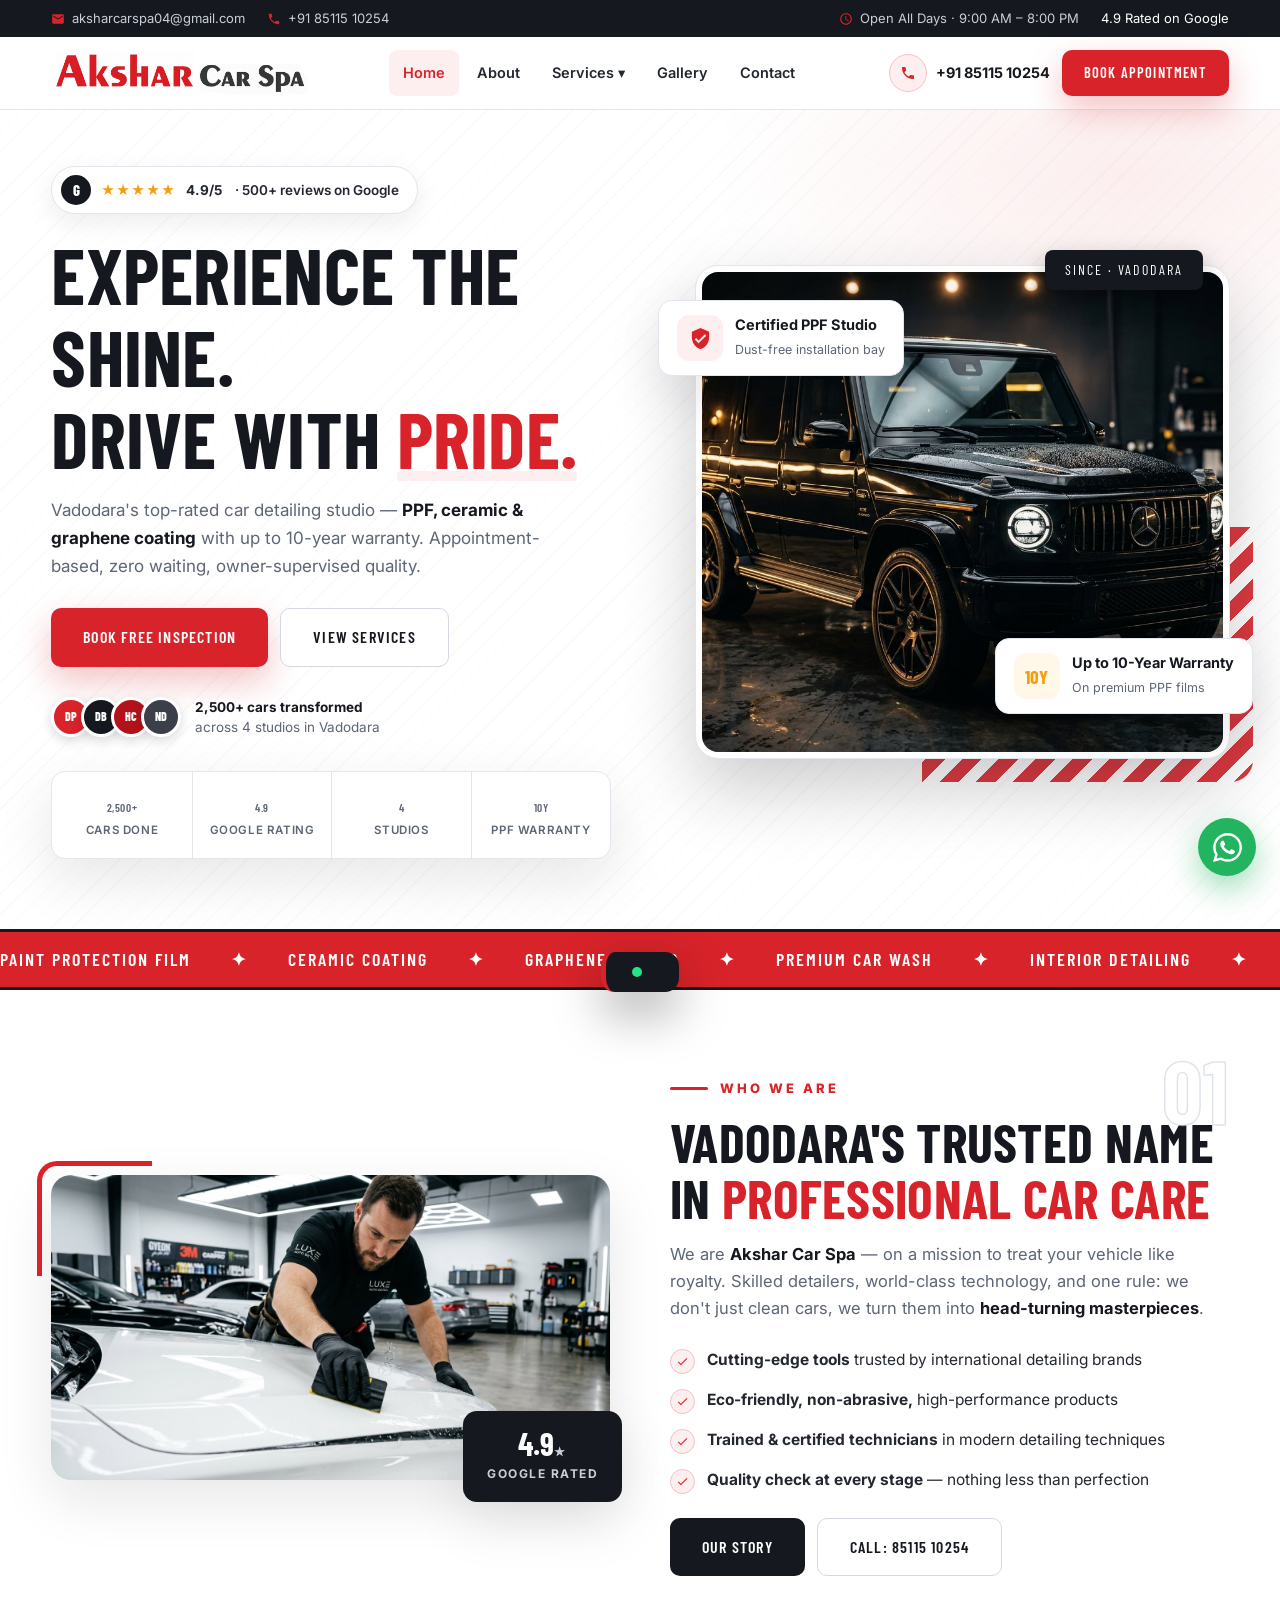
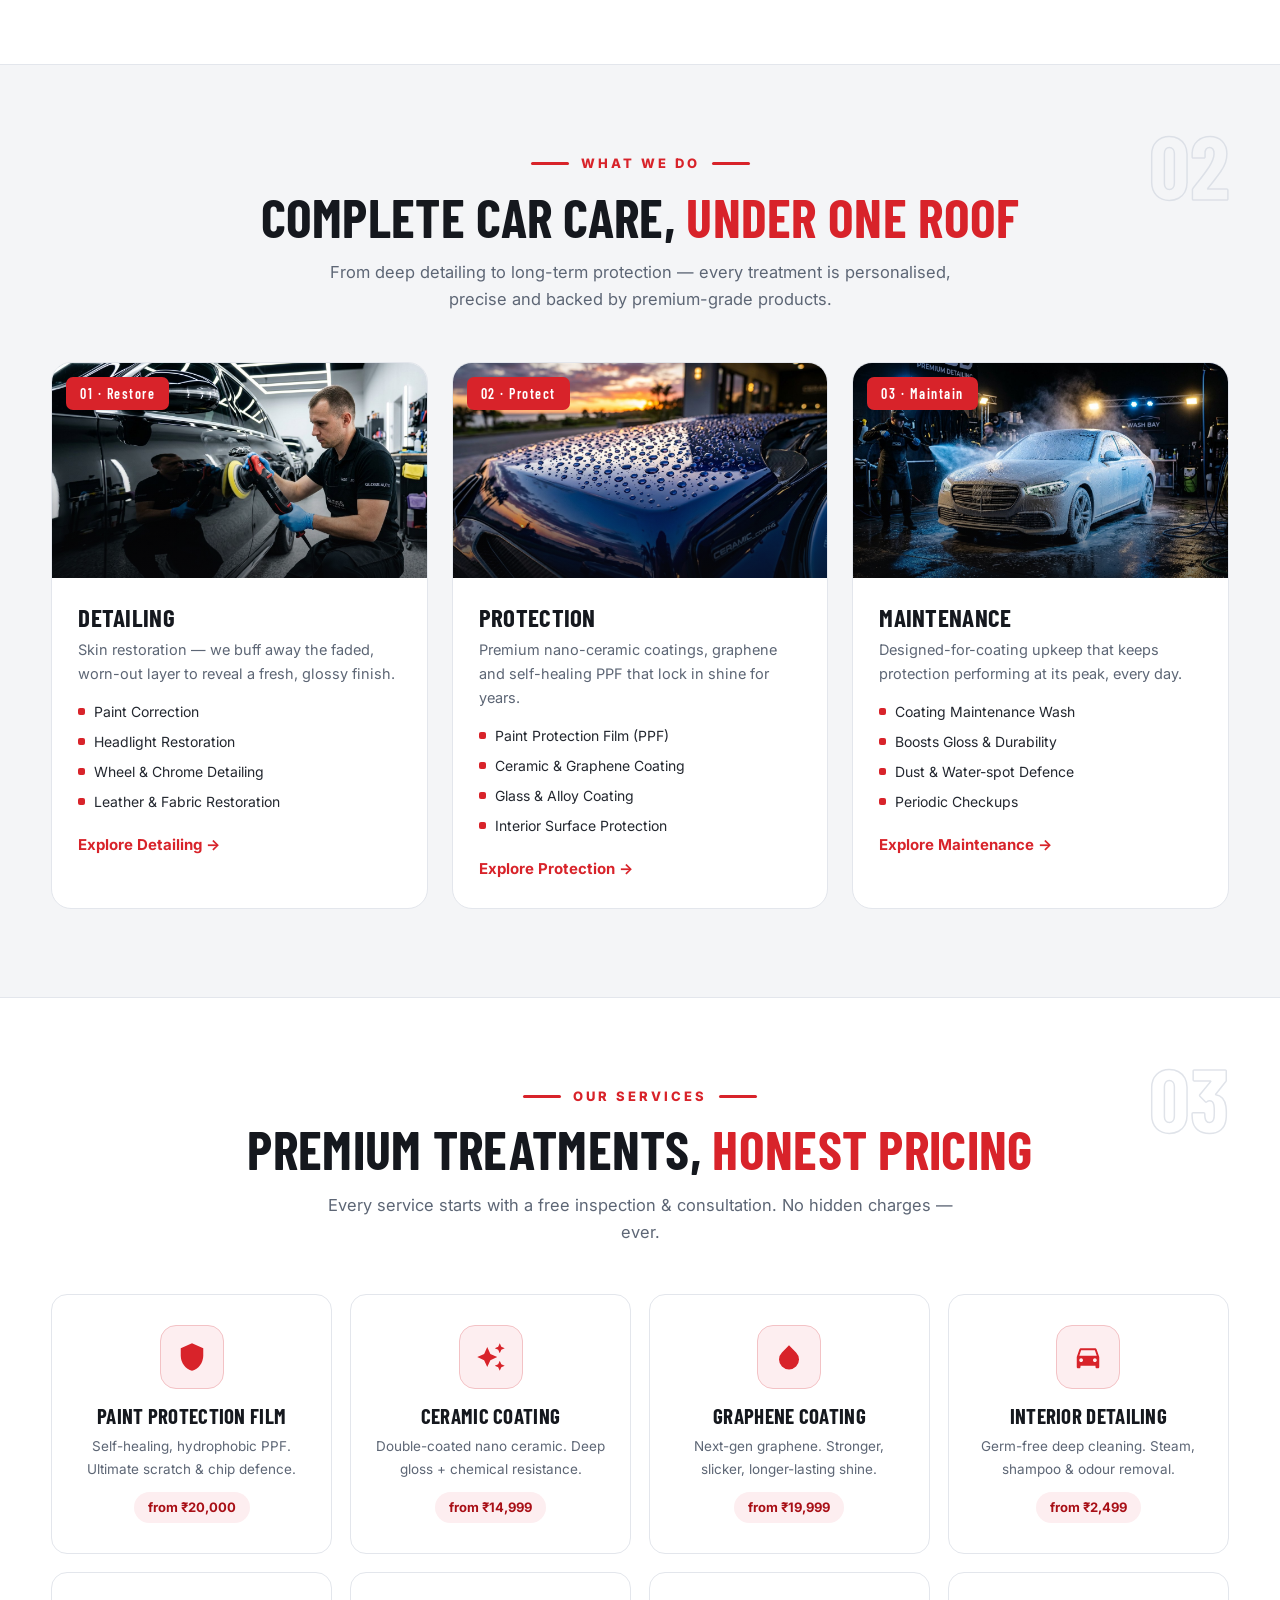
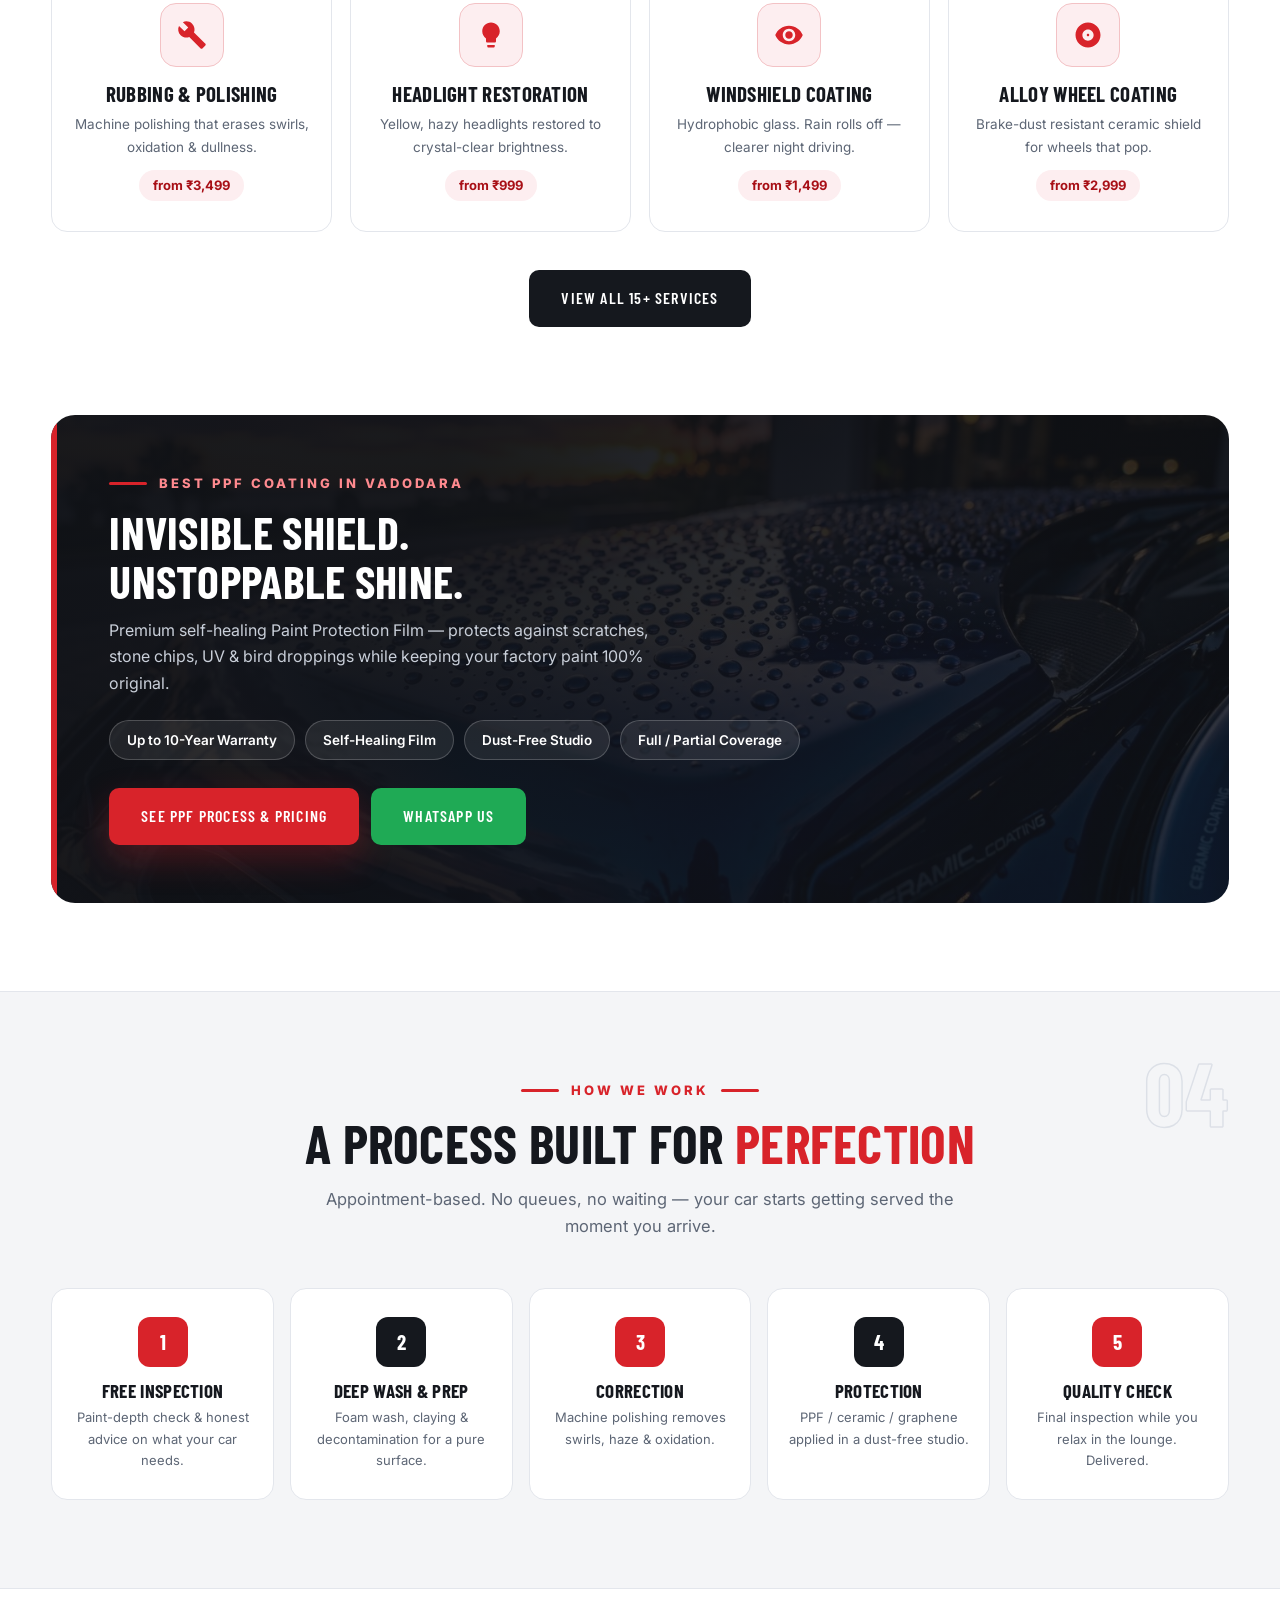
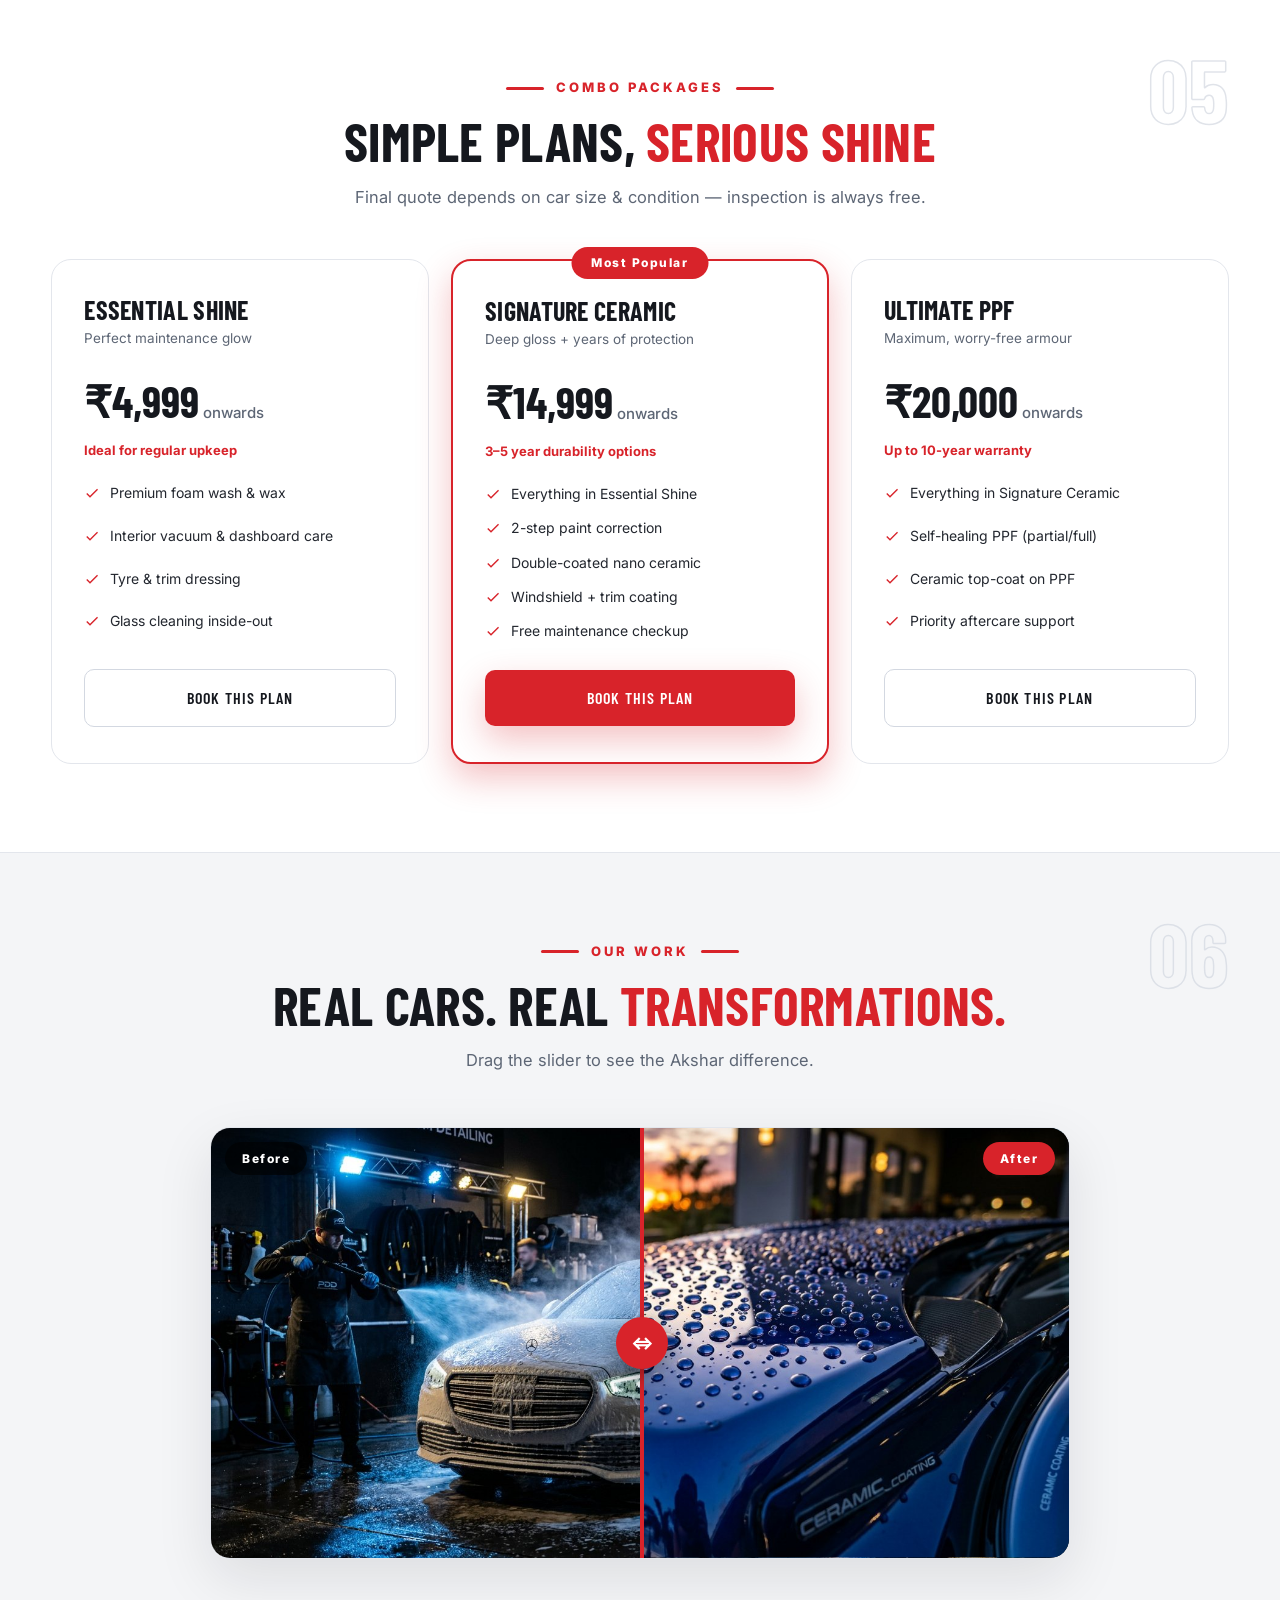
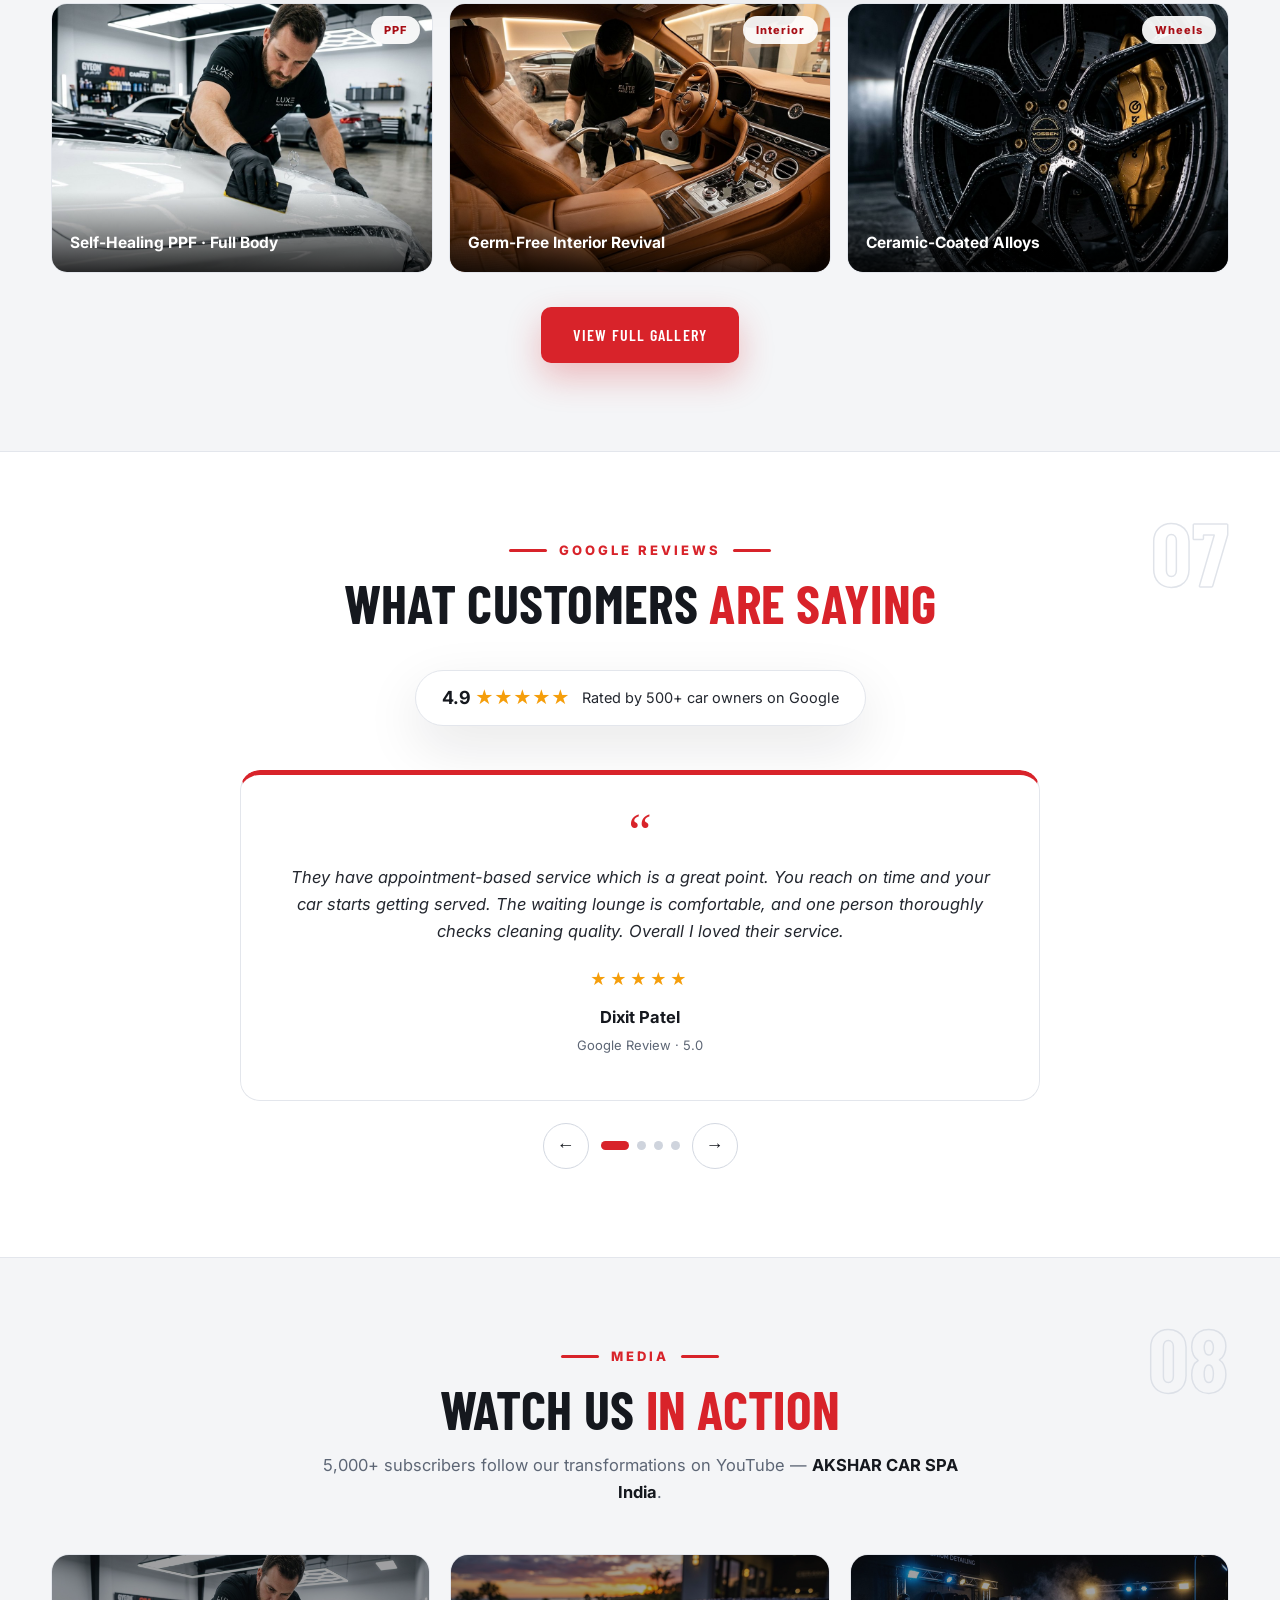
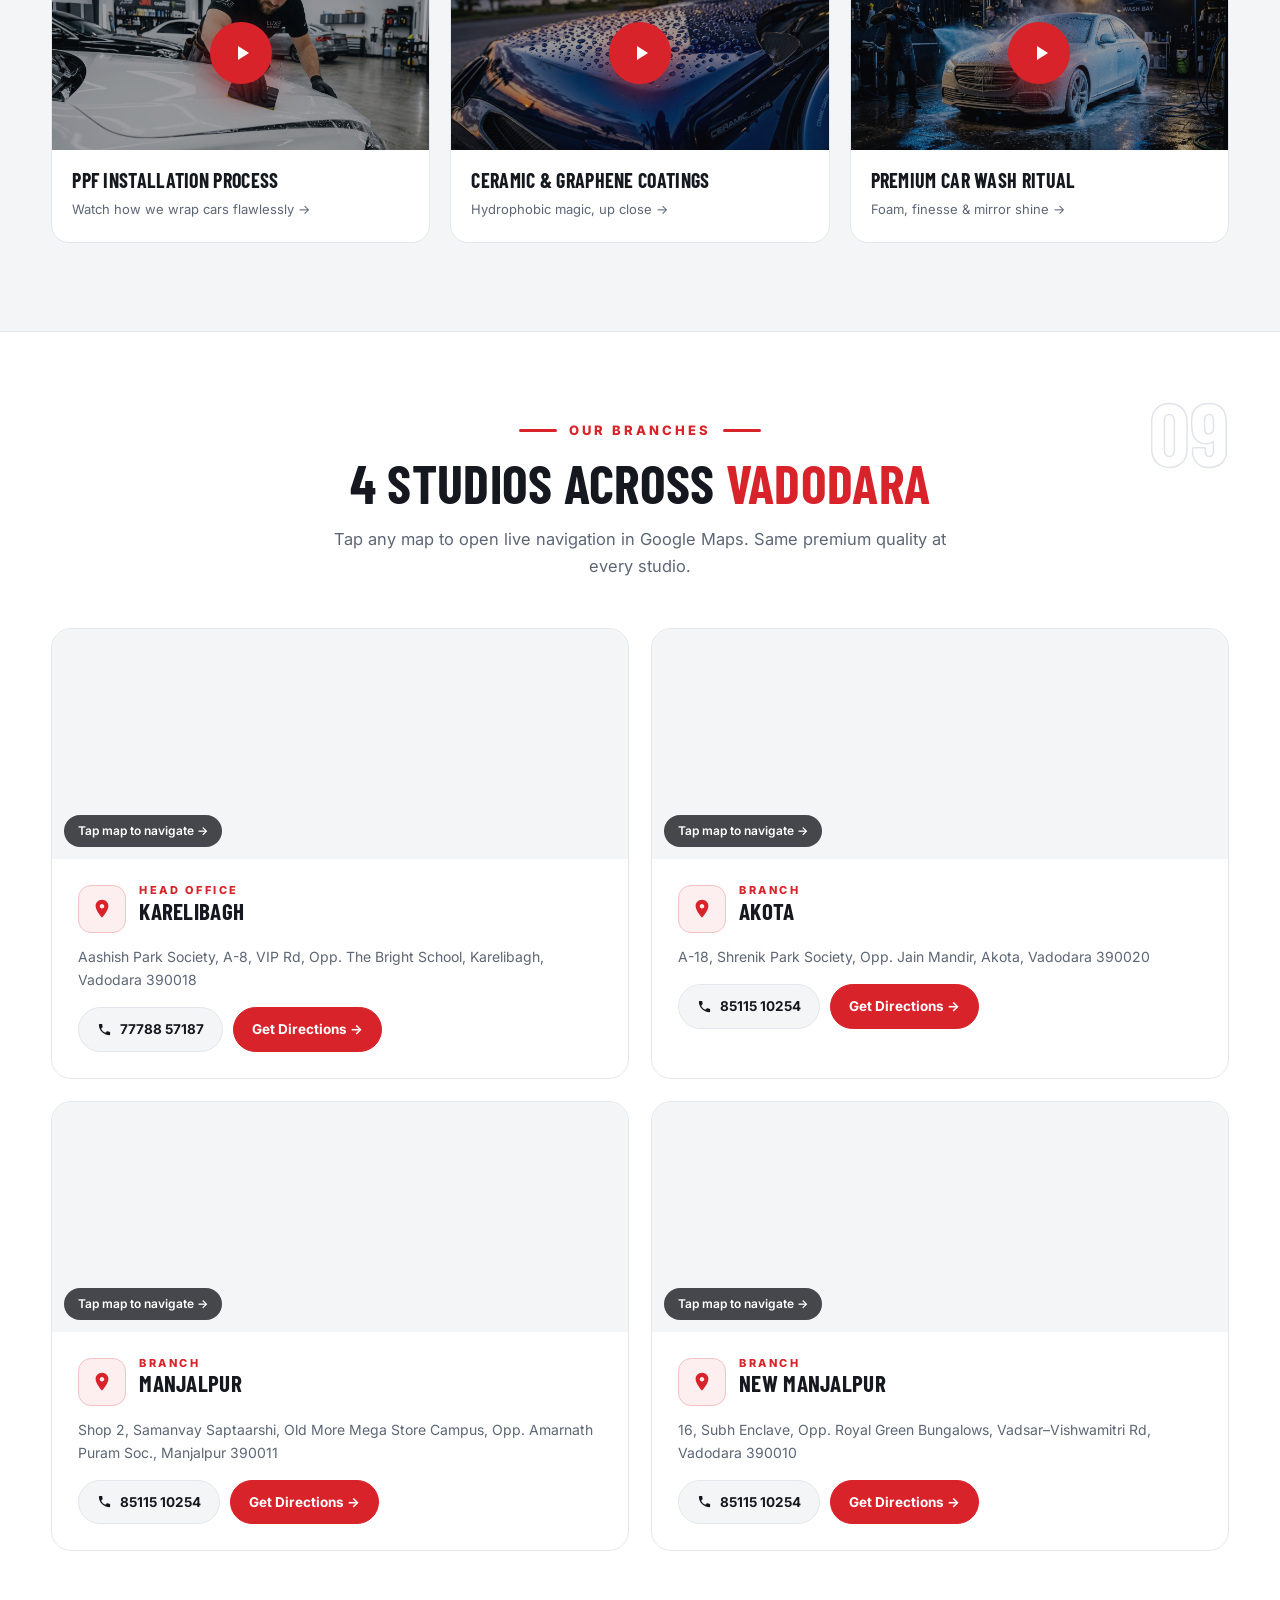
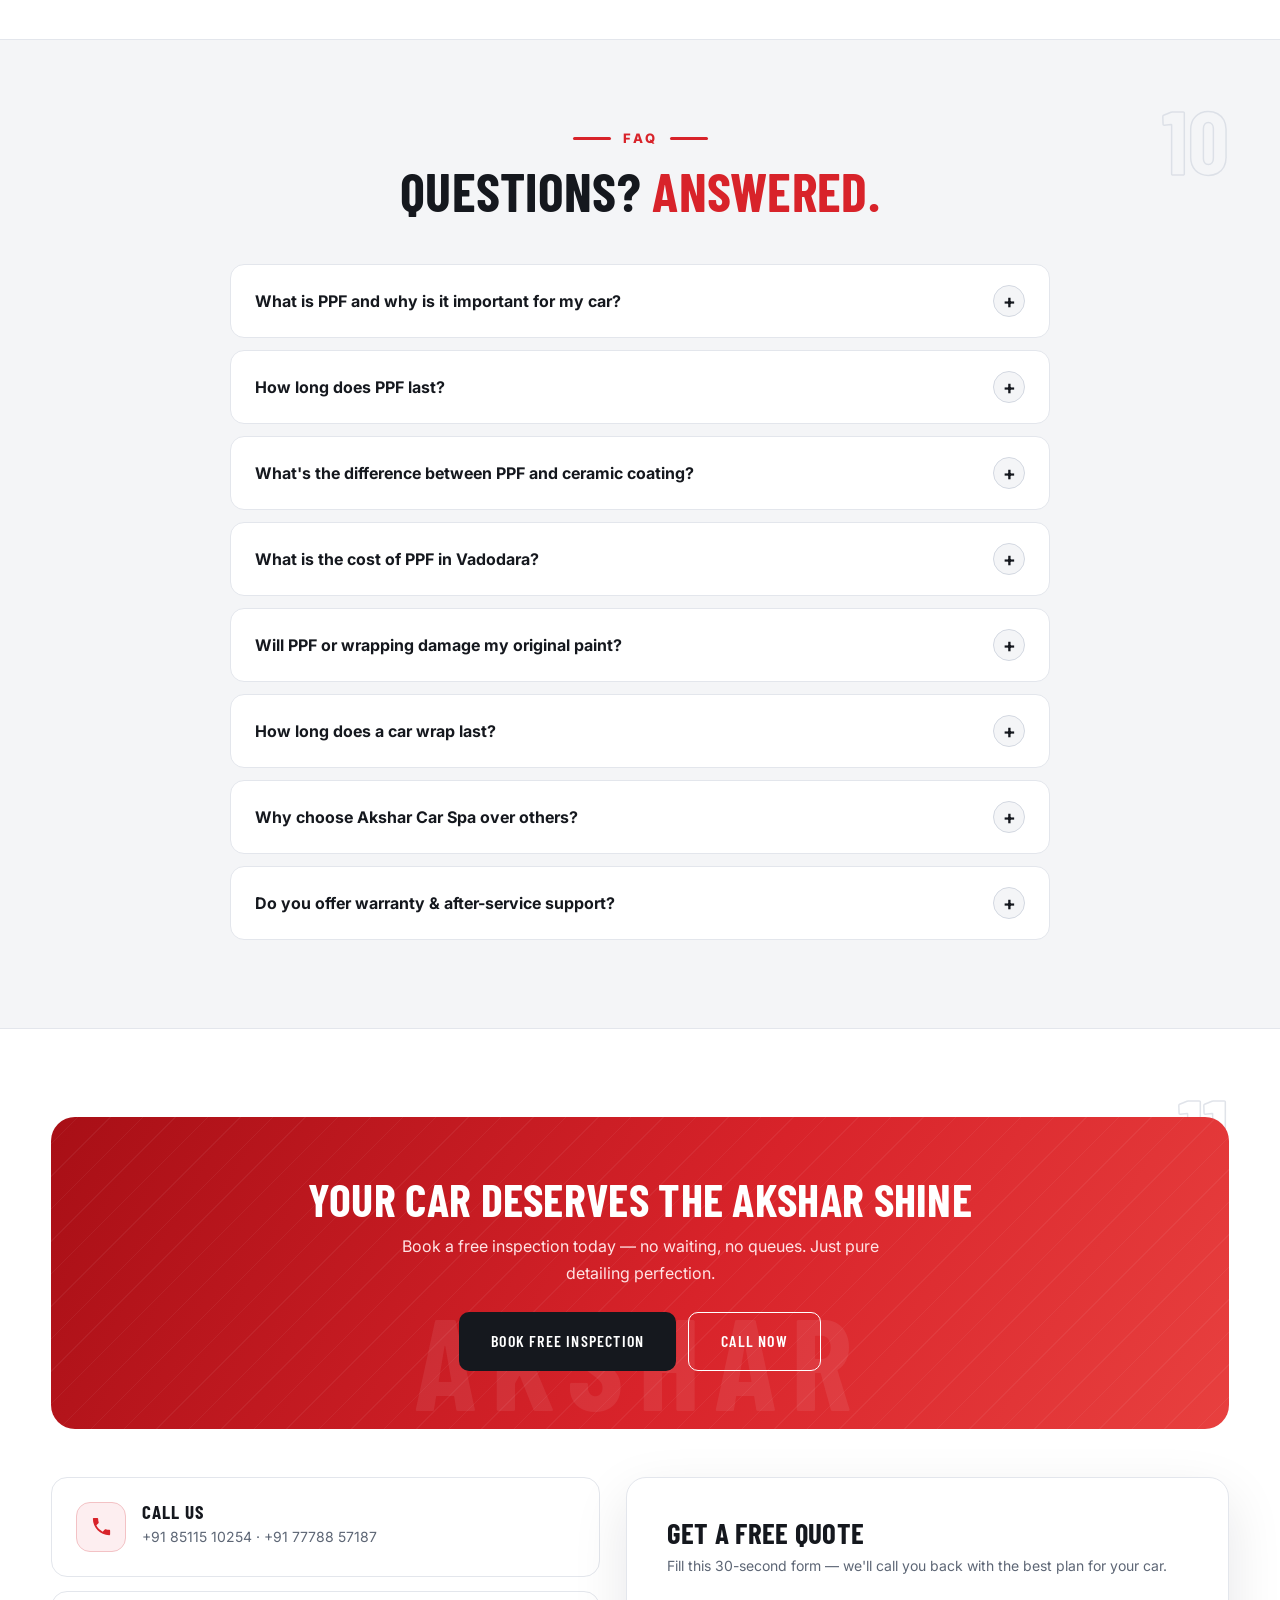
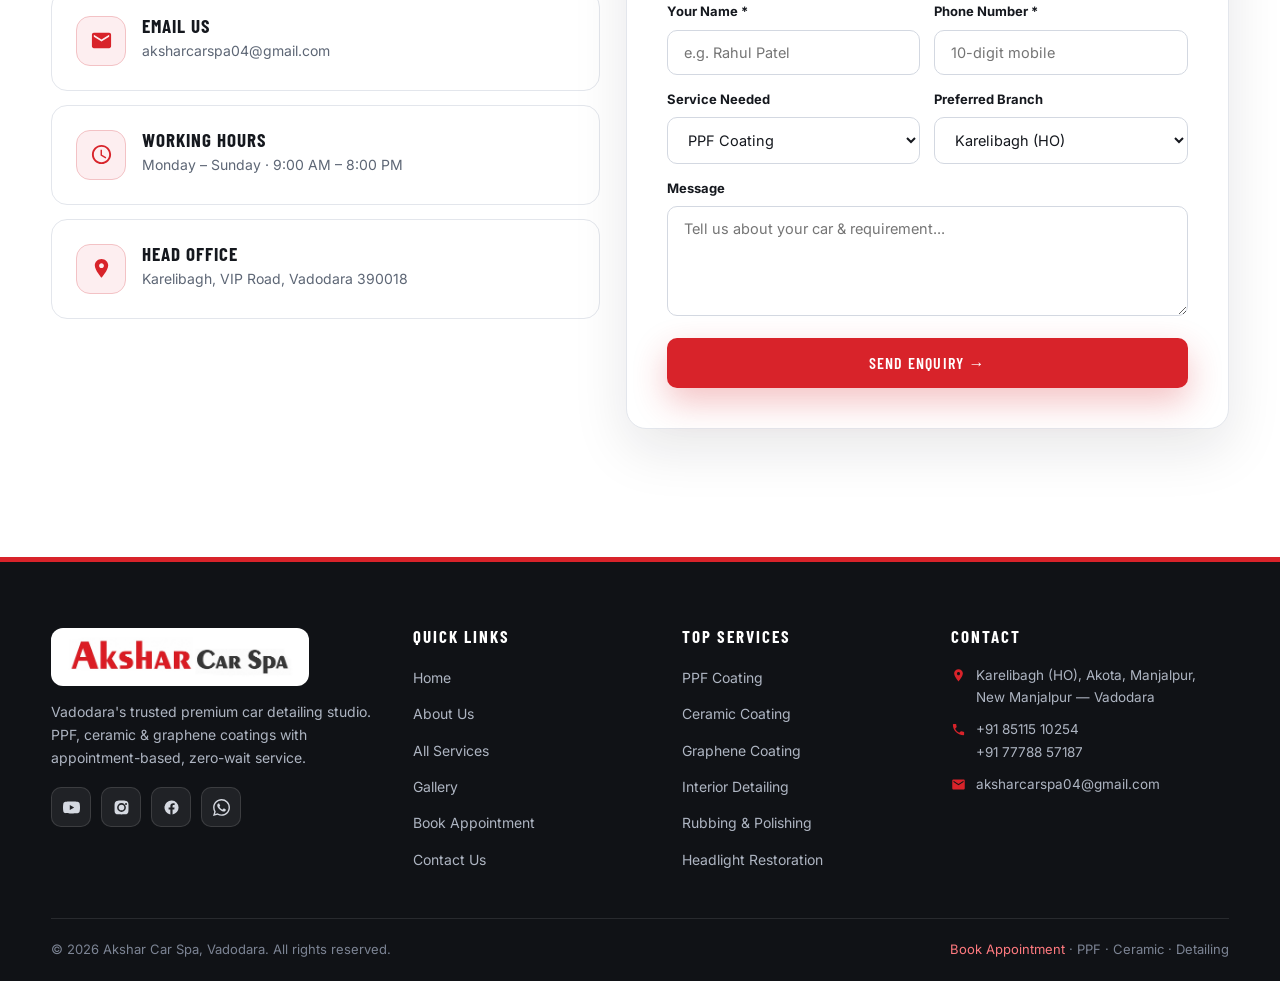
==== index.html @ ef080f97 "Add files via upload" ====
<!DOCTYPE html>
<html lang="en">
<head>
<meta charset="UTF-8">
<meta name="viewport" content="width=device-width, initial-scale=1.0, viewport-fit=cover">
<title>Akshar Car Spa Vadodara — PPF, Ceramic Coating & Car Detailing</title>
<meta name="description" content="Vadodara's top-rated car detailing studio. PPF, ceramic & graphene coating, interior detailing at Karelibagh, Akota & Manjalpur. 4.9★ rated. Book free inspection.">
<meta name="theme-color" content="#d8232a">
<meta name="mobile-web-app-capable" content="yes">
<meta name="apple-mobile-web-app-capable" content="yes">
<meta name="format-detection" content="telephone=yes">
<link rel="manifest" href="manifest.json">
<link rel="preconnect" href="https://fonts.googleapis.com">
<link rel="preconnect" href="https://fonts.gstatic.com" crossorigin>
<link href="https://fonts.googleapis.com/css2?family=Barlow+Condensed:wght@500;600;700&family=Inter:wght@400;500;600;700;800&display=swap" rel="stylesheet">
<link rel="stylesheet" href="css/style.css">
<link rel="stylesheet" href="css/mobile.css">
<link rel="icon" href="data:image/svg+xml,<svg xmlns='http://www.w3.org/2000/svg' viewBox='0 0 24 24'><rect width='24' height='24' rx='6' fill='%23d8232a'/><path d='M12 4l4.5 4.5a6 6 0 11-9 0z' fill='white'/></svg>">
<script type="application/ld+json">
{"@context":"https://schema.org","@type":"AutoBodyShop","name":"Akshar Car Spa","description":"Premium car detailing, PPF and ceramic coating studio in Vadodara.","telephone":"+91-8511510254","email":"aksharcarspa04@gmail.com","address":{"@type":"PostalAddress","streetAddress":"Aashish Park Society A-8, VIP Road, Karelibagh","addressLocality":"Vadodara","postalCode":"390018","addressCountry":"IN"},"openingHours":"Mo-Su 09:00-20:00","priceRange":"₹₹₹","aggregateRating":{"@type":"AggregateRating","ratingValue":"4.9","reviewCount":"500"}}
</script>
</head>
<body>
<div class="scroll-progress" id="scrollProgress"></div>

<!-- ===== TOPBAR ===== -->
<div class="topbar"><div class="container">
  <div class="tb-group">
    <a class="tb-item" href="mailto:aksharcarspa04@gmail.com"><svg viewBox="0 0 24 24"><path d="M20 4H4c-1.1 0-1.99.9-1.99 2L2 18c0 1.1.9 2 2 2h16c1.1 0 2-.9 2-2V6c0-1.1-.9-2-2-2zm0 4l-8 5-8-5V6l8 5 8-5v2z"/></svg> aksharcarspa04@gmail.com</a>
    <a class="tb-item tb-hide" href="tel:+918511510254"><svg viewBox="0 0 24 24"><path d="M6.62 10.79c1.44 2.83 3.76 5.14 6.59 6.59l2.2-2.2c.27-.27.67-.36 1.02-.24 1.12.37 2.33.57 3.57.57.55 0 1 .45 1 1V20c0 .55-.45 1-1 1-9.39 0-17-7.61-17-17 0-.55.45-1 1-1h3.5c.55 0 1 .45 1 1 0 1.25.2 2.45.57 3.57.11.35.03.74-.25 1.02l-2.2 2.2z"/></svg> +91 85115 10254</a>
  </div>
  <div class="tb-group">
    <span class="tb-item tb-hide"><svg viewBox="0 0 24 24"><path d="M11.99 2C6.47 2 2 6.48 2 12s4.47 10 9.99 10C17.52 22 22 17.52 22 12S17.52 2 11.99 2zM12 20c-4.42 0-8-3.58-8-8s3.58-8 8-8 8 3.58 8 8-3.58 8-8 8zm.5-13H11v6l5.25 3.15.75-1.23-4.5-2.67z"/></svg> Open All Days · 9:00 AM – 8:00 PM</span>
    <span class="tb-item" style="color:#fff">4.9 Rated on Google</span>
  </div>
</div></div>

<!-- ===== NAVBAR ===== -->
<header class="navbar"><div class="container nav-inner">
  <a href="index.html" class="logo logo-img"><img src="images/logo.jpg" alt="Akshar Car Spa, Vadodara" fetchpriority="high"></a>
  <ul class="nav-links">
    <li><a href="index.html" class="active">Home</a></li>
    <li><a href="about.html">About</a></li>
    <li class="has-drop"><a href="services.html">Services ▾</a>
      <div class="dropdown-menu">
        <a href="ppf.html">Paint Protection Film (PPF)</a>
        <a href="coatings.html">Ceramic &amp; Graphene Coating</a>
        <a href="services.html">Premium Car Wash</a>
        <a href="services.html">Interior Detailing</a>
        <a href="services.html" style="color:var(--red);font-weight:700">View All Services →</a>
      </div>
    </li>
    <li><a href="gallery.html">Gallery</a></li>
    <li><a href="contact.html">Contact</a></li>
  </ul>
  <div class="nav-cta">
    <a class="nav-phone" href="tel:+918511510254"><span class="ph-ic"><svg viewBox="0 0 24 24"><path d="M6.62 10.79c1.44 2.83 3.76 5.14 6.59 6.59l2.2-2.2c.27-.27.67-.36 1.02-.24 1.12.37 2.33.57 3.57.57.55 0 1 .45 1 1V20c0 .55-.45 1-1 1-9.39 0-17-7.61-17-17 0-.55.45-1 1-1h3.5c.55 0 1 .45 1 1 0 1.25.2 2.45.57 3.57.11.35.03.74-.25 1.02l-2.2 2.2z"/></svg></span><span>+91 85115 10254</span></a>
    <a href="#" class="btn btn-red btn-sm" data-book>Book Appointment</a>
    <button class="hamburger" aria-label="Menu"><span></span><span></span><span></span></button>
  </div>
</div></header>
<nav class="mobile-menu">
  <button class="mm-close">✕</button>
  <a href="index.html" class="active">Home</a>
  <a href="about.html">About Us</a>
  <a href="services.html">All Services</a>
  <a href="ppf.html">PPF Coating</a>
  <a href="coatings.html">Ceramic &amp; Graphene</a>
  <a href="gallery.html">Gallery</a>
  <a href="contact.html">Contact</a>
  <a href="booking.html">Book Appointment</a>
  <a href="#" class="btn btn-red mm-book" data-book>Book Now</a>
</nav>

<!-- ===== HERO ===== -->
<section class="hero-new" style="padding:56px 0 70px">
  <div class="container hero-grid">
    <div class="hero-copy">
      <div class="rating-pill"><span class="gp">G</span><span class="stars">★★★★★</span><b>4.9/5</b>&nbsp;· 500+ reviews on Google</div>
      <h1>Experience The Shine.<br>Drive With <span class="red">Pride.</span></h1>
      <p>Vadodara's top-rated car detailing studio — <b>PPF, ceramic &amp; graphene coating</b> with up to 10-year warranty. Appointment-based, zero waiting, owner-supervised quality.</p>
      <div class="hero-btns">
        <a href="#" class="btn btn-red" data-book>Book Free Inspection</a>
        <a href="services.html" class="btn btn-ghost">View Services</a>
      </div>
      <div class="trust-row">
        <div class="avatars"><span style="background:#d8232a">DP</span><span style="background:#15181e">DB</span><span style="background:#b3121a">HC</span><span style="background:#3a3f4a">ND</span></div>
        <small><b>2,500+ cars transformed</b><br>across 4 studios in Vadodara</small>
      </div>
      <div class="hero-stats">
        <div class="hstat"><strong><span data-count="2500" data-suffix="+">0</span></strong><span>Cars Done</span></div>
        <div class="hstat"><strong><span data-count="4.9">0</span></strong><span>Google Rating</span></div>
        <div class="hstat"><strong><span data-count="4">0</span></strong><span>Studios</span></div>
        <div class="hstat"><strong><span data-count="10" data-suffix="Y">0</span></strong><span>PPF Warranty</span></div>
      </div>
    </div>
    <div class="hero-visual reveal">
      <div class="stripe-tag">SINCE · VADODARA</div>
      <div class="hero-img-main"><img fetchpriority="high" src="images/hero-car.jpg" srcset="images/small/hero-car.jpg 480w, images/hero-car.jpg 1024w" sizes="(max-width: 640px) 90vw, (max-width: 1024px) 45vw, 800px" alt="Luxury car after ceramic coating at Akshar Car Spa Vadodara"></div>
      <div class="float-card fc-1">
        <span class="fc-ic"><svg viewBox="0 0 24 24"><path d="M12 1L3 5v6c0 5.55 3.84 10.74 9 12 5.16-1.26 9-6.45 9-12V5l-9-4zm-2 16l-4-4 1.41-1.41L10 14.17l6.59-6.59L18 9l-8 8z"/></svg></span>
        <div><strong>Certified PPF Studio</strong><small>Dust-free installation bay</small></div>
      </div>
      <div class="float-card fc-2">
        <span class="fc-ic"><b>10Y</b></span>
        <div><strong>Up to 10-Year Warranty</strong><small>On premium PPF films</small></div>
      </div>
    </div>
  </div>
</section>

<!-- ===== MARQUEE ===== -->
<div class="marquee"><div class="marquee-track">
  <span>PAINT PROTECTION FILM</span><span>✦</span><span>CERAMIC COATING</span><span>✦</span><span>GRAPHENE COATING</span><span>✦</span><span>PREMIUM CAR WASH</span><span>✦</span><span>INTERIOR DETAILING</span><span>✦</span><span>PAINT CORRECTION</span><span>✦</span>
  <span>PAINT PROTECTION FILM</span><span>✦</span><span>CERAMIC COATING</span><span>✦</span><span>GRAPHENE COATING</span><span>✦</span><span>PREMIUM CAR WASH</span><span>✦</span><span>INTERIOR DETAILING</span><span>✦</span><span>PAINT CORRECTION</span><span>✦</span>
</div></div>

<!-- ===== WHO WE ARE ===== -->
<section>
  <span class="sec-index">01</span>
  <div class="container split">
    <div class="split-img reveal">
      <img src="images/ppf-install.jpg" srcset="images/small/ppf-install.jpg 480w, images/ppf-install.jpg 1024w" sizes="(max-width: 640px) 90vw, (max-width: 1024px) 45vw, 800px" alt="PPF installation at Akshar Car Spa" loading="lazy">
      <div class="img-badge"><strong>4.9<span>★</span></strong><span>Google Rated</span></div>
    </div>
    <div class="reveal reveal-d1">
      <div class="sec-eyebrow">Who We Are</div>
      <h2 class="sec-title">Vadodara's Trusted Name in <span class="red">Professional Car Care</span></h2>
      <p class="sec-sub">We are <b style="color:var(--ink)">Akshar Car Spa</b> — on a mission to treat your vehicle like royalty. Skilled detailers, world-class technology, and one rule: we don't just clean cars, we turn them into <b style="color:var(--ink)">head-turning masterpieces</b>.</p>
      <ul class="check-list">
        <li><span class="check-ic"><svg viewBox="0 0 24 24"><path d="M9 16.17L4.83 12l-1.42 1.41L9 19 21 7l-1.41-1.41z"/></svg></span><span><b>Cutting-edge tools</b> trusted by international detailing brands</span></li>
        <li><span class="check-ic"><svg viewBox="0 0 24 24"><path d="M9 16.17L4.83 12l-1.42 1.41L9 19 21 7l-1.41-1.41z"/></svg></span><span><b>Eco-friendly, non-abrasive,</b> high-performance products</span></li>
        <li><span class="check-ic"><svg viewBox="0 0 24 24"><path d="M9 16.17L4.83 12l-1.42 1.41L9 19 21 7l-1.41-1.41z"/></svg></span><span><b>Trained &amp; certified technicians</b> in modern detailing techniques</span></li>
        <li><span class="check-ic"><svg viewBox="0 0 24 24"><path d="M9 16.17L4.83 12l-1.42 1.41L9 19 21 7l-1.41-1.41z"/></svg></span><span><b>Quality check at every stage</b> — nothing less than perfection</span></li>
      </ul>
      <div class="hero-btns" style="margin:0">
        <a href="about.html" class="btn btn-dark">Our Story</a>
        <a href="tel:+918511510254" class="btn btn-ghost">Call: 85115 10254</a>
      </div>
    </div>
  </div>
</section>

<!-- ===== WHAT WE DO ===== -->
<section class="gray-sec">
  <span class="sec-index">02</span>
  <div class="container">
    <div class="center reveal">
      <div class="sec-eyebrow">What We Do</div>
      <h2 class="sec-title">Complete Car Care, <span class="red">Under One Roof</span></h2>
      <p class="sec-sub">From deep detailing to long-term protection — every treatment is personalised, precise and backed by premium-grade products.</p>
    </div>
    <div class="pillars">
      <div class="pillar reveal">
        <div class="pillar-img"><span class="pillar-num">01 · Restore</span><img src="images/paint-correction.jpg" srcset="images/small/paint-correction.jpg 480w, images/paint-correction.jpg 1024w" sizes="(max-width: 640px) 90vw, (max-width: 1024px) 45vw, 800px" alt="Paint correction and detailing" loading="lazy"></div>
        <div class="pillar-body">
          <h3>Detailing</h3>
          <p>Skin restoration — we buff away the faded, worn-out layer to reveal a fresh, glossy finish.</p>
          <ul><li>Paint Correction</li><li>Headlight Restoration</li><li>Wheel &amp; Chrome Detailing</li><li>Leather &amp; Fabric Restoration</li></ul>
          <a href="services.html" class="link-arrow">Explore Detailing →</a>
        </div>
      </div>
      <div class="pillar reveal reveal-d1">
        <div class="pillar-img"><span class="pillar-num">02 · Protect</span><img src="images/ceramic-coating.jpg" srcset="images/small/ceramic-coating.jpg 480w, images/ceramic-coating.jpg 1024w" sizes="(max-width: 640px) 90vw, (max-width: 1024px) 45vw, 800px" alt="Ceramic and PPF protection" loading="lazy"></div>
        <div class="pillar-body">
          <h3>Protection</h3>
          <p>Premium nano-ceramic coatings, graphene and self-healing PPF that lock in shine for years.</p>
          <ul><li>Paint Protection Film (PPF)</li><li>Ceramic &amp; Graphene Coating</li><li>Glass &amp; Alloy Coating</li><li>Interior Surface Protection</li></ul>
          <a href="ppf.html" class="link-arrow">Explore Protection →</a>
        </div>
      </div>
      <div class="pillar reveal reveal-d2">
        <div class="pillar-img"><span class="pillar-num">03 · Maintain</span><img src="images/foam-wash.jpg" srcset="images/small/foam-wash.jpg 480w, images/foam-wash.jpg 1024w" sizes="(max-width: 640px) 90vw, (max-width: 1024px) 45vw, 800px" alt="Maintenance car wash" loading="lazy"></div>
        <div class="pillar-body">
          <h3>Maintenance</h3>
          <p>Designed-for-coating upkeep that keeps protection performing at its peak, every day.</p>
          <ul><li>Coating Maintenance Wash</li><li>Boosts Gloss &amp; Durability</li><li>Dust &amp; Water-spot Defence</li><li>Periodic Checkups</li></ul>
          <a href="services.html" class="link-arrow">Explore Maintenance →</a>
        </div>
      </div>
    </div>
  </div>
</section>

<!-- ===== SERVICES PREVIEW ===== -->
<section>
  <span class="sec-index">03</span>
  <div class="container">
    <div class="center reveal">
      <div class="sec-eyebrow">Our Services</div>
      <h2 class="sec-title">Premium Treatments, <span class="red">Honest Pricing</span></h2>
      <p class="sec-sub">Every service starts with a free inspection &amp; consultation. No hidden charges — ever.</p>
    </div>
    <div class="services-grid">
      <a href="ppf.html" class="svc reveal"><span class="svc-ic"><svg viewBox="0 0 24 24"><path d="M12 1L3 5v6c0 5.55 3.84 10.74 9 12 5.16-1.26 9-6.45 9-12V5l-9-4z"/></svg></span><h3>Paint Protection Film</h3><p>Self-healing, hydrophobic PPF. Ultimate scratch &amp; chip defence.</p><span class="price">from ₹20,000</span></a>
      <a href="coatings.html" class="svc reveal reveal-d1"><span class="svc-ic"><svg viewBox="0 0 24 24"><path d="M19 9l1.25-2.75L23 5l-2.75-1.25L19 1l-1.25 2.75L15 5l2.75 1.25L19 9zm-7.5.5L9 4 6.5 9.5 1 12l5.5 2.5L9 20l2.5-5.5L17 12l-5.5-2.5zM19 15l-1.25 2.75L15 19l2.75 1.25L19 23l1.25-2.75L23 19l-2.75-1.25L19 15z"/></svg></span><h3>Ceramic Coating</h3><p>Double-coated nano ceramic. Deep gloss + chemical resistance.</p><span class="price">from ₹14,999</span></a>
      <a href="coatings.html" class="svc reveal reveal-d2"><span class="svc-ic"><svg viewBox="0 0 24 24"><path d="M12 2.69l5.66 5.66a8 8 0 11-11.31 0z"/></svg></span><h3>Graphene Coating</h3><p>Next-gen graphene. Stronger, slicker, longer-lasting shine.</p><span class="price">from ₹19,999</span></a>
      <a href="services.html" class="svc reveal reveal-d3"><span class="svc-ic"><svg viewBox="0 0 24 24"><path d="M18.92 6.01C18.72 5.42 18.16 5 17.5 5h-11c-.66 0-1.21.42-1.42 1.01L3 12v8c0 .55.45 1 1 1h1c.55 0 1-.45 1-1v-1h12v1c0 .55.45 1 1 1h1c.55 0 1-.45 1-1v-8l-2.08-5.99zM6.5 16c-.83 0-1.5-.67-1.5-1.5S5.67 13 6.5 13s1.5.67 1.5 1.5S7.33 16 6.5 16zm11 0c-.83 0-1.5-.67-1.5-1.5s.67-1.5 1.5-1.5 1.5.67 1.5 1.5-.67 1.5-1.5 1.5zM5 11l1.5-4.5h11L19 11H5z"/></svg></span><h3>Interior Detailing</h3><p>Germ-free deep cleaning. Steam, shampoo &amp; odour removal.</p><span class="price">from ₹2,499</span></a>
      <a href="services.html" class="svc reveal"><span class="svc-ic"><svg viewBox="0 0 24 24"><path d="M22.7 19l-9.1-9.1c.9-2.3.4-5-1.5-6.9-2-2-5-2.4-7.4-1.3L9 6 6 9 1.6 4.7C.4 7.1.9 10.1 2.9 12.1c1.9 1.9 4.6 2.4 6.9 1.5l9.1 9.1c.4.4 1 .4 1.4 0l2.4-2.4c.39-.39.39-1.02 0-1.41z"/></svg></span><h3>Rubbing &amp; Polishing</h3><p>Machine polishing that erases swirls, oxidation &amp; dullness.</p><span class="price">from ₹3,499</span></a>
      <a href="services.html" class="svc reveal reveal-d1"><span class="svc-ic"><svg viewBox="0 0 24 24"><path d="M9 21c0 .55.45 1 1 1h4c.55 0 1-.45 1-1v-1H9v1zm3-19C8.14 2 5 5.14 5 9c0 2.38 1.19 4.47 3 5.74V17c0 .55.45 1 1 1h6c.55 0 1-.45 1-1v-2.26c1.81-1.27 3-3.36 3-5.74 0-3.86-3.14-7-7-7z"/></svg></span><h3>Headlight Restoration</h3><p>Yellow, hazy headlights restored to crystal-clear brightness.</p><span class="price">from ₹999</span></a>
      <a href="services.html" class="svc reveal reveal-d2"><span class="svc-ic"><svg viewBox="0 0 24 24"><path d="M12 4.5C7 4.5 2.73 7.61 1 12c1.73 4.39 6 7.5 11 7.5s9.27-3.11 11-7.5c-1.73-4.39-6-7.5-11-7.5zM12 17c-2.76 0-5-2.24-5-5s2.24-5 5-5 5 2.24 5 5-2.24 5-5 5zm0-8c-1.66 0-3 1.34-3 3s1.34 3 3 3 3-1.34 3-3-1.34-3-3-3z"/></svg></span><h3>Windshield Coating</h3><p>Hydrophobic glass. Rain rolls off — clearer night driving.</p><span class="price">from ₹1,499</span></a>
      <a href="services.html" class="svc reveal reveal-d3"><span class="svc-ic"><svg viewBox="0 0 24 24"><path d="M12 2C6.48 2 2 6.48 2 12s4.48 10 10 10 10-4.48 10-10S17.52 2 12 2zm0 14.5c-2.49 0-4.5-2.01-4.5-4.5S9.51 7.5 12 7.5s4.5 2.01 4.5 4.5-2.01 4.5-4.5 4.5zm0-5.5c-.55 0-1 .45-1 1s.45 1 1 1 1-.45 1-1-.45-1-1-1z"/></svg></span><h3>Alloy Wheel Coating</h3><p>Brake-dust resistant ceramic shield for wheels that pop.</p><span class="price">from ₹2,999</span></a>
    </div>
    <div class="center reveal" style="margin-top:38px"><a href="services.html" class="btn btn-dark">View All 15+ Services</a></div>
  </div>
</section>

<!-- ===== PPF BANNER ===== -->
<section style="padding-top:0"><div class="container">
  <div class="ppf-banner reveal">
    <div class="sec-eyebrow">Best PPF Coating in Vadodara</div>
    <h2>Invisible Shield.<br>Unstoppable Shine.</h2>
    <p>Premium self-healing Paint Protection Film — protects against scratches, stone chips, UV &amp; bird droppings while keeping your factory paint 100% original.</p>
    <div class="ppf-points"><span>Up to 10-Year Warranty</span><span>Self-Healing Film</span><span>Dust-Free Studio</span><span>Full / Partial Coverage</span></div>
    <div class="hero-btns" style="margin:0">
      <a href="ppf.html" class="btn btn-red">See PPF Process &amp; Pricing</a>
      <a href="https://wa.me/918511510254?text=Hi!%20I%20want%20PPF%20price%20for%20my%20car." target="_blank" class="btn btn-green">WhatsApp Us</a>
    </div>
  </div>
</div></section>

<!-- ===== PROCESS ===== -->
<section class="gray-sec">
  <span class="sec-index">04</span>
  <div class="container">
    <div class="center reveal">
      <div class="sec-eyebrow">How We Work</div>
      <h2 class="sec-title">A Process Built for <span class="red">Perfection</span></h2>
      <p class="sec-sub">Appointment-based. No queues, no waiting — your car starts getting served the moment you arrive.</p>
    </div>
    <div class="steps">
      <div class="step reveal"><div class="step-n">1</div><h4>Free Inspection</h4><p>Paint-depth check &amp; honest advice on what your car needs.</p></div>
      <div class="step reveal reveal-d1"><div class="step-n">2</div><h4>Deep Wash &amp; Prep</h4><p>Foam wash, claying &amp; decontamination for a pure surface.</p></div>
      <div class="step reveal reveal-d2"><div class="step-n">3</div><h4>Correction</h4><p>Machine polishing removes swirls, haze &amp; oxidation.</p></div>
      <div class="step reveal reveal-d3"><div class="step-n">4</div><h4>Protection</h4><p>PPF / ceramic / graphene applied in a dust-free studio.</p></div>
      <div class="step reveal reveal-d3"><div class="step-n">5</div><h4>Quality Check</h4><p>Final inspection while you relax in the lounge. Delivered.</p></div>
    </div>
  </div>
</section>

<!-- ===== PRICING ===== -->
<section>
  <span class="sec-index">05</span>
  <div class="container">
    <div class="center reveal">
      <div class="sec-eyebrow">Combo Packages</div>
      <h2 class="sec-title">Simple Plans, <span class="red">Serious Shine</span></h2>
      <p class="sec-sub">Final quote depends on car size &amp; condition — inspection is always free.</p>
    </div>
    <div class="pricing">
      <div class="price-card reveal">
        <h3>Essential Shine</h3><p class="pk-sub">Perfect maintenance glow</p>
        <div class="price-val">₹4,999<small> onwards</small></div><p class="price-note">Ideal for regular upkeep</p>
        <ul>
          <li><svg viewBox="0 0 24 24"><path d="M9 16.17L4.83 12l-1.42 1.41L9 19 21 7l-1.41-1.41z"/></svg>Premium foam wash &amp; wax</li>
          <li><svg viewBox="0 0 24 24"><path d="M9 16.17L4.83 12l-1.42 1.41L9 19 21 7l-1.41-1.41z"/></svg>Interior vacuum &amp; dashboard care</li>
          <li><svg viewBox="0 0 24 24"><path d="M9 16.17L4.83 12l-1.42 1.41L9 19 21 7l-1.41-1.41z"/></svg>Tyre &amp; trim dressing</li>
          <li><svg viewBox="0 0 24 24"><path d="M9 16.17L4.83 12l-1.42 1.41L9 19 21 7l-1.41-1.41z"/></svg>Glass cleaning inside-out</li>
        </ul>
        <a href="#" class="btn btn-ghost" data-book>Book This Plan</a>
      </div>
      <div class="price-card featured reveal reveal-d1">
        <span class="pop-tag">Most Popular</span>
        <h3>Signature Ceramic</h3><p class="pk-sub">Deep gloss + years of protection</p>
        <div class="price-val">₹14,999<small> onwards</small></div><p class="price-note">3–5 year durability options</p>
        <ul>
          <li><svg viewBox="0 0 24 24"><path d="M9 16.17L4.83 12l-1.42 1.41L9 19 21 7l-1.41-1.41z"/></svg>Everything in Essential Shine</li>
          <li><svg viewBox="0 0 24 24"><path d="M9 16.17L4.83 12l-1.42 1.41L9 19 21 7l-1.41-1.41z"/></svg>2-step paint correction</li>
          <li><svg viewBox="0 0 24 24"><path d="M9 16.17L4.83 12l-1.42 1.41L9 19 21 7l-1.41-1.41z"/></svg>Double-coated nano ceramic</li>
          <li><svg viewBox="0 0 24 24"><path d="M9 16.17L4.83 12l-1.42 1.41L9 19 21 7l-1.41-1.41z"/></svg>Windshield + trim coating</li>
          <li><svg viewBox="0 0 24 24"><path d="M9 16.17L4.83 12l-1.42 1.41L9 19 21 7l-1.41-1.41z"/></svg>Free maintenance checkup</li>
        </ul>
        <a href="#" class="btn btn-red" data-book>Book This Plan</a>
      </div>
      <div class="price-card reveal reveal-d2">
        <h3>Ultimate PPF</h3><p class="pk-sub">Maximum, worry-free armour</p>
        <div class="price-val">₹20,000<small> onwards</small></div><p class="price-note">Up to 10-year warranty</p>
        <ul>
          <li><svg viewBox="0 0 24 24"><path d="M9 16.17L4.83 12l-1.42 1.41L9 19 21 7l-1.41-1.41z"/></svg>Everything in Signature Ceramic</li>
          <li><svg viewBox="0 0 24 24"><path d="M9 16.17L4.83 12l-1.42 1.41L9 19 21 7l-1.41-1.41z"/></svg>Self-healing PPF (partial/full)</li>
          <li><svg viewBox="0 0 24 24"><path d="M9 16.17L4.83 12l-1.42 1.41L9 19 21 7l-1.41-1.41z"/></svg>Ceramic top-coat on PPF</li>
          <li><svg viewBox="0 0 24 24"><path d="M9 16.17L4.83 12l-1.42 1.41L9 19 21 7l-1.41-1.41z"/></svg>Priority aftercare support</li>
        </ul>
        <a href="#" class="btn btn-ghost" data-book>Book This Plan</a>
      </div>
    </div>
  </div>
</section>

<!-- ===== GALLERY + BEFORE/AFTER ===== -->
<section class="gray-sec">
  <span class="sec-index">06</span>
  <div class="container">
    <div class="center reveal">
      <div class="sec-eyebrow">Our Work</div>
      <h2 class="sec-title">Real Cars. Real <span class="red">Transformations.</span></h2>
      <p class="sec-sub">Drag the slider to see the Akshar difference.</p>
    </div>
    <div class="ba-wrap reveal"><div class="ba-box">
      <img src="images/foam-wash.jpg" srcset="images/small/foam-wash.jpg 480w, images/foam-wash.jpg 1024w" sizes="(max-width: 640px) 90vw, (max-width: 1024px) 45vw, 800px" alt="Before detailing">
      <img class="ba-after" src="images/ceramic-coating.jpg" alt="After ceramic coating">
      <span class="ba-label before">Before</span><span class="ba-label after">After</span>
      <div class="ba-handle"><div class="ba-knob">⇔</div></div>
    </div></div>
    <div class="gal-grid">
      <div class="gal-item reveal"><img src="images/ppf-install.jpg" srcset="images/small/ppf-install.jpg 480w, images/ppf-install.jpg 1024w" sizes="(max-width: 640px) 90vw, (max-width: 1024px) 45vw, 800px" alt="PPF installation" loading="lazy"><span class="gal-tag">PPF</span><div class="gal-cap">Self-Healing PPF · Full Body</div></div>
      <div class="gal-item reveal reveal-d1"><img src="images/interior-detail.jpg" srcset="images/small/interior-detail.jpg 480w, images/interior-detail.jpg 1024w" sizes="(max-width: 640px) 90vw, (max-width: 1024px) 45vw, 800px" alt="Interior detailing" loading="lazy"><span class="gal-tag">Interior</span><div class="gal-cap">Germ-Free Interior Revival</div></div>
      <div class="gal-item reveal reveal-d2"><img src="images/alloy-wheel.jpg" srcset="images/small/alloy-wheel.jpg 480w, images/alloy-wheel.jpg 1024w" sizes="(max-width: 640px) 90vw, (max-width: 1024px) 45vw, 800px" alt="Alloy wheel coating" loading="lazy"><span class="gal-tag">Wheels</span><div class="gal-cap">Ceramic-Coated Alloys</div></div>
    </div>
    <div class="center reveal" style="margin-top:34px"><a href="gallery.html" class="btn btn-red">View Full Gallery</a></div>
  </div>
</section>

<!-- ===== TESTIMONIALS ===== -->
<section>
  <span class="sec-index">07</span>
  <div class="container">
    <div class="center reveal">
      <div class="sec-eyebrow">Google Reviews</div>
      <h2 class="sec-title">What Customers <span class="red">Are Saying</span></h2>
      <div class="g-badge"><strong>4.9 <span class="stars">★★★★★</span></strong> Rated by 500+ car owners on Google</div>
    </div>
    <div class="testi-shell reveal">
      <div class="testi-track">
        <div class="testi-slide active"><span class="q">“</span><p>They have appointment-based service which is a great point. You reach on time and your car starts getting served. The waiting lounge is comfortable, and one person thoroughly checks cleaning quality. Overall I loved their service.</p><div class="stars">★★★★★</div><div class="testi-who"><strong>Dixit Patel</strong><small>Google Review · 5.0</small></div></div>
        <div class="testi-slide"><span class="q">“</span><p>Absolutely impressed with Akshar Car Spa, Karelibaug! Their attention to detail is outstanding — my car looked brand new after the service. Professional, polite staff, great value for money and timely delivery.</p><div class="stars">★★★★★</div><div class="testi-who"><strong>Dr Dhruve Bardolia</strong><small>Google Review · 5.0</small></div></div>
        <div class="testi-slide"><span class="q">“</span><p>One of the best car spas in Vadodara. The appointment system saves so much time — no queues at all. The techs are well trained, and even after the wash the owners personally ensure no part is left untreated.</p><div class="stars">★★★★★</div><div class="testi-who"><strong>Hardik H Chaudharyi</strong><small>Google Review · 5.0</small></div></div>
        <div class="testi-slide"><span class="q">“</span><p>Got full-body PPF done on my new SUV. The finish is invisible, edges are perfectly tucked, and the self-healing actually works on light scratches. Worth every rupee. Highly recommended studio in Vadodara!</p><div class="stars">★★★★★</div><div class="testi-who"><strong>Nilesh Desai</strong><small>PPF Customer · Full Body Wrap</small></div></div>
      </div>
      <div class="testi-nav"><button class="testi-prev" aria-label="Previous">←</button><div class="testi-dots"></div><button class="testi-next" aria-label="Next">→</button></div>
    </div>
  </div>
</section>

<!-- ===== VIDEOS ===== -->
<section class="gray-sec">
  <span class="sec-index">08</span>
  <div class="container">
    <div class="center reveal">
      <div class="sec-eyebrow">Media</div>
      <h2 class="sec-title">Watch Us <span class="red">In Action</span></h2>
      <p class="sec-sub">5,000+ subscribers follow our transformations on YouTube — <b style="color:var(--ink)">AKSHAR CAR SPA India</b>.</p>
    </div>
    <div class="video-grid">
      <a class="video-card reveal" href="https://www.youtube.com/channel/UCruIUTBnso2y1WBrChyFluQ" target="_blank"><div class="video-thumb" style="background-image:url('images/ppf-install.jpg')"><span class="play-btn"><svg viewBox="0 0 24 24"><path d="M8 5v14l11-7z"/></svg></span></div><div class="v-body"><h4>PPF Installation Process</h4><small>Watch how we wrap cars flawlessly →</small></div></a>
      <a class="video-card reveal reveal-d1" href="https://www.youtube.com/channel/UCruIUTBnso2y1WBrChyFluQ" target="_blank"><div class="video-thumb" style="background-image:url('images/ceramic-coating.jpg')"><span class="play-btn"><svg viewBox="0 0 24 24"><path d="M8 5v14l11-7z"/></svg></span></div><div class="v-body"><h4>Ceramic &amp; Graphene Coatings</h4><small>Hydrophobic magic, up close →</small></div></a>
      <a class="video-card reveal reveal-d2" href="https://www.youtube.com/channel/UCruIUTBnso2y1WBrChyFluQ" target="_blank"><div class="video-thumb" style="background-image:url('images/foam-wash.jpg')"><span class="play-btn"><svg viewBox="0 0 24 24"><path d="M8 5v14l11-7z"/></svg></span></div><div class="v-body"><h4>Premium Car Wash Ritual</h4><small>Foam, finesse &amp; mirror shine →</small></div></a>
    </div>
  </div>
</section>

<!-- ===== BRANCHES WITH MAPS ===== -->
<section>
  <span class="sec-index">09</span>
  <div class="container">
    <div class="center reveal">
      <div class="sec-eyebrow">Our Branches</div>
      <h2 class="sec-title">4 Studios Across <span class="red">Vadodara</span></h2>
      <p class="sec-sub">Tap any map to open live navigation in Google Maps. Same premium quality at every studio.</p>
    </div>
    <div class="branch-grid">
      <div class="map-card reveal">
        <div class="map-frame">
          <iframe title="Akshar Car Spa Karelibagh map" src="https://www.google.com/maps?q=Akshar%20Car%20Spa%20VIP%20Road%20Karelibagh%20Vadodara&output=embed" loading="lazy"></iframe>
          <a class="map-open" href="https://maps.app.goo.gl/1LebAeTbuKiXCMzs5" target="_blank" aria-label="Open Karelibagh location in Google Maps"><span><i>◉</i> Open in Google Maps</span></a>
          <span class="map-hint">Tap map to navigate →</span>
        </div>
        <div class="map-body">
          <div class="br-head"><span class="br-ic"><svg viewBox="0 0 24 24"><path d="M12 2C8.13 2 5 5.13 5 8.5c0 5.25 7 13 7 13s7-7.75 7-13C19 5.13 15.87 2 12 2zm0 9.5c-1.38 0-2.5-1.12-2.5-2.5s1.12-2.5 2.5-2.5 2.5 1.12 2.5 2.5-1.12 2.5-2.5 2.5z"/></svg></span><h3><small>Head Office</small>Karelibagh</h3></div>
          <p>Aashish Park Society, A-8, VIP Rd, Opp. The Bright School, Karelibagh, Vadodara 390018</p>
          <div class="br-contact"><a class="chip" href="tel:+917778857187"><svg viewBox="0 0 24 24"><path d="M6.62 10.79c1.44 2.83 3.76 5.14 6.59 6.59l2.2-2.2c.27-.27.67-.36 1.02-.24 1.12.37 2.33.57 3.57.57.55 0 1 .45 1 1V20c0 .55-.45 1-1 1-9.39 0-17-7.61-17-17 0-.55.45-1 1-1h3.5c.55 0 1 .45 1 1 0 1.25.2 2.45.57 3.57.11.35.03.74-.25 1.02l-2.2 2.2z"/></svg> 77788 57187</a><a class="chip red" href="https://maps.app.goo.gl/1LebAeTbuKiXCMzs5" target="_blank">Get Directions →</a></div>
        </div>
      </div>
      <div class="map-card reveal reveal-d1">
        <div class="map-frame">
          <iframe title="Akshar Car Spa Akota map" src="https://www.google.com/maps?q=Shrenik%20Park%20Society%20Akota%20Vadodara&output=embed" loading="lazy"></iframe>
          <a class="map-open" href="https://goo.gl/maps/TYtxghgAZuKrZ5V36" target="_blank" aria-label="Open Akota location in Google Maps"><span><i>◉</i> Open in Google Maps</span></a>
          <span class="map-hint">Tap map to navigate →</span>
        </div>
        <div class="map-body">
          <div class="br-head"><span class="br-ic"><svg viewBox="0 0 24 24"><path d="M12 2C8.13 2 5 5.13 5 8.5c0 5.25 7 13 7 13s7-7.75 7-13C19 5.13 15.87 2 12 2zm0 9.5c-1.38 0-2.5-1.12-2.5-2.5s1.12-2.5 2.5-2.5 2.5 1.12 2.5 2.5-1.12 2.5-2.5 2.5z"/></svg></span><h3><small>Branch</small>Akota</h3></div>
          <p>A-18, Shrenik Park Society, Opp. Jain Mandir, Akota, Vadodara 390020</p>
          <div class="br-contact"><a class="chip" href="tel:+918511510254"><svg viewBox="0 0 24 24"><path d="M6.62 10.79c1.44 2.83 3.76 5.14 6.59 6.59l2.2-2.2c.27-.27.67-.36 1.02-.24 1.12.37 2.33.57 3.57.57.55 0 1 .45 1 1V20c0 .55-.45 1-1 1-9.39 0-17-7.61-17-17 0-.55.45-1 1-1h3.5c.55 0 1 .45 1 1 0 1.25.2 2.45.57 3.57.11.35.03.74-.25 1.02l-2.2 2.2z"/></svg> 85115 10254</a><a class="chip red" href="https://goo.gl/maps/TYtxghgAZuKrZ5V36" target="_blank">Get Directions →</a></div>
        </div>
      </div>
      <div class="map-card reveal">
        <div class="map-frame">
          <iframe title="Akshar Car Spa Manjalpur map" src="https://www.google.com/maps?q=Samanvay%20Saptaarshi%20Manjalpur%20Vadodara&output=embed" loading="lazy"></iframe>
          <a class="map-open" href="https://goo.gl/maps/Z7rQLhvrysPUhE3a9" target="_blank" aria-label="Open Manjalpur location in Google Maps"><span><i>◉</i> Open in Google Maps</span></a>
          <span class="map-hint">Tap map to navigate →</span>
        </div>
        <div class="map-body">
          <div class="br-head"><span class="br-ic"><svg viewBox="0 0 24 24"><path d="M12 2C8.13 2 5 5.13 5 8.5c0 5.25 7 13 7 13s7-7.75 7-13C19 5.13 15.87 2 12 2zm0 9.5c-1.38 0-2.5-1.12-2.5-2.5s1.12-2.5 2.5-2.5 2.5 1.12 2.5 2.5-1.12 2.5-2.5 2.5z"/></svg></span><h3><small>Branch</small>Manjalpur</h3></div>
          <p>Shop 2, Samanvay Saptaarshi, Old More Mega Store Campus, Opp. Amarnath Puram Soc., Manjalpur 390011</p>
          <div class="br-contact"><a class="chip" href="tel:+918511510254"><svg viewBox="0 0 24 24"><path d="M6.62 10.79c1.44 2.83 3.76 5.14 6.59 6.59l2.2-2.2c.27-.27.67-.36 1.02-.24 1.12.37 2.33.57 3.57.57.55 0 1 .45 1 1V20c0 .55-.45 1-1 1-9.39 0-17-7.61-17-17 0-.55.45-1 1-1h3.5c.55 0 1 .45 1 1 0 1.25.2 2.45.57 3.57.11.35.03.74-.25 1.02l-2.2 2.2z"/></svg> 85115 10254</a><a class="chip red" href="https://goo.gl/maps/Z7rQLhvrysPUhE3a9" target="_blank">Get Directions →</a></div>
        </div>
      </div>
      <div class="map-card reveal reveal-d1">
        <div class="map-frame">
          <iframe title="Akshar Car Spa New Manjalpur map" src="https://www.google.com/maps?q=Vadsar%20Vishwamitri%20Road%20New%20Manjalpur%20Vadodara&output=embed" loading="lazy"></iframe>
          <a class="map-open" href="https://goo.gl/maps/PmFkbsyYviQXqSmcA" target="_blank" aria-label="Open New Manjalpur location in Google Maps"><span><i>◉</i> Open in Google Maps</span></a>
          <span class="map-hint">Tap map to navigate →</span>
        </div>
        <div class="map-body">
          <div class="br-head"><span class="br-ic"><svg viewBox="0 0 24 24"><path d="M12 2C8.13 2 5 5.13 5 8.5c0 5.25 7 13 7 13s7-7.75 7-13C19 5.13 15.87 2 12 2zm0 9.5c-1.38 0-2.5-1.12-2.5-2.5s1.12-2.5 2.5-2.5 2.5 1.12 2.5 2.5-1.12 2.5-2.5 2.5z"/></svg></span><h3><small>Branch</small>New Manjalpur</h3></div>
          <p>16, Subh Enclave, Opp. Royal Green Bungalows, Vadsar–Vishwamitri Rd, Vadodara 390010</p>
          <div class="br-contact"><a class="chip" href="tel:+918511510254"><svg viewBox="0 0 24 24"><path d="M6.62 10.79c1.44 2.83 3.76 5.14 6.59 6.59l2.2-2.2c.27-.27.67-.36 1.02-.24 1.12.37 2.33.57 3.57.57.55 0 1 .45 1 1V20c0 .55-.45 1-1 1-9.39 0-17-7.61-17-17 0-.55.45-1 1-1h3.5c.55 0 1 .45 1 1 0 1.25.2 2.45.57 3.57.11.35.03.74-.25 1.02l-2.2 2.2z"/></svg> 85115 10254</a><a class="chip red" href="https://goo.gl/maps/PmFkbsyYviQXqSmcA" target="_blank">Get Directions →</a></div>
        </div>
      </div>
    </div>
  </div>
</section>

<!-- ===== FAQ ===== -->
<section class="gray-sec">
  <span class="sec-index">10</span>
  <div class="container">
    <div class="center reveal">
      <div class="sec-eyebrow">FAQ</div>
      <h2 class="sec-title">Questions? <span class="red">Answered.</span></h2>
    </div>
    <div class="faq-wrap reveal">
      <div class="faq"><button class="faq-q">What is PPF and why is it important for my car?<span class="plus">+</span></button><div class="faq-a"><p>PPF (Paint Protection Film) is a transparent, self-healing film that protects your paint from scratches, stone chips, UV rays and bird droppings — keeping your car looking new for years.</p></div></div>
      <div class="faq"><button class="faq-q">How long does PPF last?<span class="plus">+</span></button><div class="faq-a"><p>Our premium PPF lasts up to 10 years depending on the film type and maintenance. All installations include warranty and aftercare support.</p></div></div>
      <div class="faq"><button class="faq-q">What's the difference between PPF and ceramic coating?<span class="plus">+</span></button><div class="faq-a"><p>Ceramic coating adds gloss, hydrophobics and chemical resistance, while PPF provides real physical protection against scratches and chips. We also offer combo packages for the best of both worlds.</p></div></div>
      <div class="faq"><button class="faq-q">What is the cost of PPF in Vadodara?<span class="plus">+</span></button><div class="faq-a"><p>Prices start from ₹20,000 for partial coverage (bumper, bonnet, mirrors) and go up to ₹1.5 lakh for premium full-body wraps. Contact us for a free inspection and exact quote.</p></div></div>
      <div class="faq"><button class="faq-q">Will PPF or wrapping damage my original paint?<span class="plus">+</span></button><div class="faq-a"><p>Not at all — it protects your factory finish. When removed professionally, your original paint remains intact, which also preserves resale value.</p></div></div>
      <div class="faq"><button class="faq-q">How long does a car wrap last?<span class="plus">+</span></button><div class="faq-a"><p>High-quality wraps last up to 5 years with proper care. We use branded films and offer custom jobs — roof, mirrors, bonnet or full body.</p></div></div>
      <div class="faq"><button class="faq-q">Why choose Akshar Car Spa over others?<span class="plus">+</span></button><div class="faq-a"><p>Certified technicians, top-grade films, dust-free studio, appointment-based zero-wait service, 500+ happy clients and a 4.9 Google rating.</p></div></div>
      <div class="faq"><button class="faq-q">Do you offer warranty &amp; after-service support?<span class="plus">+</span></button><div class="faq-a"><p>Yes — up to 10 years warranty on PPF with complete after-service support and periodic maintenance checkups.</p></div></div>
    </div>
  </div>
</section>

<!-- ===== CTA + CONTACT ===== -->
<section>
  <span class="sec-index">11</span>
  <div class="container">
    <div class="cta-banner reveal">
      <h2>Your Car Deserves the Akshar Shine</h2>
      <p>Book a free inspection today — no waiting, no queues. Just pure detailing perfection.</p>
      <div class="cta-btns">
        <a href="#" class="btn btn-dark" data-book>Book Free Inspection</a>
        <a href="tel:+918511510254" class="btn btn-ghost">Call Now</a>
      </div>
    </div>
    <div class="contact-grid">
      <div class="c-info reveal">
        <div class="c-card"><span class="c-ic"><svg viewBox="0 0 24 24"><path d="M6.62 10.79c1.44 2.83 3.76 5.14 6.59 6.59l2.2-2.2c.27-.27.67-.36 1.02-.24 1.12.37 2.33.57 3.57.57.55 0 1 .45 1 1V20c0 .55-.45 1-1 1-9.39 0-17-7.61-17-17 0-.55.45-1 1-1h3.5c.55 0 1 .45 1 1 0 1.25.2 2.45.57 3.57.11.35.03.74-.25 1.02l-2.2 2.2z"/></svg></span><div><h4>Call Us</h4><p><a href="tel:+918511510254">+91 85115 10254</a> · <a href="tel:+917778857187">+91 77788 57187</a></p></div></div>
        <div class="c-card"><span class="c-ic"><svg viewBox="0 0 24 24"><path d="M20 4H4c-1.1 0-1.99.9-1.99 2L2 18c0 1.1.9 2 2 2h16c1.1 0 2-.9 2-2V6c0-1.1-.9-2-2-2zm0 4l-8 5-8-5V6l8 5 8-5v2z"/></svg></span><div><h4>Email Us</h4><p><a href="mailto:aksharcarspa04@gmail.com">aksharcarspa04@gmail.com</a></p></div></div>
        <div class="c-card"><span class="c-ic"><svg viewBox="0 0 24 24"><path d="M11.99 2C6.47 2 2 6.48 2 12s4.47 10 9.99 10C17.52 22 22 17.52 22 12S17.52 2 11.99 2zM12 20c-4.42 0-8-3.58-8-8s3.58-8 8-8 8 3.58 8 8-3.58 8-8 8zm.5-13H11v6l5.25 3.15.75-1.23-4.5-2.67z"/></svg></span><div><h4>Working Hours</h4><p>Monday – Sunday · 9:00 AM – 8:00 PM</p></div></div>
        <div class="c-card"><span class="c-ic"><svg viewBox="0 0 24 24"><path d="M12 2C8.13 2 5 5.13 5 8.5c0 5.25 7 13 7 13s7-7.75 7-13C19 5.13 15.87 2 12 2zm0 9.5c-1.38 0-2.5-1.12-2.5-2.5s1.12-2.5 2.5-2.5 2.5 1.12 2.5 2.5-1.12 2.5-2.5 2.5z"/></svg></span><div><h4>Head Office</h4><p>Karelibagh, VIP Road, Vadodara 390018</p></div></div>
      </div>
      <div class="form-card reveal reveal-d1">
        <h3>Get a Free Quote</h3>
        <p>Fill this 30-second form — we'll call you back with the best plan for your car.</p>
        <form data-form="contact">
          <div class="f-row">
            <div class="f-group"><label>Your Name *</label><input type="text" name="name" autocomplete="name" placeholder="e.g. Rahul Patel" required></div>
            <div class="f-group"><label>Phone Number *</label><input type="tel" name="phone" placeholder="10-digit mobile" required maxlength="10" inputmode="numeric" autocomplete="tel"></div>
          </div>
          <div class="f-row">
            <div class="f-group"><label>Service Needed</label><select name="service"><option>PPF Coating</option><option>Ceramic Coating</option><option>Graphene Coating</option><option>Interior Detailing</option><option>Car Wash &amp; Maintenance</option><option>Other / Not Sure</option></select></div>
            <div class="f-group"><label>Preferred Branch</label><select name="branch"><option>Karelibagh (HO)</option><option>Akota</option><option>Manjalpur</option><option>New Manjalpur</option></select></div>
          </div>
          <div class="f-group"><label>Message</label><textarea name="message" placeholder="Tell us about your car &amp; requirement..."></textarea></div>
          <button type="submit" class="btn btn-red" style="width:100%">Send Enquiry →</button>
        </form>
      </div>
    </div>
  </div>
</section>

<!-- ===== FOOTER ===== -->
<footer><div class="container">
  <div class="foot-grid">
    <div class="foot-about">
      <a href="index.html" class="logo logo-footer"><img src="images/logo.jpg" alt="Akshar Car Spa" loading="lazy"></a>
      <p>Vadodara's trusted premium car detailing studio. PPF, ceramic &amp; graphene coatings with appointment-based, zero-wait service.</p>
      <div class="socials">
        <a href="https://www.youtube.com/channel/UCruIUTBnso2y1WBrChyFluQ" target="_blank" aria-label="YouTube"><svg viewBox="0 0 24 24"><path d="M23.5 6.2a3 3 0 00-2.1-2.1C19.5 3.5 12 3.5 12 3.5s-7.5 0-9.4.6A3 3 0 00.5 6.2 31.3 31.3 0 000 12a31.3 31.3 0 00.5 5.8 3 3 0 002.1 2.1c1.9.6 9.4.6 9.4.6s7.5 0 9.4-.6a3 3 0 002.1-2.1A31.3 31.3 0 0024 12a31.3 31.3 0 00-.5-5.8zM9.6 15.6V8.4L15.8 12l-6.2 3.6z"/></svg></a>
        <a href="#" aria-label="Instagram"><svg viewBox="0 0 24 24"><path d="M12 2.2c3.2 0 3.6 0 4.9.1 3.3.1 4.8 1.7 4.9 4.9.1 1.3.1 1.6.1 4.8s0 3.6-.1 4.8c-.1 3.2-1.7 4.8-4.9 4.9-1.3.1-1.6.1-4.9.1s-3.6 0-4.9-.1c-3.3-.1-4.8-1.7-4.9-4.9C2.2 15.6 2.2 15.2 2.2 12s0-3.6.1-4.8C2.4 4 4 2.4 7.2 2.3 8.4 2.2 8.8 2.2 12 2.2zm0 3.6a6.2 6.2 0 100 12.4 6.2 6.2 0 000-12.4zm0 10.2a4 4 0 110-8 4 4 0 010 8zm6.4-10.5a1.4 1.4 0 100 2.9 1.4 1.4 0 000-2.9z"/></svg></a>
        <a href="#" aria-label="Facebook"><svg viewBox="0 0 24 24"><path d="M22 12a10 10 0 10-11.6 9.9v-7H7.9V12h2.5V9.8c0-2.5 1.5-3.9 3.8-3.9 1.1 0 2.2.2 2.2.2v2.5h-1.3c-1.2 0-1.6.8-1.6 1.6V12h2.8l-.4 2.9h-2.4v7A10 10 0 0022 12z"/></svg></a>
        <a href="https://wa.me/918511510254" target="_blank" aria-label="WhatsApp"><svg viewBox="0 0 24 24"><path d="M17.5 14.4c-.3-.15-1.76-.87-2.03-.97-.27-.1-.47-.15-.67.15-.2.3-.77.97-.94 1.17-.17.2-.35.22-.65.07-.3-.15-1.26-.46-2.4-1.48-.88-.79-1.48-1.76-1.65-2.06-.17-.3-.02-.46.13-.61.13-.13.3-.35.45-.52.15-.17.2-.3.3-.5.1-.2.05-.37-.02-.52-.08-.15-.67-1.62-.92-2.22-.24-.58-.49-.5-.67-.51h-.57c-.2 0-.52.07-.8.37-.27.3-1.04 1.02-1.04 2.5 0 1.47 1.07 2.89 1.22 3.09.15.2 2.1 3.2 5.1 4.49.71.31 1.27.49 1.7.63.72.23 1.37.2 1.88.12.57-.09 1.76-.72 2-1.42.25-.7.25-1.29.18-1.42-.08-.12-.28-.2-.58-.35zM12.05 21.8h-.01a9.87 9.87 0 01-5.03-1.38l-.36-.21-3.74.98 1-3.65-.24-.37a9.86 9.86 0 01-1.51-5.26c0-5.45 4.44-9.88 9.9-9.88a9.82 9.82 0 016.99 2.9 9.82 9.82 0 012.9 7c0 5.45-4.45 9.87-9.9 9.87zm8.42-18.29A11.82 11.82 0 0012.05 0C5.5 0 .16 5.34.16 11.9c0 2.1.55 4.14 1.59 5.95L.06 24l6.3-1.65a11.9 11.9 0 005.68 1.45h.01c6.55 0 11.89-5.34 11.89-11.9 0-3.18-1.24-6.16-3.47-8.39z"/></svg></a>
      </div>
    </div>
    <div><h4>Quick Links</h4><ul><li><a href="index.html">Home</a></li><li><a href="about.html">About Us</a></li><li><a href="services.html">All Services</a></li><li><a href="gallery.html">Gallery</a></li><li><a href="booking.html">Book Appointment</a></li><li><a href="contact.html">Contact Us</a></li></ul></div>
    <div><h4>Top Services</h4><ul><li><a href="ppf.html">PPF Coating</a></li><li><a href="coatings.html">Ceramic Coating</a></li><li><a href="coatings.html">Graphene Coating</a></li><li><a href="services.html">Interior Detailing</a></li><li><a href="services.html">Rubbing &amp; Polishing</a></li><li><a href="services.html">Headlight Restoration</a></li></ul></div>
    <div><h4>Contact</h4><ul class="foot-contact"><li><svg viewBox="0 0 24 24"><path d="M12 2C8.13 2 5 5.13 5 8.5c0 5.25 7 13 7 13s7-7.75 7-13C19 5.13 15.87 2 12 2zm0 9.5c-1.38 0-2.5-1.12-2.5-2.5s1.12-2.5 2.5-2.5 2.5 1.12 2.5 2.5-1.12 2.5-2.5 2.5z"/></svg><span>Karelibagh (HO), Akota, Manjalpur, New Manjalpur — Vadodara</span></li><li><svg viewBox="0 0 24 24"><path d="M6.62 10.79c1.44 2.83 3.76 5.14 6.59 6.59l2.2-2.2c.27-.27.67-.36 1.02-.24 1.12.37 2.33.57 3.57.57.55 0 1 .45 1 1V20c0 .55-.45 1-1 1-9.39 0-17-7.61-17-17 0-.55.45-1 1-1h3.5c.55 0 1 .45 1 1 0 1.25.2 2.45.57 3.57.11.35.03.74-.25 1.02l-2.2 2.2z"/></svg><span>+91 85115 10254<br>+91 77788 57187</span></li><li><svg viewBox="0 0 24 24"><path d="M20 4H4c-1.1 0-1.99.9-1.99 2L2 18c0 1.1.9 2 2 2h16c1.1 0 2-.9 2-2V6c0-1.1-.9-2-2-2zm0 4l-8 5-8-5V6l8 5 8-5v2z"/></svg><span>aksharcarspa04@gmail.com</span></li></ul></div>
  </div>
  <div class="foot-bottom"><span>© <span class="js-year">2026</span> Akshar Car Spa, Vadodara. All rights reserved.</span><span><a href="booking.html">Book Appointment</a> · PPF · Ceramic · Detailing</span></div>
</div></footer>

<a class="wa-float" href="https://wa.me/918511510254?text=Hi!%20I%20want%20to%20book%20a%20car%20spa%20service." target="_blank" aria-label="Chat on WhatsApp"><svg viewBox="0 0 24 24"><path d="M17.5 14.4c-.3-.15-1.76-.87-2.03-.97-.27-.1-.47-.15-.67.15-.2.3-.77.97-.94 1.17-.17.2-.35.22-.65.07-.3-.15-1.26-.46-2.4-1.48-.88-.79-1.48-1.76-1.65-2.06-.17-.3-.02-.46.13-.61.13-.13.3-.35.45-.52.15-.17.2-.3.3-.5.1-.2.05-.37-.02-.52-.08-.15-.67-1.62-.92-2.22-.24-.58-.49-.5-.67-.51h-.57c-.2 0-.52.07-.8.37-.27.3-1.04 1.02-1.04 2.5 0 1.47 1.07 2.89 1.22 3.09.15.2 2.1 3.2 5.1 4.49.71.31 1.27.49 1.7.63.72.23 1.37.2 1.88.12.57-.09 1.76-.72 2-1.42.25-.7.25-1.29.18-1.42-.08-.12-.28-.2-.58-.35zM12.05 21.8h-.01a9.87 9.87 0 01-5.03-1.38l-.36-.21-3.74.98 1-3.65-.24-.37a9.86 9.86 0 01-1.51-5.26c0-5.45 4.44-9.88 9.9-9.88a9.82 9.82 0 016.99 2.9 9.82 9.82 0 012.9 7c0 5.45-4.45 9.87-9.9 9.87zm8.42-18.29A11.82 11.82 0 0012.05 0C5.5 0 .16 5.34.16 11.9c0 2.1.55 4.14 1.59 5.95L.06 24l6.3-1.65a11.9 11.9 0 005.68 1.45h.01c6.55 0 11.89-5.34 11.89-11.9 0-3.18-1.24-6.16-3.47-8.39z"/></svg></a>
<button class="to-top" aria-label="Back to top">↑</button>

<div class="modal" id="bookModal"><div class="modal-bg"></div><div class="modal-box">
  <button class="modal-close">✕</button>
  <h3>Book Appointment</h3>
  <p>Zero waiting — your car starts getting served the moment you arrive.</p>
  <form data-form="book">
    <div class="f-row">
      <div class="f-group"><label>Your Name *</label><input type="text" name="name" autocomplete="name" placeholder="Full name" required></div>
      <div class="f-group"><label>Phone *</label><input type="tel" name="phone" placeholder="10-digit mobile" required maxlength="10" inputmode="numeric" autocomplete="tel"></div>
    </div>
    <div class="f-row">
      <div class="f-group"><label>Service *</label><select name="service"><option>PPF Coating</option><option>Ceramic Coating</option><option>Graphene Coating</option><option>Interior Detailing</option><option>Premium Car Wash</option><option>Free Inspection</option></select></div>
      <div class="f-group"><label>Branch *</label><select name="branch"><option>Karelibagh (HO)</option><option>Akota</option><option>Manjalpur</option><option>New Manjalpur</option></select></div>
    </div>
    <div class="f-group"><label>Preferred Date</label><input type="date" name="date"></div>
    <button type="submit" class="btn btn-red" style="width:100%">Confirm Booking →</button>
  </form>
</div></div>
<div class="toast" id="toast"><span class="t-dot"></span><span class="t-msg"></span></div>
<script src="js/main.js"></script>
<script src="js/mobile.js"></script>
</body>
</html>
---- css/style.css ----
/* ============================================================
   AKSHAR CAR SPA — Expert Redesign v2
   Light theme · Brand red · Automotive editorial style
   ============================================================ */
:root{
  --bg:#ffffff;
  --bg2:#f4f5f7;
  --bg3:#eceef2;
  --card:#ffffff;
  --ink:#15181e;
  --text:#23272f;
  --muted:#5d6675;
  --muted2:#8b93a3;
  --border:#e3e6ec;
  --border-dark:#d3d8e1;
  --red:#d8232a;
  --red-dark:#a80f16;
  --red-deep:#7e0b11;
  --red-soft:#fdeef0;
  --red-line:#f3c2c5;
  --star:#f59e0b;
  --green:#1faa55;
  --dark:#14161b;
  --radius:16px;
  --shadow:0 20px 55px rgba(21,24,30,.10);
  --shadow-red:0 14px 34px rgba(216,35,42,.28);
  --font-d:'Barlow Condensed','Arial Narrow',Impact,sans-serif;
  --font-b:'Inter','Segoe UI',system-ui,-apple-system,sans-serif;
}
*{margin:0;padding:0;box-sizing:border-box}
html{scroll-behavior:smooth}
body{background:var(--bg);color:var(--text);font-family:var(--font-b);line-height:1.65;overflow-x:hidden;-webkit-font-smoothing:antialiased}
img{max-width:100%;display:block}
a{color:inherit;text-decoration:none}
ul{list-style:none}
.container{width:min(1200px,92%);margin:0 auto}
section{padding:88px 0;position:relative}
::selection{background:var(--red);color:#fff}
::-webkit-scrollbar{width:11px}
::-webkit-scrollbar-track{background:var(--bg2)}
::-webkit-scrollbar-thumb{background:#c3c9d4;border-radius:8px;border:2px solid var(--bg2)}
::-webkit-scrollbar-thumb:hover{background:var(--red)}

/* ---------- Scroll progress bar ---------- */
.scroll-progress{position:fixed;top:0;left:0;height:3px;width:0;background:linear-gradient(90deg,var(--red),#ff6b70);z-index:200}

/* ---------- Typography ---------- */
h1,h2,h3,h4{font-family:var(--font-d);line-height:1.05;font-weight:700;letter-spacing:.3px;text-transform:uppercase;color:var(--ink)}
.sec-eyebrow{display:flex;align-items:center;gap:12px;font-size:13px;font-weight:800;letter-spacing:3px;text-transform:uppercase;color:var(--red);margin-bottom:14px}
.sec-eyebrow::before{content:'';width:38px;height:3px;background:var(--red);border-radius:2px}
.center .sec-eyebrow{justify-content:center}
.center .sec-eyebrow::after{content:'';width:38px;height:3px;background:var(--red);border-radius:2px}
.sec-badge{display:inline-flex;align-items:center;gap:8px;font-size:12px;font-weight:800;letter-spacing:2.5px;text-transform:uppercase;color:var(--red);background:var(--red-soft);border:1px solid var(--red-line);padding:7px 18px;border-radius:100px;margin-bottom:16px}
.sec-title{font-size:clamp(34px,4.6vw,54px);margin-bottom:14px}
.sec-title .red{color:var(--red)}
.sec-sub{color:var(--muted);font-size:16.5px;max-width:640px}
.center{text-align:center}
.center .sec-sub{margin:0 auto}
.sec-index{position:absolute;top:54px;right:4%;font-family:var(--font-d);font-size:90px;font-weight:700;color:transparent;-webkit-text-stroke:1.5px var(--border-dark);opacity:.7;pointer-events:none;user-select:none;line-height:1}

/* ---------- Buttons ---------- */
.btn{display:inline-flex;align-items:center;justify-content:center;gap:10px;padding:15px 32px;border-radius:10px;font-weight:600;font-size:16px;letter-spacing:1.2px;text-transform:uppercase;border:none;cursor:pointer;transition:.25s;font-family:var(--font-d)}
.btn svg{width:17px;height:17px}
.btn-red{background:var(--red);color:#fff;box-shadow:var(--shadow-red)}
.btn-red:hover{background:var(--red-dark);transform:translateY(-2px)}
.btn-gold{background:var(--red);color:#fff;box-shadow:var(--shadow-red)}
.btn-gold:hover{background:var(--red-dark);transform:translateY(-2px)}
.btn-dark{background:var(--ink);color:#fff}
.btn-dark:hover{background:#000;transform:translateY(-2px)}
.btn-ghost{background:#fff;color:var(--ink);border:1.5px solid var(--border-dark)}
.btn-ghost:hover{border-color:var(--red);color:var(--red);transform:translateY(-2px)}
.btn-green{background:var(--green);color:#fff}
.btn-green:hover{filter:brightness(.92);transform:translateY(-2px)}
.btn-light{background:#fff;color:var(--red-dark)}
.btn-light:hover{transform:translateY(-2px);box-shadow:0 14px 30px rgba(0,0,0,.2)}
.btn-sm{padding:11px 22px;font-size:14.5px}
.link-arrow{font-weight:700;color:var(--red);display:inline-flex;align-items:center;gap:8px;font-size:15px;transition:.25s}
.link-arrow:hover{gap:13px}

/* ---------- Topbar ---------- */
.topbar{background:var(--ink);color:#c9cfd9;font-size:13px;padding:8px 0;position:relative;z-index:60}
.topbar .container{display:flex;justify-content:space-between;align-items:center;gap:12px;flex-wrap:wrap}
.topbar a:hover{color:#fff}
.topbar .tb-group{display:flex;gap:22px;flex-wrap:wrap}
.topbar .tb-item{display:flex;align-items:center;gap:7px}
.topbar svg{width:14px;height:14px;fill:var(--red)}

/* ---------- Navbar ---------- */
.navbar{position:sticky;top:0;z-index:50;background:rgba(255,255,255,.94);backdrop-filter:blur(14px);-webkit-backdrop-filter:blur(14px);border-bottom:1px solid var(--border);transition:.3s}
.navbar .nav-inner{display:flex;align-items:center;justify-content:space-between;padding:12px 0;gap:16px}
.logo{display:flex;align-items:center;gap:11px}
.logo-mark{width:44px;height:44px;border-radius:11px;background:linear-gradient(135deg,#e8343b,var(--red-dark));display:flex;align-items:center;justify-content:center;box-shadow:0 8px 20px rgba(216,35,42,.35);flex-shrink:0}
.logo-mark svg{width:24px;height:24px;fill:#fff}
.logo-text{line-height:1.1}
.logo-text strong{font-family:var(--font-d);font-size:21px;letter-spacing:.8px;display:block;color:var(--ink)}
.logo-text strong em{font-style:normal;color:var(--red)}
.logo-text small{font-size:9.5px;letter-spacing:3px;color:var(--muted);font-weight:700}
.nav-links{display:flex;align-items:center;gap:4px}
.nav-links>li{position:relative}
.nav-links>li>a{display:block;padding:11px 14px;font-weight:600;font-size:14.5px;color:var(--text);border-radius:8px;transition:.2s}
.nav-links>li>a:hover,.nav-links>li>a.active{color:var(--red);background:var(--red-soft)}
.dropdown-menu{position:absolute;top:110%;left:0;min-width:260px;background:#fff;border:1px solid var(--border);border-radius:12px;padding:8px;opacity:0;visibility:hidden;transform:translateY(8px);transition:.22s;box-shadow:var(--shadow)}
.nav-links li.has-drop:hover .dropdown-menu{opacity:1;visibility:visible;transform:translateY(0)}
.dropdown-menu a{display:flex;gap:10px;align-items:center;padding:11px 14px;border-radius:8px;font-size:14px;font-weight:500;color:var(--text)}
.dropdown-menu a:hover{background:var(--red-soft);color:var(--red)}
.nav-cta{display:flex;align-items:center;gap:12px}
.nav-phone{display:flex;align-items:center;gap:9px;font-weight:700;font-size:14.5px;color:var(--ink)}
.nav-phone .ph-ic{width:38px;height:38px;border-radius:50%;background:var(--red-soft);border:1px solid var(--red-line);display:flex;align-items:center;justify-content:center}
.nav-phone svg{width:16px;height:16px;fill:var(--red)}
.hamburger{display:none;background:#fff;border:1.5px solid var(--border-dark);border-radius:10px;width:44px;height:44px;cursor:pointer;flex-direction:column;align-items:center;justify-content:center;gap:5px}
.hamburger span{width:21px;height:2.5px;background:var(--ink);border-radius:2px;transition:.3s}
.mobile-menu{display:none}

/* ---------- HERO (light editorial) ---------- */
.hero-new{padding:56px 0 70px;overflow:hidden;background:
  radial-gradient(700px 380px at 88% 8%,rgba(216,35,42,.08),transparent 60%),
  repeating-linear-gradient(-45deg,transparent 0 14px,rgba(21,24,30,.022) 14px 15px),#fff}
.hero-grid{display:grid;grid-template-columns:1.05fr .95fr;gap:56px;align-items:center}
.hero-copy .rating-pill{display:inline-flex;align-items:center;gap:10px;background:#fff;border:1px solid var(--border);box-shadow:0 8px 24px rgba(21,24,30,.08);padding:8px 18px 8px 9px;border-radius:100px;font-size:13.5px;font-weight:600;margin-bottom:20px}
.rating-pill .gp{width:30px;height:30px;border-radius:50%;background:var(--ink);color:#fff;font-weight:800;font-size:15px;display:flex;align-items:center;justify-content:center;font-family:var(--font-d)}
.rating-pill .stars{color:var(--star);letter-spacing:1px}
.hero-copy h1{font-size:clamp(46px,6.4vw,78px);margin-bottom:16px}
.hero-copy h1 .red{color:var(--red);position:relative;white-space:nowrap}
.hero-copy h1 .red::after{content:'';position:absolute;left:0;right:0;bottom:4px;height:10px;background:var(--red-soft);z-index:-1;border-radius:3px}
.hero-copy h1{position:relative;z-index:1}
.hero-copy>p{font-size:17px;color:var(--muted);max-width:520px;margin-bottom:28px}
.hero-copy>p b{color:var(--ink)}
.hero-btns{display:flex;gap:12px;flex-wrap:wrap;margin-bottom:30px}
.trust-row{display:flex;align-items:center;gap:14px;margin-bottom:34px}
.avatars{display:flex}
.avatars span{width:40px;height:40px;border-radius:50%;border:3px solid #fff;box-shadow:0 4px 12px rgba(0,0,0,.15);display:flex;align-items:center;justify-content:center;font-size:12px;font-weight:800;color:#fff;margin-left:-10px;font-family:var(--font-d);letter-spacing:.5px}
.avatars span:first-child{margin-left:0}
.trust-row small{font-size:13.5px;color:var(--muted);line-height:1.5}
.trust-row small b{color:var(--ink)}
.hero-stats{display:grid;grid-template-columns:repeat(4,1fr);gap:0;background:#fff;border:1px solid var(--border);border-radius:14px;overflow:hidden;box-shadow:var(--shadow);max-width:560px}
.hstat{padding:16px 8px;text-align:center;border-left:1px solid var(--border)}
.hstat:first-child{border-left:none}
.hstat strong{font-family:var(--font-d);font-size:27px;color:var(--ink);display:block;line-height:1}
.hstat strong span{color:var(--red)}
.hstat span:last-child{font-size:11.5px;color:var(--muted);font-weight:600;text-transform:uppercase;letter-spacing:.6px}
.hero-visual{position:relative}
.hero-img-main{border-radius:22px;overflow:hidden;box-shadow:0 30px 70px rgba(21,24,30,.22);border:6px solid #fff;outline:1px solid var(--border)}
.hero-img-main img{width:100%;height:480px;object-fit:cover}
.hero-visual::before{content:'';position:absolute;inset:auto -24px -24px auto;width:62%;height:52%;background:repeating-linear-gradient(-45deg,var(--red) 0 14px,transparent 14px 26px);border-radius:0 0 22px 0;z-index:-0;opacity:.9;z-index:0}
.hero-img-main{position:relative;z-index:1}
.float-card{position:absolute;z-index:2;background:#fff;border:1px solid var(--border);border-radius:14px;padding:14px 18px;display:flex;gap:12px;align-items:center;box-shadow:var(--shadow);animation:float 4.5s ease-in-out infinite}
.float-card .fc-ic{width:46px;height:46px;border-radius:12px;background:var(--red-soft);display:flex;align-items:center;justify-content:center;flex-shrink:0}
.float-card .fc-ic svg{width:23px;height:23px;fill:var(--red)}
.float-card strong{display:block;font-size:14.5px;color:var(--ink);line-height:1.3}
.float-card small{color:var(--muted);font-size:12.5px}
.fc-1{top:34px;left:-38px}
.fc-2{bottom:44px;right:-24px;animation-delay:2.2s}
.fc-2 .fc-ic{background:#fff7e8}
.fc-2 .fc-ic b{font-family:var(--font-d);font-size:19px;color:var(--star)}
@keyframes float{0%,100%{transform:translateY(0)}50%{transform:translateY(-11px)}}
.stripe-tag{position:absolute;z-index:2;top:-16px;right:26px;background:var(--ink);color:#fff;font-family:var(--font-d);font-size:14px;letter-spacing:2px;padding:8px 20px;border-radius:8px;box-shadow:0 10px 24px rgba(0,0,0,.25)}

/* ---------- Marquee ---------- */
.marquee{background:var(--red);color:#fff;overflow:hidden;padding:13px 0;border-top:3px solid var(--ink);border-bottom:3px solid var(--ink)}
.marquee-track{display:flex;gap:40px;width:max-content;animation:scroll 24s linear infinite;font-family:var(--font-d);font-weight:600;font-size:18px;letter-spacing:2px;white-space:nowrap}
@keyframes scroll{to{transform:translateX(-50%)}}

/* ---------- Split ---------- */
.split{display:grid;grid-template-columns:1fr 1fr;gap:60px;align-items:center}
.split-img{position:relative}
.split-img img{border-radius:20px;box-shadow:var(--shadow)}
.split-img::before{content:'';position:absolute;inset:-14px auto auto -14px;width:110px;height:110px;border-top:5px solid var(--red);border-left:5px solid var(--red);border-top-left-radius:20px}
.img-badge{position:absolute;bottom:-22px;right:-12px;background:var(--ink);color:#fff;border-radius:14px;padding:16px 24px;text-align:center;box-shadow:var(--shadow)}
.img-badge strong{font-family:var(--font-d);font-size:32px;display:block;line-height:1;color:#fff}
.img-badge strong span{color:var(--star)}
.img-badge span:last-child{font-size:12px;font-weight:700;letter-spacing:1.5px;text-transform:uppercase;color:#c9cfd9}
.check-list{margin:24px 0;display:grid;gap:13px}
.check-list li{display:flex;gap:12px;align-items:flex-start;font-size:15.5px;color:var(--text)}
.check-ic{width:25px;height:25px;border-radius:50%;background:var(--red-soft);border:1px solid var(--red-line);display:flex;align-items:center;justify-content:center;flex-shrink:0;margin-top:2px}
.check-ic svg{width:13px;height:13px;fill:var(--red)}

/* ---------- Pillars ---------- */
.pillars{display:grid;grid-template-columns:repeat(3,1fr);gap:24px;margin-top:48px}
.pillar{background:#fff;border:1px solid var(--border);border-radius:20px;overflow:hidden;transition:.3s}
.pillar:hover{transform:translateY(-8px);box-shadow:var(--shadow);border-color:var(--red-line)}
.pillar-img{height:215px;overflow:hidden;position:relative}
.pillar-img img{width:100%;height:100%;object-fit:cover;transition:.5s}
.pillar:hover .pillar-img img{transform:scale(1.07)}
.pillar-img::after{content:'';position:absolute;inset:0;background:linear-gradient(to top,rgba(10,10,14,.55),transparent 55%)}
.pillar-num{position:absolute;top:14px;left:14px;z-index:2;background:var(--red);color:#fff;font-family:var(--font-d);font-weight:600;font-size:14px;letter-spacing:1.5px;padding:5px 14px;border-radius:7px}
.pillar-body{padding:26px}
.pillar-body h3{font-size:25px;margin-bottom:8px}
.pillar-body p{color:var(--muted);font-size:14.5px;margin-bottom:14px}
.pillar-body ul{margin-bottom:18px;display:grid;gap:7px}
.pillar-body ul li{font-size:14px;color:var(--text);display:flex;gap:9px;align-items:center}
.pillar-body ul li::before{content:'';width:7px;height:7px;border-radius:2px;background:var(--red);flex-shrink:0}

/* ---------- Services grid ---------- */
.services-grid{display:grid;grid-template-columns:repeat(4,1fr);gap:18px;margin-top:48px}
.svc{background:#fff;border:1px solid var(--border);border-radius:16px;padding:30px 22px;text-align:center;transition:.28s;position:relative;overflow:hidden}
.svc::before{content:'';position:absolute;top:0;left:0;right:0;height:4px;background:var(--red);transform:scaleX(0);transition:.3s}
.svc:hover{transform:translateY(-7px);box-shadow:var(--shadow);border-color:var(--red-line)}
.svc:hover::before{transform:scaleX(1)}
.svc-ic{width:64px;height:64px;margin:0 auto 16px;border-radius:16px;background:var(--red-soft);border:1px solid var(--red-line);display:flex;align-items:center;justify-content:center}
.svc-ic svg{width:30px;height:30px;fill:var(--red)}
.svc h3{font-size:21px;margin-bottom:8px}
.svc p{font-size:13.5px;color:var(--muted)}
.svc .price{display:inline-block;margin-top:12px;font-size:13px;font-weight:700;color:var(--red-dark);background:var(--red-soft);padding:5px 14px;border-radius:100px}

/* ---------- Dark feature banner ---------- */
.ppf-banner{background:linear-gradient(115deg,rgba(16,18,23,.96) 30%,rgba(16,18,23,.78)),url('../images/ceramic-coating.jpg') center/cover;border-radius:24px;padding:58px;position:relative;overflow:hidden;color:#fff}
.ppf-banner::after{content:'';position:absolute;top:0;bottom:0;left:0;width:6px;background:var(--red)}
.ppf-banner .sec-eyebrow{color:#ff8a8f}
.ppf-banner .sec-eyebrow::before{background:var(--red)}
.ppf-banner h2{font-size:clamp(30px,4vw,46px);margin-bottom:12px;color:#fff}
.ppf-banner p{color:#c9cfd9;max-width:560px;margin-bottom:24px}
.ppf-points{display:flex;gap:10px;flex-wrap:wrap;margin-bottom:28px}
.ppf-points span{background:rgba(255,255,255,.08);border:1px solid rgba(255,255,255,.2);color:#fff;padding:8px 17px;border-radius:100px;font-size:13.5px;font-weight:600}

/* ---------- Process steps ---------- */
.steps{display:grid;grid-template-columns:repeat(5,1fr);gap:16px;margin-top:48px}
.step{background:#fff;border:1px solid var(--border);border-radius:16px;padding:28px 18px;text-align:center;position:relative;transition:.28s}
.step:hover{border-color:var(--red);transform:translateY(-6px);box-shadow:var(--shadow)}
.step .step-n{width:50px;height:50px;margin:0 auto 14px;border-radius:12px;background:var(--ink);color:#fff;font-family:var(--font-d);font-weight:700;font-size:21px;display:flex;align-items:center;justify-content:center}
.step:nth-child(odd) .step-n{background:var(--red)}
.step h4{font-size:19px;margin-bottom:6px}
.step p{font-size:13px;color:var(--muted)}

/* ---------- Pricing ---------- */
.pricing{display:grid;grid-template-columns:repeat(3,1fr);gap:22px;margin-top:48px;align-items:stretch}
.price-card{background:#fff;border:1.5px solid var(--border);border-radius:20px;padding:36px 32px;position:relative;transition:.3s;display:flex;flex-direction:column}
.price-card:hover{transform:translateY(-7px);box-shadow:var(--shadow)}
.price-card.featured{border:2px solid var(--red);box-shadow:var(--shadow-red)}
.pop-tag{position:absolute;top:-14px;left:50%;transform:translateX(-50%);background:var(--red);color:#fff;font-size:12px;font-weight:800;letter-spacing:1.5px;padding:6px 20px;border-radius:100px;white-space:nowrap}
.price-card h3{font-size:26px}
.price-card .pk-sub{color:var(--muted);font-size:13.5px;margin:4px 0 16px}
.price-val{font-family:var(--font-d);font-size:44px;font-weight:700;margin-bottom:2px;color:var(--ink)}
.price-val small{font-size:15px;color:var(--muted);font-weight:500;font-family:var(--font-b)}
.price-note{font-size:13px;color:var(--red);margin-bottom:20px;font-weight:700}
.price-card ul{display:grid;gap:11px;margin-bottom:28px;flex:1}
.price-card ul li{font-size:14px;color:var(--text);display:flex;gap:10px;align-items:flex-start}
.price-card ul li svg{width:16px;height:16px;fill:var(--red);flex-shrink:0;margin-top:4px}

/* ---------- Gallery ---------- */
.gal-grid{display:grid;grid-template-columns:repeat(3,1fr);gap:16px;margin-top:44px}
.gal-item{border-radius:16px;overflow:hidden;position:relative;height:270px;cursor:pointer;border:1px solid var(--border)}
.gal-item img{width:100%;height:100%;object-fit:cover;transition:.5s}
.gal-item:hover img{transform:scale(1.08)}
.gal-item .gal-cap{position:absolute;bottom:0;left:0;right:0;padding:38px 18px 16px;background:linear-gradient(to top,rgba(0,0,0,.82),transparent);font-weight:700;font-size:15.5px;color:#fff}
.gal-item .gal-tag{position:absolute;top:12px;right:12px;background:rgba(255,255,255,.92);color:var(--red-dark);font-size:11px;font-weight:800;letter-spacing:1px;padding:5px 13px;border-radius:100px}
.filter-btns{display:flex;gap:10px;justify-content:center;flex-wrap:wrap;margin-top:32px}
.filter-btns button{background:#fff;border:1.5px solid var(--border-dark);color:var(--text);padding:10px 24px;border-radius:100px;font-weight:600;font-size:14px;cursor:pointer;transition:.25s;font-family:var(--font-b)}
.filter-btns button:hover,.filter-btns button.active{background:var(--red);color:#fff;border-color:var(--red)}

/* ---------- Before / After ---------- */
.ba-wrap{max-width:860px;margin:52px auto 0;border-radius:20px;overflow:hidden;border:1px solid var(--border);box-shadow:var(--shadow)}
.ba-box{position:relative;height:430px;user-select:none;overflow:hidden}
.ba-box img{position:absolute;inset:0;width:100%;height:100%;object-fit:cover;pointer-events:none}
.ba-after{clip-path:inset(0 0 0 50%)}
.ba-handle{position:absolute;top:0;bottom:0;left:50%;width:4px;background:var(--red);cursor:ew-resize;z-index:3}
.ba-knob{position:absolute;top:50%;left:50%;transform:translate(-50%,-50%);width:52px;height:52px;border-radius:50%;background:var(--red);display:flex;align-items:center;justify-content:center;color:#fff;font-weight:800;font-size:17px;box-shadow:0 8px 24px rgba(0,0,0,.4)}
.ba-label{position:absolute;top:14px;font-size:12px;font-weight:800;letter-spacing:1.5px;padding:7px 17px;border-radius:100px;z-index:2}
.ba-label.before{left:14px;background:rgba(0,0,0,.62);color:#fff}
.ba-label.after{right:14px;background:var(--red);color:#fff}

/* ---------- Testimonials ---------- */
.testi-shell{max-width:800px;margin:44px auto 0;position:relative}
.testi-track{overflow:hidden;border-radius:20px}
.testi-slide{display:none;background:#fff;border:1px solid var(--border);border-top:5px solid var(--red);border-radius:20px;padding:42px 40px;text-align:center;animation:fade .5s;box-shadow:var(--shadow)}
.testi-slide.active{display:block}
@keyframes fade{from{opacity:0;transform:translateY(14px)}to{opacity:1;transform:none}}
.testi-slide .q{font-size:52px;color:var(--red);line-height:.6;display:block;margin-bottom:16px;font-family:Georgia,serif}
.testi-slide p{font-size:16.5px;color:var(--text);font-style:italic;margin-bottom:20px}
.testi-slide .stars{color:var(--star);letter-spacing:3px;font-size:16px;margin-bottom:12px}
.testi-who strong{display:block;font-size:16.5px;color:var(--ink)}
.testi-who small{color:var(--muted);font-size:13px}
.testi-nav{display:flex;gap:12px;justify-content:center;margin-top:22px;align-items:center}
.testi-nav button{width:46px;height:46px;border-radius:50%;border:1.5px solid var(--border-dark);background:#fff;color:var(--ink);font-size:18px;cursor:pointer;transition:.25s}
.testi-nav button:hover{background:var(--red);color:#fff;border-color:var(--red)}
.testi-dots{display:flex;gap:8px}
.testi-dots span{width:9px;height:9px;border-radius:50%;background:#cfd4dd;cursor:pointer;transition:.25s}
.testi-dots span.active{background:var(--red);width:28px;border-radius:100px}
.g-badge{display:inline-flex;align-items:center;gap:12px;margin-top:24px;background:#fff;border:1px solid var(--border);box-shadow:var(--shadow);padding:12px 26px;border-radius:100px;font-size:14.5px}
.g-badge strong{color:var(--ink);font-size:18px}
.g-badge .stars{color:var(--star)}

/* ---------- Map branch cards ---------- */
.branch-grid{display:grid;grid-template-columns:repeat(2,1fr);gap:22px;margin-top:48px}
.map-card{background:#fff;border:1px solid var(--border);border-radius:20px;overflow:hidden;transition:.3s}
.map-card:hover{box-shadow:var(--shadow);border-color:var(--red-line);transform:translateY(-5px)}
.map-frame{position:relative;height:230px;background:var(--bg2)}
.map-frame iframe{position:absolute;inset:0;width:100%;height:100%;border:0;pointer-events:none;filter:saturate(.92)}
.map-open{position:absolute;inset:0;z-index:2;display:flex;align-items:center;justify-content:center;background:linear-gradient(to top,rgba(15,17,22,.42),transparent 55%);opacity:0;transition:.3s}
.map-card:hover .map-open{opacity:1}
.map-open span{background:#fff;color:var(--ink);font-weight:700;font-size:14px;padding:11px 24px;border-radius:100px;box-shadow:0 12px 30px rgba(0,0,0,.3);display:flex;gap:8px;align-items:center}
.map-open span i{font-style:normal;color:var(--red)}
.map-hint{position:absolute;bottom:12px;left:12px;z-index:3;background:rgba(20,22,27,.78);color:#fff;font-size:12px;font-weight:600;padding:6px 14px;border-radius:100px;backdrop-filter:blur(6px);pointer-events:none}
.map-body{padding:26px}
.map-body .br-head{display:flex;align-items:flex-start;gap:13px;margin-bottom:12px}
.map-body .br-ic{width:48px;height:48px;border-radius:13px;background:var(--red-soft);border:1px solid var(--red-line);display:flex;align-items:center;justify-content:center;flex-shrink:0}
.map-body .br-ic svg{width:22px;height:22px;fill:var(--red)}
.map-body h3{font-size:23px}
.map-body h3 small{display:block;font-family:var(--font-b);font-size:11px;letter-spacing:2.5px;color:var(--red);font-weight:800;margin-bottom:2px}
.map-body p{font-size:14px;color:var(--muted);margin-bottom:16px}
.map-body .br-contact{display:flex;gap:10px;flex-wrap:wrap}
.chip{display:inline-flex;align-items:center;gap:8px;background:var(--bg2);border:1px solid var(--border);padding:10px 18px;border-radius:100px;font-size:13.5px;font-weight:700;transition:.25s;color:var(--ink)}
.chip:hover{border-color:var(--red);color:var(--red);background:var(--red-soft)}
.chip.red{background:var(--red);color:#fff;border-color:var(--red)}
.chip.red:hover{background:var(--red-dark);color:#fff}
.chip svg{width:15px;height:15px;fill:currentColor}

/* ---------- FAQ ---------- */
.faq-wrap{max-width:820px;margin:44px auto 0;display:grid;gap:12px}
.faq{background:#fff;border:1.5px solid var(--border);border-radius:14px;overflow:hidden;transition:.25s}
.faq.open{border-color:var(--red);box-shadow:var(--shadow)}
.faq-q{width:100%;background:none;border:none;color:var(--ink);font-family:var(--font-b);font-weight:700;font-size:16px;padding:20px 24px;display:flex;justify-content:space-between;align-items:center;gap:16px;cursor:pointer;text-align:left}
.faq-q .plus{width:32px;height:32px;border-radius:50%;background:var(--bg2);border:1px solid var(--border-dark);color:var(--ink);font-size:19px;display:flex;align-items:center;justify-content:center;flex-shrink:0;transition:.3s}
.faq.open .plus{transform:rotate(45deg);background:var(--red);border-color:var(--red);color:#fff}
.faq-a{max-height:0;overflow:hidden;transition:max-height .4s ease}
.faq-a p{padding:0 24px 22px;color:var(--muted);font-size:15px}

/* ---------- Contact / forms ---------- */
.contact-grid{display:grid;grid-template-columns:1fr 1.1fr;gap:26px;margin-top:48px;align-items:start}
.c-info{display:grid;gap:14px}
.c-card{background:#fff;border:1px solid var(--border);border-radius:16px;padding:24px;display:flex;gap:16px;align-items:flex-start;transition:.25s}
.c-card:hover{border-color:var(--red);box-shadow:var(--shadow)}
.c-card .c-ic{width:50px;height:50px;border-radius:14px;background:var(--red-soft);border:1px solid var(--red-line);display:flex;align-items:center;justify-content:center;flex-shrink:0}
.c-card .c-ic svg{width:23px;height:23px;fill:var(--red)}
.c-card h4{font-size:19px;margin-bottom:3px;font-family:var(--font-d);letter-spacing:1px}
.c-card p,.c-card a{font-size:14px;color:var(--muted)}
.c-card a:hover{color:var(--red)}
.form-card{background:#fff;border:1px solid var(--border);border-radius:20px;padding:40px;box-shadow:var(--shadow)}
.form-card h3{font-size:29px;margin-bottom:6px}
.form-card>p{color:var(--muted);font-size:14px;margin-bottom:24px}
.f-row{display:grid;grid-template-columns:1fr 1fr;gap:14px}
.f-group{margin-bottom:14px}
.f-group label{display:block;font-size:13px;font-weight:700;margin-bottom:7px;color:var(--ink)}
.f-group input,.f-group select,.f-group textarea{width:100%;background:#fff;border:1.5px solid var(--border-dark);border-radius:10px;padding:13px 16px;color:var(--ink);font-size:14.5px;font-family:var(--font-b);transition:.2s;outline:none}
.f-group input:focus,.f-group select:focus,.f-group textarea:focus{border-color:var(--red);box-shadow:0 0 0 3px rgba(216,35,42,.12)}
.f-group textarea{resize:vertical;min-height:110px}

/* ---------- CTA banner ---------- */
.cta-banner{background:linear-gradient(120deg,var(--red-dark) 0%,var(--red) 55%,#e8403f 100%);border-radius:24px;padding:58px;color:#fff;position:relative;overflow:hidden;text-align:center}
.cta-banner::before{content:'';position:absolute;inset:0;background:repeating-linear-gradient(-45deg,transparent 0 22px,rgba(255,255,255,.05) 22px 23px)}
.cta-banner::after{content:'AKSHAR';position:absolute;bottom:-38px;left:50%;transform:translateX(-50%);font-family:var(--font-d);font-size:130px;font-weight:700;color:rgba(255,255,255,.08);letter-spacing:14px;white-space:nowrap}
.cta-banner h2{font-size:clamp(30px,4vw,46px);margin-bottom:10px;position:relative;z-index:2;color:#fff}
.cta-banner p{font-size:16px;max-width:540px;margin:0 auto 26px;position:relative;z-index:2;color:#ffe3e4}
.cta-btns{display:flex;gap:12px;justify-content:center;flex-wrap:wrap;position:relative;z-index:2}
.cta-banner .btn-ghost{background:transparent;border-color:#fff;color:#fff}
.cta-banner .btn-ghost:hover{background:#fff;color:var(--red-dark)}

/* ---------- Page hero ---------- */
.page-hero{padding:70px 0 54px;text-align:center;position:relative;overflow:hidden;background:linear-gradient(180deg,var(--bg2),#fff)}
.page-hero::before{content:'';position:absolute;top:0;left:0;right:0;height:4px;background:repeating-linear-gradient(90deg,var(--red) 0 30px,var(--ink) 30px 60px)}
.page-hero h1{font-size:clamp(38px,5.5vw,60px);margin:14px 0 10px}
.page-hero h1 .red{color:var(--red)}
.page-hero p{color:var(--muted);max-width:620px;margin:0 auto;font-size:16.5px}
.crumbs{display:inline-flex;gap:10px;align-items:center;font-size:13.5px;color:var(--muted);background:#fff;border:1px solid var(--border);padding:7px 20px;border-radius:100px;font-weight:600}
.crumbs a:hover{color:var(--red)}
.crumbs b{color:var(--red)}

/* ---------- Compare table ---------- */
.compare{max-width:880px;margin:44px auto 0;border:1px solid var(--border);border-radius:18px;overflow:hidden;background:#fff;box-shadow:var(--shadow)}
.compare table{width:100%;border-collapse:collapse;font-size:14.5px}
.compare th,.compare td{padding:17px 20px;text-align:left;border-bottom:1px solid var(--border)}
.compare th{background:var(--ink);color:#fff;font-family:var(--font-d);font-size:18px;letter-spacing:1px;font-weight:600}
.compare th.hl{background:var(--red)}
.compare tr:last-child td{border-bottom:none}
.compare tr:nth-child(even) td{background:#fafbfc}
.compare td:first-child{color:var(--muted);font-weight:600}
.tick{color:var(--green);font-weight:800}
.cross{color:var(--red);font-weight:700}

/* ---------- Video cards ---------- */
.video-grid{display:grid;grid-template-columns:repeat(3,1fr);gap:20px;margin-top:48px}
.video-card{background:#fff;border:1px solid var(--border);border-radius:18px;overflow:hidden;transition:.3s}
.video-card:hover{transform:translateY(-7px);box-shadow:var(--shadow)}
.video-thumb{height:195px;position:relative;display:flex;align-items:center;justify-content:center;background-size:cover;background-position:center}
.video-thumb::after{content:'';position:absolute;inset:0;background:rgba(15,17,22,.4)}
.play-btn{width:62px;height:62px;border-radius:50%;background:var(--red);display:flex;align-items:center;justify-content:center;z-index:2;transition:.3s;box-shadow:0 12px 30px rgba(216,35,42,.5)}
.video-card:hover .play-btn{transform:scale(1.12)}
.play-btn svg{width:24px;height:24px;fill:#fff;margin-left:3px}
.video-card .v-body{padding:20px}
.video-card h4{font-size:20px;margin-bottom:4px}
.video-card small{color:var(--muted);font-size:13px}

/* ---------- Footer ---------- */
footer{background:#101216;color:#aeb5c2;padding:66px 0 0;margin-top:40px;border-top:5px solid var(--red)}
.foot-grid{display:grid;grid-template-columns:1.4fr 1fr 1fr 1.2fr;gap:38px;padding-bottom:46px}
.foot-grid .logo-text strong{color:#fff}
.foot-grid h4{font-size:17px;letter-spacing:2px;color:#fff;margin-bottom:18px}
.foot-grid ul{display:grid;gap:10px}
.foot-grid ul a{font-size:14px;transition:.2s}
.foot-grid ul a:hover{color:var(--red);padding-left:5px}
.foot-about p{font-size:14px;margin:14px 0 18px}
.socials{display:flex;gap:10px}
.socials a{width:40px;height:40px;border-radius:10px;background:rgba(255,255,255,.07);border:1px solid rgba(255,255,255,.12);display:flex;align-items:center;justify-content:center;transition:.25s}
.socials a:hover{background:var(--red);border-color:var(--red)}
.socials svg{width:17px;height:17px;fill:#d5d9e1}
.foot-contact li{display:flex;gap:10px;font-size:13.5px;align-items:flex-start}
.foot-contact svg{width:15px;height:15px;fill:var(--red);flex-shrink:0;margin-top:4px}
.foot-bottom{border-top:1px solid rgba(255,255,255,.1);padding:20px 0;display:flex;justify-content:space-between;gap:12px;flex-wrap:wrap;font-size:13px;color:#7c8494}
.foot-bottom a{color:#ff7a7f}

/* ---------- Floating ---------- */
.wa-float{position:fixed;bottom:24px;right:24px;width:58px;height:58px;border-radius:50%;background:#22b45e;display:flex;align-items:center;justify-content:center;z-index:90;box-shadow:0 12px 32px rgba(34,180,94,.45);transition:.3s}
.wa-float:hover{transform:scale(1.08)}
.wa-float svg{width:29px;height:29px;fill:#fff}
.to-top{position:fixed;bottom:96px;right:30px;width:46px;height:46px;border-radius:12px;background:#fff;border:1.5px solid var(--border-dark);color:var(--ink);font-size:19px;cursor:pointer;z-index:90;opacity:0;visibility:hidden;transition:.3s;box-shadow:var(--shadow)}
.to-top.show{opacity:1;visibility:visible}
.to-top:hover{background:var(--red);color:#fff;border-color:var(--red)}

/* ---------- Mobile sticky call bar (injected by JS) ---------- */
.callbar{display:none;position:fixed;bottom:0;left:0;right:0;z-index:95;background:#fff;border-top:1px solid var(--border);box-shadow:0 -10px 30px rgba(0,0,0,.1);padding:10px 12px calc(10px + env(safe-area-inset-bottom));gap:10px}
.callbar a{flex:1;display:flex;align-items:center;justify-content:center;gap:8px;padding:13px 6px;border-radius:10px;font-family:var(--font-d);font-size:16px;letter-spacing:1px;font-weight:600}
.callbar a svg{width:17px;height:17px}
.callbar .cb-call{background:var(--ink);color:#fff}
.callbar .cb-wa{background:#22b45e;color:#fff}
.callbar .cb-book{background:var(--red);color:#fff}

/* ---------- Modal ---------- */
.modal{position:fixed;inset:0;z-index:100;display:none;align-items:center;justify-content:center;padding:18px}
.modal.open{display:flex}
.modal-bg{position:absolute;inset:0;background:rgba(15,17,22,.6);backdrop-filter:blur(6px)}
.modal-box{position:relative;background:#fff;border-radius:22px;padding:40px;width:min(540px,100%);max-height:92vh;overflow-y:auto;animation:pop .3s;border-top:6px solid var(--red);box-shadow:0 40px 100px rgba(0,0,0,.35)}
@keyframes pop{from{transform:scale(.94) translateY(14px);opacity:0}}
.modal-close{position:absolute;top:16px;right:16px;width:38px;height:38px;border-radius:50%;background:var(--bg2);border:1px solid var(--border);color:var(--ink);font-size:16px;cursor:pointer}
.modal-close:hover{background:var(--red);color:#fff;border-color:var(--red)}
.modal-box h3{font-size:31px;margin-bottom:4px}
.modal-box>p{color:var(--muted);font-size:14px;margin-bottom:22px}

/* ---------- Toast ---------- */
.toast{position:fixed;bottom:28px;left:50%;transform:translateX(-50%) translateY(120px);background:var(--ink);color:#fff;padding:15px 26px;border-radius:14px;font-weight:600;font-size:14.5px;z-index:120;transition:.4s;box-shadow:0 20px 50px rgba(0,0,0,.35);display:flex;gap:11px;align-items:center;max-width:90%;border-left:5px solid var(--red)}
.toast.show{transform:translateX(-50%) translateY(0)}
.toast .t-dot{width:10px;height:10px;border-radius:50%;background:#22e584;flex-shrink:0}

/* ---------- Reveal ---------- */
.reveal{opacity:0;transform:translateY(30px);transition:.7s cubic-bezier(.2,.7,.3,1)}
.reveal.visible{opacity:1;transform:none}
.reveal-d1{transition-delay:.1s}.reveal-d2{transition-delay:.2s}.reveal-d3{transition-delay:.3s}

/* ---------- Numbered feature cards (editorial, no icons needed) ---------- */
.feat-row{display:grid;grid-template-columns:repeat(4,1fr);gap:18px;margin-top:48px;counter-reset:feat}
.feat{background:#fff;border:1px solid var(--border);border-radius:16px;padding:30px 24px;transition:.28s;counter-increment:feat;position:relative;overflow:hidden}
.feat:hover{border-color:var(--red);transform:translateY(-6px);box-shadow:var(--shadow)}
.feat::before{content:"0" counter(feat);font-family:var(--font-d);font-size:15px;font-weight:700;color:var(--red);letter-spacing:2px;display:block;margin-bottom:12px}
.feat::after{content:'';position:absolute;top:0;left:0;width:44px;height:4px;background:var(--red);border-radius:0 0 6px 0}
.feat .f-ic{display:none}
.feat h4{font-size:21px;margin-bottom:7px}
.feat p{font-size:13.5px;color:var(--muted)}

/* ============================================================
   PPF SCROLLYTELLING JOURNEY (sticky visual + steps)
   ============================================================ */
.journey-grid{display:grid;grid-template-columns:.92fr 1.08fr;gap:56px;margin-top:52px;align-items:start}
.journey-sticky{position:sticky;top:96px}
.j-visual{position:relative;border-radius:22px;overflow:hidden;box-shadow:var(--shadow);border:1px solid var(--border);height:520px;background:var(--ink)}
.j-visual img{position:absolute;inset:0;width:100%;height:100%;object-fit:cover;opacity:0;transform:scale(1.06);transition:opacity .6s ease,transform 1.2s ease}
.j-visual img.active{opacity:1;transform:scale(1)}
.j-visual::after{content:'';position:absolute;inset:0;background:linear-gradient(to top,rgba(10,11,15,.72),transparent 50%)}
.j-count{position:absolute;bottom:22px;left:26px;z-index:2;color:#fff;font-family:var(--font-d);font-size:44px;font-weight:700;letter-spacing:1px}
.j-count small{font-size:20px;color:#ff9a9e}
.j-step-label{position:absolute;bottom:30px;right:26px;z-index:2;color:#fff;font-size:13px;font-weight:700;letter-spacing:2px;text-transform:uppercase;background:rgba(216,35,42,.9);padding:7px 16px;border-radius:100px}
.j-progress{height:5px;background:var(--bg3);border-radius:4px;margin-top:18px;overflow:hidden}
.j-progress i{display:block;height:100%;width:0;background:var(--red);border-radius:4px;transition:width .4s ease}
.journey-steps{display:grid;gap:18px}
.j-step{background:#fff;border:1.5px solid var(--border);border-radius:18px;padding:32px 30px;transition:.35s;opacity:.55;transform:translateX(14px)}
.j-step.active{opacity:1;transform:none;border-color:var(--red);box-shadow:var(--shadow)}
.j-step .j-n{font-family:var(--font-d);font-size:15px;font-weight:700;letter-spacing:3px;color:var(--red);display:block;margin-bottom:8px}
.j-step h3{font-size:30px;margin-bottom:10px}
.j-step p{font-size:15px;color:var(--muted)}
.j-step .j-tags{display:flex;gap:8px;flex-wrap:wrap;margin-top:14px}
.j-step .j-tags span{font-size:12.5px;font-weight:700;background:var(--bg2);border:1px solid var(--border);padding:5px 13px;border-radius:100px;color:var(--text)}
.j-step.active .j-tags span{background:var(--red-soft);border-color:var(--red-line);color:var(--red-dark)}

/* ---------- Sticky stacking benefit cards ---------- */
.stack-wrap{max-width:860px;margin:52px auto 0;display:grid;gap:22px}
.stack-card{position:sticky;top:104px;background:#fff;border:1.5px solid var(--border);border-radius:22px;padding:38px 40px;display:grid;grid-template-columns:86px 1fr;gap:24px;align-items:center;box-shadow:0 24px 60px rgba(21,24,30,.12)}
.stack-card .st-n{width:86px;height:86px;border-radius:20px;background:var(--ink);color:#fff;font-family:var(--font-d);font-size:34px;font-weight:700;display:flex;align-items:center;justify-content:center}
.stack-card:nth-child(even) .st-n{background:var(--red)}
.stack-card h3{font-size:29px;margin-bottom:8px}
.stack-card p{color:var(--muted);font-size:15px}
.stack-card .st-bar{height:6px;background:var(--bg2);border-radius:4px;margin-top:16px;overflow:hidden}
.stack-card .st-bar i{display:block;height:100%;background:linear-gradient(90deg,var(--red),#ff7a7f);border-radius:4px}

/* ---------- Booking page ---------- */
.book-steps{display:grid;grid-template-columns:repeat(3,1fr);gap:18px;margin:40px 0}
.book-step{background:#fff;border:1px solid var(--border);border-radius:16px;padding:28px;display:flex;gap:16px;align-items:flex-start}
.book-step .bs-n{width:46px;height:46px;border-radius:12px;background:var(--red);color:#fff;font-family:var(--font-d);font-weight:700;font-size:21px;display:flex;align-items:center;justify-content:center;flex-shrink:0}
.book-step h4{font-size:20px;margin-bottom:5px}
.book-step p{font-size:13.5px;color:var(--muted)}

/* ---------- Gray section helper ---------- */
.gray-sec{background:var(--bg2);border-top:1px solid var(--border);border-bottom:1px solid var(--border)}

/* ---------- Responsive ---------- */
@media(max-width:1024px){
  .services-grid{grid-template-columns:repeat(2,1fr)}
  .steps{grid-template-columns:repeat(3,1fr)}
  .feat-row{grid-template-columns:repeat(2,1fr)}
  .foot-grid{grid-template-columns:1fr 1fr}
  .hero-grid{grid-template-columns:1fr;gap:48px}
  .hero-img-main img{height:380px}
  .fc-1{left:8px}.fc-2{right:8px}
  .journey-grid{grid-template-columns:1fr}
  .journey-sticky{position:relative;top:0}
  .j-visual{height:340px}
  .j-step{opacity:1;transform:none}
  .nav-links,.nav-cta .btn,.nav-phone span{display:none}
  .hamburger{display:flex}
  .mobile-menu{position:fixed;top:0;right:-320px;width:300px;height:100vh;background:#fff;border-left:1px solid var(--border);z-index:99;padding:76px 28px 28px;transition:.35s;display:block;overflow-y:auto;box-shadow:-20px 0 60px rgba(0,0,0,.15)}
  .mobile-menu.open{right:0}
  .mobile-menu a{display:block;padding:12px 4px;font-weight:600;font-size:15.5px;border-bottom:1px solid var(--border);color:var(--ink)}
  .mobile-menu a:hover,.mobile-menu a.active{color:var(--red)}
  .mm-close{position:absolute;top:18px;right:18px;width:40px;height:40px;border-radius:10px;background:var(--bg2);border:1px solid var(--border);color:var(--ink);font-size:16px;cursor:pointer}
  .mm-book{margin-top:20px;width:100%;text-align:center;color:#fff !important;border:none !important}
  .sec-index{display:none}
}
@media(max-width:768px){
  section{padding:60px 0}
  .split,.contact-grid,.branch-grid,.pricing,.pillars{grid-template-columns:1fr}
  .gal-grid{grid-template-columns:1fr 1fr}
  .gal-item{height:200px}
  .video-grid{grid-template-columns:1fr}
  .hero-stats{grid-template-columns:repeat(2,1fr)}
  .hstat:nth-child(3){border-left:none}
  .hstat{border-top:1px solid var(--border)}
  .hstat:nth-child(-n+2){border-top:none}
  .steps{grid-template-columns:1fr 1fr}
  .book-steps{grid-template-columns:1fr}
  .f-row{grid-template-columns:1fr}
  .form-card{padding:28px 22px}
  .ppf-banner{padding:38px 26px}
  .ba-box{height:290px}
  .foot-grid{grid-template-columns:1fr}
  .topbar .tb-hide{display:none}
  .img-badge{right:8px}
  .compare{overflow-x:auto}
  .compare table{min-width:560px}
  .stack-card{grid-template-columns:1fr;padding:30px 26px;gap:16px;top:90px}
  .stack-card .st-n{width:64px;height:64px;font-size:26px;border-radius:16px}
  .cta-banner::after{font-size:64px;letter-spacing:6px;bottom:-18px}
  .callbar{display:flex}
  body{padding-bottom:74px}
  .wa-float{bottom:92px;width:52px;height:52px}
  .to-top{bottom:158px}
  .modal-box{padding:30px 22px}
  .stripe-tag{display:none}
}
@media(max-width:520px){
  .services-grid,.gal-grid,.steps,.feat-row{grid-template-columns:1fr}
  .hero-btns .btn{width:100%}
  .testi-slide{padding:32px 22px}
  .cta-banner{padding:42px 22px}
  .hero-copy h1{font-size:47px}
  .float-card{padding:10px 14px}
  .fc-1{top:12px}.fc-2{bottom:12px}
}

/* ---------- Brand logo ---------- */
.logo-img img{height:48px;width:auto;display:block}
.logo-footer{background:#fff;border-radius:12px;padding:8px 16px;display:inline-flex;align-items:center}
.logo-footer img{height:42px;width:auto;display:block}
@media(max-width:520px){.logo-img img{height:38px}.logo-footer img{height:34px}}
---- css/mobile.css ----
/* ============================================================
   MOBILE-FIRST EXPERIENCE LAYER v2
   100% mobile-scoped — desktop design untouched.
   Covers: phones 320–640 · tablets 641–1024 · landscape ·
   touch gestures · performance · tap targets · no-overflow
   ============================================================ */

/* ---------- Safe globals (do NOT alter desktop appearance) ---------- */
html{-webkit-text-size-adjust:100%;text-size-adjust:100%}
body{-webkit-tap-highlight-color:transparent}
a,button{-webkit-tap-highlight-color:rgba(216,35,42,.18)}
:focus-visible{outline:2px solid var(--red);outline-offset:3px;border-radius:6px}

/* ================= TABLET LANDSCAPE ≤1024 ================= */
@media (max-width:1024px){
  img{height:auto}
  .hero-grid{gap:40px}
  .hero-img-main img{height:400px}
  .fc-1{left:6px}.fc-2{right:6px}
  .j-visual{height:420px}
  .sec-title{font-size:clamp(32px,4.4vw,46px)}
}

/* ================= TABLET PORTRAIT ≤820 ================= */
@media (max-width:820px){
  section{padding:56px 0}
  .hero-new{padding:40px 0 52px}
  .hero-copy h1{font-size:clamp(42px,8.5vw,60px);letter-spacing:0}
  .hero-copy>p{font-size:16px}
  .hero-img-main img{height:340px}
  .hero-stats{max-width:100%}
  .trust-row{margin-bottom:26px}
  .split{gap:0}
  .split-img{margin-bottom:44px}
  .pillar-img{height:190px}
  .price-val{font-size:40px}
  .cta-banner{padding:46px 30px}
  .map-frame{height:200px}
  .stack-card{top:96px}
  .journey-steps{gap:14px}
  .j-step{padding:26px 24px}
  .sec-eyebrow{font-size:12px;letter-spacing:2.2px}

  /* ---- Mobile gallery lightbox (built by mobile.js) ---- */
  .m-lightbox{position:fixed;inset:0;z-index:300;background:rgba(10,11,14,.94);
    display:flex;align-items:center;justify-content:center;flex-direction:column;
    opacity:0;visibility:hidden;transition:.3s;padding:20px}
  .m-lightbox.open{opacity:1;visibility:visible}
  .m-lightbox img{max-width:100%;max-height:72vh;border-radius:14px;box-shadow:0 24px 80px rgba(0,0,0,.5)}
  .m-lb-cap{color:#fff;font-weight:600;font-size:15px;margin-top:14px;text-align:center}
  .m-lb-count{color:#9aa1ae;font-size:13px;margin-top:4px;font-weight:600;letter-spacing:1px}
  .m-lb-close{position:absolute;top:calc(14px + env(safe-area-inset-top));right:16px;width:48px;height:48px;
    border-radius:50%;border:1px solid rgba(255,255,255,.3);background:rgba(255,255,255,.1);
    color:#fff;font-size:20px}
  .m-lb-nav{position:absolute;top:50%;transform:translateY(-50%);width:48px;height:48px;border-radius:50%;
    border:1px solid rgba(255,255,255,.3);background:rgba(255,255,255,.1);color:#fff;font-size:22px}
  .m-lb-prev{left:10px}.m-lb-next{right:10px}
}

/* ================= LARGE PHONES ≤640 ================= */
@media (max-width:640px){
  html,body{overflow-x:clip}
  .container{width:min(1200px,90%)}
  section{padding:48px 0}
  .hero-new{padding:34px 0 46px}
  .hero-grid{gap:36px}
  .hero-copy h1{font-size:clamp(44px,12.5vw,56px);line-height:1}
  .hero-copy>p{font-size:15.5px;margin-bottom:24px}
  .hero-btns{gap:10px;margin-bottom:24px}
  .hero-btns .btn{flex:1 1 100%}
  .rating-pill{font-size:12.5px;max-width:100%}
  .avatars span{width:36px;height:36px;font-size:11px}
  .trust-row small{font-size:13px}
  .hero-img-main img{height:300px}
  .float-card{padding:10px 13px;gap:9px;border-radius:12px}
  .float-card .fc-ic{width:38px;height:38px;border-radius:10px}
  .float-card .fc-ic svg{width:19px;height:19px}
  .float-card strong{font-size:13px}
  .float-card small{font-size:11.5px}
  .hstat{padding:14px 6px}
  .hstat strong{font-size:24px}

  .marquee-track{font-size:15px;letter-spacing:1.5px;gap:28px}
  .topbar .tb-group{gap:12px}

  .sec-title{font-size:32px;line-height:1.08}
  .sec-sub{font-size:15px}
  .sec-eyebrow{font-size:11.5px}

  .split-img::before{width:70px;height:70px;left:-8px;top:-8px;border-width:4px}
  .check-list li{font-size:14.5px}
  .pillar-body{padding:22px 20px}
  .pillar-body h3{font-size:23px}
  .pillar-img{height:180px}

  .svc{padding:24px 16px}
  .svc-ic{width:56px;height:56px;border-radius:14px}
  .svc-ic svg{width:26px;height:26px}
  .svc h3{font-size:19px}
  .svc p{font-size:13px}

  .ppf-banner h2{font-size:30px}
  .ppf-points span{font-size:12.5px;padding:7px 14px}

  .steps{grid-template-columns:1fr 1fr;gap:12px}
  .step{padding:22px 14px}
  .step h4{font-size:17px}

  .price-card{padding:28px 22px}
  .price-val{font-size:38px}

  .gal-grid{grid-template-columns:1fr 1fr;gap:12px}
  .gal-item{height:190px;border-radius:14px}
  .gal-item .gal-cap{font-size:13.5px;padding:30px 14px 12px}
  .gal-item .gal-tag{font-size:10px;padding:4px 11px}

  /* Before/After — touch-first */
  .ba-wrap{margin-top:36px;border-radius:16px}
  .ba-box{height:260px;touch-action:pan-y;cursor:grab}
  .ba-box img{-webkit-touch-callout:none}
  .ba-handle{width:5px}
  .ba-handle::before{content:'';position:absolute;top:0;bottom:0;left:-24px;right:-24px} /* fat finger zone */
  .ba-knob{width:58px;height:58px;font-size:16px;animation:knobPulse 2.6s ease-out infinite}
  @keyframes knobPulse{
    0%{box-shadow:0 8px 24px rgba(0,0,0,.4),0 0 0 0 rgba(216,35,42,.55)}
    70%{box-shadow:0 8px 24px rgba(0,0,0,.4),0 0 0 16px rgba(216,35,42,0)}
    100%{box-shadow:0 8px 24px rgba(0,0,0,.4),0 0 0 0 rgba(216,35,42,0)}
  }
  .ba-label{font-size:10.5px;padding:6px 13px}

  .testi-slide{padding:32px 22px}
  .testi-slide p{font-size:15px}
  .testi-shell{margin-top:32px}

  .form-card{padding:26px 20px;border-radius:18px}
  .form-card h3{font-size:25px}
  .f-group{margin-bottom:13px}
  .f-group input,.f-group select,.f-group textarea{padding:14px 15px;min-height:50px}
  .btn{min-height:50px}
  .chip{padding:11px 16px;min-height:44px}
  .link-arrow{min-height:44px}

  /* Bottom-sheet booking modal + drag handle (added by mobile.js) */
  .modal{align-items:flex-end;padding:0}
  .modal-box{width:100%;max-width:100%;border-radius:22px 22px 0 0;max-height:94vh;
    padding:14px 22px calc(26px + env(safe-area-inset-bottom));border-top:none}
  .m-sheet-handle{width:44px;height:5px;border-radius:4px;background:#d3d8e1;margin:0 auto 16px;touch-action:none;cursor:grab}
  .modal-box h3{font-size:26px}

  .toast{bottom:150px;font-size:13.5px;padding:13px 20px;max-width:92%}
  .foot-grid{gap:28px}
  .cta-banner{padding:40px 24px}
  .cta-banner h2{font-size:29px}
  .cta-banner p{font-size:14.5px}
  .video-thumb{height:180px}
  .video-card .v-body{padding:16px}

  /* PPF journey — compact mobile cards */
  .journey-grid{gap:28px;margin-top:36px}
  .j-step{padding:24px 20px;border-radius:16px}
  .j-step h3{font-size:24px}
  .j-step p{font-size:14px}
  .j-visual{height:260px;border-radius:16px}
  .j-count{font-size:32px;bottom:14px;left:18px}
  .j-step-label{bottom:20px;right:16px;font-size:11px}
  .stack-card{padding:28px 22px}
  .stack-card h3{font-size:24px}

  .faq-q{font-size:15px;padding:18px}
  .faq-a p{padding:0 18px 18px;font-size:14px}
  .book-step{padding:22px}
  .page-hero h1{font-size:38px}

  /* reveal: shorter + quicker on phones (no jumpy feel) */
  .reveal{transform:translateY(18px);transition-duration:.55s}
  .reveal-d1{transition-delay:.06s}.reveal-d2{transition-delay:.1s}.reveal-d3{transition-delay:.14s}

  /* performance: solid navbar instead of blur on phones */
  .navbar{background:#fff;-webkit-backdrop-filter:none;backdrop-filter:none}
}

/* ================= STANDARD PHONES ≤480 (iPhone SE/12–14, Pixel) ================= */
@media (max-width:480px){
  .topbar{font-size:12px}
  .hero-new{padding:30px 0 42px}
  .hero-copy h1{font-size:clamp(40px,12vw,50px)}
  .hero-img-main{border-width:4px;border-radius:18px}
  .hero-img-main img{height:250px}
  .fc-1{top:10px;left:8px}
  .fc-2{bottom:10px;right:8px}
  .sec-title{font-size:30px}
  .sec-sub{font-size:14.5px}
  .pillar-img{height:170px}
  .price-card{padding:26px 20px}
  .map-body{padding:20px}
  .map-body h3{font-size:21px}
  .map-body p{font-size:13.5px}
  .map-frame{height:180px}
  .faq-q{font-size:14.5px;padding:17px 16px}
  .faq-a p{padding:0 16px 17px}
  .testi-slide .q{font-size:44px}
  .g-badge{font-size:13px;padding:10px 18px;flex-wrap:wrap;justify-content:center;text-align:center}
  .foot-bottom{font-size:12px;text-align:center;justify-content:center}
  .page-hero{padding:48px 0 38px}
  .page-hero h1{font-size:35px}
  .page-hero p{font-size:15px}
  .crumbs{font-size:12.5px}
  .ba-box{height:230px}
  .ba-label{top:10px}
  .ba-label.before{left:10px}.ba-label.after{right:10px}
  .compare th,.compare td{padding:14px 14px;font-size:13.5px}
  .journey-grid{gap:24px}
  .stack-wrap{gap:16px}
  .c-card{padding:20px}
  .c-card .c-ic{width:46px;height:46px}
  .socials a{width:44px;height:44px}
}

/* ================= EXTRA-SMALL ≤360 ================= */
@media (max-width:360px){
  .hero-copy h1{font-size:38px}
  .hero-btns .btn{padding:14px 18px;font-size:14.5px}
  .hstat strong{font-size:21px}
  .hstat span:last-child{font-size:10px}
  .services-grid .svc{padding:22px 14px}
  .price-val{font-size:34px}
  .callbar a{font-size:14px;letter-spacing:.5px}
  .gal-item{height:170px}
  .testi-nav button{width:42px;height:42px}
  .sec-title{font-size:27px}
  .cta-banner h2{font-size:25px}
  .map-frame{height:165px}
  .modal-box h3{font-size:23px}
  .j-visual{height:220px}
  .float-card strong{font-size:12px}
  .float-card small{display:none}
}

/* ================= LANDSCAPE PHONES (height ≤500px) ================= */
@media (max-height:500px) and (orientation:landscape){
  .hero-new{padding:28px 0}
  .hero-grid{grid-template-columns:1fr 1fr;gap:28px}
  .hero-copy h1{font-size:36px}
  .hero-copy>p{font-size:14px;margin-bottom:18px}
  .hero-btns{margin-bottom:18px}
  .trust-row{margin-bottom:18px}
  .hero-img-main img{height:220px}
  .float-card{display:none}
  .hero-stats{grid-template-columns:repeat(4,1fr)}
  .topbar{display:none}
  section{padding:36px 0}
  .modal{align-items:center;padding:16px}
  .modal-box{border-radius:18px;max-height:92vh}
  .m-sheet-handle{display:none}
  .callbar a{padding:10px 6px}
}

/* ================= TOUCH DEVICES — targets & gesture-first ================= */
@media (hover:none) and (pointer:coarse){
  /* 44px+ touch targets */
  .hamburger{width:46px;height:46px}
  .mm-close{width:44px;height:44px}
  .mobile-menu a{padding:14px 4px;min-height:50px;display:flex;align-items:center}
  .mm-book{min-height:52px;justify-content:center}
  .testi-nav button,.to-top{min-width:48px;min-height:48px}
  .filter-btns button{padding:12px 24px;min-height:46px}
  .faq-q{min-height:56px}
  .socials a{min-width:44px;min-height:44px}
  .dropdown-menu a{min-height:48px}
  .crumbs a{padding:6px 4px}
  .foot-grid ul a{display:inline-block;padding:6px 0}

  /* tap on map always shows the open-maps affordance (no hover on touch) */
  .map-open{opacity:1;background:linear-gradient(to top,rgba(15,17,22,.35),transparent 60%)}
  .map-open span{transform:scale(.92)}

  /* press feedback instead of hover */
  .btn:active{transform:scale(.97)}
  .svc:active,.pillar:active,.price-card:active,.video-card:active,.map-card:active{transform:scale(.985)}
  .gal-item:active img{transform:scale(1.04)}
  .chip:active{background:var(--red-soft);border-color:var(--red)}

  /* kill hover-lift jitter on touch */
  .svc:hover,.pillar:hover,.step:hover,.price-card:hover,.feat:hover,
  .video-card:hover,.map-card:hover,.c-card:hover{transform:none}
  .btn:hover{transform:none}
  .gal-item:hover img{transform:none}
  .pillar:hover .pillar-img img{transform:none}
  .video-card:hover .play-btn{transform:none}
  .foot-grid ul a:hover{padding-left:0}

  /* momentum scrolling */
  .mobile-menu,.modal-box,.compare{-webkit-overflow-scrolling:touch}
  *{touch-action:manipulation}
  .ba-box{touch-action:pan-y}
  .testi-track{touch-action:pan-y}
  .mobile-menu{touch-action:pan-y}
  .m-lightbox{touch-action:pan-y}
}

/* ================= TABLE SCROLL HINT ================= */
@media (max-width:768px){
  .compare{position:relative;background:linear-gradient(to right,#fff 88%,rgba(216,35,42,.06))}
  .compare::after{content:'scroll \2192';position:absolute;top:8px;right:12px;font-size:11px;
    font-weight:700;color:var(--red);letter-spacing:1px}
}

/* ================= LOW-MOTION / DATA-SAVER (conditional only) ================= */
@media (prefers-reduced-motion:reduce){
  *,*::before,*::after{animation-duration:.01ms !important;transition-duration:.01ms !important}
  html{scroll-behavior:auto}
  .reveal{opacity:1;transform:none}
  .ba-knob{animation:none}
}
html.save-data .float-card,html.save-data .marquee-track,html.save-data .ba-knob{animation:none}
html.save-data .reveal{opacity:1;transform:none;transition:none}
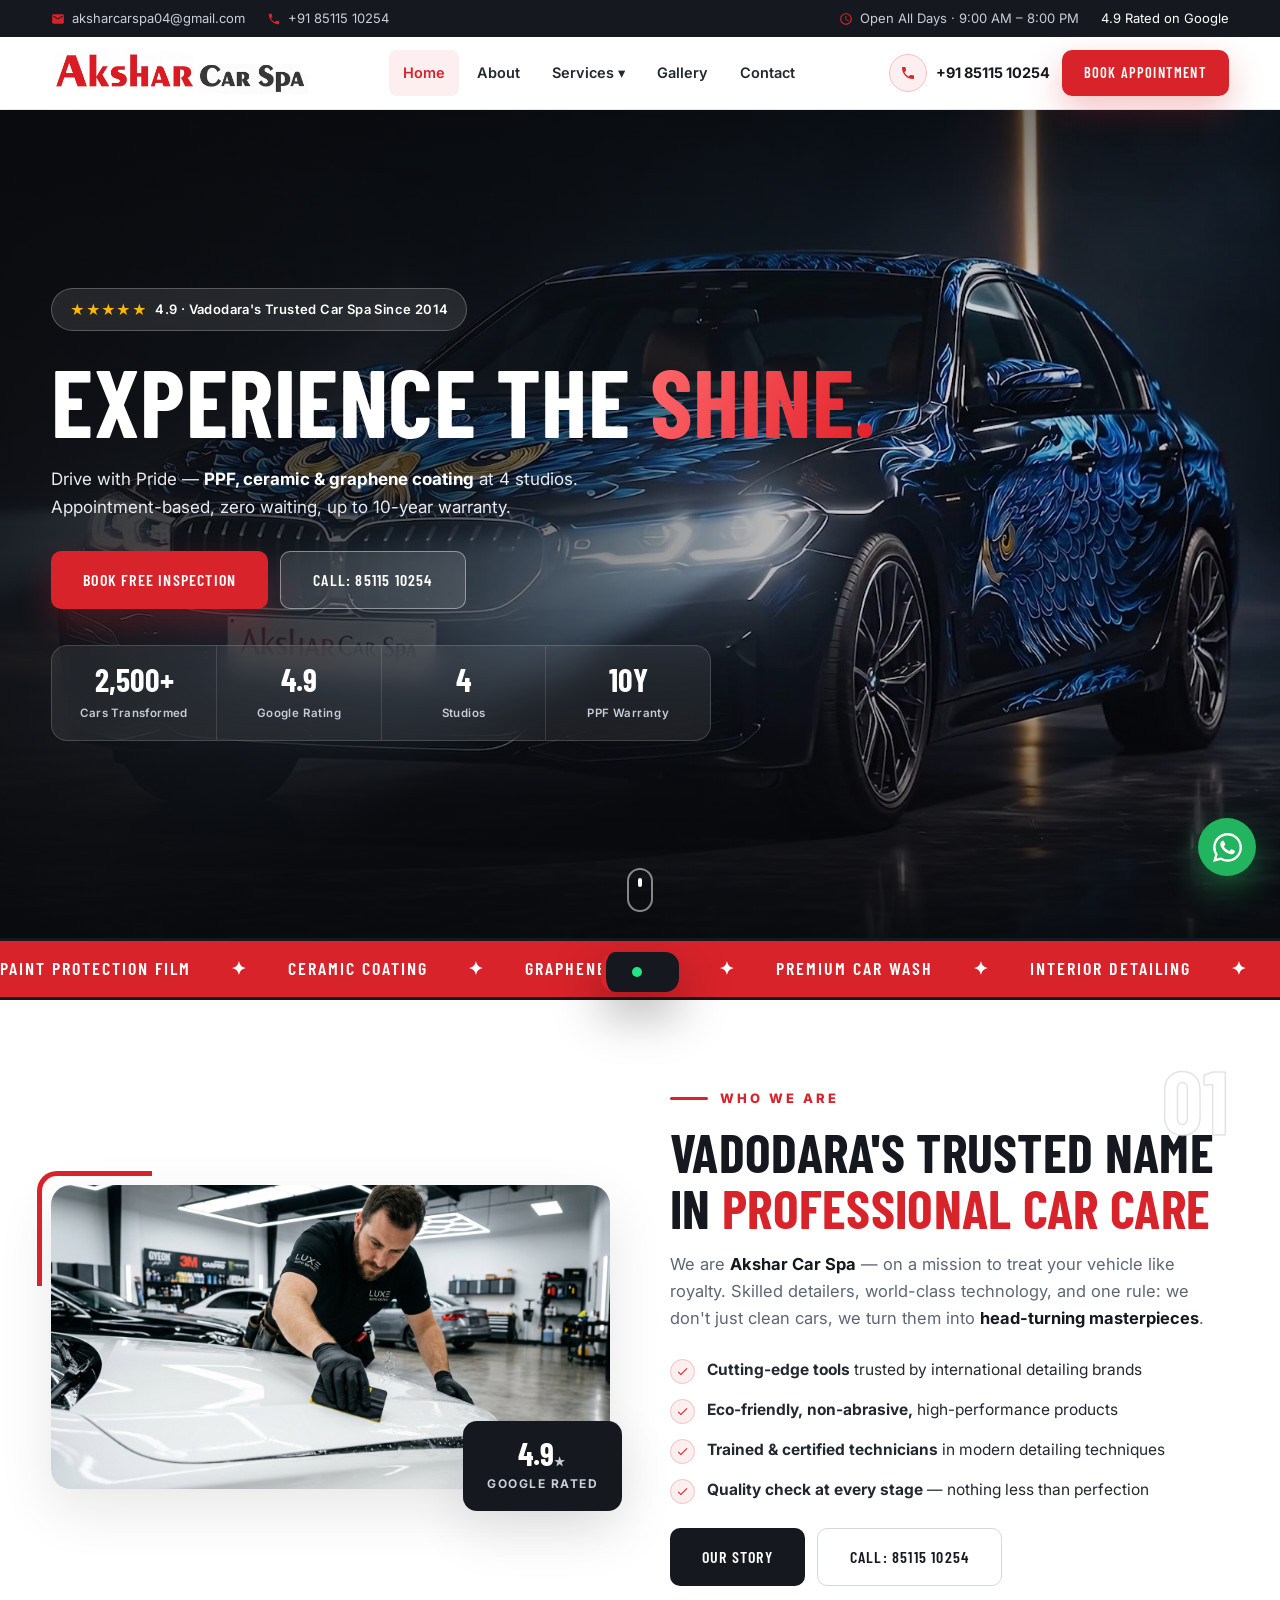
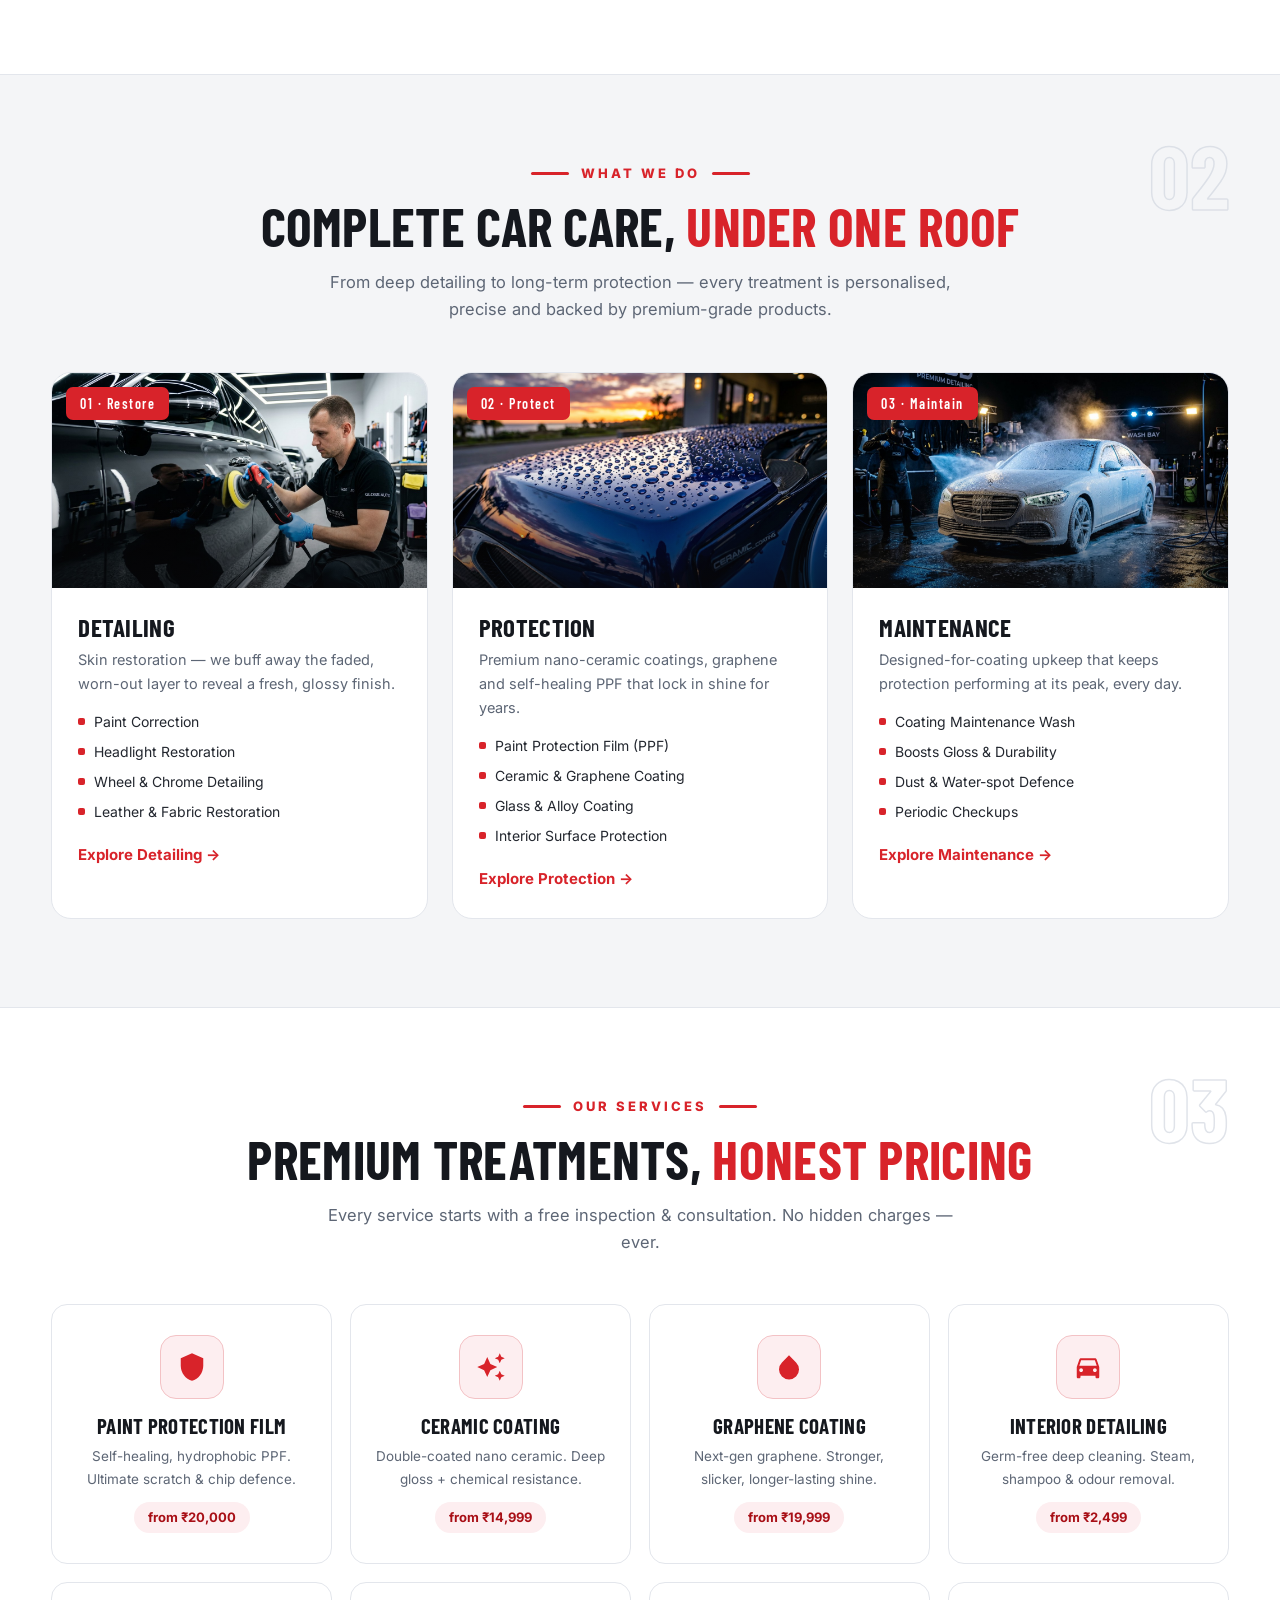
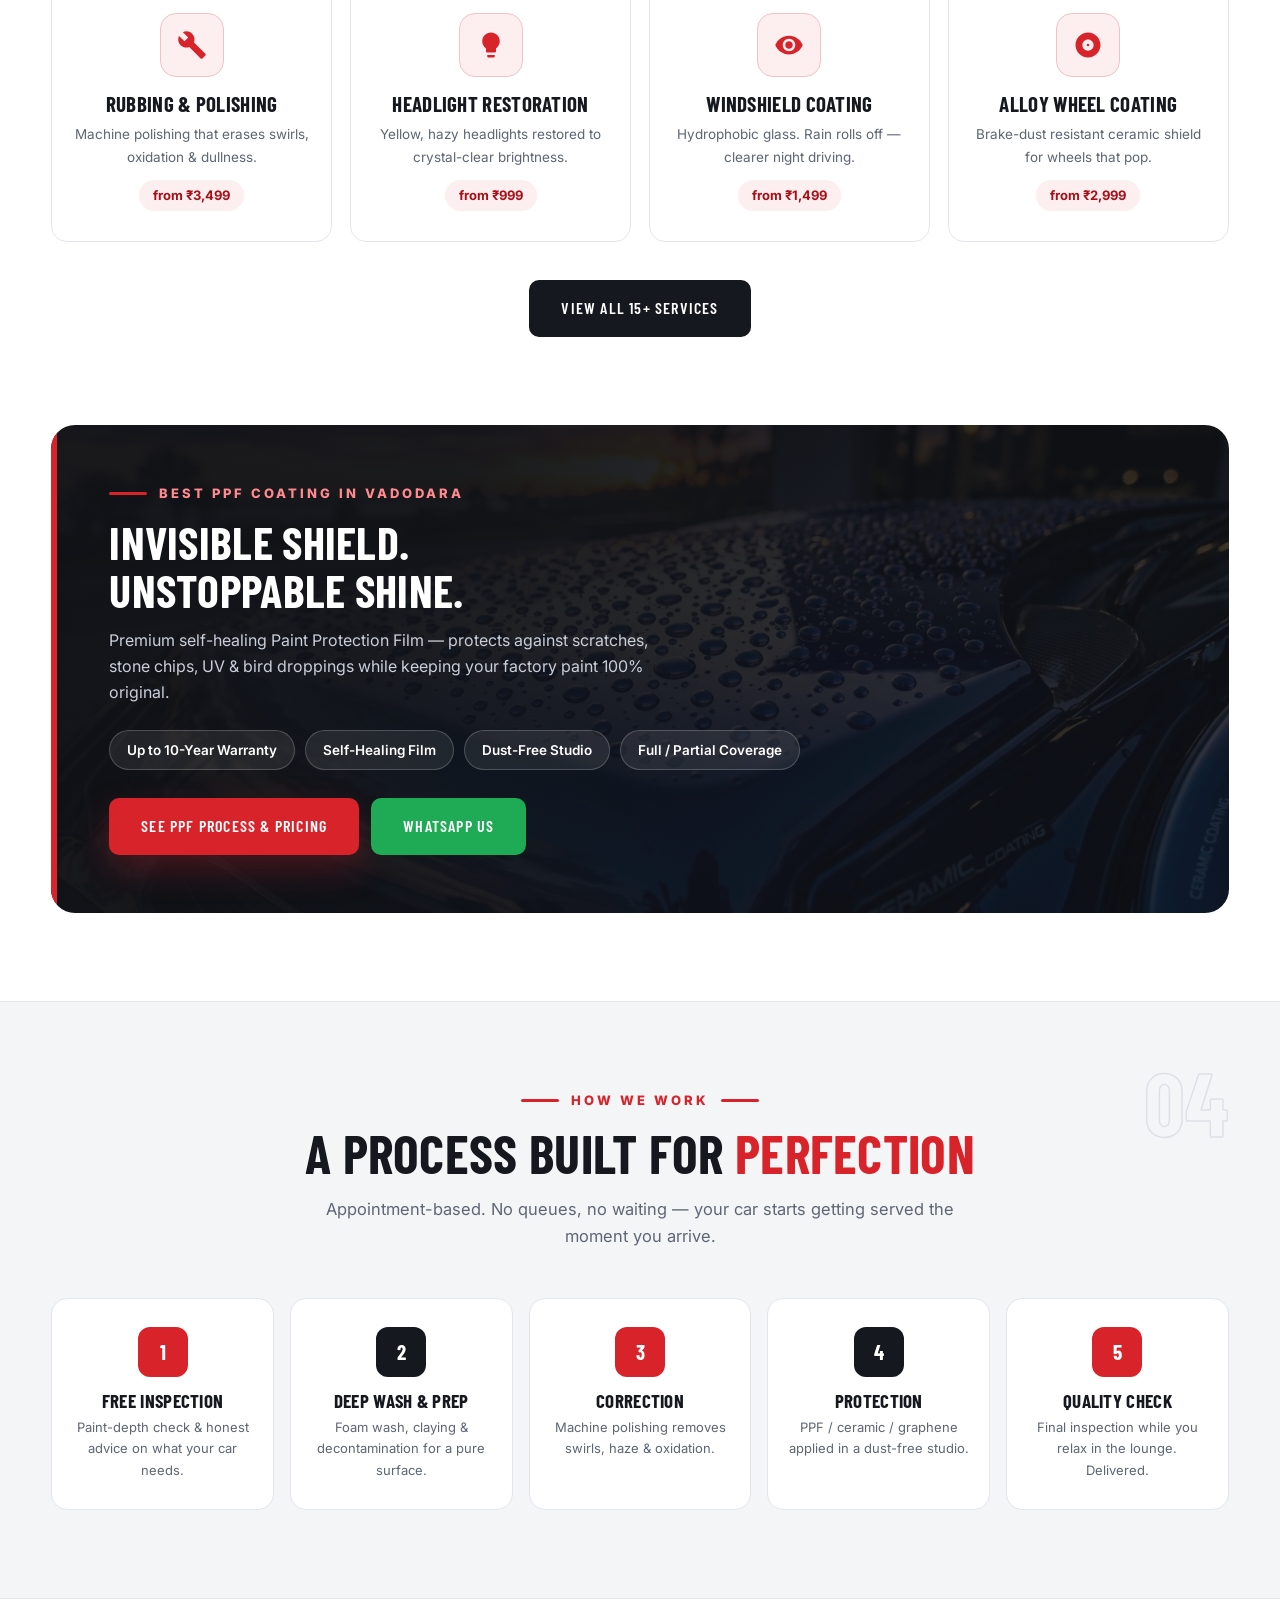
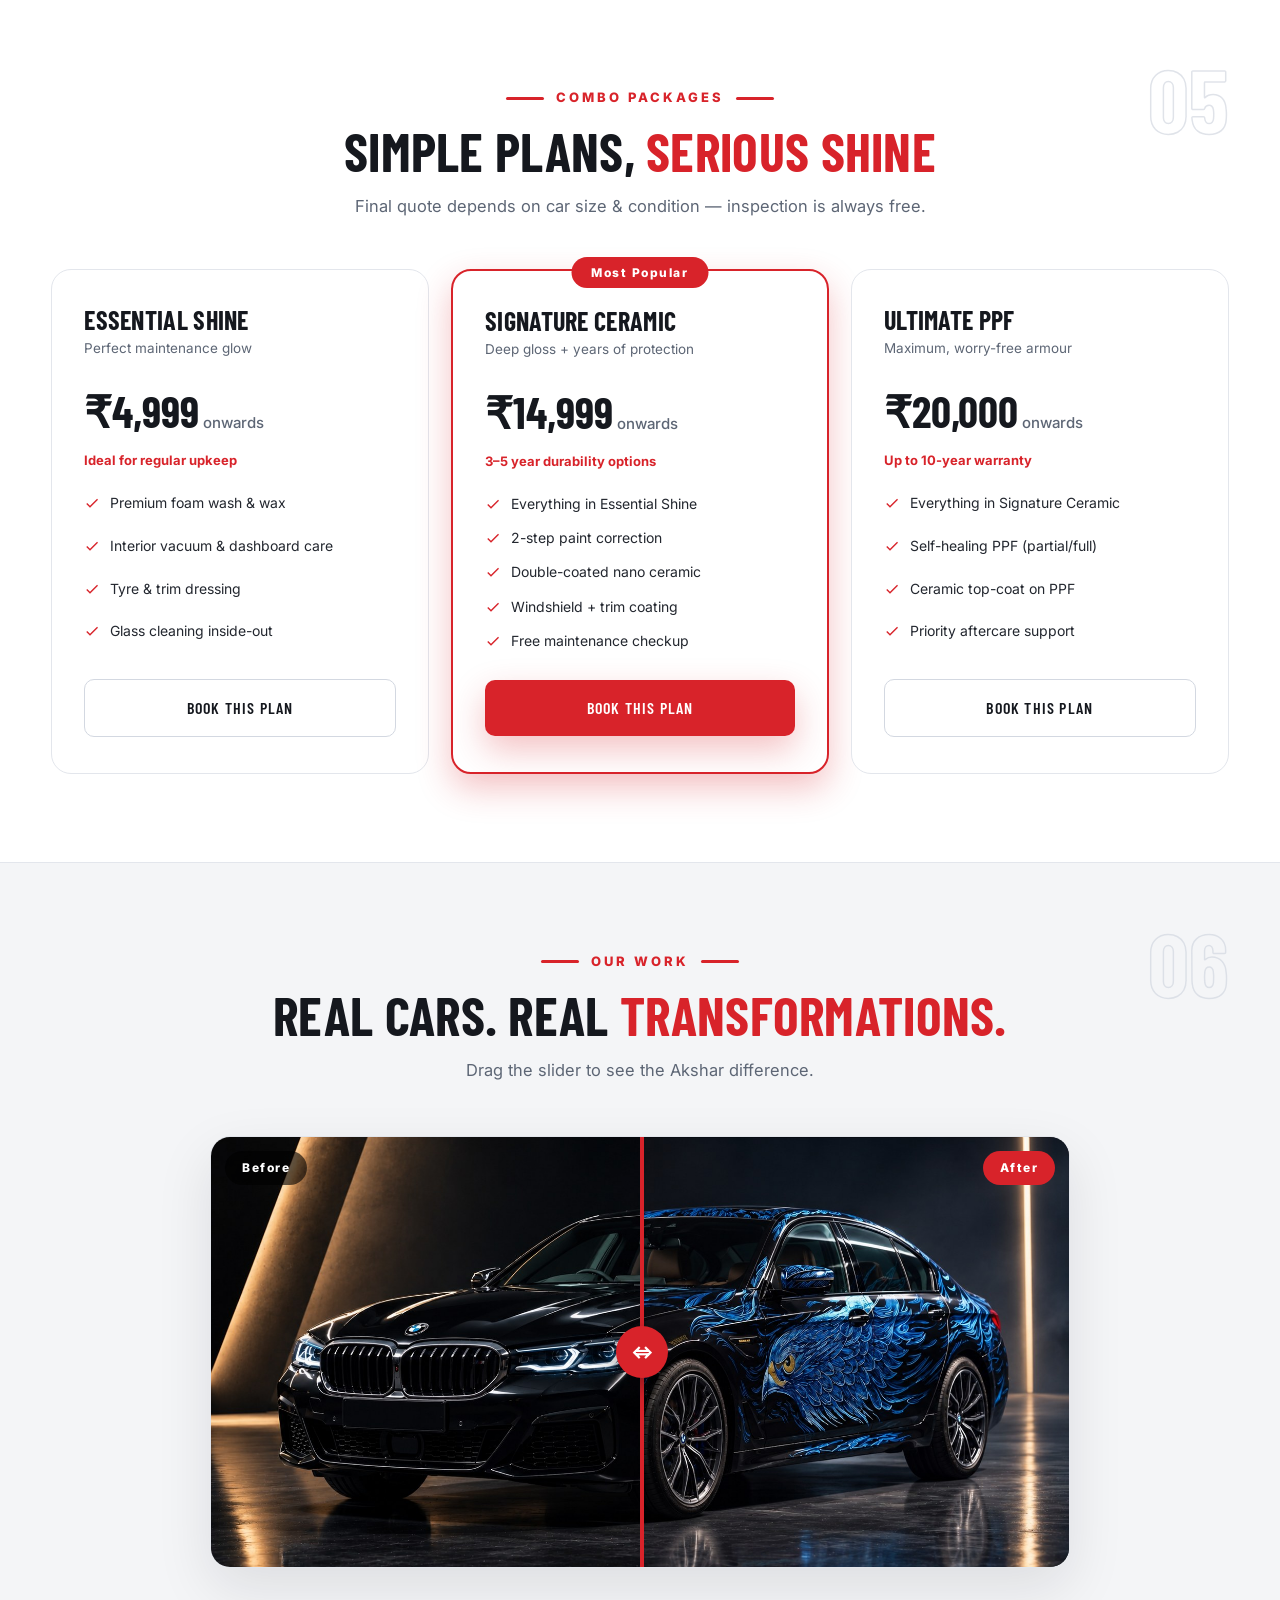
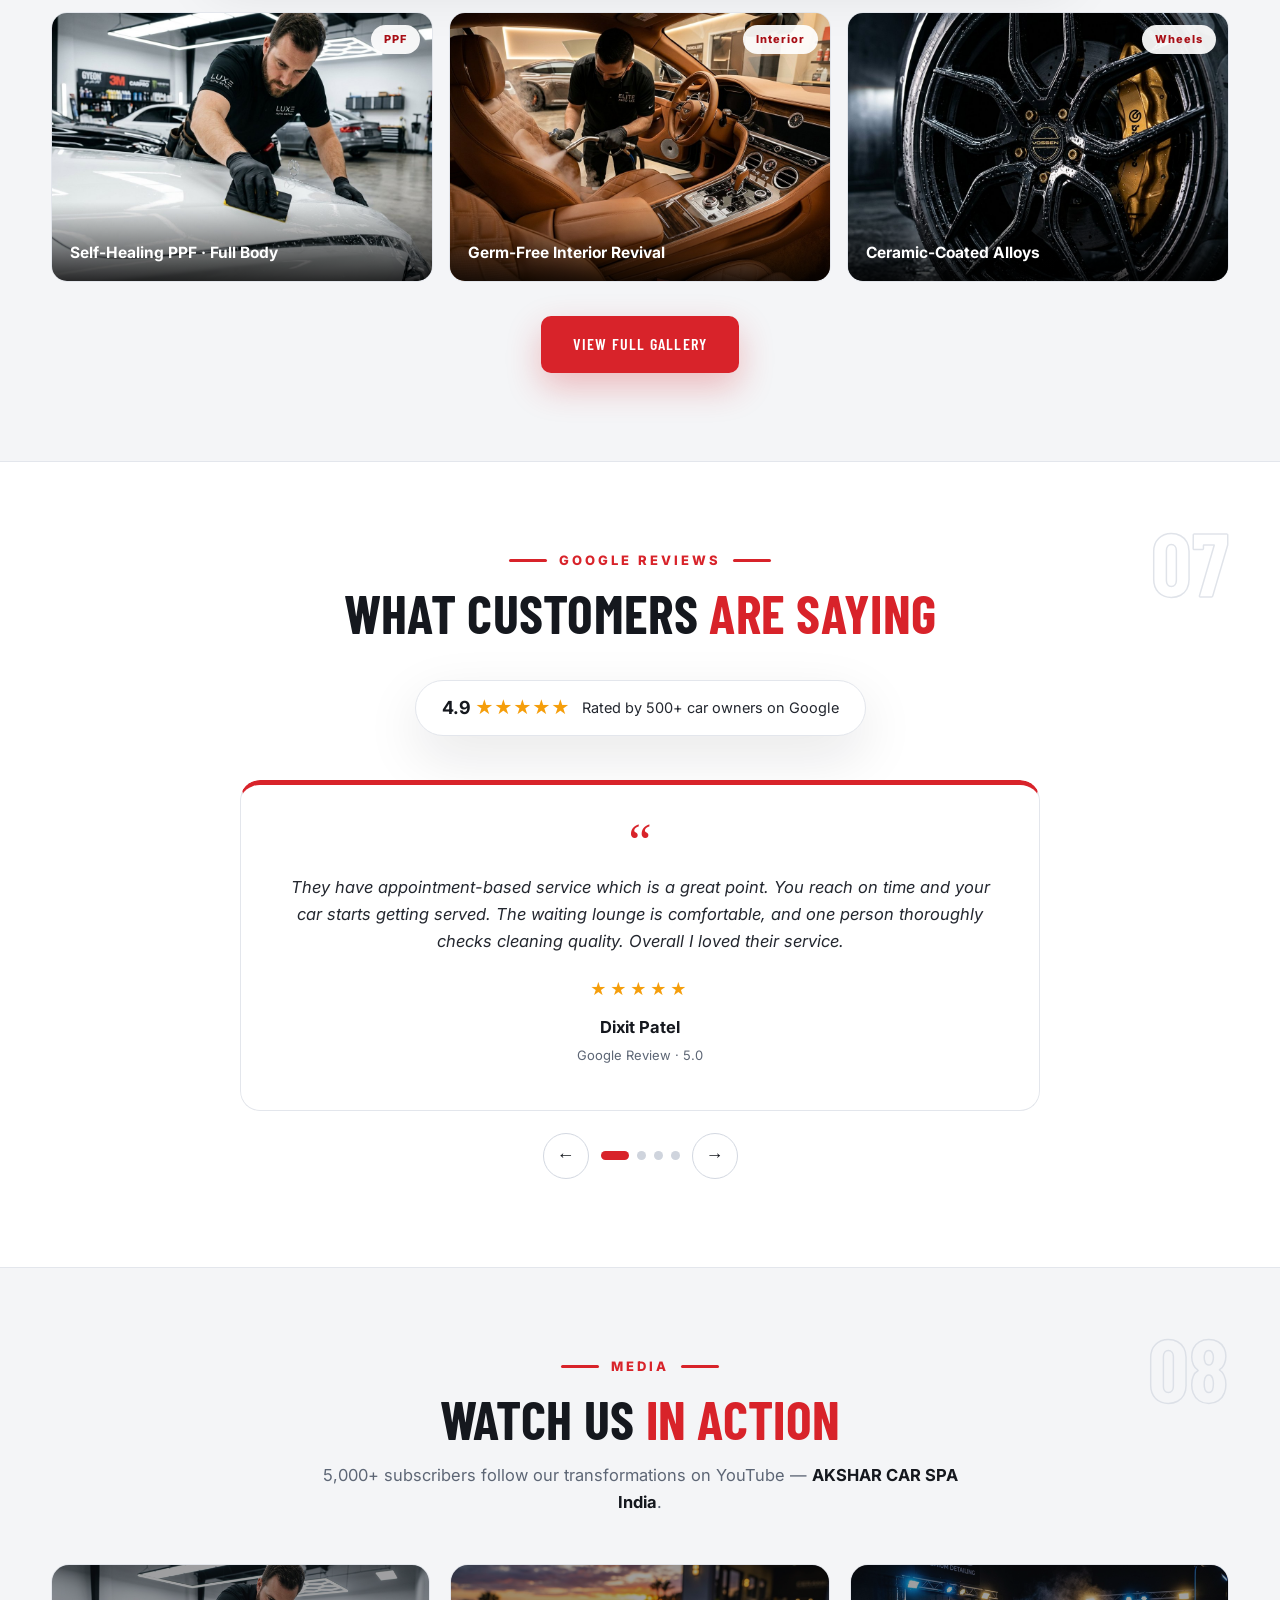
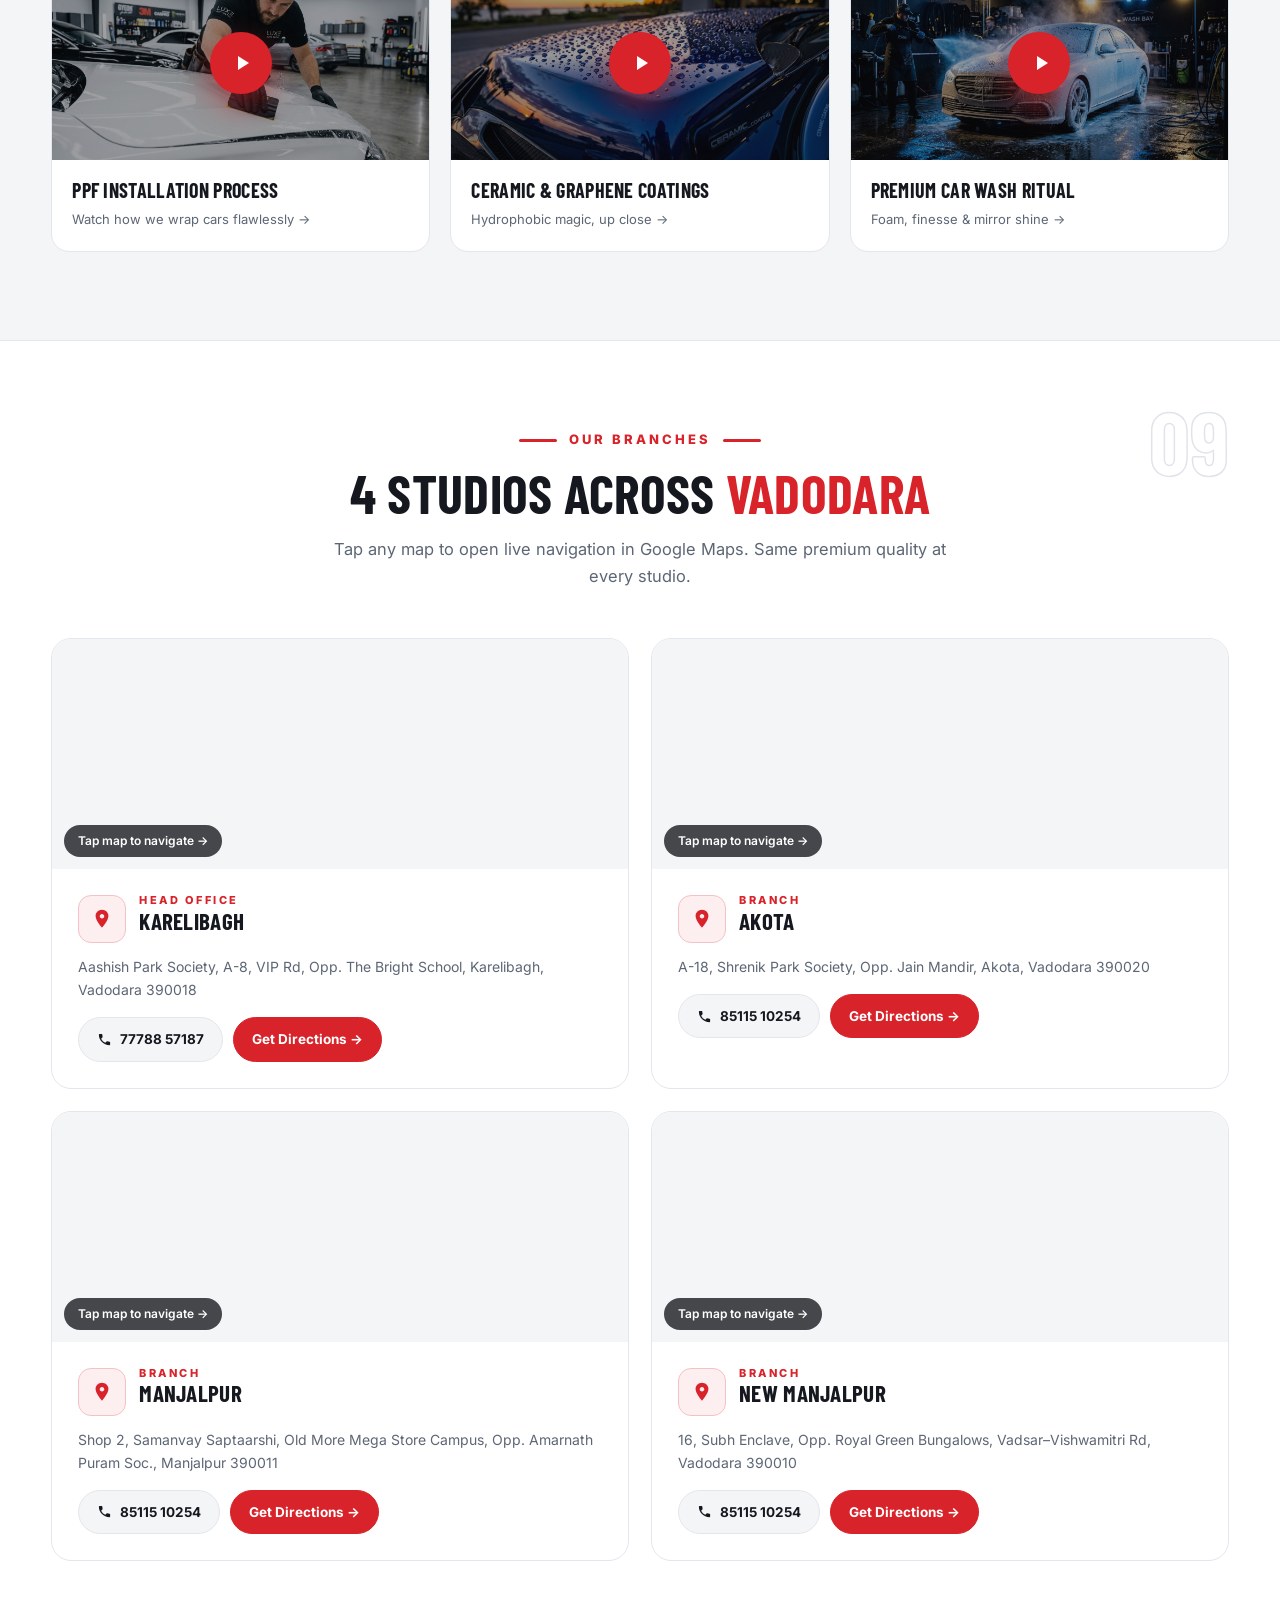
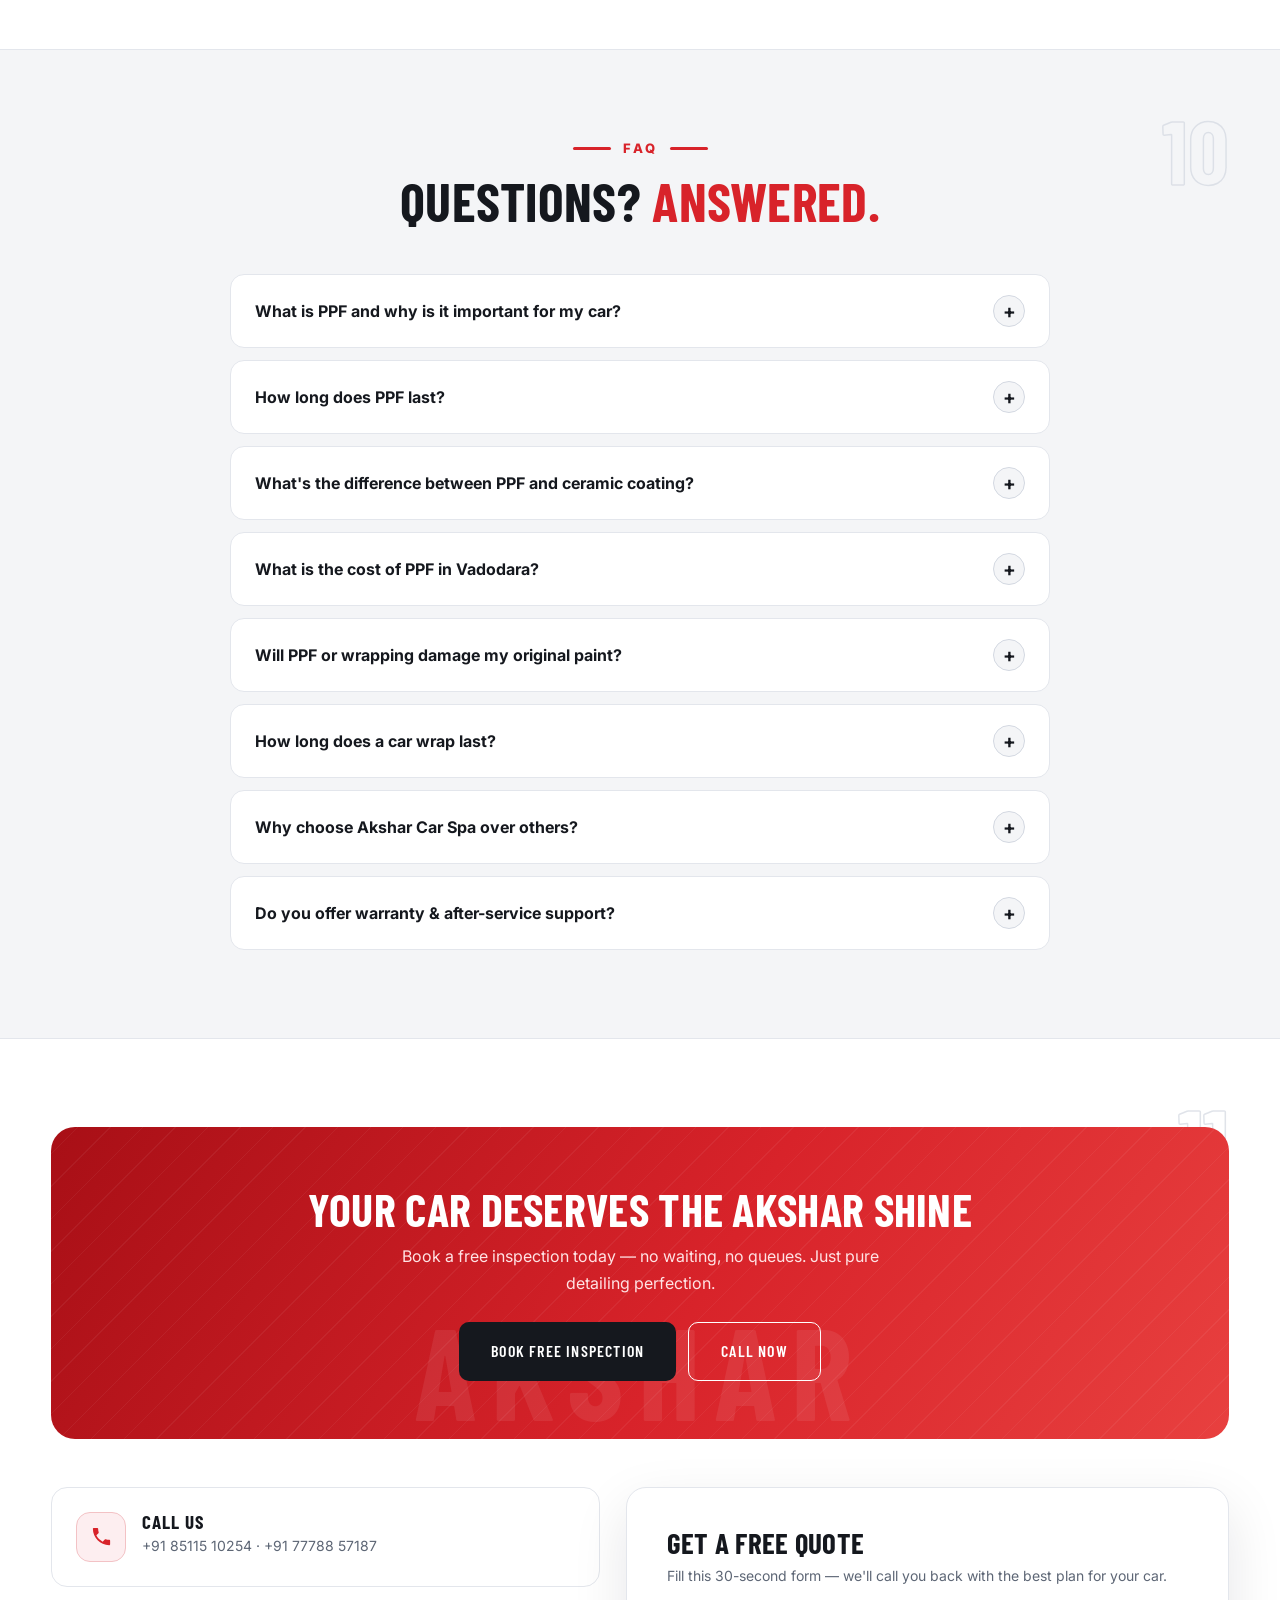
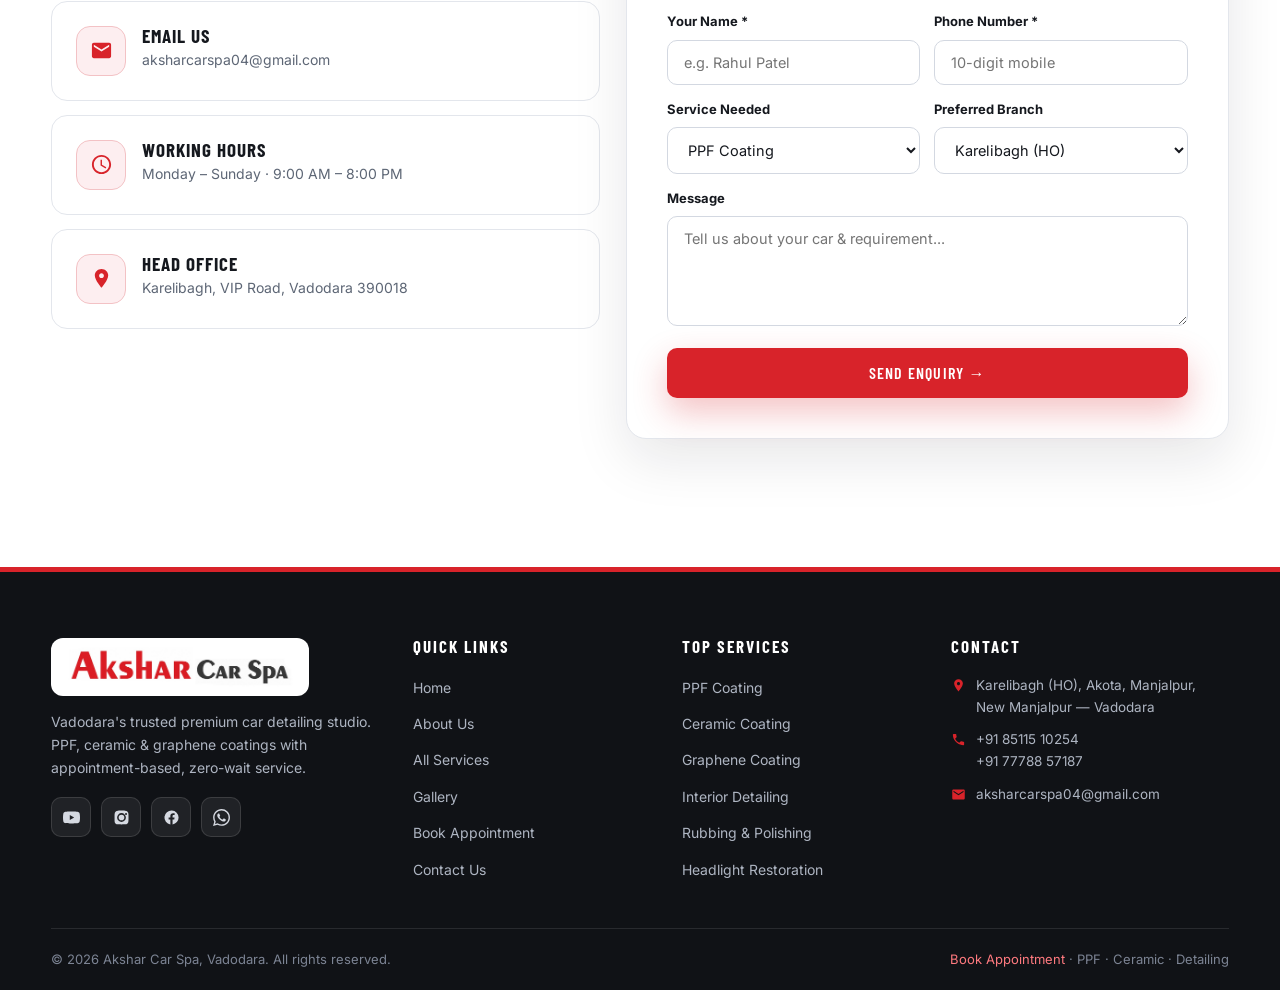
==== commit f40f7844: "Add files via upload" ====
--- a/index.html
+++ b/index.html
@@ -73,40 +73,31 @@
 </nav>
 
 <!-- ===== HERO ===== -->
-<section class="hero-new" style="padding:56px 0 70px">
-  <div class="container hero-grid">
-    <div class="hero-copy">
-      <div class="rating-pill"><span class="gp">G</span><span class="stars">★★★★★</span><b>4.9/5</b>&nbsp;· 500+ reviews on Google</div>
-      <h1>Experience The Shine.<br>Drive With <span class="red">Pride.</span></h1>
-      <p>Vadodara's top-rated car detailing studio — <b>PPF, ceramic &amp; graphene coating</b> with up to 10-year warranty. Appointment-based, zero waiting, owner-supervised quality.</p>
-      <div class="hero-btns">
-        <a href="#" class="btn btn-red" data-book>Book Free Inspection</a>
-        <a href="services.html" class="btn btn-ghost">View Services</a>
-      </div>
-      <div class="trust-row">
-        <div class="avatars"><span style="background:#d8232a">DP</span><span style="background:#15181e">DB</span><span style="background:#b3121a">HC</span><span style="background:#3a3f4a">ND</span></div>
-        <small><b>2,500+ cars transformed</b><br>across 4 studios in Vadodara</small>
-      </div>
-      <div class="hero-stats">
-        <div class="hstat"><strong><span data-count="2500" data-suffix="+">0</span></strong><span>Cars Done</span></div>
-        <div class="hstat"><strong><span data-count="4.9">0</span></strong><span>Google Rating</span></div>
-        <div class="hstat"><strong><span data-count="4">0</span></strong><span>Studios</span></div>
-        <div class="hstat"><strong><span data-count="10" data-suffix="Y">0</span></strong><span>PPF Warranty</span></div>
-      </div>
-    </div>
-    <div class="hero-visual reveal">
-      <div class="stripe-tag">SINCE · VADODARA</div>
-      <div class="hero-img-main"><img fetchpriority="high" src="images/hero-car.jpg" srcset="images/small/hero-car.jpg 480w, images/hero-car.jpg 1024w" sizes="(max-width: 640px) 90vw, (max-width: 1024px) 45vw, 800px" alt="Luxury car after ceramic coating at Akshar Car Spa Vadodara"></div>
-      <div class="float-card fc-1">
-        <span class="fc-ic"><svg viewBox="0 0 24 24"><path d="M12 1L3 5v6c0 5.55 3.84 10.74 9 12 5.16-1.26 9-6.45 9-12V5l-9-4zm-2 16l-4-4 1.41-1.41L10 14.17l6.59-6.59L18 9l-8 8z"/></svg></span>
-        <div><strong>Certified PPF Studio</strong><small>Dust-free installation bay</small></div>
-      </div>
-      <div class="float-card fc-2">
-        <span class="fc-ic"><b>10Y</b></span>
-        <div><strong>Up to 10-Year Warranty</strong><small>On premium PPF films</small></div>
-      </div>
-    </div>
-  </div>
+<!-- ===== CINEMATIC VIDEO HERO ===== -->
+<section class="hero-cine">
+  <video class="hero-video" autoplay muted playsinline preload="metadata" poster="images/hero-poster.jpg" aria-hidden="true" tabindex="-1">
+    <source src="videos/hero-mobile.mp4" type="video/mp4" media="(max-width: 640px)">
+    <source src="videos/hero-720.mp4" type="video/mp4" media="(max-width: 820px)">
+    <source src="videos/hero-1080.mp4" type="video/mp4">
+  </video>
+  <img class="hc-poster" src="images/small/hero-poster.jpg" alt="" aria-hidden="true">
+  <div class="hero-shade"></div>
+  <div class="container hero-cine-inner">
+    <div class="hc-badge hc-anim"><span class="stars">★★★★★</span> 4.9 · Vadodara's Trusted Car Spa Since 2014</div>
+    <h1 class="hc-anim">Experience the <span class="hc-red">Shine.</span><span class="hc-kw"> PPF, Ceramic Coating &amp; Car Detailing in Vadodara</span></h1>
+    <p class="hc-anim">Drive with Pride — <b>PPF, ceramic &amp; graphene coating</b> at 4 studios. Appointment-based, zero waiting, up to 10-year warranty.</p>
+    <div class="hero-btns hc-anim">
+      <a href="#" class="btn btn-red" data-book>Book Free Inspection</a>
+      <a href="tel:+918511510254" class="btn btn-glass">Call: 85115 10254</a>
+    </div>
+    <div class="hc-stats hc-anim">
+      <div><strong><span data-count="2500" data-suffix="+">0</span></strong><span>Cars Transformed</span></div>
+      <div><strong><span data-count="4.9">0</span></strong><span>Google Rating</span></div>
+      <div><strong><span data-count="4">0</span></strong><span>Studios</span></div>
+      <div><strong><span data-count="10" data-suffix="Y">0</span></strong><span>PPF Warranty</span></div>
+    </div>
+  </div>
+  <a class="hc-scroll" href="#main" aria-label="Scroll down"><span></span></a>
 </section>
 
 <!-- ===== MARQUEE ===== -->
@@ -116,7 +107,7 @@
 </div></div>
 
 <!-- ===== WHO WE ARE ===== -->
-<section>
+<section id="main">
   <span class="sec-index">01</span>
   <div class="container split">
     <div class="split-img reveal">
@@ -297,8 +288,8 @@
       <p class="sec-sub">Drag the slider to see the Akshar difference.</p>
     </div>
     <div class="ba-wrap reveal"><div class="ba-box">
-      <img src="images/foam-wash.jpg" srcset="images/small/foam-wash.jpg 480w, images/foam-wash.jpg 1024w" sizes="(max-width: 640px) 90vw, (max-width: 1024px) 45vw, 800px" alt="Before detailing">
-      <img class="ba-after" src="images/ceramic-coating.jpg" alt="After ceramic coating">
+      <img src="images/ba-before.jpg" srcset="images/small/ba-before.jpg 480w, images/ba-before.jpg 1024w" sizes="(max-width: 640px) 90vw, 800px" alt="Before: plain black BMW" loading="lazy">
+      <img class="ba-after" src="images/ba-after.jpg" srcset="images/small/ba-after.jpg 480w, images/ba-after.jpg 1024w" sizes="(max-width: 640px) 90vw, 800px" alt="After: blue eagle wrap by Akshar Car Spa" loading="lazy">
       <span class="ba-label before">Before</span><span class="ba-label after">After</span>
       <div class="ba-handle"><div class="ba-knob">⇔</div></div>
     </div></div>
--- a/css/style.css
+++ b/css/style.css
@@ -557,3 +557,36 @@
 .logo-footer{background:#fff;border-radius:12px;padding:8px 16px;display:inline-flex;align-items:center}
 .logo-footer img{height:42px;width:auto;display:block}
 @media(max-width:520px){.logo-img img{height:38px}.logo-footer img{height:34px}}
+
+/* ================= CINEMATIC VIDEO HERO ================= */
+.hero-cine{position:relative;min-height:max(620px,92svh);display:flex;align-items:center;overflow:hidden;background:#0b0d11;padding:90px 0 110px}
+.hero-video,.hc-poster{position:absolute;inset:0;width:100%;height:100%;object-fit:cover}
+.hc-poster{display:none}
+.hero-shade{position:absolute;inset:0;background:linear-gradient(100deg,rgba(8,9,12,.87) 0%,rgba(8,9,12,.62) 38%,rgba(8,9,12,.16) 68%,rgba(8,9,12,.34) 100%),linear-gradient(to top,rgba(8,9,12,.85),transparent 36%),linear-gradient(to bottom,rgba(8,9,12,.45),transparent 24%)}
+.hero-cine-inner{position:relative;z-index:2}
+.hc-badge{display:inline-flex;align-items:center;gap:8px;background:rgba(255,255,255,.1);border:1px solid rgba(255,255,255,.24);-webkit-backdrop-filter:blur(8px);backdrop-filter:blur(8px);color:#fff;font-size:13px;font-weight:600;letter-spacing:.4px;padding:9px 18px;border-radius:100px;margin-bottom:22px}
+.hc-badge .stars{color:#ffb800;font-size:14px}
+.hero-cine-inner h1{font-family:'Barlow Condensed',sans-serif;font-weight:700;font-size:clamp(54px,7.5vw,104px);line-height:.98;letter-spacing:.5px;color:#fff;text-transform:uppercase;margin:0 0 18px}
+.hc-red{background:linear-gradient(120deg,#ff6b6f,#e01e26);-webkit-background-clip:text;background-clip:text;color:transparent}
+.hc-kw{position:absolute;width:1px;height:1px;overflow:hidden;clip:rect(0 0 0 0);white-space:nowrap}
+.hero-cine-inner>p{color:#e8ebf0;font-size:17px;max-width:580px;margin:0 0 30px}
+.hero-cine-inner>p b{color:#fff}
+.hero-cine .hero-btns{margin-bottom:36px}
+.btn-glass{background:rgba(255,255,255,.12);border:1.5px solid rgba(255,255,255,.42);color:#fff;-webkit-backdrop-filter:blur(8px);backdrop-filter:blur(8px)}
+.btn-glass:hover{background:rgba(255,255,255,.24);color:#fff}
+.hc-stats{display:flex;background:rgba(255,255,255,.08);border:1px solid rgba(255,255,255,.16);border-radius:16px;-webkit-backdrop-filter:blur(12px);backdrop-filter:blur(12px);max-width:660px;overflow:hidden}
+.hc-stats>div{flex:1;padding:16px 8px;text-align:center;border-left:1px solid rgba(255,255,255,.12)}
+.hc-stats>div:first-child{border-left:none}
+.hc-stats strong{display:block;font-family:'Barlow Condensed',sans-serif;font-size:32px;font-weight:700;color:#fff;line-height:1.1}
+.hc-stats>div>span:last-child{font-size:11.5px;color:#c6ccd6;font-weight:600;letter-spacing:.4px}
+.hc-scroll{position:absolute;bottom:26px;left:50%;transform:translateX(-50%);z-index:2;width:26px;height:44px;border:2px solid rgba(255,255,255,.5);border-radius:14px}
+.hc-scroll span{position:absolute;top:8px;left:50%;width:4px;height:9px;margin-left:-2px;border-radius:3px;background:#fff;animation:hcWheel 1.8s ease-in-out infinite}
+@keyframes hcWheel{0%{transform:translateY(0);opacity:1}70%{transform:translateY(14px);opacity:0}100%{opacity:0}}
+@keyframes hcUp{from{opacity:0;transform:translateY(36px)}to{opacity:1;transform:none}}
+.hc-anim{opacity:0;animation:hcUp .9s cubic-bezier(.2,.7,.3,1) forwards}
+.hero-cine-inner .hc-anim:nth-child(1){animation-delay:.15s}
+.hero-cine-inner .hc-anim:nth-child(2){animation-delay:.3s}
+.hero-cine-inner .hc-anim:nth-child(3){animation-delay:.45s}
+.hero-cine-inner .hc-anim:nth-child(4){animation-delay:.6s}
+.hero-cine-inner .hc-anim:nth-child(5){animation-delay:.78s}
+@media (prefers-reduced-motion:reduce){.hc-anim{opacity:1;animation:none}.hc-scroll span{animation:none}}
--- a/css/mobile.css
+++ b/css/mobile.css
@@ -314,3 +314,23 @@
 }
 html.save-data .float-card,html.save-data .marquee-track,html.save-data .ba-knob{animation:none}
 html.save-data .reveal{opacity:1;transform:none;transition:none}
+
+/* ================= CINEMATIC HERO — mobile (portrait video, bottom-aligned content) ================= */
+@media (max-width:820px){
+  .hero-cine-inner h1{font-size:clamp(50px,9vw,72px)}
+  .hc-stats{max-width:100%}
+}
+@media (max-width:640px){
+  .hero-cine{min-height:94svh;padding:64px 0 40px;align-items:flex-end}
+  .hero-shade{background:linear-gradient(to top,rgba(8,9,12,.92) 6%,rgba(8,9,12,.55) 46%,rgba(8,9,12,.28) 100%)}
+  .hero-cine-inner h1{font-size:clamp(46px,13.5vw,60px);margin-bottom:14px}
+  .hc-badge{font-size:12px;padding:8px 15px;margin-bottom:16px}
+  .hero-cine-inner>p{font-size:15px;margin-bottom:22px}
+  .hero-cine .hero-btns{margin-bottom:24px}
+  .hc-stats{flex-wrap:wrap}
+  .hc-stats>div{flex:1 1 40%;padding:13px 6px;border-top:1px solid rgba(255,255,255,.12)}
+  .hc-stats>div:nth-child(-n+2){border-top:none}
+  .hc-stats>div:nth-child(odd){border-left:none}
+  .hc-stats strong{font-size:27px}
+  .hc-scroll{display:none}
+}
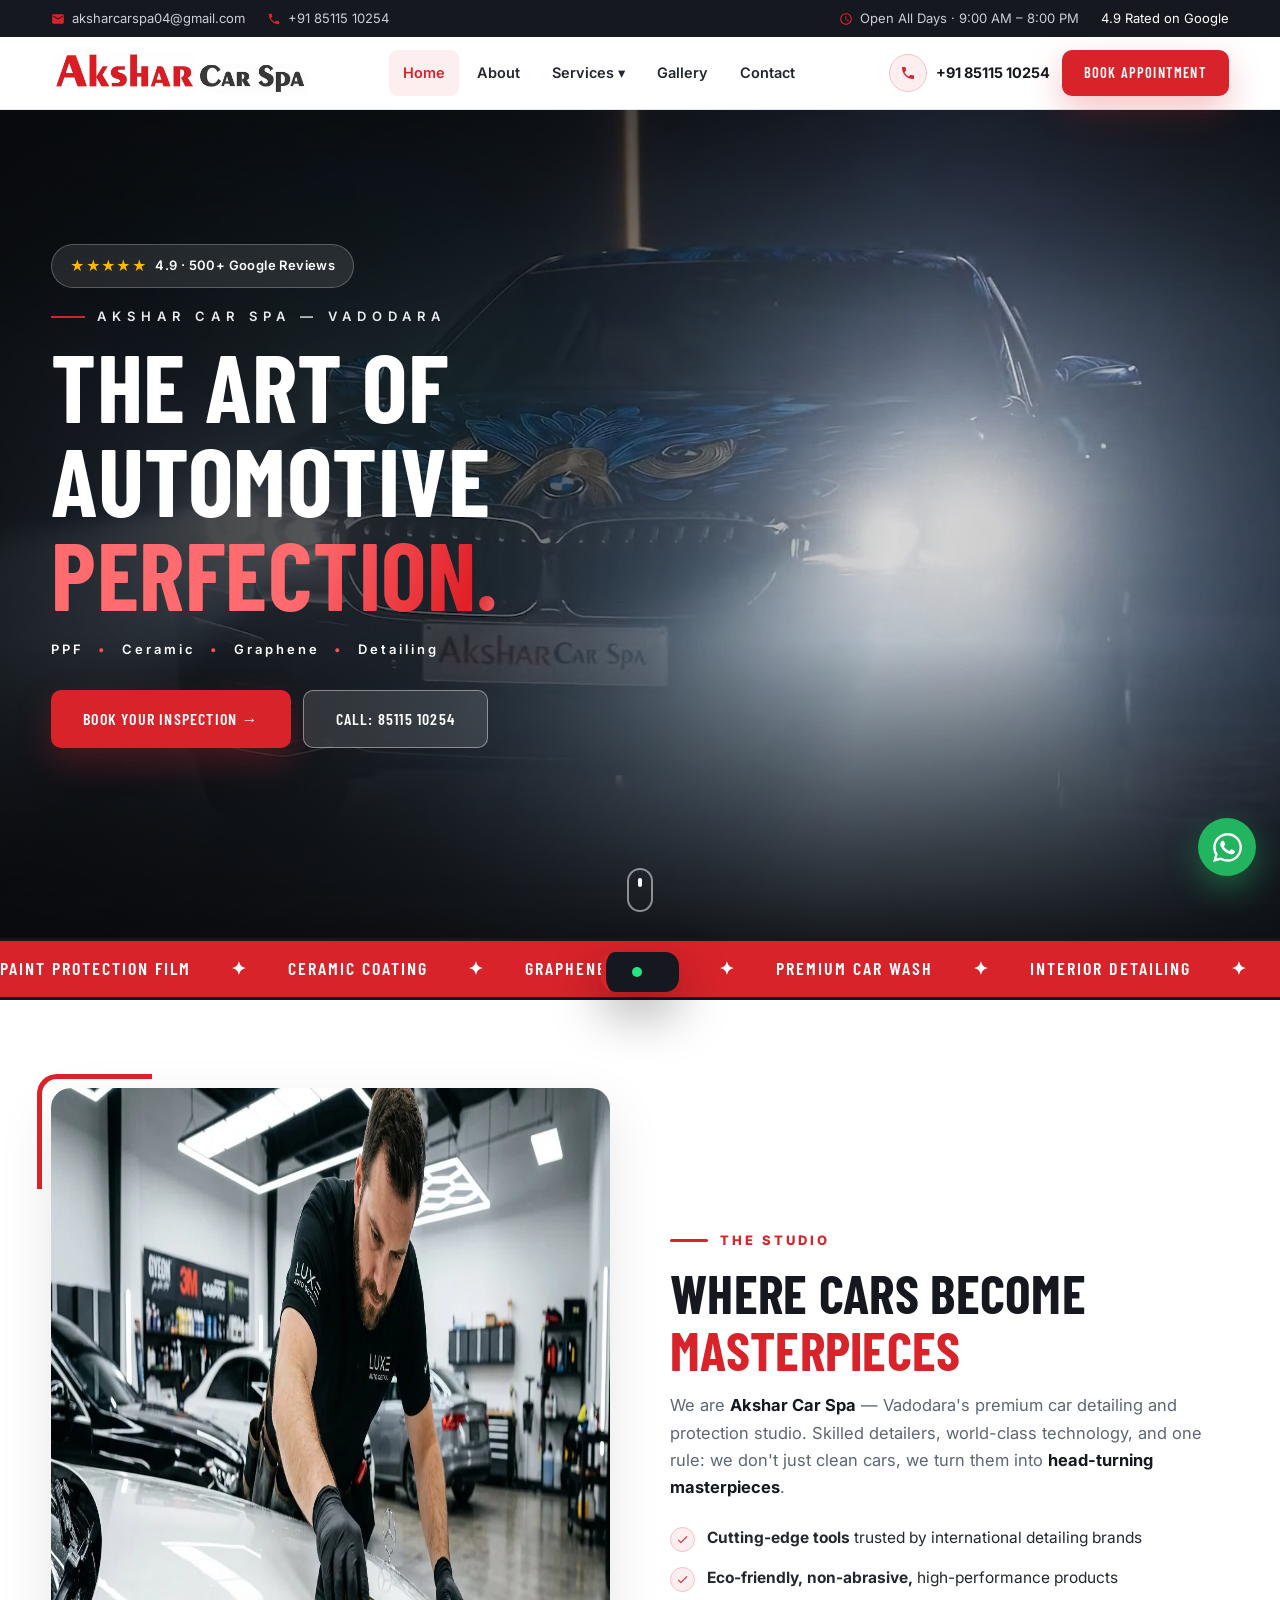
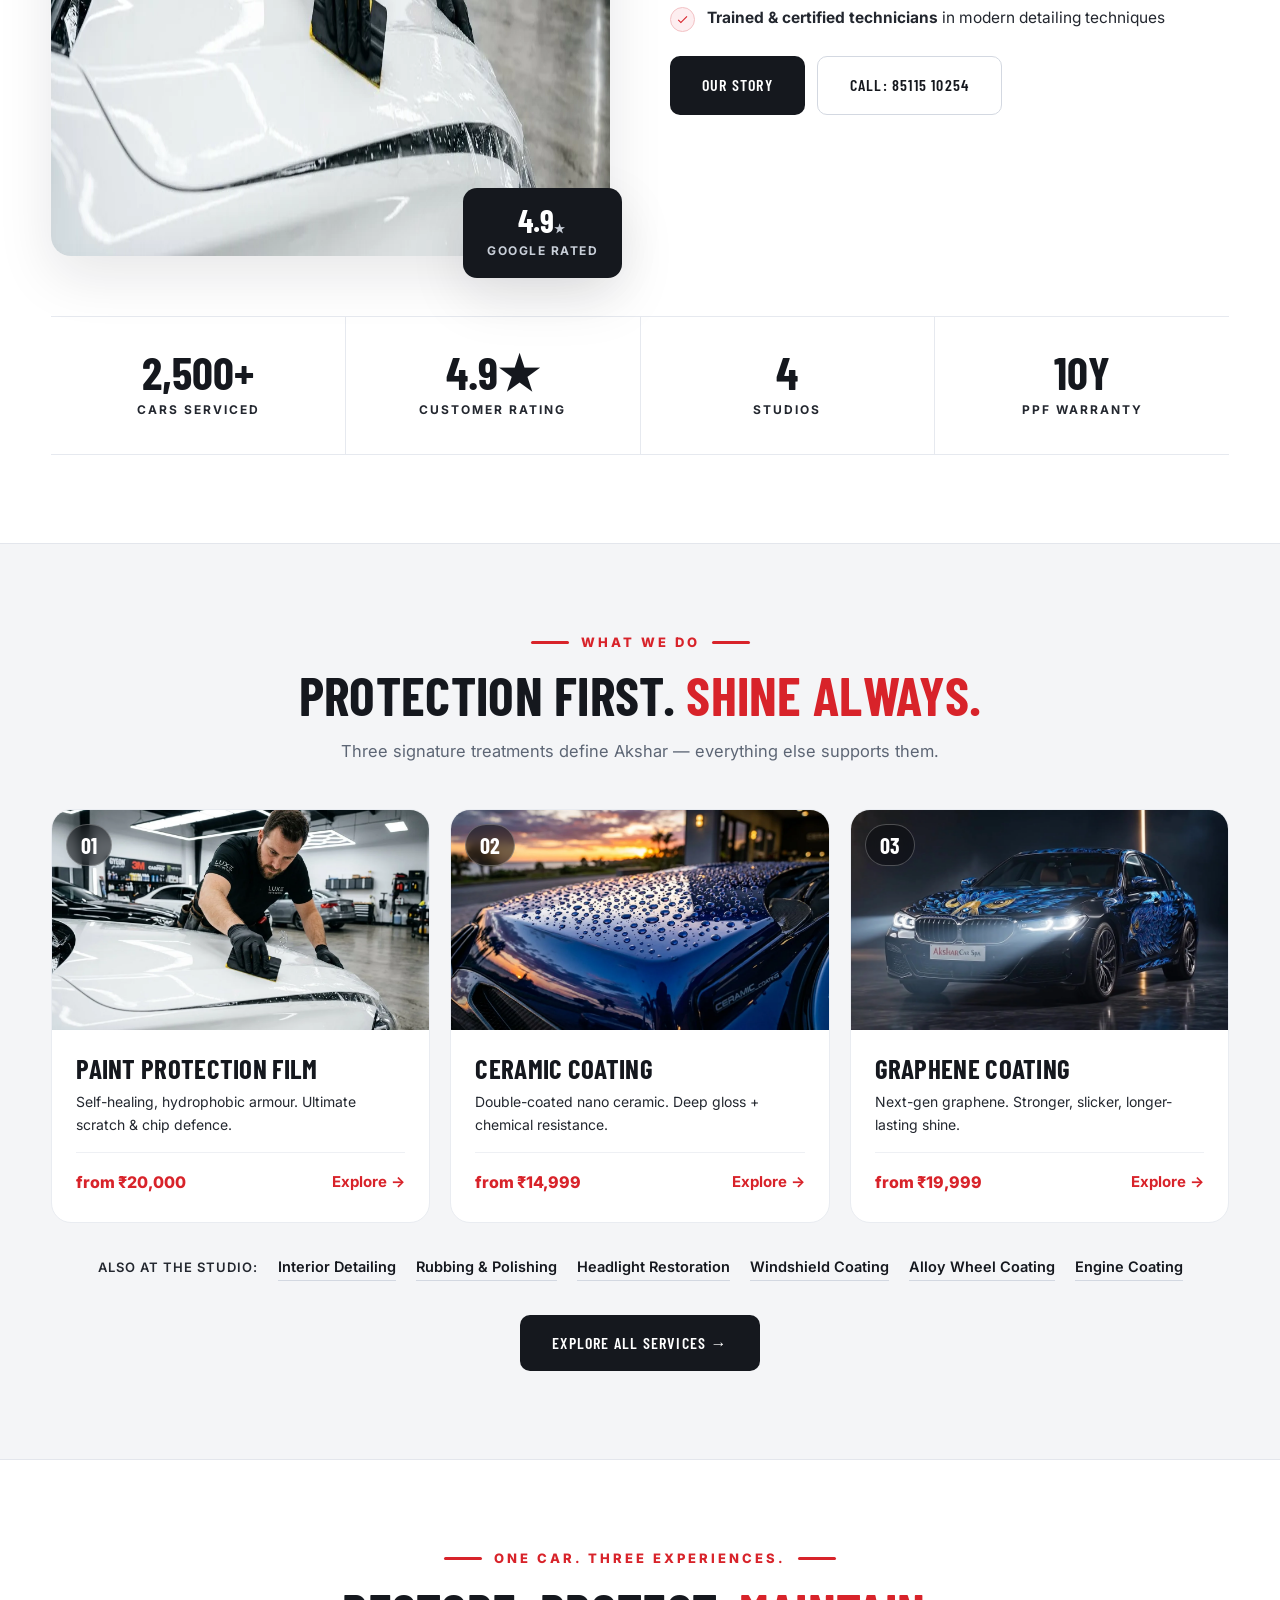
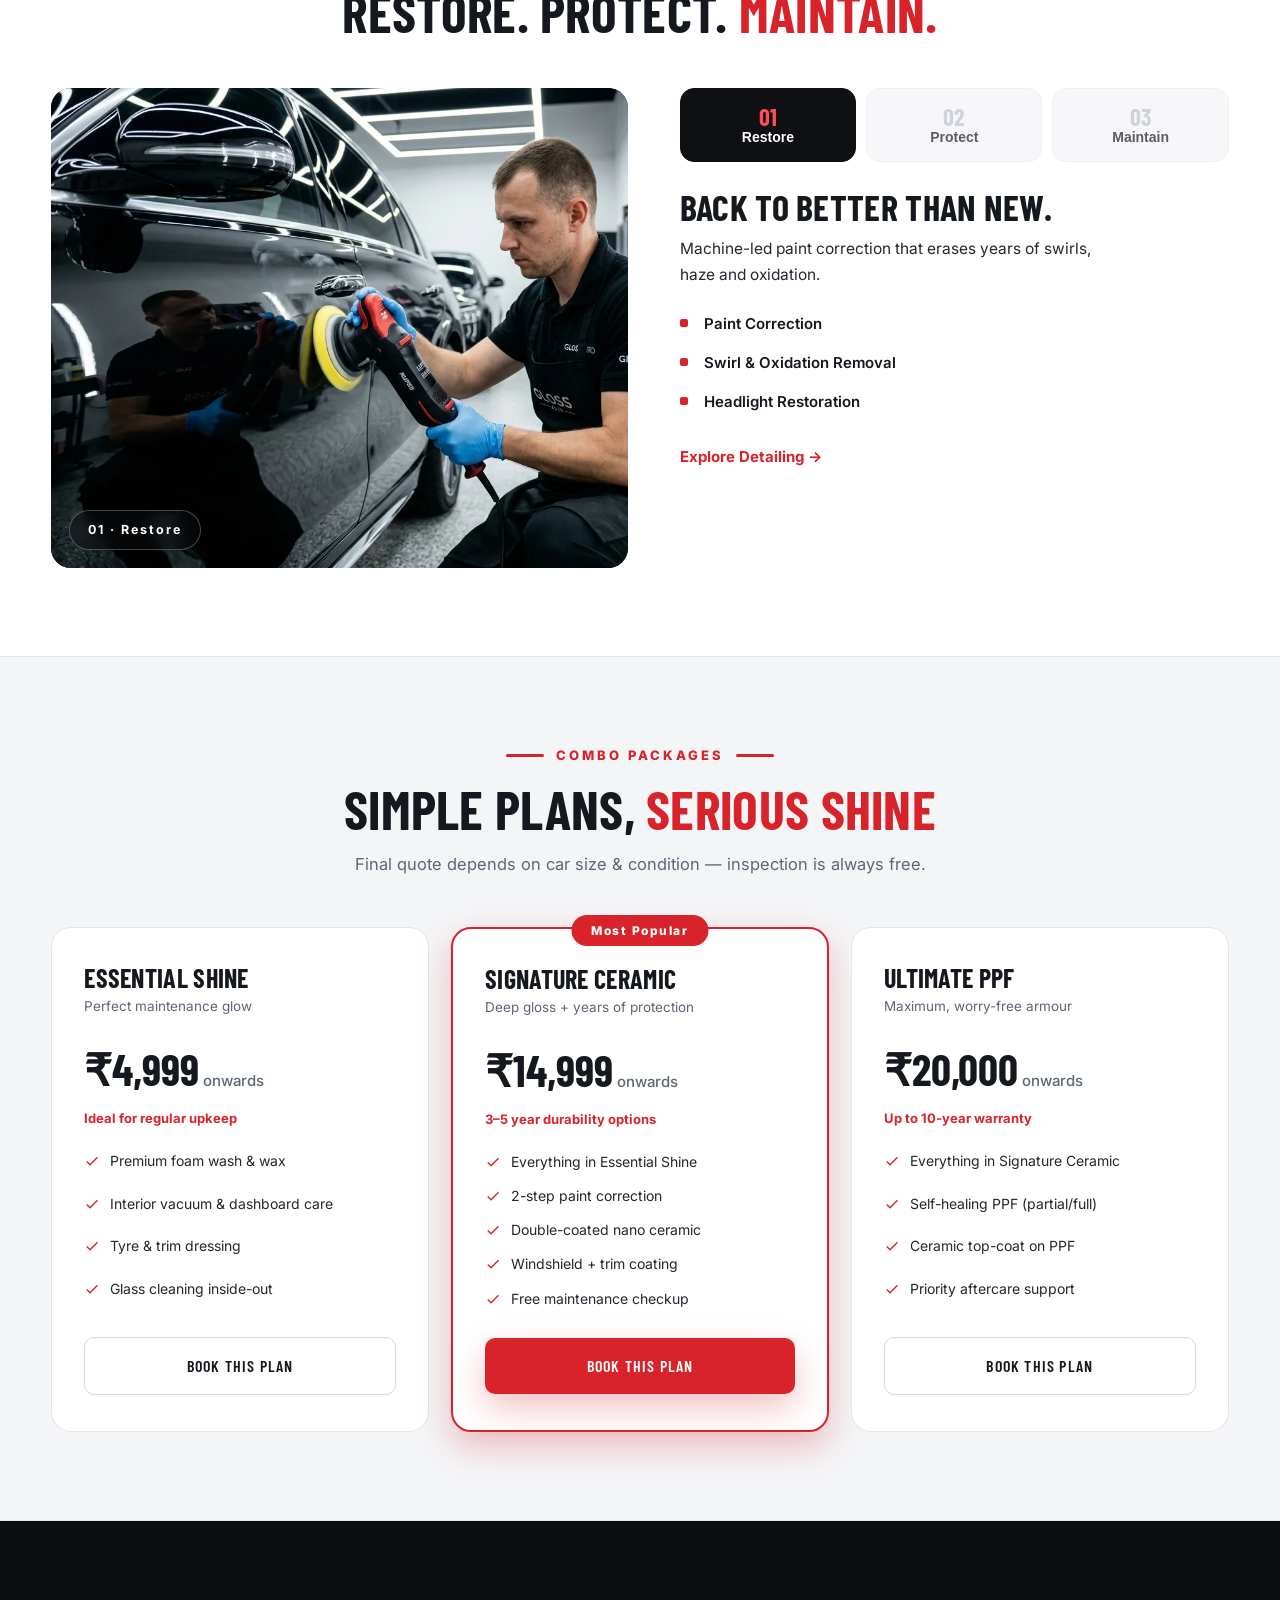
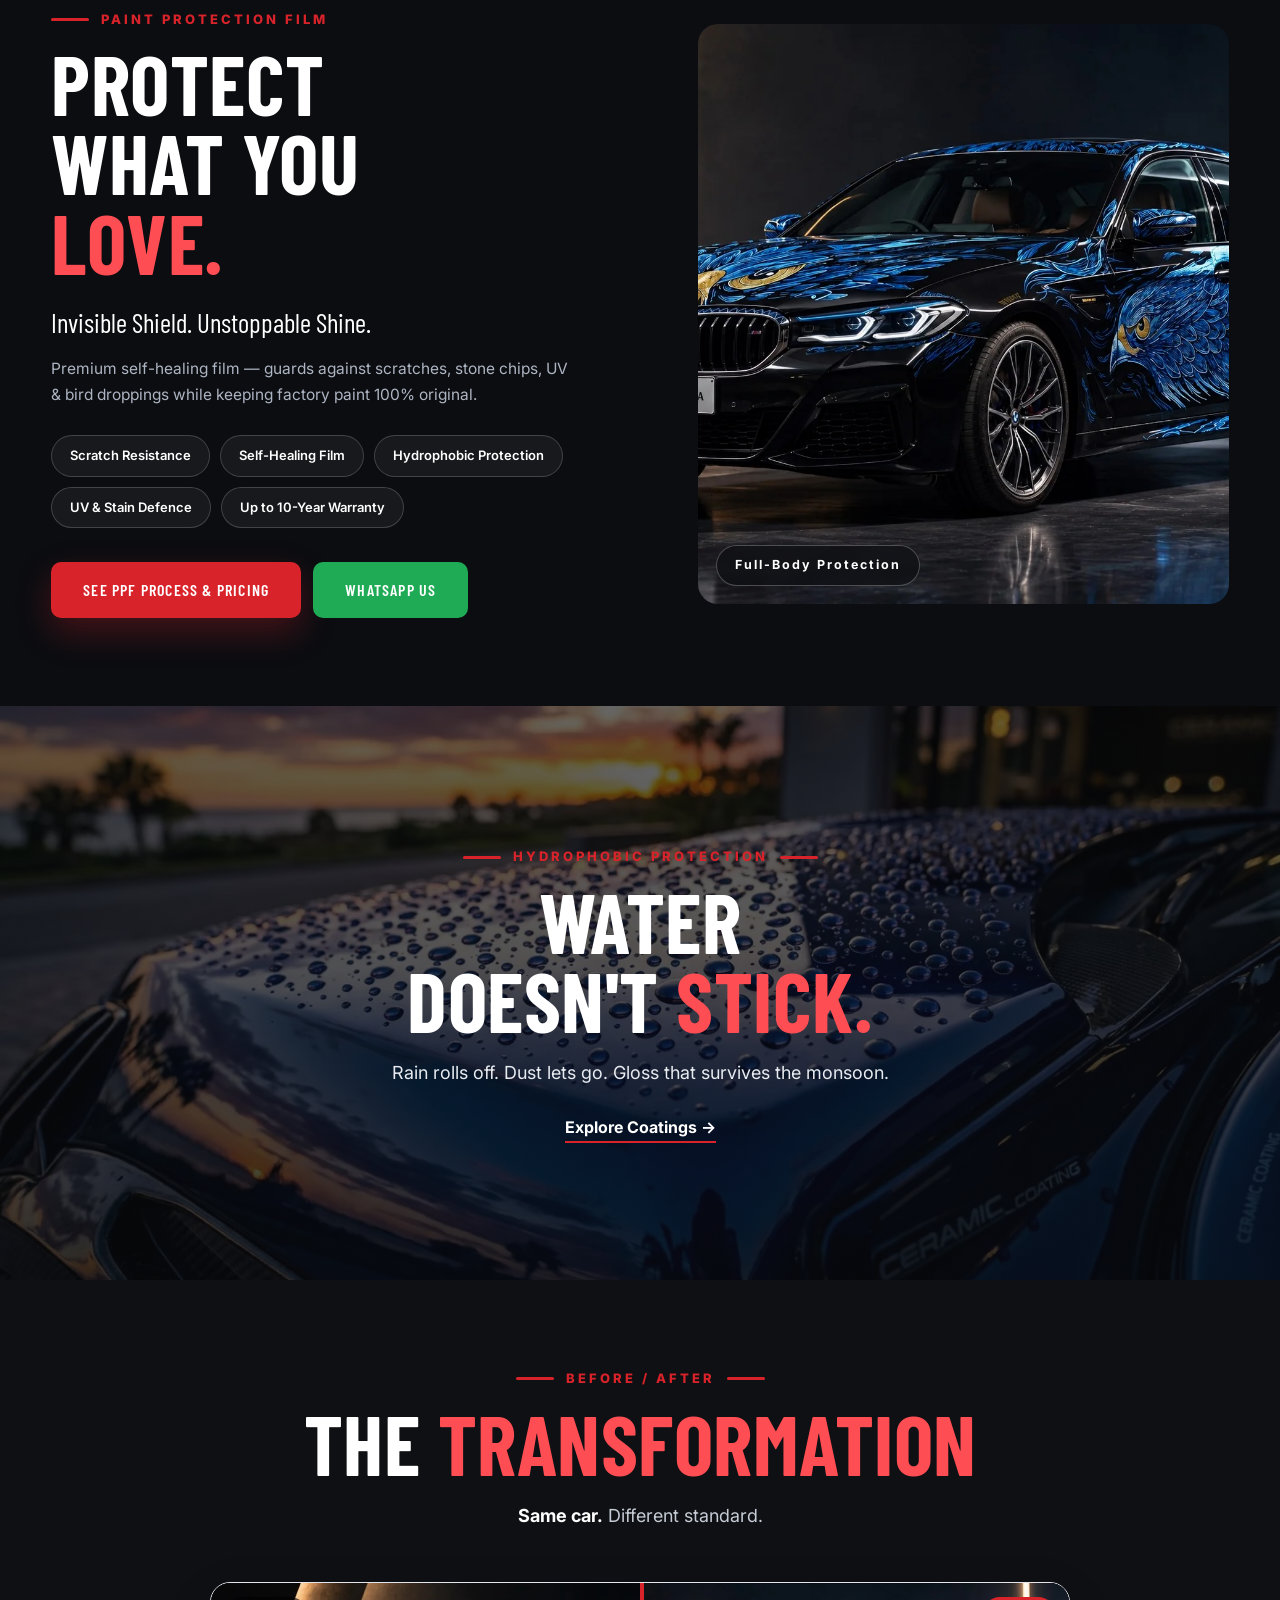
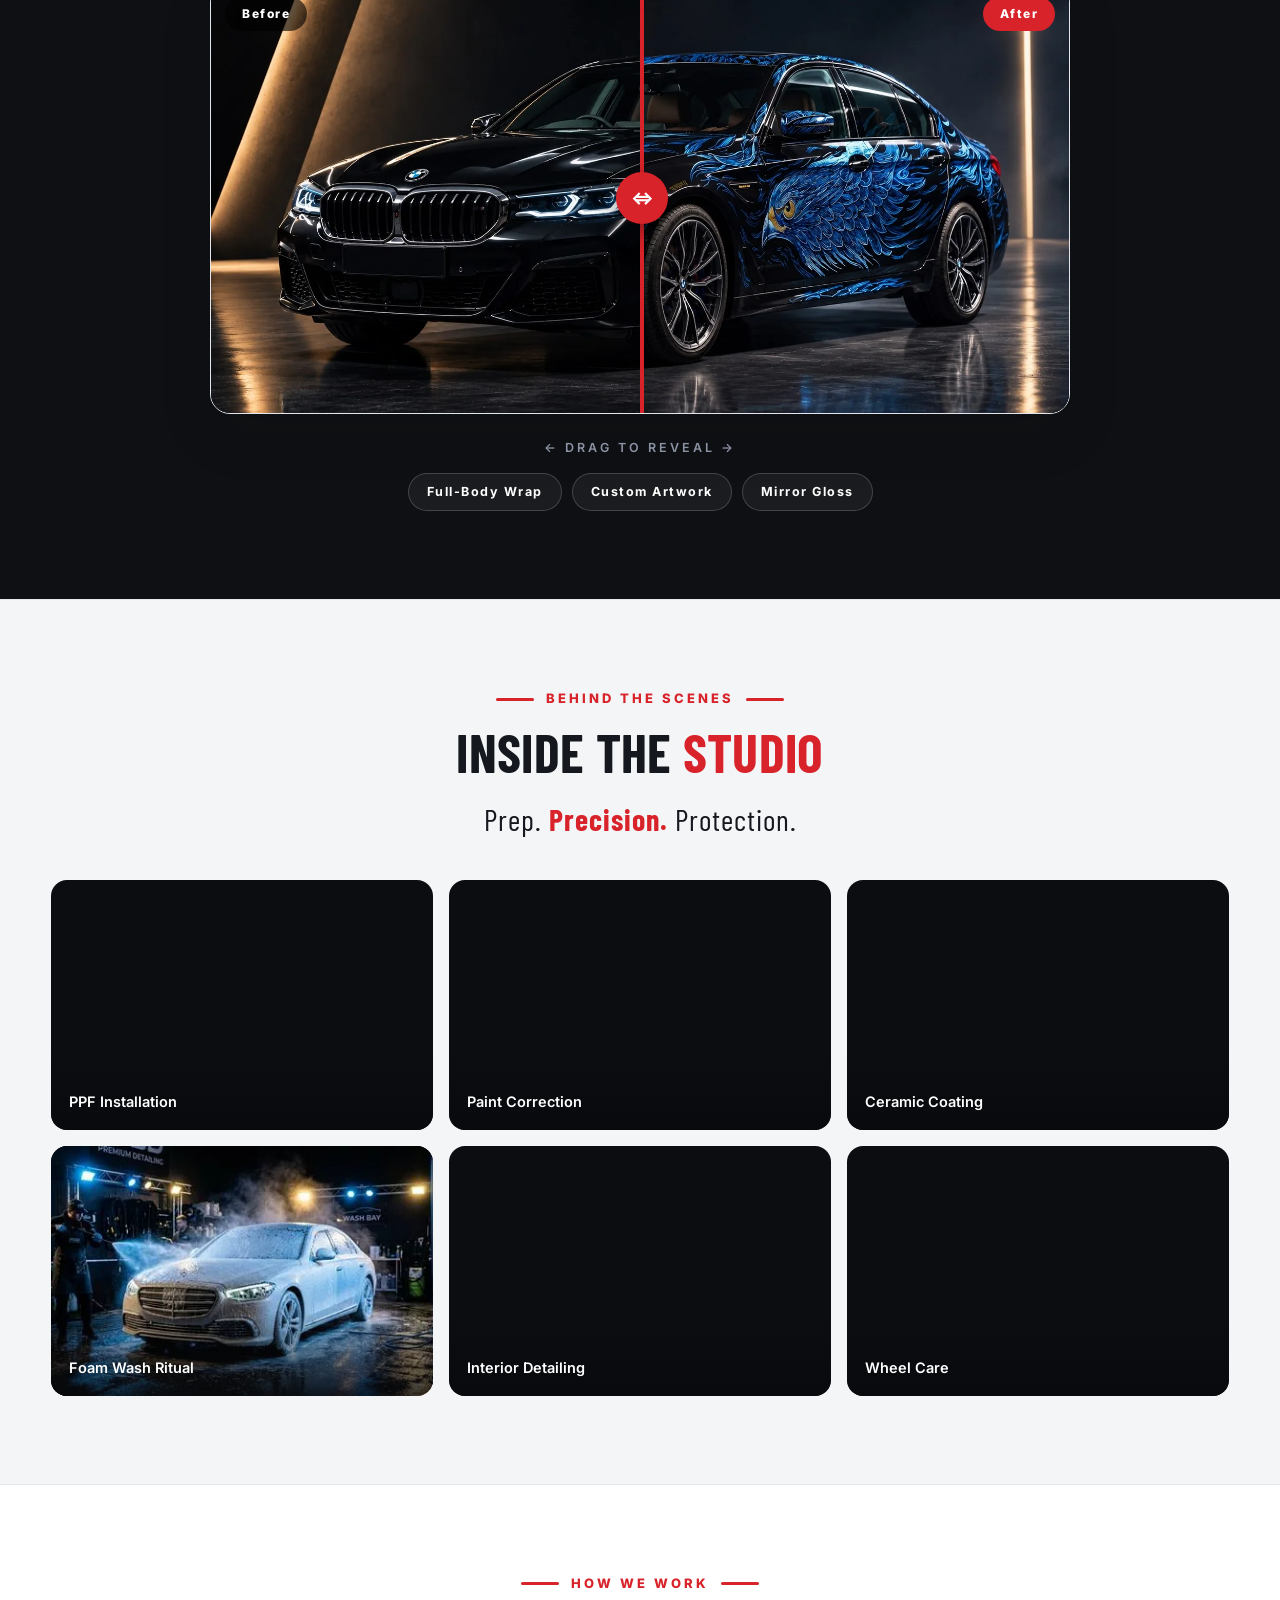
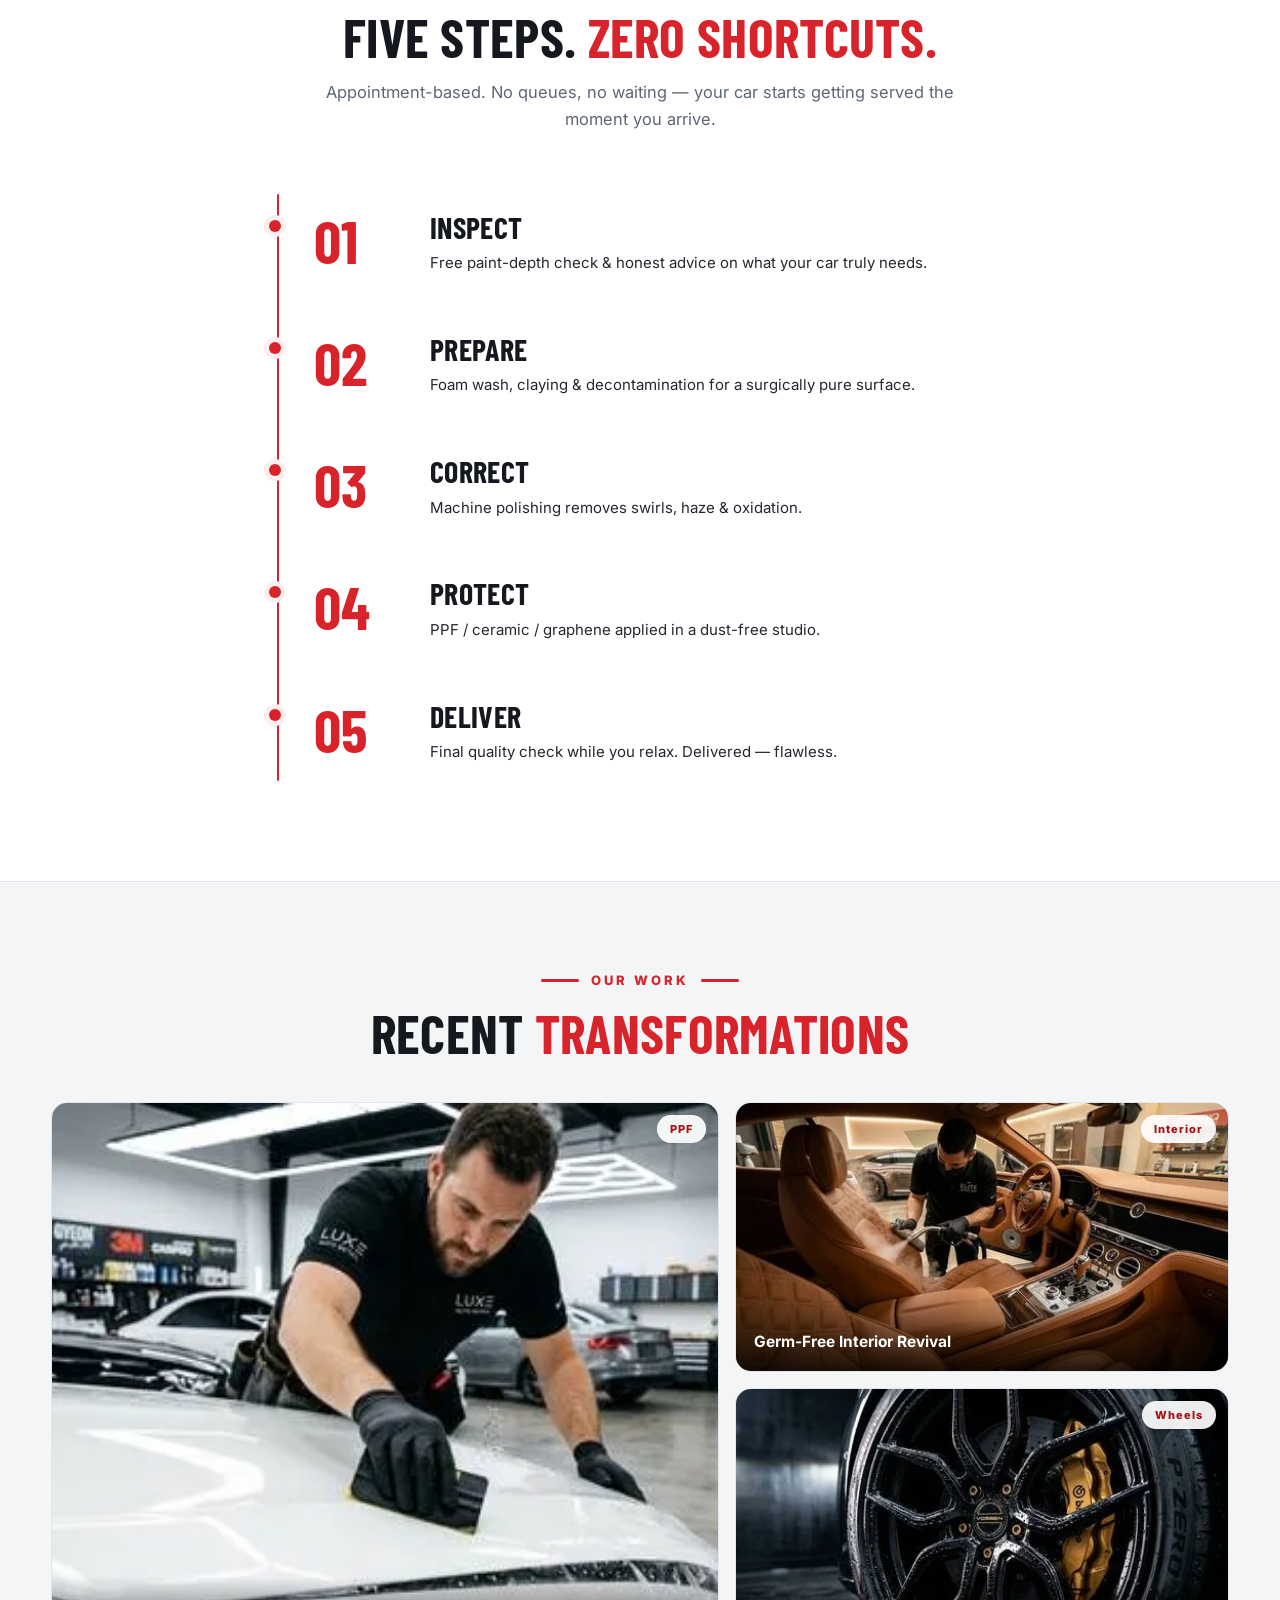
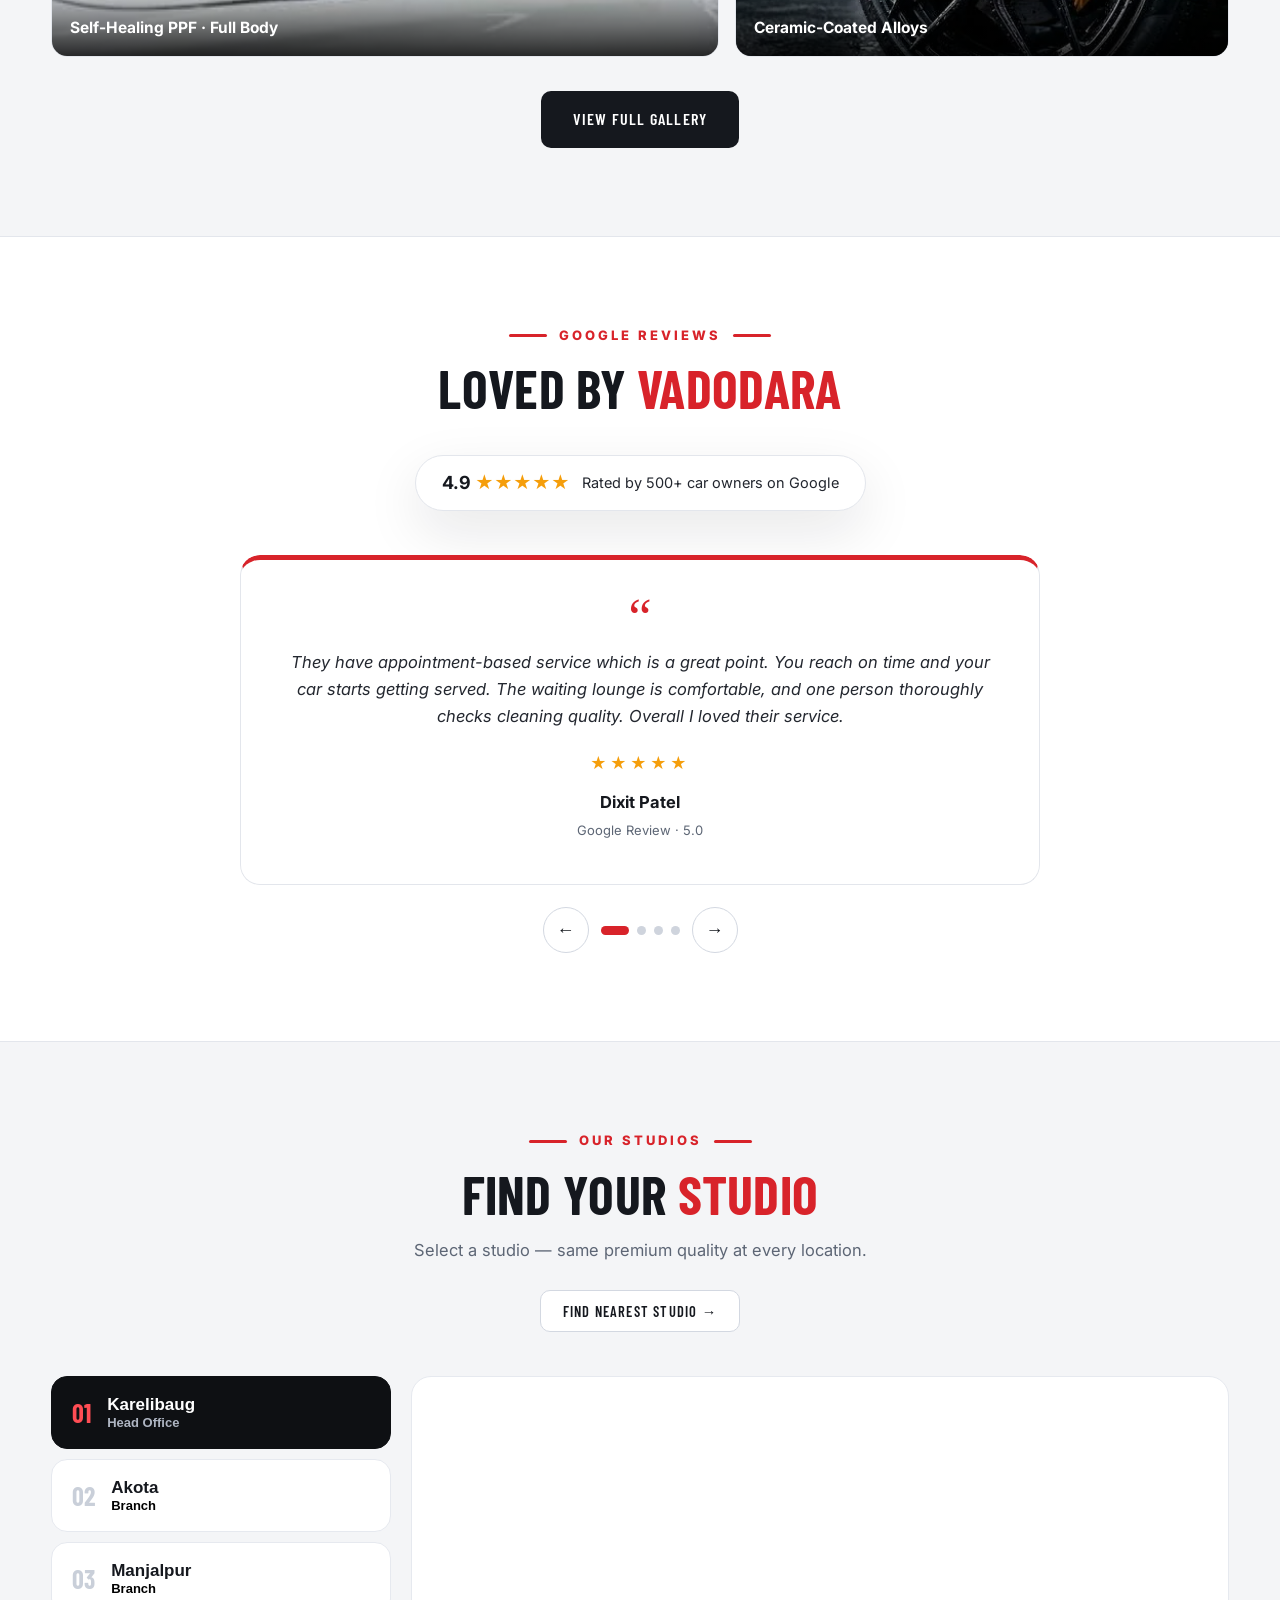
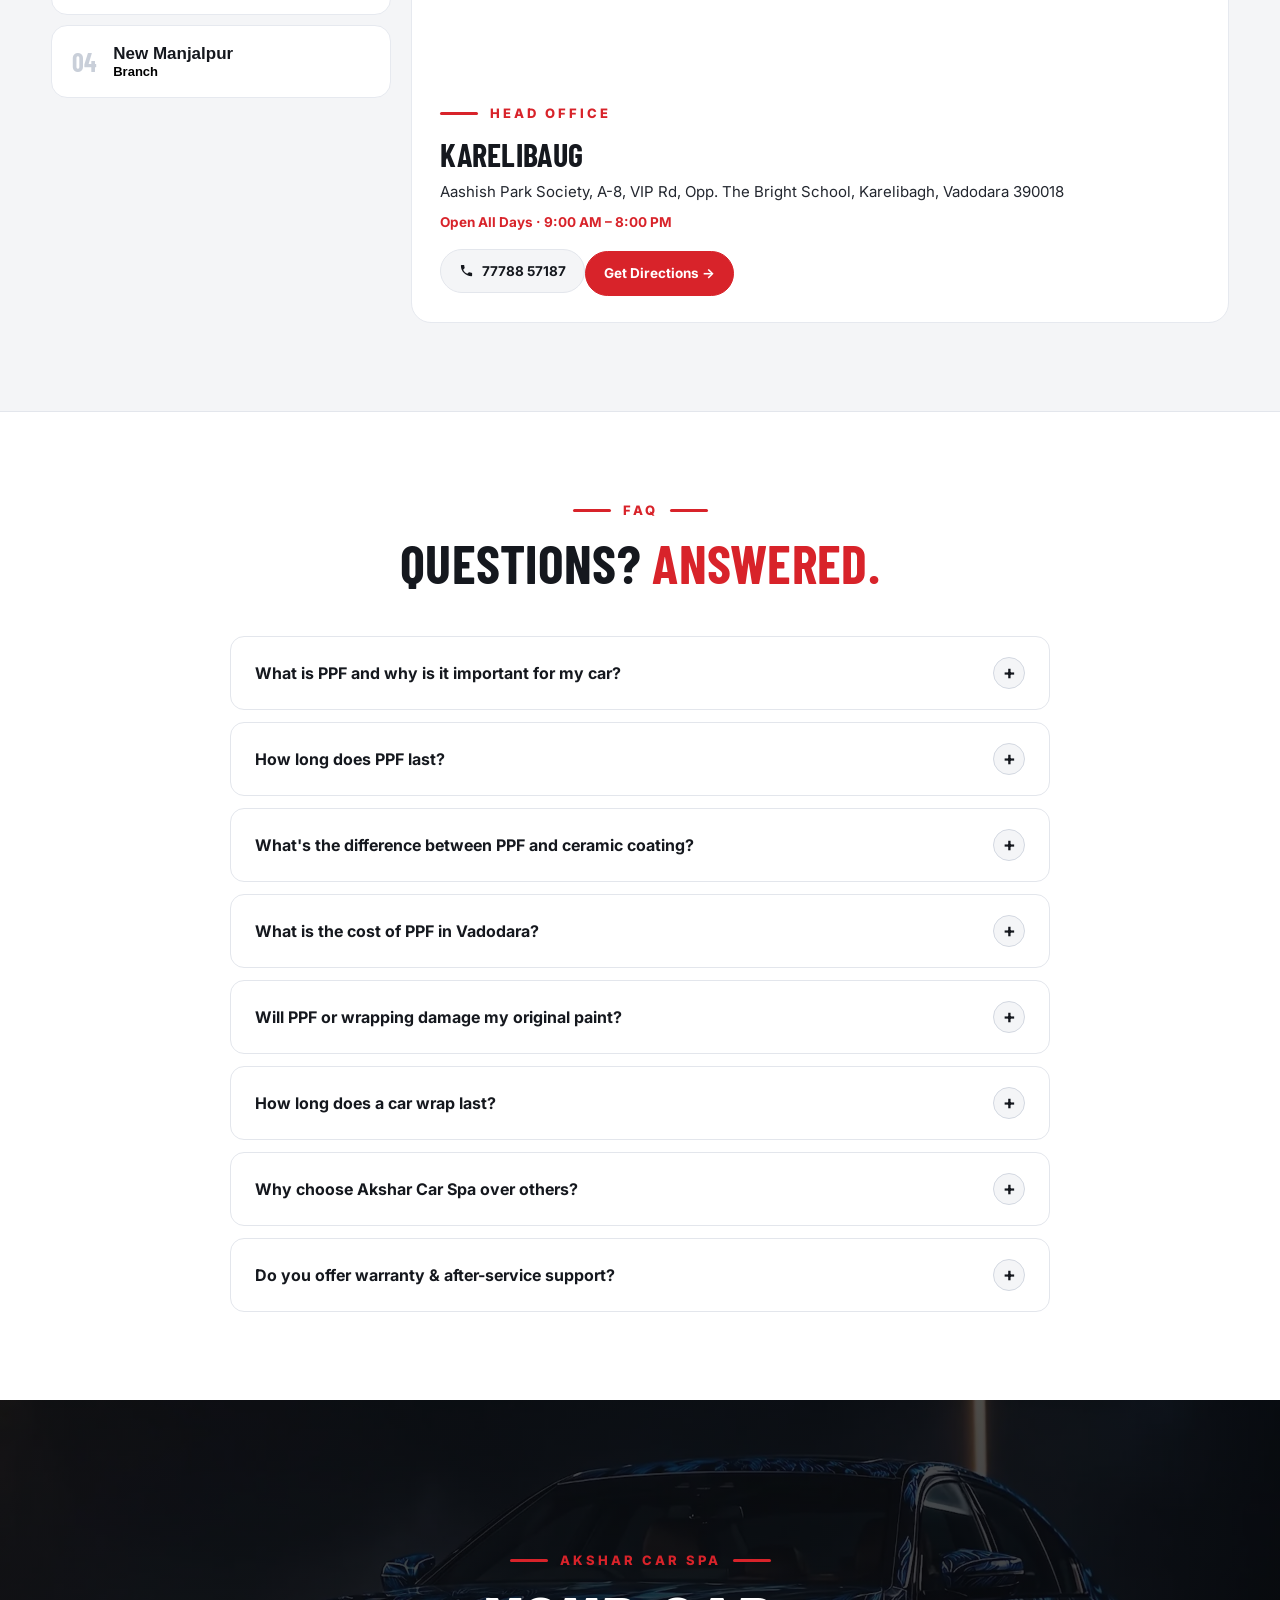
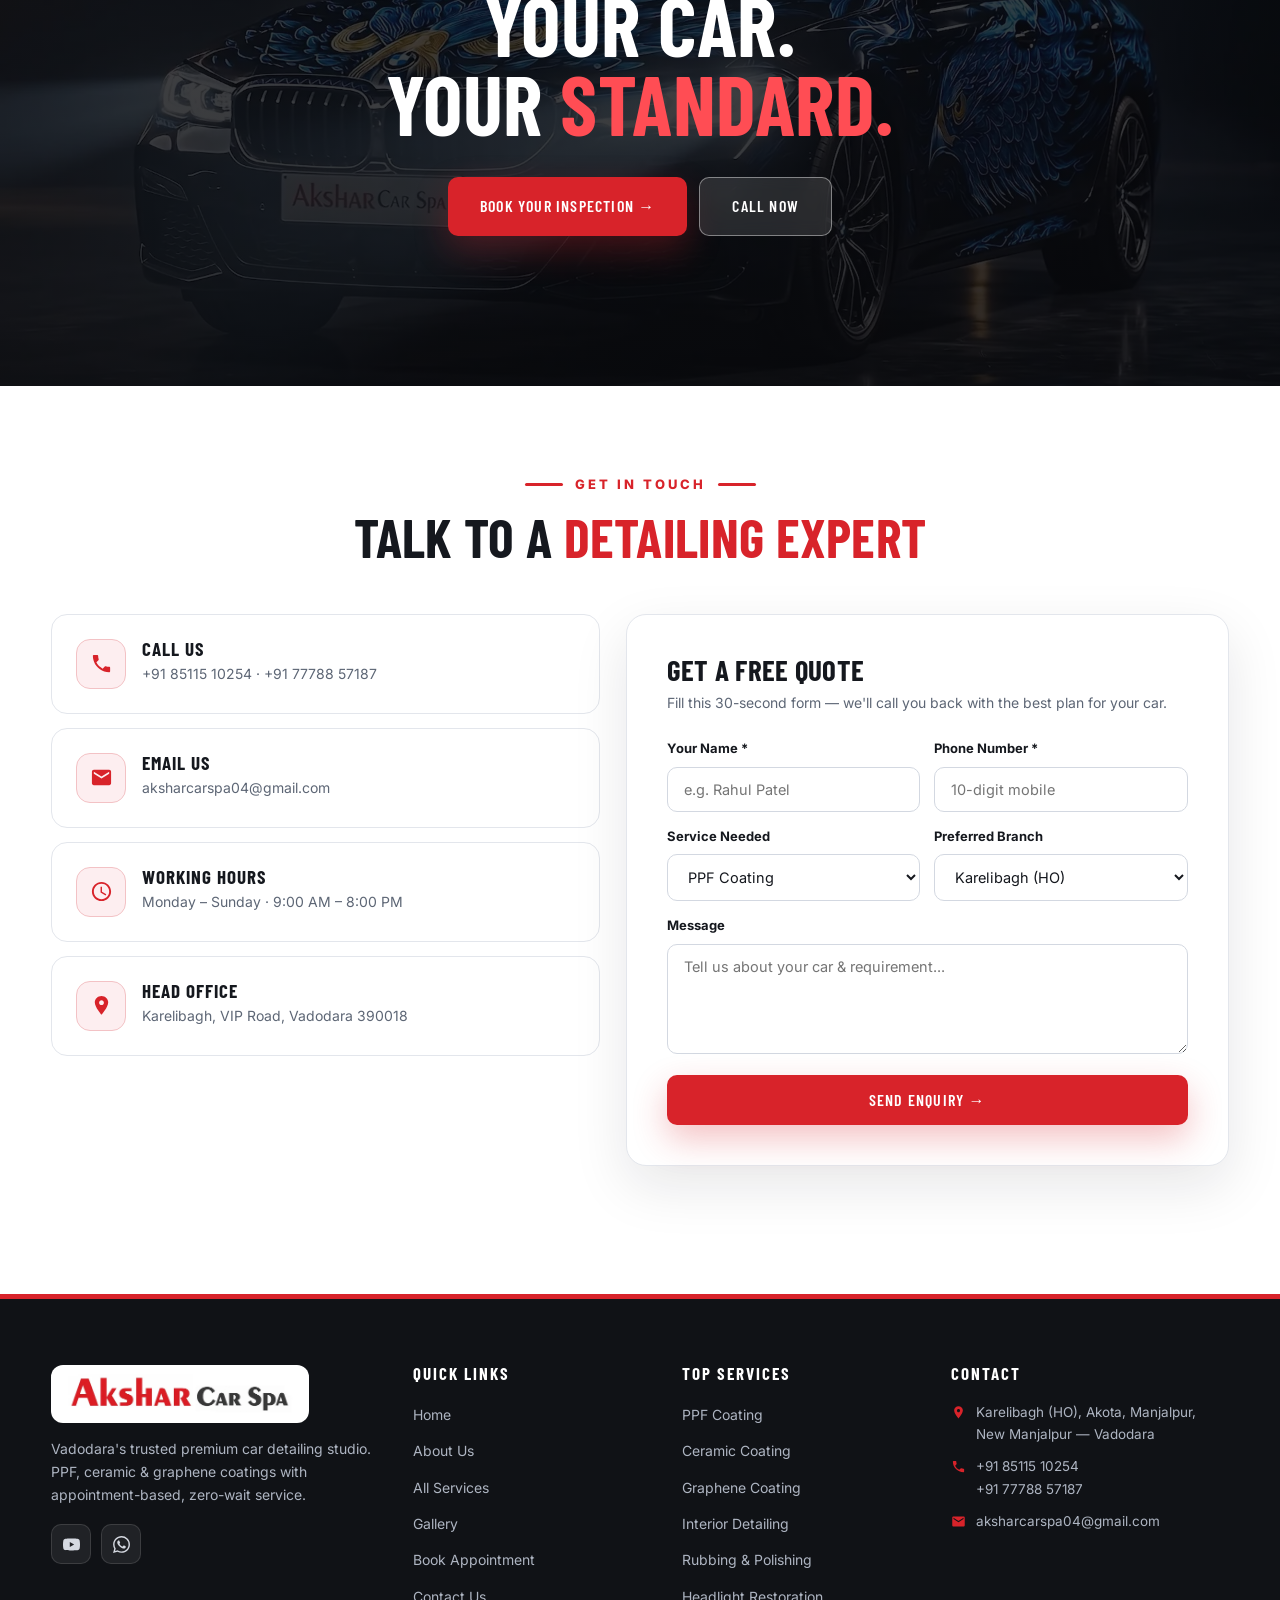
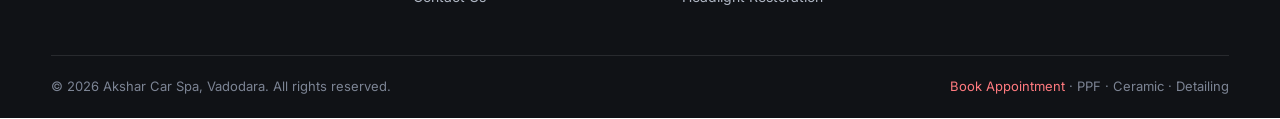
==== commit 42e72363: "Add files via upload" ====
--- a/index.html
+++ b/index.html
@@ -5,6 +5,20 @@
 <meta name="viewport" content="width=device-width, initial-scale=1.0, viewport-fit=cover">
 <title>Akshar Car Spa Vadodara — PPF, Ceramic Coating & Car Detailing</title>
 <meta name="description" content="Vadodara's top-rated car detailing studio. PPF, ceramic & graphene coating, interior detailing at Karelibagh, Akota & Manjalpur. 4.9★ rated. Book free inspection.">
+<link rel="canonical" href="https://www.aksharcarspa.com/">
+<meta property="og:title" content="Akshar Car Spa Vadodara — PPF, Ceramic Coating & Car Detailing">
+<meta property="og:description" content="Vadodara's top-rated car detailing studio. PPF, ceramic & graphene coating, interior detailing at Karelibagh, Akota & Manjalpur. 4.9★ rated. Book free inspection.">
+<meta property="og:type" content="website">
+<meta property="og:url" content="https://www.aksharcarspa.com/">
+<meta property="og:image" content="https://www.aksharcarspa.com/images/hero-poster.jpg">
+<meta property="og:image:width" content="1920">
+<meta property="og:image:height" content="1080">
+<meta property="og:locale" content="en_IN">
+<meta property="og:site_name" content="Akshar Car Spa">
+<meta name="twitter:card" content="summary_large_image">
+<meta name="twitter:title" content="Akshar Car Spa Vadodara — PPF, Ceramic Coating & Car Detailing">
+<meta name="twitter:description" content="Vadodara's top-rated car detailing studio. PPF, ceramic & graphene coating, interior detailing at Karelibagh, Akota & Manjalpur. 4.9★ rated. Book free inspection.">
+<meta name="twitter:image" content="https://www.aksharcarspa.com/images/hero-poster.jpg">
 <meta name="theme-color" content="#d8232a">
 <meta name="mobile-web-app-capable" content="yes">
 <meta name="apple-mobile-web-app-capable" content="yes">
@@ -19,8 +33,18 @@
 <script type="application/ld+json">
 {"@context":"https://schema.org","@type":"AutoBodyShop","name":"Akshar Car Spa","description":"Premium car detailing, PPF and ceramic coating studio in Vadodara.","telephone":"+91-8511510254","email":"aksharcarspa04@gmail.com","address":{"@type":"PostalAddress","streetAddress":"Aashish Park Society A-8, VIP Road, Karelibagh","addressLocality":"Vadodara","postalCode":"390018","addressCountry":"IN"},"openingHours":"Mo-Su 09:00-20:00","priceRange":"₹₹₹","aggregateRating":{"@type":"AggregateRating","ratingValue":"4.9","reviewCount":"500"}}
 </script>
+<script type="application/ld+json">
+{"@context": "https://schema.org", "@type": "FAQPage", "mainEntity": [{"@type": "Question", "name": "What is PPF and why is it important for my car?", "acceptedAnswer": {"@type": "Answer", "text": "PPF (Paint Protection Film) is a transparent, self-healing film that protects your paint from scratches, stone chips, UV rays and bird droppings — keeping your car looking new for years."}}, {"@type": "Question", "name": "How long does PPF last?", "acceptedAnswer": {"@type": "Answer", "text": "Our premium PPF lasts up to 10 years depending on the film type and maintenance. All installations include warranty and aftercare support."}}, {"@type": "Question", "name": "What's the difference between PPF and ceramic coating?", "acceptedAnswer": {"@type": "Answer", "text": "Ceramic coating adds gloss, hydrophobics and chemical resistance, while PPF provides real physical protection against scratches and chips. We also offer combo packages for the best of both worlds."}}, {"@type": "Question", "name": "What is the cost of PPF in Vadodara?", "acceptedAnswer": {"@type": "Answer", "text": "Prices start from ₹20,000 for partial coverage (bumper, bonnet, mirrors) and go up to ₹1.5 lakh for premium full-body wraps. Contact us for a free inspection and exact quote."}}, {"@type": "Question", "name": "Will PPF or wrapping damage my original paint?", "acceptedAnswer": {"@type": "Answer", "text": "Not at all — it protects your factory finish. When removed professionally, your original paint remains intact, which also preserves resale value."}}, {"@type": "Question", "name": "How long does a car wrap last?", "acceptedAnswer": {"@type": "Answer", "text": "High-quality wraps last up to 5 years with proper care. We use branded films and offer custom jobs — roof, mirrors, bonnet or full body."}}, {"@type": "Question", "name": "Why choose Akshar Car Spa over others?", "acceptedAnswer": {"@type": "Answer", "text": "Certified technicians, top-grade films, dust-free studio, appointment-based zero-wait service, 500+ happy clients and a 4.9 Google rating."}}, {"@type": "Question", "name": "Do you offer warranty & after-service support?", "acceptedAnswer": {"@type": "Answer", "text": "Yes — up to 10 years warranty on PPF with complete after-service support and periodic maintenance checkups."}}]}
+</script>
 </head>
 <body>
+<a class="skip-link" href="#main">Skip to content</a>
+<div id="loader" aria-hidden="true"><div class="ld-inner">
+    <div class="ld-logo"><picture><source type="image/webp" srcset="images/logo.webp"><img width="980" height="182" src="images/logo.jpg" alt=""></picture></div>
+    <div class="ld-name">AKSHAR <span>CAR SPA</span></div>
+    <div class="ld-bar"><span></span></div>
+    <div class="ld-tag">Experience The Shine</div>
+  </div></div>
 <div class="scroll-progress" id="scrollProgress"></div>
 
 <!-- ===== TOPBAR ===== -->
@@ -37,7 +61,7 @@
 
 <!-- ===== NAVBAR ===== -->
 <header class="navbar"><div class="container nav-inner">
-  <a href="index.html" class="logo logo-img"><img src="images/logo.jpg" alt="Akshar Car Spa, Vadodara" fetchpriority="high"></a>
+  <a href="index.html" class="logo logo-img"><picture><source type="image/webp" srcset="images/logo.webp"><img width="980" height="182" src="images/logo.jpg" alt="Akshar Car Spa, Vadodara" fetchpriority="high"></picture></a>
   <ul class="nav-links">
     <li><a href="index.html" class="active">Home</a></li>
     <li><a href="about.html">About</a></li>
@@ -46,7 +70,7 @@
         <a href="ppf.html">Paint Protection Film (PPF)</a>
         <a href="coatings.html">Ceramic &amp; Graphene Coating</a>
         <a href="services.html">Premium Car Wash</a>
-        <a href="services.html">Interior Detailing</a>
+        <a href="interior-detailing.html">Interior Detailing</a>
         <a href="services.html" style="color:var(--red);font-weight:700">View All Services →</a>
       </div>
     </li>
@@ -56,10 +80,10 @@
   <div class="nav-cta">
     <a class="nav-phone" href="tel:+918511510254"><span class="ph-ic"><svg viewBox="0 0 24 24"><path d="M6.62 10.79c1.44 2.83 3.76 5.14 6.59 6.59l2.2-2.2c.27-.27.67-.36 1.02-.24 1.12.37 2.33.57 3.57.57.55 0 1 .45 1 1V20c0 .55-.45 1-1 1-9.39 0-17-7.61-17-17 0-.55.45-1 1-1h3.5c.55 0 1 .45 1 1 0 1.25.2 2.45.57 3.57.11.35.03.74-.25 1.02l-2.2 2.2z"/></svg></span><span>+91 85115 10254</span></a>
     <a href="#" class="btn btn-red btn-sm" data-book>Book Appointment</a>
-    <button class="hamburger" aria-label="Menu"><span></span><span></span><span></span></button>
+    <button class="hamburger" aria-label="Menu" aria-expanded="false" aria-controls="mobileMenu"><span></span><span></span><span></span></button>
   </div>
 </div></header>
-<nav class="mobile-menu">
+<nav class="mobile-menu" id="mobileMenu">
   <button class="mm-close">✕</button>
   <a href="index.html" class="active">Home</a>
   <a href="about.html">About Us</a>
@@ -72,29 +96,24 @@
   <a href="#" class="btn btn-red mm-book" data-book>Book Now</a>
 </nav>
 
-<!-- ===== HERO ===== -->
-<!-- ===== CINEMATIC VIDEO HERO ===== -->
+<!-- ===== CINEMATIC HERO ===== -->
 <section class="hero-cine">
   <video class="hero-video" autoplay muted playsinline preload="metadata" poster="images/hero-poster.jpg" aria-hidden="true" tabindex="-1">
+    <source src="videos/hero-mobile.webm" type="video/webm" media="(max-width: 640px)">
     <source src="videos/hero-mobile.mp4" type="video/mp4" media="(max-width: 640px)">
+    <source src="videos/hero-720.webm" type="video/webm" media="(max-width: 820px)">
     <source src="videos/hero-720.mp4" type="video/mp4" media="(max-width: 820px)">
+    <source src="videos/hero-1080.webm" type="video/webm">
     <source src="videos/hero-1080.mp4" type="video/mp4">
   </video>
-  <img class="hc-poster" src="images/small/hero-poster.jpg" alt="" aria-hidden="true">
   <div class="hero-shade"></div>
   <div class="container hero-cine-inner">
-    <div class="hc-badge hc-anim"><span class="stars">★★★★★</span> 4.9 · Vadodara's Trusted Car Spa Since 2014</div>
-    <h1 class="hc-anim">Experience the <span class="hc-red">Shine.</span><span class="hc-kw"> PPF, Ceramic Coating &amp; Car Detailing in Vadodara</span></h1>
-    <p class="hc-anim">Drive with Pride — <b>PPF, ceramic &amp; graphene coating</b> at 4 studios. Appointment-based, zero waiting, up to 10-year warranty.</p>
+    <div class="hc-badge hc-anim"><span class="stars">★★★★★</span> 4.9 · 500+ Google Reviews</div>
+    <h1 class="hc-anim hc-title"><span class="hc-kicker">Akshar Car Spa — Vadodara</span><span class="hc-line"><span>The Art of</span></span><span class="hc-line"><span>Automotive</span></span><span class="hc-line"><span class="hc-shine">Perfection.</span></span><span class="hc-kw"> PPF, Ceramic Coating &amp; Car Detailing in Vadodara</span></h1>
+    <div class="hc-label hc-anim"><span>PPF</span><i>•</i><span>Ceramic</span><i>•</i><span>Graphene</span><i>•</i><span>Detailing</span></div>
     <div class="hero-btns hc-anim">
-      <a href="#" class="btn btn-red" data-book>Book Free Inspection</a>
+      <a href="#" class="btn btn-red" data-book>Book Your Inspection →</a>
       <a href="tel:+918511510254" class="btn btn-glass">Call: 85115 10254</a>
-    </div>
-    <div class="hc-stats hc-anim">
-      <div><strong><span data-count="2500" data-suffix="+">0</span></strong><span>Cars Transformed</span></div>
-      <div><strong><span data-count="4.9">0</span></strong><span>Google Rating</span></div>
-      <div><strong><span data-count="4">0</span></strong><span>Studios</span></div>
-      <div><strong><span data-count="10" data-suffix="Y">0</span></strong><span>PPF Warranty</span></div>
     </div>
   </div>
   <a class="hc-scroll" href="#main" aria-label="Scroll down"><span></span></a>
@@ -106,23 +125,21 @@
   <span>PAINT PROTECTION FILM</span><span>✦</span><span>CERAMIC COATING</span><span>✦</span><span>GRAPHENE COATING</span><span>✦</span><span>PREMIUM CAR WASH</span><span>✦</span><span>INTERIOR DETAILING</span><span>✦</span><span>PAINT CORRECTION</span><span>✦</span>
 </div></div>
 
-<!-- ===== WHO WE ARE ===== -->
+<!-- ===== BRAND INTRO (white) ===== -->
 <section id="main">
-  <span class="sec-index">01</span>
   <div class="container split">
     <div class="split-img reveal">
-      <img src="images/ppf-install.jpg" srcset="images/small/ppf-install.jpg 480w, images/ppf-install.jpg 1024w" sizes="(max-width: 640px) 90vw, (max-width: 1024px) 45vw, 800px" alt="PPF installation at Akshar Car Spa" loading="lazy">
+      <picture><source type="image/webp" srcset="images/small/ppf-install.webp 480w, images/ppf-install.webp 1024w" sizes="(max-width: 640px) 90vw, (max-width: 1024px) 45vw, 800px"><img width="1408" height="768" src="images/ppf-install.jpg" srcset="images/small/ppf-install.jpg 480w, images/ppf-install.jpg 1024w" sizes="(max-width: 640px) 90vw, (max-width: 1024px) 45vw, 800px" alt="PPF installation at Akshar Car Spa" loading="lazy"></picture>
       <div class="img-badge"><strong>4.9<span>★</span></strong><span>Google Rated</span></div>
     </div>
     <div class="reveal reveal-d1">
-      <div class="sec-eyebrow">Who We Are</div>
-      <h2 class="sec-title">Vadodara's Trusted Name in <span class="red">Professional Car Care</span></h2>
-      <p class="sec-sub">We are <b style="color:var(--ink)">Akshar Car Spa</b> — on a mission to treat your vehicle like royalty. Skilled detailers, world-class technology, and one rule: we don't just clean cars, we turn them into <b style="color:var(--ink)">head-turning masterpieces</b>.</p>
+      <div class="sec-eyebrow">The Studio</div>
+      <h2 class="sec-title">Where Cars Become <span class="red">Masterpieces</span></h2>
+      <p class="sec-sub">We are <b style="color:var(--ink)">Akshar Car Spa</b> — Vadodara's premium car detailing and protection studio. Skilled detailers, world-class technology, and one rule: we don't just clean cars, we turn them into <b style="color:var(--ink)">head-turning masterpieces</b>.</p>
       <ul class="check-list">
         <li><span class="check-ic"><svg viewBox="0 0 24 24"><path d="M9 16.17L4.83 12l-1.42 1.41L9 19 21 7l-1.41-1.41z"/></svg></span><span><b>Cutting-edge tools</b> trusted by international detailing brands</span></li>
         <li><span class="check-ic"><svg viewBox="0 0 24 24"><path d="M9 16.17L4.83 12l-1.42 1.41L9 19 21 7l-1.41-1.41z"/></svg></span><span><b>Eco-friendly, non-abrasive,</b> high-performance products</span></li>
         <li><span class="check-ic"><svg viewBox="0 0 24 24"><path d="M9 16.17L4.83 12l-1.42 1.41L9 19 21 7l-1.41-1.41z"/></svg></span><span><b>Trained &amp; certified technicians</b> in modern detailing techniques</span></li>
-        <li><span class="check-ic"><svg viewBox="0 0 24 24"><path d="M9 16.17L4.83 12l-1.42 1.41L9 19 21 7l-1.41-1.41z"/></svg></span><span><b>Quality check at every stage</b> — nothing less than perfection</span></li>
       </ul>
       <div class="hero-btns" style="margin:0">
         <a href="about.html" class="btn btn-dark">Our Story</a>
@@ -130,108 +147,71 @@
       </div>
     </div>
   </div>
-</section>
-
-<!-- ===== WHAT WE DO ===== -->
+  <div class="container"><div class="stats-band reveal">
+    <div><strong><span data-count="2500" data-suffix="+">0</span></strong><span>Cars Serviced</span></div>
+    <div><strong><span data-count="4.9">0</span>★</strong><span>Customer Rating</span></div>
+    <div><strong><span data-count="4">0</span></strong><span>Studios</span></div>
+    <div><strong><span data-count="10" data-suffix="Y">0</span></strong><span>PPF Warranty</span></div>
+  </div></div>
+</section>
+
+<!-- ===== SERVICES HIERARCHY (light gray) ===== -->
 <section class="gray-sec">
-  <span class="sec-index">02</span>
   <div class="container">
     <div class="center reveal">
       <div class="sec-eyebrow">What We Do</div>
-      <h2 class="sec-title">Complete Car Care, <span class="red">Under One Roof</span></h2>
-      <p class="sec-sub">From deep detailing to long-term protection — every treatment is personalised, precise and backed by premium-grade products.</p>
-    </div>
-    <div class="pillars">
-      <div class="pillar reveal">
-        <div class="pillar-img"><span class="pillar-num">01 · Restore</span><img src="images/paint-correction.jpg" srcset="images/small/paint-correction.jpg 480w, images/paint-correction.jpg 1024w" sizes="(max-width: 640px) 90vw, (max-width: 1024px) 45vw, 800px" alt="Paint correction and detailing" loading="lazy"></div>
-        <div class="pillar-body">
-          <h3>Detailing</h3>
-          <p>Skin restoration — we buff away the faded, worn-out layer to reveal a fresh, glossy finish.</p>
-          <ul><li>Paint Correction</li><li>Headlight Restoration</li><li>Wheel &amp; Chrome Detailing</li><li>Leather &amp; Fabric Restoration</li></ul>
-          <a href="services.html" class="link-arrow">Explore Detailing →</a>
+      <h2 class="sec-title">Protection First. <span class="red">Shine Always.</span></h2>
+      <p class="sec-sub">Three signature treatments define Akshar — everything else supports them.</p>
+    </div>
+    <div class="feat-grid">
+      <a href="ppf.html" class="feat-card reveal">
+        <div class="feat-img"><span class="feat-num">01</span><picture><source type="image/webp" srcset="images/small/ppf-install.webp 480w, images/ppf-install.webp 1024w" sizes="(max-width: 640px) 90vw, (max-width: 1024px) 45vw, 600px"><img width="1408" height="768" src="images/ppf-install.jpg" srcset="images/small/ppf-install.jpg 480w, images/ppf-install.jpg 1024w" sizes="(max-width: 640px) 90vw, (max-width: 1024px) 45vw, 600px" alt="Paint protection film installation" loading="lazy"></picture></div>
+        <div class="feat-body"><h3>Paint Protection Film</h3><p>Self-healing, hydrophobic armour. Ultimate scratch &amp; chip defence.</p><div class="feat-meta"><span class="price">from ₹20,000</span><span class="link-arrow">Explore →</span></div></div>
+      </a>
+      <a href="coatings.html" class="feat-card reveal reveal-d1">
+        <div class="feat-img"><span class="feat-num">02</span><picture><source type="image/webp" srcset="images/small/ceramic-coating.webp 480w, images/ceramic-coating.webp 1024w" sizes="(max-width: 640px) 90vw, (max-width: 1024px) 45vw, 600px"><img width="1408" height="768" src="images/ceramic-coating.jpg" srcset="images/small/ceramic-coating.jpg 480w, images/ceramic-coating.jpg 1024w" sizes="(max-width: 640px) 90vw, (max-width: 1024px) 45vw, 600px" alt="Ceramic coating water beading" loading="lazy"></picture></div>
+        <div class="feat-body"><h3>Ceramic Coating</h3><p>Double-coated nano ceramic. Deep gloss + chemical resistance.</p><div class="feat-meta"><span class="price">from ₹14,999</span><span class="link-arrow">Explore →</span></div></div>
+      </a>
+      <a href="coatings.html" class="feat-card reveal reveal-d2">
+        <div class="feat-img"><span class="feat-num">03</span><picture><source type="image/webp" srcset="images/small/hero-poster.webp 480w, images/hero-poster.webp 1024w" sizes="(max-width: 640px) 90vw, (max-width: 1024px) 45vw, 600px"><img width="1920" height="1080" src="images/hero-poster.jpg" srcset="images/small/hero-poster.jpg 480w, images/hero-poster.jpg 1024w" sizes="(max-width: 640px) 90vw, (max-width: 1024px) 45vw, 600px" alt="Glossy protected show car" loading="lazy"></picture></div>
+        <div class="feat-body"><h3>Graphene Coating</h3><p>Next-gen graphene. Stronger, slicker, longer-lasting shine.</p><div class="feat-meta"><span class="price">from ₹19,999</span><span class="link-arrow">Explore →</span></div></div>
+      </a>
+    </div>
+    <div class="reveal"><div class="also-row"><span class="also-label">Also at the studio:</span>
+      <a href="interior-detailing.html">Interior Detailing</a><a href="services.html">Rubbing &amp; Polishing</a><a href="headlight-restoration.html">Headlight Restoration</a><a href="services.html">Windshield Coating</a><a href="services.html">Alloy Wheel Coating</a><a href="services.html">Engine Coating</a>
+    </div></div>
+    <div class="center reveal"><a href="services.html" class="btn btn-dark">Explore All Services →</a></div>
+  </div>
+</section>
+
+<!-- ===== RESTORE / PROTECT / MAINTAIN (white, interactive) ===== -->
+<section>
+  <div class="container">
+    <div class="center reveal">
+      <div class="sec-eyebrow">One Car. Three Experiences.</div>
+      <h2 class="sec-title">Restore. Protect. <span class="red">Maintain.</span></h2>
+    </div>
+    <div class="rpm reveal">
+      <div class="rpm-visual"><picture><source type="image/webp" srcset="images/small/paint-correction.webp 480w, images/paint-correction.webp 1024w" sizes="(max-width: 640px) 90vw, (max-width: 1024px) 50vw, 640px"><img width="1408" height="768" id="rpmImg" src="images/paint-correction.jpg" srcset="images/small/paint-correction.jpg 480w, images/paint-correction.jpg 1024w" sizes="(max-width: 640px) 90vw, (max-width: 1024px) 50vw, 640px" alt="Paint correction in progress" loading="lazy"></picture><span class="rpm-tag" id="rpmTag">01 · Restore</span></div>
+      <div class="rpm-body">
+        <div class="rpm-opts" role="tablist" aria-label="Experiences">
+          <button class="rpm-opt active" data-rpm="0" role="tab" aria-selected="true"><span class="rpm-n">01</span><span class="rpm-t">Restore</span></button>
+          <button class="rpm-opt" data-rpm="1" role="tab" aria-selected="false"><span class="rpm-n">02</span><span class="rpm-t">Protect</span></button>
+          <button class="rpm-opt" data-rpm="2" role="tab" aria-selected="false"><span class="rpm-n">03</span><span class="rpm-t">Maintain</span></button>
         </div>
-      </div>
-      <div class="pillar reveal reveal-d1">
-        <div class="pillar-img"><span class="pillar-num">02 · Protect</span><img src="images/ceramic-coating.jpg" srcset="images/small/ceramic-coating.jpg 480w, images/ceramic-coating.jpg 1024w" sizes="(max-width: 640px) 90vw, (max-width: 1024px) 45vw, 800px" alt="Ceramic and PPF protection" loading="lazy"></div>
-        <div class="pillar-body">
-          <h3>Protection</h3>
-          <p>Premium nano-ceramic coatings, graphene and self-healing PPF that lock in shine for years.</p>
-          <ul><li>Paint Protection Film (PPF)</li><li>Ceramic &amp; Graphene Coating</li><li>Glass &amp; Alloy Coating</li><li>Interior Surface Protection</li></ul>
-          <a href="ppf.html" class="link-arrow">Explore Protection →</a>
+        <div class="rpm-pane" id="rpmPane">
+          <h3 id="rpmTitle">Back to better than new.</h3>
+          <p id="rpmDesc">Machine-led paint correction that erases years of swirls, haze and oxidation.</p>
+          <ul id="rpmList"><li>Paint Correction</li><li>Swirl &amp; Oxidation Removal</li><li>Headlight Restoration</li></ul>
+          <a id="rpmLink" href="services.html" class="link-arrow">Explore Detailing →</a>
         </div>
       </div>
-      <div class="pillar reveal reveal-d2">
-        <div class="pillar-img"><span class="pillar-num">03 · Maintain</span><img src="images/foam-wash.jpg" srcset="images/small/foam-wash.jpg 480w, images/foam-wash.jpg 1024w" sizes="(max-width: 640px) 90vw, (max-width: 1024px) 45vw, 800px" alt="Maintenance car wash" loading="lazy"></div>
-        <div class="pillar-body">
-          <h3>Maintenance</h3>
-          <p>Designed-for-coating upkeep that keeps protection performing at its peak, every day.</p>
-          <ul><li>Coating Maintenance Wash</li><li>Boosts Gloss &amp; Durability</li><li>Dust &amp; Water-spot Defence</li><li>Periodic Checkups</li></ul>
-          <a href="services.html" class="link-arrow">Explore Maintenance →</a>
-        </div>
-      </div>
-    </div>
-  </div>
-</section>
-
-<!-- ===== SERVICES PREVIEW ===== -->
-<section>
-  <span class="sec-index">03</span>
-  <div class="container">
-    <div class="center reveal">
-      <div class="sec-eyebrow">Our Services</div>
-      <h2 class="sec-title">Premium Treatments, <span class="red">Honest Pricing</span></h2>
-      <p class="sec-sub">Every service starts with a free inspection &amp; consultation. No hidden charges — ever.</p>
-    </div>
-    <div class="services-grid">
-      <a href="ppf.html" class="svc reveal"><span class="svc-ic"><svg viewBox="0 0 24 24"><path d="M12 1L3 5v6c0 5.55 3.84 10.74 9 12 5.16-1.26 9-6.45 9-12V5l-9-4z"/></svg></span><h3>Paint Protection Film</h3><p>Self-healing, hydrophobic PPF. Ultimate scratch &amp; chip defence.</p><span class="price">from ₹20,000</span></a>
-      <a href="coatings.html" class="svc reveal reveal-d1"><span class="svc-ic"><svg viewBox="0 0 24 24"><path d="M19 9l1.25-2.75L23 5l-2.75-1.25L19 1l-1.25 2.75L15 5l2.75 1.25L19 9zm-7.5.5L9 4 6.5 9.5 1 12l5.5 2.5L9 20l2.5-5.5L17 12l-5.5-2.5zM19 15l-1.25 2.75L15 19l2.75 1.25L19 23l1.25-2.75L23 19l-2.75-1.25L19 15z"/></svg></span><h3>Ceramic Coating</h3><p>Double-coated nano ceramic. Deep gloss + chemical resistance.</p><span class="price">from ₹14,999</span></a>
-      <a href="coatings.html" class="svc reveal reveal-d2"><span class="svc-ic"><svg viewBox="0 0 24 24"><path d="M12 2.69l5.66 5.66a8 8 0 11-11.31 0z"/></svg></span><h3>Graphene Coating</h3><p>Next-gen graphene. Stronger, slicker, longer-lasting shine.</p><span class="price">from ₹19,999</span></a>
-      <a href="services.html" class="svc reveal reveal-d3"><span class="svc-ic"><svg viewBox="0 0 24 24"><path d="M18.92 6.01C18.72 5.42 18.16 5 17.5 5h-11c-.66 0-1.21.42-1.42 1.01L3 12v8c0 .55.45 1 1 1h1c.55 0 1-.45 1-1v-1h12v1c0 .55.45 1 1 1h1c.55 0 1-.45 1-1v-8l-2.08-5.99zM6.5 16c-.83 0-1.5-.67-1.5-1.5S5.67 13 6.5 13s1.5.67 1.5 1.5S7.33 16 6.5 16zm11 0c-.83 0-1.5-.67-1.5-1.5s.67-1.5 1.5-1.5 1.5.67 1.5 1.5-.67 1.5-1.5 1.5zM5 11l1.5-4.5h11L19 11H5z"/></svg></span><h3>Interior Detailing</h3><p>Germ-free deep cleaning. Steam, shampoo &amp; odour removal.</p><span class="price">from ₹2,499</span></a>
-      <a href="services.html" class="svc reveal"><span class="svc-ic"><svg viewBox="0 0 24 24"><path d="M22.7 19l-9.1-9.1c.9-2.3.4-5-1.5-6.9-2-2-5-2.4-7.4-1.3L9 6 6 9 1.6 4.7C.4 7.1.9 10.1 2.9 12.1c1.9 1.9 4.6 2.4 6.9 1.5l9.1 9.1c.4.4 1 .4 1.4 0l2.4-2.4c.39-.39.39-1.02 0-1.41z"/></svg></span><h3>Rubbing &amp; Polishing</h3><p>Machine polishing that erases swirls, oxidation &amp; dullness.</p><span class="price">from ₹3,499</span></a>
-      <a href="services.html" class="svc reveal reveal-d1"><span class="svc-ic"><svg viewBox="0 0 24 24"><path d="M9 21c0 .55.45 1 1 1h4c.55 0 1-.45 1-1v-1H9v1zm3-19C8.14 2 5 5.14 5 9c0 2.38 1.19 4.47 3 5.74V17c0 .55.45 1 1 1h6c.55 0 1-.45 1-1v-2.26c1.81-1.27 3-3.36 3-5.74 0-3.86-3.14-7-7-7z"/></svg></span><h3>Headlight Restoration</h3><p>Yellow, hazy headlights restored to crystal-clear brightness.</p><span class="price">from ₹999</span></a>
-      <a href="services.html" class="svc reveal reveal-d2"><span class="svc-ic"><svg viewBox="0 0 24 24"><path d="M12 4.5C7 4.5 2.73 7.61 1 12c1.73 4.39 6 7.5 11 7.5s9.27-3.11 11-7.5c-1.73-4.39-6-7.5-11-7.5zM12 17c-2.76 0-5-2.24-5-5s2.24-5 5-5 5 2.24 5 5-2.24 5-5 5zm0-8c-1.66 0-3 1.34-3 3s1.34 3 3 3 3-1.34 3-3-1.34-3-3-3z"/></svg></span><h3>Windshield Coating</h3><p>Hydrophobic glass. Rain rolls off — clearer night driving.</p><span class="price">from ₹1,499</span></a>
-      <a href="services.html" class="svc reveal reveal-d3"><span class="svc-ic"><svg viewBox="0 0 24 24"><path d="M12 2C6.48 2 2 6.48 2 12s4.48 10 10 10 10-4.48 10-10S17.52 2 12 2zm0 14.5c-2.49 0-4.5-2.01-4.5-4.5S9.51 7.5 12 7.5s4.5 2.01 4.5 4.5-2.01 4.5-4.5 4.5zm0-5.5c-.55 0-1 .45-1 1s.45 1 1 1 1-.45 1-1-.45-1-1-1z"/></svg></span><h3>Alloy Wheel Coating</h3><p>Brake-dust resistant ceramic shield for wheels that pop.</p><span class="price">from ₹2,999</span></a>
-    </div>
-    <div class="center reveal" style="margin-top:38px"><a href="services.html" class="btn btn-dark">View All 15+ Services</a></div>
-  </div>
-</section>
-
-<!-- ===== PPF BANNER ===== -->
-<section style="padding-top:0"><div class="container">
-  <div class="ppf-banner reveal">
-    <div class="sec-eyebrow">Best PPF Coating in Vadodara</div>
-    <h2>Invisible Shield.<br>Unstoppable Shine.</h2>
-    <p>Premium self-healing Paint Protection Film — protects against scratches, stone chips, UV &amp; bird droppings while keeping your factory paint 100% original.</p>
-    <div class="ppf-points"><span>Up to 10-Year Warranty</span><span>Self-Healing Film</span><span>Dust-Free Studio</span><span>Full / Partial Coverage</span></div>
-    <div class="hero-btns" style="margin:0">
-      <a href="ppf.html" class="btn btn-red">See PPF Process &amp; Pricing</a>
-      <a href="https://wa.me/918511510254?text=Hi!%20I%20want%20PPF%20price%20for%20my%20car." target="_blank" class="btn btn-green">WhatsApp Us</a>
-    </div>
-  </div>
-</div></section>
-
-<!-- ===== PROCESS ===== -->
+    </div>
+  </div>
+</section>
+
+<!-- ===== PRICING (light gray) ===== -->
 <section class="gray-sec">
-  <span class="sec-index">04</span>
-  <div class="container">
-    <div class="center reveal">
-      <div class="sec-eyebrow">How We Work</div>
-      <h2 class="sec-title">A Process Built for <span class="red">Perfection</span></h2>
-      <p class="sec-sub">Appointment-based. No queues, no waiting — your car starts getting served the moment you arrive.</p>
-    </div>
-    <div class="steps">
-      <div class="step reveal"><div class="step-n">1</div><h4>Free Inspection</h4><p>Paint-depth check &amp; honest advice on what your car needs.</p></div>
-      <div class="step reveal reveal-d1"><div class="step-n">2</div><h4>Deep Wash &amp; Prep</h4><p>Foam wash, claying &amp; decontamination for a pure surface.</p></div>
-      <div class="step reveal reveal-d2"><div class="step-n">3</div><h4>Correction</h4><p>Machine polishing removes swirls, haze &amp; oxidation.</p></div>
-      <div class="step reveal reveal-d3"><div class="step-n">4</div><h4>Protection</h4><p>PPF / ceramic / graphene applied in a dust-free studio.</p></div>
-      <div class="step reveal reveal-d3"><div class="step-n">5</div><h4>Quality Check</h4><p>Final inspection while you relax in the lounge. Delivered.</p></div>
-    </div>
-  </div>
-</section>
-
-<!-- ===== PRICING ===== -->
-<section>
-  <span class="sec-index">05</span>
   <div class="container">
     <div class="center reveal">
       <div class="sec-eyebrow">Combo Packages</div>
@@ -278,37 +258,117 @@
   </div>
 </section>
 
-<!-- ===== GALLERY + BEFORE/AFTER ===== -->
+<!-- ===== PPF SIGNATURE (black) ===== -->
+<section class="black-sec ppf-sig">
+  <div class="container ppf-sig-grid">
+    <div class="reveal">
+      <div class="sec-eyebrow">Paint Protection Film</div>
+      <h2 class="display">Protect<br>What You<br><span class="red">Love.</span></h2>
+      <p class="ppf-sig-sub">Invisible Shield. Unstoppable Shine.</p>
+      <p class="ppf-sig-copy">Premium self-healing film — guards against scratches, stone chips, UV &amp; bird droppings while keeping factory paint 100% original.</p>
+      <div class="ppf-feats">
+        <span class="reveal">Scratch Resistance</span><span class="reveal reveal-d1">Self-Healing Film</span><span class="reveal reveal-d2">Hydrophobic Protection</span><span class="reveal">UV &amp; Stain Defence</span><span class="reveal reveal-d1">Up to 10-Year Warranty</span>
+      </div>
+      <div class="hero-btns" style="margin:0">
+        <a href="ppf.html" class="btn btn-red">See PPF Process &amp; Pricing</a>
+        <a href="https://wa.me/918511510254?text=Hi!%20I%20want%20PPF%20price%20for%20my%20car." target="_blank" rel="noopener" class="btn btn-green">WhatsApp Us</a>
+      </div>
+    </div>
+    <div class="ppf-sig-img reveal reveal-d1"><picture><source type="image/webp" srcset="images/small/ba-after.webp 480w, images/ba-after.webp 1024w" sizes="(max-width: 640px) 90vw, (max-width: 1024px) 45vw, 640px"><img width="1672" height="940" src="images/ba-after.jpg" srcset="images/small/ba-after.jpg 480w, images/ba-after.jpg 1024w" sizes="(max-width: 640px) 90vw, (max-width: 1024px) 45vw, 640px" alt="Protected show car with custom finish" loading="lazy"></picture><span class="ppf-sig-tag">Full-Body Protection</span></div>
+  </div>
+</section>
+
+<!-- ===== HYDROPHOBIC (black, image-led) ===== -->
+<section class="black-sec hydro">
+  <picture><source type="image/webp" srcset="images/small/ceramic-coating.webp 480w, images/ceramic-coating.webp 1024w" sizes="100vw"><img width="1408" height="768" class="hydro-bg" src="images/ceramic-coating.jpg" srcset="images/small/ceramic-coating.jpg 480w, images/ceramic-coating.jpg 1024w" sizes="100vw" alt="Water beading on ceramic coated paint" loading="lazy"></picture>
+  <div class="hydro-shade"></div>
+  <div class="container center reveal">
+    <div class="sec-eyebrow">Hydrophobic Protection</div>
+    <h2 class="display">Water<br>Doesn't <span class="red">Stick.</span></h2>
+    <p class="hydro-copy">Rain rolls off. Dust lets go. Gloss that survives the monsoon.</p>
+    <a href="coatings.html" class="hydro-link">Explore Coatings →</a>
+  </div>
+</section>
+
+<!-- ===== TRANSFORMATION (black) ===== -->
+<section class="black-sec transform">
+  <div class="container">
+    <div class="center reveal">
+      <div class="sec-eyebrow">Before / After</div>
+      <h2 class="display">The <span class="red">Transformation</span></h2>
+      <p class="tr-sub"><b>Same car.</b> Different standard.</p>
+    </div>
+    <div class="ba-wrap reveal"><div class="ba-box">
+      <picture><source type="image/webp" srcset="images/small/ba-before.webp 480w, images/ba-before.webp 1024w" sizes="(max-width: 640px) 90vw, 800px"><img width="1672" height="941" src="images/ba-before.jpg" srcset="images/small/ba-before.jpg 480w, images/ba-before.jpg 1024w" sizes="(max-width: 640px) 90vw, 800px" alt="Before: plain black BMW" loading="lazy"></picture>
+      <picture><source type="image/webp" srcset="images/small/ba-after.webp 480w, images/ba-after.webp 1024w" sizes="(max-width: 640px) 90vw, 800px"><img width="1672" height="940" class="ba-after" src="images/ba-after.jpg" srcset="images/small/ba-after.jpg 480w, images/ba-after.jpg 1024w" sizes="(max-width: 640px) 90vw, 800px" alt="After: blue eagle wrap by Akshar Car Spa" loading="lazy"></picture>
+      <span class="ba-label before">Before</span><span class="ba-label after">After</span>
+      <div class="ba-handle" role="slider" tabindex="0" aria-label="Before after comparison slider" aria-valuemin="0" aria-valuemax="100" aria-valuenow="50"><div class="ba-knob">⇔</div></div>
+    </div></div>
+    <div class="tr-hint reveal">← Drag to Reveal →</div>
+    <div class="tr-tags reveal"><span>Full-Body Wrap</span><span>Custom Artwork</span><span>Mirror Gloss</span></div>
+  </div>
+</section>
+
+<!-- ===== INSIDE THE STUDIO (light gray) ===== -->
 <section class="gray-sec">
-  <span class="sec-index">06</span>
+  <div class="container">
+    <div class="center reveal">
+      <div class="sec-eyebrow">Behind The Scenes</div>
+      <h2 class="sec-title">Inside The <span class="red">Studio</span></h2>
+      <p class="studio-words">Prep. <b>Precision.</b> Protection.</p>
+    </div>
+    <div class="studio-strip reveal">
+      <figure><picture><source type="image/webp" srcset="images/small/ppf-install.webp 480w, images/ppf-install.webp 1024w" sizes="(max-width: 640px) 80vw, (max-width: 1024px) 40vw, 360px"><img width="1408" height="768" src="images/ppf-install.jpg" srcset="images/small/ppf-install.jpg 480w, images/ppf-install.jpg 1024w" sizes="(max-width: 640px) 80vw, (max-width: 1024px) 40vw, 360px" alt="PPF installation" loading="lazy"></picture><figcaption>PPF Installation</figcaption></figure>
+      <figure><picture><source type="image/webp" srcset="images/small/paint-correction.webp 480w, images/paint-correction.webp 1024w" sizes="(max-width: 640px) 80vw, (max-width: 1024px) 40vw, 360px"><img width="1408" height="768" src="images/paint-correction.jpg" srcset="images/small/paint-correction.jpg 480w, images/paint-correction.jpg 1024w" sizes="(max-width: 640px) 80vw, (max-width: 1024px) 40vw, 360px" alt="Paint correction" loading="lazy"></picture><figcaption>Paint Correction</figcaption></figure>
+      <figure><picture><source type="image/webp" srcset="images/small/ceramic-coating.webp 480w, images/ceramic-coating.webp 1024w" sizes="(max-width: 640px) 80vw, (max-width: 1024px) 40vw, 360px"><img width="1408" height="768" src="images/ceramic-coating.jpg" srcset="images/small/ceramic-coating.jpg 480w, images/ceramic-coating.jpg 1024w" sizes="(max-width: 640px) 80vw, (max-width: 1024px) 40vw, 360px" alt="Ceramic coating" loading="lazy"></picture><figcaption>Ceramic Coating</figcaption></figure>
+      <figure><picture><source type="image/webp" srcset="images/small/foam-wash.webp 480w, images/foam-wash.webp 1024w" sizes="(max-width: 640px) 80vw, (max-width: 1024px) 40vw, 360px"><img width="1408" height="768" src="images/foam-wash.jpg" srcset="images/small/foam-wash.jpg 480w, images/foam-wash.jpg 1024w" sizes="(max-width: 640px) 80vw, (max-width: 1024px) 40vw, 360px" alt="Foam wash ritual" loading="lazy"></picture><figcaption>Foam Wash Ritual</figcaption></figure>
+      <figure><picture><source type="image/webp" srcset="images/small/interior-detail.webp 480w, images/interior-detail.webp 1024w" sizes="(max-width: 640px) 80vw, (max-width: 1024px) 40vw, 360px"><img width="1408" height="768" src="images/interior-detail.jpg" srcset="images/small/interior-detail.jpg 480w, images/interior-detail.jpg 1024w" sizes="(max-width: 640px) 80vw, (max-width: 1024px) 40vw, 360px" alt="Interior detailing" loading="lazy"></picture><figcaption>Interior Detailing</figcaption></figure>
+      <figure><picture><source type="image/webp" srcset="images/small/alloy-wheel.webp 480w, images/alloy-wheel.webp 1024w" sizes="(max-width: 640px) 80vw, (max-width: 1024px) 40vw, 360px"><img width="1408" height="768" src="images/alloy-wheel.jpg" srcset="images/small/alloy-wheel.jpg 480w, images/alloy-wheel.jpg 1024w" sizes="(max-width: 640px) 80vw, (max-width: 1024px) 40vw, 360px" alt="Wheel care" loading="lazy"></picture><figcaption>Wheel Care</figcaption></figure>
+    </div>
+  </div>
+</section>
+
+<!-- ===== PROCESS TIMELINE (white) ===== -->
+<section>
+  <div class="container">
+    <div class="center reveal">
+      <div class="sec-eyebrow">How We Work</div>
+      <h2 class="sec-title">Five Steps. <span class="red">Zero Shortcuts.</span></h2>
+      <p class="sec-sub">Appointment-based. No queues, no waiting — your car starts getting served the moment you arrive.</p>
+    </div>
+    <div class="timeline" id="processTimeline">
+      <div class="tl-progress"><span id="tlBar"></span></div>
+      <div class="tl-step reveal"><span class="tl-n">01</span><div><h4>Inspect</h4><p>Free paint-depth check &amp; honest advice on what your car truly needs.</p></div></div>
+      <div class="tl-step reveal"><span class="tl-n">02</span><div><h4>Prepare</h4><p>Foam wash, claying &amp; decontamination for a surgically pure surface.</p></div></div>
+      <div class="tl-step reveal"><span class="tl-n">03</span><div><h4>Correct</h4><p>Machine polishing removes swirls, haze &amp; oxidation.</p></div></div>
+      <div class="tl-step reveal"><span class="tl-n">04</span><div><h4>Protect</h4><p>PPF / ceramic / graphene applied in a dust-free studio.</p></div></div>
+      <div class="tl-step reveal"><span class="tl-n">05</span><div><h4>Deliver</h4><p>Final quality check while you relax. Delivered — flawless.</p></div></div>
+    </div>
+  </div>
+</section>
+
+<!-- ===== GALLERY EDITORIAL (light gray) ===== -->
+<section class="gray-sec">
   <div class="container">
     <div class="center reveal">
       <div class="sec-eyebrow">Our Work</div>
-      <h2 class="sec-title">Real Cars. Real <span class="red">Transformations.</span></h2>
-      <p class="sec-sub">Drag the slider to see the Akshar difference.</p>
-    </div>
-    <div class="ba-wrap reveal"><div class="ba-box">
-      <img src="images/ba-before.jpg" srcset="images/small/ba-before.jpg 480w, images/ba-before.jpg 1024w" sizes="(max-width: 640px) 90vw, 800px" alt="Before: plain black BMW" loading="lazy">
-      <img class="ba-after" src="images/ba-after.jpg" srcset="images/small/ba-after.jpg 480w, images/ba-after.jpg 1024w" sizes="(max-width: 640px) 90vw, 800px" alt="After: blue eagle wrap by Akshar Car Spa" loading="lazy">
-      <span class="ba-label before">Before</span><span class="ba-label after">After</span>
-      <div class="ba-handle"><div class="ba-knob">⇔</div></div>
-    </div></div>
-    <div class="gal-grid">
-      <div class="gal-item reveal"><img src="images/ppf-install.jpg" srcset="images/small/ppf-install.jpg 480w, images/ppf-install.jpg 1024w" sizes="(max-width: 640px) 90vw, (max-width: 1024px) 45vw, 800px" alt="PPF installation" loading="lazy"><span class="gal-tag">PPF</span><div class="gal-cap">Self-Healing PPF · Full Body</div></div>
-      <div class="gal-item reveal reveal-d1"><img src="images/interior-detail.jpg" srcset="images/small/interior-detail.jpg 480w, images/interior-detail.jpg 1024w" sizes="(max-width: 640px) 90vw, (max-width: 1024px) 45vw, 800px" alt="Interior detailing" loading="lazy"><span class="gal-tag">Interior</span><div class="gal-cap">Germ-Free Interior Revival</div></div>
-      <div class="gal-item reveal reveal-d2"><img src="images/alloy-wheel.jpg" srcset="images/small/alloy-wheel.jpg 480w, images/alloy-wheel.jpg 1024w" sizes="(max-width: 640px) 90vw, (max-width: 1024px) 45vw, 800px" alt="Alloy wheel coating" loading="lazy"><span class="gal-tag">Wheels</span><div class="gal-cap">Ceramic-Coated Alloys</div></div>
-    </div>
-    <div class="center reveal" style="margin-top:34px"><a href="gallery.html" class="btn btn-red">View Full Gallery</a></div>
-  </div>
-</section>
-
-<!-- ===== TESTIMONIALS ===== -->
+      <h2 class="sec-title">Recent <span class="red">Transformations</span></h2>
+    </div>
+    <div class="gal-ed">
+      <div class="gal-item gal-big reveal"><picture><source type="image/webp" srcset="images/small/ppf-install.webp 480w, images/ppf-install.webp 1024w" sizes="(max-width: 640px) 90vw, 800px"><img width="1408" height="768" src="images/ppf-install.jpg" srcset="images/small/ppf-install.jpg 480w, images/ppf-install.jpg 1024w" sizes="(max-width: 640px) 90vw, 800px" alt="PPF installation" loading="lazy"></picture><span class="gal-tag">PPF</span><div class="gal-cap">Self-Healing PPF · Full Body</div></div>
+      <div class="gal-item reveal reveal-d1"><picture><source type="image/webp" srcset="images/small/interior-detail.webp 480w, images/interior-detail.webp 1024w" sizes="(max-width: 640px) 90vw, 500px"><img width="1408" height="768" src="images/interior-detail.jpg" srcset="images/small/interior-detail.jpg 480w, images/interior-detail.jpg 1024w" sizes="(max-width: 640px) 90vw, 500px" alt="Interior detailing" loading="lazy"></picture><span class="gal-tag">Interior</span><div class="gal-cap">Germ-Free Interior Revival</div></div>
+      <div class="gal-item reveal reveal-d2"><picture><source type="image/webp" srcset="images/small/alloy-wheel.webp 480w, images/alloy-wheel.webp 1024w" sizes="(max-width: 640px) 90vw, 500px"><img width="1408" height="768" src="images/alloy-wheel.jpg" srcset="images/small/alloy-wheel.jpg 480w, images/alloy-wheel.jpg 1024w" sizes="(max-width: 640px) 90vw, 500px" alt="Alloy wheel coating" loading="lazy"></picture><span class="gal-tag">Wheels</span><div class="gal-cap">Ceramic-Coated Alloys</div></div>
+    </div>
+    <div class="center reveal"><a href="gallery.html" class="btn btn-dark">View Full Gallery</a></div>
+  </div>
+</section>
+
+<!-- ===== TESTIMONIALS (white) ===== -->
 <section>
-  <span class="sec-index">07</span>
   <div class="container">
     <div class="center reveal">
       <div class="sec-eyebrow">Google Reviews</div>
-      <h2 class="sec-title">What Customers <span class="red">Are Saying</span></h2>
+      <h2 class="sec-title">Loved by <span class="red">Vadodara</span></h2>
       <div class="g-badge"><strong>4.9 <span class="stars">★★★★★</span></strong> Rated by 500+ car owners on Google</div>
     </div>
     <div class="testi-shell reveal">
@@ -323,117 +383,76 @@
   </div>
 </section>
 
-<!-- ===== VIDEOS ===== -->
+<!-- ===== LOCATIONS (light gray, interactive) ===== -->
 <section class="gray-sec">
-  <span class="sec-index">08</span>
-  <div class="container">
-    <div class="center reveal">
-      <div class="sec-eyebrow">Media</div>
-      <h2 class="sec-title">Watch Us <span class="red">In Action</span></h2>
-      <p class="sec-sub">5,000+ subscribers follow our transformations on YouTube — <b style="color:var(--ink)">AKSHAR CAR SPA India</b>.</p>
-    </div>
-    <div class="video-grid">
-      <a class="video-card reveal" href="https://www.youtube.com/channel/UCruIUTBnso2y1WBrChyFluQ" target="_blank"><div class="video-thumb" style="background-image:url('images/ppf-install.jpg')"><span class="play-btn"><svg viewBox="0 0 24 24"><path d="M8 5v14l11-7z"/></svg></span></div><div class="v-body"><h4>PPF Installation Process</h4><small>Watch how we wrap cars flawlessly →</small></div></a>
-      <a class="video-card reveal reveal-d1" href="https://www.youtube.com/channel/UCruIUTBnso2y1WBrChyFluQ" target="_blank"><div class="video-thumb" style="background-image:url('images/ceramic-coating.jpg')"><span class="play-btn"><svg viewBox="0 0 24 24"><path d="M8 5v14l11-7z"/></svg></span></div><div class="v-body"><h4>Ceramic &amp; Graphene Coatings</h4><small>Hydrophobic magic, up close →</small></div></a>
-      <a class="video-card reveal reveal-d2" href="https://www.youtube.com/channel/UCruIUTBnso2y1WBrChyFluQ" target="_blank"><div class="video-thumb" style="background-image:url('images/foam-wash.jpg')"><span class="play-btn"><svg viewBox="0 0 24 24"><path d="M8 5v14l11-7z"/></svg></span></div><div class="v-body"><h4>Premium Car Wash Ritual</h4><small>Foam, finesse &amp; mirror shine →</small></div></a>
-    </div>
-  </div>
-</section>
-
-<!-- ===== BRANCHES WITH MAPS ===== -->
+  <div class="container">
+    <div class="center reveal">
+      <div class="sec-eyebrow">Our Studios</div>
+      <h2 class="sec-title">Find Your <span class="red">Studio</span></h2>
+      <p class="sec-sub">Select a studio — same premium quality at every location.</p>
+    </div>
+    <div class="center" style="margin-top:26px"><button id="locNear" class="btn btn-ghost btn-sm" hidden>Find Nearest Studio →</button></div>
+    <div class="loc-wrap reveal">
+      <div class="loc-list" role="tablist" aria-label="Studios">
+        <button class="loc-btn active" data-loc="0" role="tab" aria-selected="true"><span class="loc-n">01</span><span><b>Karelibaug</b><small>Head Office</small></span></button>
+        <button class="loc-btn" data-loc="1" role="tab" aria-selected="false"><span class="loc-n">02</span><span><b>Akota</b><small>Branch</small></span></button>
+        <button class="loc-btn" data-loc="2" role="tab" aria-selected="false"><span class="loc-n">03</span><span><b>Manjalpur</b><small>Branch</small></span></button>
+        <button class="loc-btn" data-loc="3" role="tab" aria-selected="false"><span class="loc-n">04</span><span><b>New Manjalpur</b><small>Branch</small></span></button>
+      </div>
+      <div class="loc-panel">
+        <div class="loc-map"><iframe id="locMap" title="Akshar Car Spa studio map" src="https://www.google.com/maps?q=Akshar%20Car%20Spa%20VIP%20Road%20Karelibagh%20Vadodara&output=embed" loading="lazy"></iframe></div>
+        <div class="loc-info">
+          <div class="sec-eyebrow" id="locTag">Head Office</div>
+          <h3 id="locName">Karelibaug</h3>
+          <p id="locAddr">Aashish Park Society, A-8, VIP Rd, Opp. The Bright School, Karelibagh, Vadodara 390018</p>
+          <p class="loc-hours">Open All Days · 9:00 AM – 8:00 PM</p>
+          <div class="br-contact"><a class="chip" id="locPhone" href="tel:+917778857187"><svg viewBox="0 0 24 24"><path d="M6.62 10.79c1.44 2.83 3.76 5.14 6.59 6.59l2.2-2.2c.27-.27.67-.36 1.02-.24 1.12.37 2.33.57 3.57.57.55 0 1 .45 1 1V20c0 .55-.45 1-1 1-9.39 0-17-7.61-17-17 0-.55.45-1 1-1h3.5c.55 0 1 .45 1 1 0 1.25.2 2.45.57 3.57.11.35.03.74-.25 1.02l-2.2 2.2z"/></svg> <span id="locPhoneNum">77788 57187</span></a><a class="chip red" id="locDir" href="https://maps.app.goo.gl/1LebAeTbuKiXCMzs5" target="_blank" rel="noopener">Get Directions →</a></div>
+        </div>
+      </div>
+    </div>
+  </div>
+</section>
+
+<!-- ===== FAQ (white) ===== -->
 <section>
-  <span class="sec-index">09</span>
-  <div class="container">
-    <div class="center reveal">
-      <div class="sec-eyebrow">Our Branches</div>
-      <h2 class="sec-title">4 Studios Across <span class="red">Vadodara</span></h2>
-      <p class="sec-sub">Tap any map to open live navigation in Google Maps. Same premium quality at every studio.</p>
-    </div>
-    <div class="branch-grid">
-      <div class="map-card reveal">
-        <div class="map-frame">
-          <iframe title="Akshar Car Spa Karelibagh map" src="https://www.google.com/maps?q=Akshar%20Car%20Spa%20VIP%20Road%20Karelibagh%20Vadodara&output=embed" loading="lazy"></iframe>
-          <a class="map-open" href="https://maps.app.goo.gl/1LebAeTbuKiXCMzs5" target="_blank" aria-label="Open Karelibagh location in Google Maps"><span><i>◉</i> Open in Google Maps</span></a>
-          <span class="map-hint">Tap map to navigate →</span>
-        </div>
-        <div class="map-body">
-          <div class="br-head"><span class="br-ic"><svg viewBox="0 0 24 24"><path d="M12 2C8.13 2 5 5.13 5 8.5c0 5.25 7 13 7 13s7-7.75 7-13C19 5.13 15.87 2 12 2zm0 9.5c-1.38 0-2.5-1.12-2.5-2.5s1.12-2.5 2.5-2.5 2.5 1.12 2.5 2.5-1.12 2.5-2.5 2.5z"/></svg></span><h3><small>Head Office</small>Karelibagh</h3></div>
-          <p>Aashish Park Society, A-8, VIP Rd, Opp. The Bright School, Karelibagh, Vadodara 390018</p>
-          <div class="br-contact"><a class="chip" href="tel:+917778857187"><svg viewBox="0 0 24 24"><path d="M6.62 10.79c1.44 2.83 3.76 5.14 6.59 6.59l2.2-2.2c.27-.27.67-.36 1.02-.24 1.12.37 2.33.57 3.57.57.55 0 1 .45 1 1V20c0 .55-.45 1-1 1-9.39 0-17-7.61-17-17 0-.55.45-1 1-1h3.5c.55 0 1 .45 1 1 0 1.25.2 2.45.57 3.57.11.35.03.74-.25 1.02l-2.2 2.2z"/></svg> 77788 57187</a><a class="chip red" href="https://maps.app.goo.gl/1LebAeTbuKiXCMzs5" target="_blank">Get Directions →</a></div>
-        </div>
-      </div>
-      <div class="map-card reveal reveal-d1">
-        <div class="map-frame">
-          <iframe title="Akshar Car Spa Akota map" src="https://www.google.com/maps?q=Shrenik%20Park%20Society%20Akota%20Vadodara&output=embed" loading="lazy"></iframe>
-          <a class="map-open" href="https://goo.gl/maps/TYtxghgAZuKrZ5V36" target="_blank" aria-label="Open Akota location in Google Maps"><span><i>◉</i> Open in Google Maps</span></a>
-          <span class="map-hint">Tap map to navigate →</span>
-        </div>
-        <div class="map-body">
-          <div class="br-head"><span class="br-ic"><svg viewBox="0 0 24 24"><path d="M12 2C8.13 2 5 5.13 5 8.5c0 5.25 7 13 7 13s7-7.75 7-13C19 5.13 15.87 2 12 2zm0 9.5c-1.38 0-2.5-1.12-2.5-2.5s1.12-2.5 2.5-2.5 2.5 1.12 2.5 2.5-1.12 2.5-2.5 2.5z"/></svg></span><h3><small>Branch</small>Akota</h3></div>
-          <p>A-18, Shrenik Park Society, Opp. Jain Mandir, Akota, Vadodara 390020</p>
-          <div class="br-contact"><a class="chip" href="tel:+918511510254"><svg viewBox="0 0 24 24"><path d="M6.62 10.79c1.44 2.83 3.76 5.14 6.59 6.59l2.2-2.2c.27-.27.67-.36 1.02-.24 1.12.37 2.33.57 3.57.57.55 0 1 .45 1 1V20c0 .55-.45 1-1 1-9.39 0-17-7.61-17-17 0-.55.45-1 1-1h3.5c.55 0 1 .45 1 1 0 1.25.2 2.45.57 3.57.11.35.03.74-.25 1.02l-2.2 2.2z"/></svg> 85115 10254</a><a class="chip red" href="https://goo.gl/maps/TYtxghgAZuKrZ5V36" target="_blank">Get Directions →</a></div>
-        </div>
-      </div>
-      <div class="map-card reveal">
-        <div class="map-frame">
-          <iframe title="Akshar Car Spa Manjalpur map" src="https://www.google.com/maps?q=Samanvay%20Saptaarshi%20Manjalpur%20Vadodara&output=embed" loading="lazy"></iframe>
-          <a class="map-open" href="https://goo.gl/maps/Z7rQLhvrysPUhE3a9" target="_blank" aria-label="Open Manjalpur location in Google Maps"><span><i>◉</i> Open in Google Maps</span></a>
-          <span class="map-hint">Tap map to navigate →</span>
-        </div>
-        <div class="map-body">
-          <div class="br-head"><span class="br-ic"><svg viewBox="0 0 24 24"><path d="M12 2C8.13 2 5 5.13 5 8.5c0 5.25 7 13 7 13s7-7.75 7-13C19 5.13 15.87 2 12 2zm0 9.5c-1.38 0-2.5-1.12-2.5-2.5s1.12-2.5 2.5-2.5 2.5 1.12 2.5 2.5-1.12 2.5-2.5 2.5z"/></svg></span><h3><small>Branch</small>Manjalpur</h3></div>
-          <p>Shop 2, Samanvay Saptaarshi, Old More Mega Store Campus, Opp. Amarnath Puram Soc., Manjalpur 390011</p>
-          <div class="br-contact"><a class="chip" href="tel:+918511510254"><svg viewBox="0 0 24 24"><path d="M6.62 10.79c1.44 2.83 3.76 5.14 6.59 6.59l2.2-2.2c.27-.27.67-.36 1.02-.24 1.12.37 2.33.57 3.57.57.55 0 1 .45 1 1V20c0 .55-.45 1-1 1-9.39 0-17-7.61-17-17 0-.55.45-1 1-1h3.5c.55 0 1 .45 1 1 0 1.25.2 2.45.57 3.57.11.35.03.74-.25 1.02l-2.2 2.2z"/></svg> 85115 10254</a><a class="chip red" href="https://goo.gl/maps/Z7rQLhvrysPUhE3a9" target="_blank">Get Directions →</a></div>
-        </div>
-      </div>
-      <div class="map-card reveal reveal-d1">
-        <div class="map-frame">
-          <iframe title="Akshar Car Spa New Manjalpur map" src="https://www.google.com/maps?q=Vadsar%20Vishwamitri%20Road%20New%20Manjalpur%20Vadodara&output=embed" loading="lazy"></iframe>
-          <a class="map-open" href="https://goo.gl/maps/PmFkbsyYviQXqSmcA" target="_blank" aria-label="Open New Manjalpur location in Google Maps"><span><i>◉</i> Open in Google Maps</span></a>
-          <span class="map-hint">Tap map to navigate →</span>
-        </div>
-        <div class="map-body">
-          <div class="br-head"><span class="br-ic"><svg viewBox="0 0 24 24"><path d="M12 2C8.13 2 5 5.13 5 8.5c0 5.25 7 13 7 13s7-7.75 7-13C19 5.13 15.87 2 12 2zm0 9.5c-1.38 0-2.5-1.12-2.5-2.5s1.12-2.5 2.5-2.5 2.5 1.12 2.5 2.5-1.12 2.5-2.5 2.5z"/></svg></span><h3><small>Branch</small>New Manjalpur</h3></div>
-          <p>16, Subh Enclave, Opp. Royal Green Bungalows, Vadsar–Vishwamitri Rd, Vadodara 390010</p>
-          <div class="br-contact"><a class="chip" href="tel:+918511510254"><svg viewBox="0 0 24 24"><path d="M6.62 10.79c1.44 2.83 3.76 5.14 6.59 6.59l2.2-2.2c.27-.27.67-.36 1.02-.24 1.12.37 2.33.57 3.57.57.55 0 1 .45 1 1V20c0 .55-.45 1-1 1-9.39 0-17-7.61-17-17 0-.55.45-1 1-1h3.5c.55 0 1 .45 1 1 0 1.25.2 2.45.57 3.57.11.35.03.74-.25 1.02l-2.2 2.2z"/></svg> 85115 10254</a><a class="chip red" href="https://goo.gl/maps/PmFkbsyYviQXqSmcA" target="_blank">Get Directions →</a></div>
-        </div>
-      </div>
-    </div>
-  </div>
-</section>
-
-<!-- ===== FAQ ===== -->
-<section class="gray-sec">
-  <span class="sec-index">10</span>
   <div class="container">
     <div class="center reveal">
       <div class="sec-eyebrow">FAQ</div>
       <h2 class="sec-title">Questions? <span class="red">Answered.</span></h2>
     </div>
     <div class="faq-wrap reveal">
-      <div class="faq"><button class="faq-q">What is PPF and why is it important for my car?<span class="plus">+</span></button><div class="faq-a"><p>PPF (Paint Protection Film) is a transparent, self-healing film that protects your paint from scratches, stone chips, UV rays and bird droppings — keeping your car looking new for years.</p></div></div>
-      <div class="faq"><button class="faq-q">How long does PPF last?<span class="plus">+</span></button><div class="faq-a"><p>Our premium PPF lasts up to 10 years depending on the film type and maintenance. All installations include warranty and aftercare support.</p></div></div>
-      <div class="faq"><button class="faq-q">What's the difference between PPF and ceramic coating?<span class="plus">+</span></button><div class="faq-a"><p>Ceramic coating adds gloss, hydrophobics and chemical resistance, while PPF provides real physical protection against scratches and chips. We also offer combo packages for the best of both worlds.</p></div></div>
-      <div class="faq"><button class="faq-q">What is the cost of PPF in Vadodara?<span class="plus">+</span></button><div class="faq-a"><p>Prices start from ₹20,000 for partial coverage (bumper, bonnet, mirrors) and go up to ₹1.5 lakh for premium full-body wraps. Contact us for a free inspection and exact quote.</p></div></div>
-      <div class="faq"><button class="faq-q">Will PPF or wrapping damage my original paint?<span class="plus">+</span></button><div class="faq-a"><p>Not at all — it protects your factory finish. When removed professionally, your original paint remains intact, which also preserves resale value.</p></div></div>
-      <div class="faq"><button class="faq-q">How long does a car wrap last?<span class="plus">+</span></button><div class="faq-a"><p>High-quality wraps last up to 5 years with proper care. We use branded films and offer custom jobs — roof, mirrors, bonnet or full body.</p></div></div>
-      <div class="faq"><button class="faq-q">Why choose Akshar Car Spa over others?<span class="plus">+</span></button><div class="faq-a"><p>Certified technicians, top-grade films, dust-free studio, appointment-based zero-wait service, 500+ happy clients and a 4.9 Google rating.</p></div></div>
-      <div class="faq"><button class="faq-q">Do you offer warranty &amp; after-service support?<span class="plus">+</span></button><div class="faq-a"><p>Yes — up to 10 years warranty on PPF with complete after-service support and periodic maintenance checkups.</p></div></div>
-    </div>
-  </div>
-</section>
-
-<!-- ===== CTA + CONTACT ===== -->
+      <div class="faq"><button class="faq-q" aria-expanded="false" aria-controls="faqa-0">What is PPF and why is it important for my car?<span class="plus">+</span></button><div class="faq-a" id="faqa-0" role="region"><p>PPF (Paint Protection Film) is a transparent, self-healing film that protects your paint from scratches, stone chips, UV rays and bird droppings — keeping your car looking new for years.</p></div></div>
+      <div class="faq"><button class="faq-q" aria-expanded="false" aria-controls="faqa-1">How long does PPF last?<span class="plus">+</span></button><div class="faq-a" id="faqa-1" role="region"><p>Our premium PPF lasts up to 10 years depending on the film type and maintenance. All installations include warranty and aftercare support.</p></div></div>
+      <div class="faq"><button class="faq-q" aria-expanded="false" aria-controls="faqa-2">What's the difference between PPF and ceramic coating?<span class="plus">+</span></button><div class="faq-a" id="faqa-2" role="region"><p>Ceramic coating adds gloss, hydrophobics and chemical resistance, while PPF provides real physical protection against scratches and chips. We also offer combo packages for the best of both worlds.</p></div></div>
+      <div class="faq"><button class="faq-q" aria-expanded="false" aria-controls="faqa-3">What is the cost of PPF in Vadodara?<span class="plus">+</span></button><div class="faq-a" id="faqa-3" role="region"><p>Prices start from ₹20,000 for partial coverage (bumper, bonnet, mirrors) and go up to ₹1.5 lakh for premium full-body wraps. Contact us for a free inspection and exact quote.</p></div></div>
+      <div class="faq"><button class="faq-q" aria-expanded="false" aria-controls="faqa-4">Will PPF or wrapping damage my original paint?<span class="plus">+</span></button><div class="faq-a" id="faqa-4" role="region"><p>Not at all — it protects your factory finish. When removed professionally, your original paint remains intact, which also preserves resale value.</p></div></div>
+      <div class="faq"><button class="faq-q" aria-expanded="false" aria-controls="faqa-5">How long does a car wrap last?<span class="plus">+</span></button><div class="faq-a" id="faqa-5" role="region"><p>High-quality wraps last up to 5 years with proper care. We use branded films and offer custom jobs — roof, mirrors, bonnet or full body.</p></div></div>
+      <div class="faq"><button class="faq-q" aria-expanded="false" aria-controls="faqa-6">Why choose Akshar Car Spa over others?<span class="plus">+</span></button><div class="faq-a" id="faqa-6" role="region"><p>Certified technicians, top-grade films, dust-free studio, appointment-based zero-wait service, 500+ happy clients and a 4.9 Google rating.</p></div></div>
+      <div class="faq"><button class="faq-q" aria-expanded="false" aria-controls="faqa-7">Do you offer warranty &amp; after-service support?<span class="plus">+</span></button><div class="faq-a" id="faqa-7" role="region"><p>Yes — up to 10 years warranty on PPF with complete after-service support and periodic maintenance checkups.</p></div></div>
+    </div>
+  </div>
+</section>
+
+<!-- ===== FINAL CTA (black cinematic) ===== -->
+<section class="black-sec final-cta">
+  <picture><source type="image/webp" srcset="images/small/hero-poster.webp 480w, images/hero-poster.webp 1024w" sizes="100vw"><img width="1920" height="1080" class="final-bg" src="images/hero-poster.jpg" srcset="images/small/hero-poster.jpg 480w, images/hero-poster.jpg 1024w" sizes="100vw" alt="Show car detailed by Akshar Car Spa" loading="lazy"></picture>
+  <div class="final-shade"></div>
+  <div class="container center reveal">
+    <div class="sec-eyebrow">Akshar Car Spa</div>
+    <h2 class="display">Your Car.<br>Your <span class="red">Standard.</span></h2>
+    <div class="cta-btns">
+      <a href="#" class="btn btn-red" data-book>Book Your Inspection →</a>
+      <a href="tel:+918511510254" class="btn btn-glass">Call Now</a>
+    </div>
+  </div>
+</section>
+
+<!-- ===== CONTACT (white) ===== -->
 <section>
-  <span class="sec-index">11</span>
-  <div class="container">
-    <div class="cta-banner reveal">
-      <h2>Your Car Deserves the Akshar Shine</h2>
-      <p>Book a free inspection today — no waiting, no queues. Just pure detailing perfection.</p>
-      <div class="cta-btns">
-        <a href="#" class="btn btn-dark" data-book>Book Free Inspection</a>
-        <a href="tel:+918511510254" class="btn btn-ghost">Call Now</a>
-      </div>
+  <div class="container">
+    <div class="center reveal">
+      <div class="sec-eyebrow">Get In Touch</div>
+      <h2 class="sec-title">Talk To A <span class="red">Detailing Expert</span></h2>
     </div>
     <div class="contact-grid">
       <div class="c-info reveal">
@@ -466,28 +485,28 @@
 <footer><div class="container">
   <div class="foot-grid">
     <div class="foot-about">
-      <a href="index.html" class="logo logo-footer"><img src="images/logo.jpg" alt="Akshar Car Spa" loading="lazy"></a>
+      <a href="index.html" class="logo logo-footer"><picture><source type="image/webp" srcset="images/logo.webp"><img width="980" height="182" src="images/logo.jpg" alt="Akshar Car Spa" loading="lazy"></picture></a>
       <p>Vadodara's trusted premium car detailing studio. PPF, ceramic &amp; graphene coatings with appointment-based, zero-wait service.</p>
-      <div class="socials">
-        <a href="https://www.youtube.com/channel/UCruIUTBnso2y1WBrChyFluQ" target="_blank" aria-label="YouTube"><svg viewBox="0 0 24 24"><path d="M23.5 6.2a3 3 0 00-2.1-2.1C19.5 3.5 12 3.5 12 3.5s-7.5 0-9.4.6A3 3 0 00.5 6.2 31.3 31.3 0 000 12a31.3 31.3 0 00.5 5.8 3 3 0 002.1 2.1c1.9.6 9.4.6 9.4.6s7.5 0 9.4-.6a3 3 0 002.1-2.1A31.3 31.3 0 0024 12a31.3 31.3 0 00-.5-5.8zM9.6 15.6V8.4L15.8 12l-6.2 3.6z"/></svg></a>
-        <a href="#" aria-label="Instagram"><svg viewBox="0 0 24 24"><path d="M12 2.2c3.2 0 3.6 0 4.9.1 3.3.1 4.8 1.7 4.9 4.9.1 1.3.1 1.6.1 4.8s0 3.6-.1 4.8c-.1 3.2-1.7 4.8-4.9 4.9-1.3.1-1.6.1-4.9.1s-3.6 0-4.9-.1c-3.3-.1-4.8-1.7-4.9-4.9C2.2 15.6 2.2 15.2 2.2 12s0-3.6.1-4.8C2.4 4 4 2.4 7.2 2.3 8.4 2.2 8.8 2.2 12 2.2zm0 3.6a6.2 6.2 0 100 12.4 6.2 6.2 0 000-12.4zm0 10.2a4 4 0 110-8 4 4 0 010 8zm6.4-10.5a1.4 1.4 0 100 2.9 1.4 1.4 0 000-2.9z"/></svg></a>
-        <a href="#" aria-label="Facebook"><svg viewBox="0 0 24 24"><path d="M22 12a10 10 0 10-11.6 9.9v-7H7.9V12h2.5V9.8c0-2.5 1.5-3.9 3.8-3.9 1.1 0 2.2.2 2.2.2v2.5h-1.3c-1.2 0-1.6.8-1.6 1.6V12h2.8l-.4 2.9h-2.4v7A10 10 0 0022 12z"/></svg></a>
-        <a href="https://wa.me/918511510254" target="_blank" aria-label="WhatsApp"><svg viewBox="0 0 24 24"><path d="M17.5 14.4c-.3-.15-1.76-.87-2.03-.97-.27-.1-.47-.15-.67.15-.2.3-.77.97-.94 1.17-.17.2-.35.22-.65.07-.3-.15-1.26-.46-2.4-1.48-.88-.79-1.48-1.76-1.65-2.06-.17-.3-.02-.46.13-.61.13-.13.3-.35.45-.52.15-.17.2-.3.3-.5.1-.2.05-.37-.02-.52-.08-.15-.67-1.62-.92-2.22-.24-.58-.49-.5-.67-.51h-.57c-.2 0-.52.07-.8.37-.27.3-1.04 1.02-1.04 2.5 0 1.47 1.07 2.89 1.22 3.09.15.2 2.1 3.2 5.1 4.49.71.31 1.27.49 1.7.63.72.23 1.37.2 1.88.12.57-.09 1.76-.72 2-1.42.25-.7.25-1.29.18-1.42-.08-.12-.28-.2-.58-.35zM12.05 21.8h-.01a9.87 9.87 0 01-5.03-1.38l-.36-.21-3.74.98 1-3.65-.24-.37a9.86 9.86 0 01-1.51-5.26c0-5.45 4.44-9.88 9.9-9.88a9.82 9.82 0 016.99 2.9 9.82 9.82 0 012.9 7c0 5.45-4.45 9.87-9.9 9.87zm8.42-18.29A11.82 11.82 0 0012.05 0C5.5 0 .16 5.34.16 11.9c0 2.1.55 4.14 1.59 5.95L.06 24l6.3-1.65a11.9 11.9 0 005.68 1.45h.01c6.55 0 11.89-5.34 11.89-11.9 0-3.18-1.24-6.16-3.47-8.39z"/></svg></a>
+      <div class="socials"><!-- TODO — OWNER PROVIDE SOCIAL URL (Instagram/Facebook) -->
+        <a href="https://www.youtube.com/channel/UCruIUTBnso2y1WBrChyFluQ" target="_blank" rel="noopener" aria-label="YouTube"><svg viewBox="0 0 24 24"><path d="M23.5 6.2a3 3 0 00-2.1-2.1C19.5 3.5 12 3.5 12 3.5s-7.5 0-9.4.6A3 3 0 00.5 6.2 31.3 31.3 0 000 12a31.3 31.3 0 00.5 5.8 3 3 0 002.1 2.1c1.9.6 9.4.6 9.4.6s7.5 0 9.4-.6a3 3 0 002.1-2.1A31.3 31.3 0 0024 12a31.3 31.3 0 00-.5-5.8zM9.6 15.6V8.4L15.8 12l-6.2 3.6z"/></svg></a>
+        
+        
+        <a href="https://wa.me/918511510254" target="_blank" rel="noopener" aria-label="WhatsApp"><svg viewBox="0 0 24 24"><path d="M17.5 14.4c-.3-.15-1.76-.87-2.03-.97-.27-.1-.47-.15-.67.15-.2.3-.77.97-.94 1.17-.17.2-.35.22-.65.07-.3-.15-1.26-.46-2.4-1.48-.88-.79-1.48-1.76-1.65-2.06-.17-.3-.02-.46.13-.61.13-.13.3-.35.45-.52.15-.17.2-.3.3-.5.1-.2.05-.37-.02-.52-.08-.15-.67-1.62-.92-2.22-.24-.58-.49-.5-.67-.51h-.57c-.2 0-.52.07-.8.37-.27.3-1.04 1.02-1.04 2.5 0 1.47 1.07 2.89 1.22 3.09.15.2 2.1 3.2 5.1 4.49.71.31 1.27.49 1.7.63.72.23 1.37.2 1.88.12.57-.09 1.76-.72 2-1.42.25-.7.25-1.29.18-1.42-.08-.12-.28-.2-.58-.35zM12.05 21.8h-.01a9.87 9.87 0 01-5.03-1.38l-.36-.21-3.74.98 1-3.65-.24-.37a9.86 9.86 0 01-1.51-5.26c0-5.45 4.44-9.88 9.9-9.88a9.82 9.82 0 016.99 2.9 9.82 9.82 0 012.9 7c0 5.45-4.45 9.87-9.9 9.87zm8.42-18.29A11.82 11.82 0 0012.05 0C5.5 0 .16 5.34.16 11.9c0 2.1.55 4.14 1.59 5.95L.06 24l6.3-1.65a11.9 11.9 0 005.68 1.45h.01c6.55 0 11.89-5.34 11.89-11.9 0-3.18-1.24-6.16-3.47-8.39z"/></svg></a>
       </div>
     </div>
     <div><h4>Quick Links</h4><ul><li><a href="index.html">Home</a></li><li><a href="about.html">About Us</a></li><li><a href="services.html">All Services</a></li><li><a href="gallery.html">Gallery</a></li><li><a href="booking.html">Book Appointment</a></li><li><a href="contact.html">Contact Us</a></li></ul></div>
-    <div><h4>Top Services</h4><ul><li><a href="ppf.html">PPF Coating</a></li><li><a href="coatings.html">Ceramic Coating</a></li><li><a href="coatings.html">Graphene Coating</a></li><li><a href="services.html">Interior Detailing</a></li><li><a href="services.html">Rubbing &amp; Polishing</a></li><li><a href="services.html">Headlight Restoration</a></li></ul></div>
+    <div><h4>Top Services</h4><ul><li><a href="ppf.html">PPF Coating</a></li><li><a href="coatings.html">Ceramic Coating</a></li><li><a href="coatings.html">Graphene Coating</a></li><li><a href="interior-detailing.html">Interior Detailing</a></li><li><a href="services.html">Rubbing &amp; Polishing</a></li><li><a href="headlight-restoration.html">Headlight Restoration</a></li></ul></div>
     <div><h4>Contact</h4><ul class="foot-contact"><li><svg viewBox="0 0 24 24"><path d="M12 2C8.13 2 5 5.13 5 8.5c0 5.25 7 13 7 13s7-7.75 7-13C19 5.13 15.87 2 12 2zm0 9.5c-1.38 0-2.5-1.12-2.5-2.5s1.12-2.5 2.5-2.5 2.5 1.12 2.5 2.5-1.12 2.5-2.5 2.5z"/></svg><span>Karelibagh (HO), Akota, Manjalpur, New Manjalpur — Vadodara</span></li><li><svg viewBox="0 0 24 24"><path d="M6.62 10.79c1.44 2.83 3.76 5.14 6.59 6.59l2.2-2.2c.27-.27.67-.36 1.02-.24 1.12.37 2.33.57 3.57.57.55 0 1 .45 1 1V20c0 .55-.45 1-1 1-9.39 0-17-7.61-17-17 0-.55.45-1 1-1h3.5c.55 0 1 .45 1 1 0 1.25.2 2.45.57 3.57.11.35.03.74-.25 1.02l-2.2 2.2z"/></svg><span>+91 85115 10254<br>+91 77788 57187</span></li><li><svg viewBox="0 0 24 24"><path d="M20 4H4c-1.1 0-1.99.9-1.99 2L2 18c0 1.1.9 2 2 2h16c1.1 0 2-.9 2-2V6c0-1.1-.9-2-2-2zm0 4l-8 5-8-5V6l8 5 8-5v2z"/></svg><span>aksharcarspa04@gmail.com</span></li></ul></div>
   </div>
   <div class="foot-bottom"><span>© <span class="js-year">2026</span> Akshar Car Spa, Vadodara. All rights reserved.</span><span><a href="booking.html">Book Appointment</a> · PPF · Ceramic · Detailing</span></div>
 </div></footer>
 
-<a class="wa-float" href="https://wa.me/918511510254?text=Hi!%20I%20want%20to%20book%20a%20car%20spa%20service." target="_blank" aria-label="Chat on WhatsApp"><svg viewBox="0 0 24 24"><path d="M17.5 14.4c-.3-.15-1.76-.87-2.03-.97-.27-.1-.47-.15-.67.15-.2.3-.77.97-.94 1.17-.17.2-.35.22-.65.07-.3-.15-1.26-.46-2.4-1.48-.88-.79-1.48-1.76-1.65-2.06-.17-.3-.02-.46.13-.61.13-.13.3-.35.45-.52.15-.17.2-.3.3-.5.1-.2.05-.37-.02-.52-.08-.15-.67-1.62-.92-2.22-.24-.58-.49-.5-.67-.51h-.57c-.2 0-.52.07-.8.37-.27.3-1.04 1.02-1.04 2.5 0 1.47 1.07 2.89 1.22 3.09.15.2 2.1 3.2 5.1 4.49.71.31 1.27.49 1.7.63.72.23 1.37.2 1.88.12.57-.09 1.76-.72 2-1.42.25-.7.25-1.29.18-1.42-.08-.12-.28-.2-.58-.35zM12.05 21.8h-.01a9.87 9.87 0 01-5.03-1.38l-.36-.21-3.74.98 1-3.65-.24-.37a9.86 9.86 0 01-1.51-5.26c0-5.45 4.44-9.88 9.9-9.88a9.82 9.82 0 016.99 2.9 9.82 9.82 0 012.9 7c0 5.45-4.45 9.87-9.9 9.87zm8.42-18.29A11.82 11.82 0 0012.05 0C5.5 0 .16 5.34.16 11.9c0 2.1.55 4.14 1.59 5.95L.06 24l6.3-1.65a11.9 11.9 0 005.68 1.45h.01c6.55 0 11.89-5.34 11.89-11.9 0-3.18-1.24-6.16-3.47-8.39z"/></svg></a>
+<a class="wa-float" href="https://wa.me/918511510254?text=Hi!%20I%20want%20to%20book%20a%20car%20spa%20service." target="_blank" rel="noopener" aria-label="Chat on WhatsApp"><svg viewBox="0 0 24 24"><path d="M17.5 14.4c-.3-.15-1.76-.87-2.03-.97-.27-.1-.47-.15-.67.15-.2.3-.77.97-.94 1.17-.17.2-.35.22-.65.07-.3-.15-1.26-.46-2.4-1.48-.88-.79-1.48-1.76-1.65-2.06-.17-.3-.02-.46.13-.61.13-.13.3-.35.45-.52.15-.17.2-.3.3-.5.1-.2.05-.37-.02-.52-.08-.15-.67-1.62-.92-2.22-.24-.58-.49-.5-.67-.51h-.57c-.2 0-.52.07-.8.37-.27.3-1.04 1.02-1.04 2.5 0 1.47 1.07 2.89 1.22 3.09.15.2 2.1 3.2 5.1 4.49.71.31 1.27.49 1.7.63.72.23 1.37.2 1.88.12.57-.09 1.76-.72 2-1.42.25-.7.25-1.29.18-1.42-.08-.12-.28-.2-.58-.35zM12.05 21.8h-.01a9.87 9.87 0 01-5.03-1.38l-.36-.21-3.74.98 1-3.65-.24-.37a9.86 9.86 0 01-1.51-5.26c0-5.45 4.44-9.88 9.9-9.88a9.82 9.82 0 016.99 2.9 9.82 9.82 0 012.9 7c0 5.45-4.45 9.87-9.9 9.87zm8.42-18.29A11.82 11.82 0 0012.05 0C5.5 0 .16 5.34.16 11.9c0 2.1.55 4.14 1.59 5.95L.06 24l6.3-1.65a11.9 11.9 0 005.68 1.45h.01c6.55 0 11.89-5.34 11.89-11.9 0-3.18-1.24-6.16-3.47-8.39z"/></svg></a>
 <button class="to-top" aria-label="Back to top">↑</button>
 
-<div class="modal" id="bookModal"><div class="modal-bg"></div><div class="modal-box">
+<div class="modal" id="bookModal" role="dialog" aria-modal="true" aria-labelledby="bookModalTitle"><div class="modal-bg"></div><div class="modal-box">
   <button class="modal-close">✕</button>
-  <h3>Book Appointment</h3>
+  <h3 id="bookModalTitle">Book Appointment</h3>
   <p>Zero waiting — your car starts getting served the moment you arrive.</p>
   <form data-form="book">
     <div class="f-row">
@@ -498,7 +517,7 @@
       <div class="f-group"><label>Service *</label><select name="service"><option>PPF Coating</option><option>Ceramic Coating</option><option>Graphene Coating</option><option>Interior Detailing</option><option>Premium Car Wash</option><option>Free Inspection</option></select></div>
       <div class="f-group"><label>Branch *</label><select name="branch"><option>Karelibagh (HO)</option><option>Akota</option><option>Manjalpur</option><option>New Manjalpur</option></select></div>
     </div>
-    <div class="f-group"><label>Preferred Date</label><input type="date" name="date"></div>
+    <div class="f-row"><div class="f-group"><label>Vehicle Size</label><select name="vehicle_size"><option>Hatchback</option><option>Sedan</option><option>SUV</option><option>Luxury</option><option>Other</option></select></div><div class="f-group"><label>Car Make & Model</label><input type="text" name="carmodel" placeholder="e.g. Hyundai Creta" autocomplete="off"></div></div><div class="f-row"><div class="f-group"><label>Preferred Date</label><input type="date" name="date"></div><div class="f-group"><label>Preferred Time Slot</label><select name="timeslot"><option>9–11 AM</option><option>11 AM–1 PM</option><option>1–3 PM</option><option>3–5 PM</option><option>5–8 PM</option></select></div></div>
     <button type="submit" class="btn btn-red" style="width:100%">Confirm Booking →</button>
   </form>
 </div></div>
--- a/css/style.css
+++ b/css/style.css
@@ -583,10 +583,194 @@
 .hc-scroll span{position:absolute;top:8px;left:50%;width:4px;height:9px;margin-left:-2px;border-radius:3px;background:#fff;animation:hcWheel 1.8s ease-in-out infinite}
 @keyframes hcWheel{0%{transform:translateY(0);opacity:1}70%{transform:translateY(14px);opacity:0}100%{opacity:0}}
 @keyframes hcUp{from{opacity:0;transform:translateY(36px)}to{opacity:1;transform:none}}
-.hc-anim{opacity:0;animation:hcUp .9s cubic-bezier(.2,.7,.3,1) forwards}
-.hero-cine-inner .hc-anim:nth-child(1){animation-delay:.15s}
-.hero-cine-inner .hc-anim:nth-child(2){animation-delay:.3s}
-.hero-cine-inner .hc-anim:nth-child(3){animation-delay:.45s}
-.hero-cine-inner .hc-anim:nth-child(4){animation-delay:.6s}
-.hero-cine-inner .hc-anim:nth-child(5){animation-delay:.78s}
-@media (prefers-reduced-motion:reduce){.hc-anim{opacity:1;animation:none}.hc-scroll span{animation:none}}
+/* ---------- Cinematic hero intro (loader-synced, plays as loader lifts) ---------- */
+.pre-load .hc-anim{opacity:0;transform:translateY(34px);animation:heroSafe .7s ease 4.6s forwards}
+.pre-load .hc-line>span{animation:heroSafe .7s ease 4.6s forwards}
+@keyframes heroSafe{to{opacity:1;transform:none}}
+body.loaded .hc-anim{opacity:1;transform:none;transition:opacity .7s ease,transform .9s cubic-bezier(.2,.7,.25,1)}
+body.loaded .hero-cine-inner .hc-anim:nth-child(1){transition-delay:.05s}
+body.loaded .hero-cine-inner .hc-anim:nth-child(2){transition-delay:.12s}
+body.loaded .hero-cine-inner .hc-anim:nth-child(3){transition-delay:.4s}
+body.loaded .hero-cine-inner .hc-anim:nth-child(4){transition-delay:.55s}
+body.loaded .hero-cine-inner .hc-anim:nth-child(5){transition-delay:.7s}
+.hc-title .hc-line{display:block;overflow:hidden;padding-bottom:.08em;margin-bottom:-.08em}
+.hc-line>span{display:inline-block;will-change:transform}
+.pre-load .hc-line>span{transform:translateY(112%)}
+body.loaded .hc-line>span{transform:none;transition:transform 1.05s cubic-bezier(.16,.8,.24,1)}
+body.loaded .hc-line:nth-child(1)>span{transition-delay:.15s}
+body.loaded .hc-line:nth-child(2)>span{transition-delay:.32s}
+.hc-shine{background:linear-gradient(110deg,#ff6b6f 25%,#e01e26 42%,#ffd7d9 50%,#e01e26 58%,#ff6b6f 75%);background-size:230% auto;-webkit-background-clip:text;background-clip:text;color:transparent;animation:hcShine 5s ease-in-out 2.2s infinite}
+@keyframes hcShine{0%{background-position:0% center}60%,100%{background-position:230% center}}
+@media (prefers-reduced-motion:reduce){.pre-load .hc-anim,.pre-load .hc-line>span{opacity:1;transform:none;animation:none}.hc-shine{animation:none}.hc-scroll span{animation:none}}
+
+/* ================= CINEMATIC LOADER (2-2.5s first visit, quick pass after) ================= */
+#loader{position:fixed;inset:0;z-index:2000;background:radial-gradient(120% 120% at 50% 8%,#161c26 0%,#0b0d11 62%);display:flex;align-items:center;justify-content:center;animation:loaderSafe .6s ease 4.5s forwards}
+@keyframes loaderSafe{to{opacity:0;visibility:hidden}}
+#loader.done{animation:none;opacity:0;visibility:hidden;transition:opacity .45s ease,visibility 0s .45s}
+.ld-inner{text-align:center;padding:20px}
+.ld-logo{background:#fff;border-radius:18px;padding:12px 22px;display:inline-block;box-shadow:0 20px 60px rgba(0,0,0,.5);animation:ldPop .6s cubic-bezier(.2,.9,.3,1.3) both}
+.ld-logo img{height:54px;width:auto;display:block}
+.ld-name{font-family:'Barlow Condensed',sans-serif;font-size:34px;font-weight:600;letter-spacing:8px;text-indent:8px;color:#fff;margin:20px 0 4px;animation:ldUp .6s ease .15s both}
+.ld-name span{color:#ff4d54}
+.ld-bar{width:min(280px,60vw);height:4px;background:rgba(255,255,255,.12);border-radius:4px;margin:18px auto 0;overflow:hidden}
+.ld-bar span{display:block;height:100%;width:40%;border-radius:4px;background:linear-gradient(90deg,#d8232a,#ff6b6f);animation:ldSlide 1s ease-in-out infinite}
+.ld-tag{color:#8b93a3;font-size:12.5px;letter-spacing:3px;text-indent:3px;text-transform:uppercase;margin-top:14px;animation:ldUp .6s ease .3s both}
+@keyframes ldSlide{0%{transform:translateX(-110%)}100%{transform:translateX(280%)}}
+@keyframes ldPop{from{opacity:0;transform:scale(.85)}to{opacity:1;transform:scale(1)}}
+@keyframes ldUp{from{opacity:0;transform:translateY(14px)}to{opacity:1;transform:none}}
+body.is-loading{overflow:hidden}
+
+/* ================= PREMIUM UPGRADE — cinematic chapters ================= */
+.black-sec{background:#0b0d11;color:#e8ebf0}
+.black-sec .red{color:#ff4d54}
+.display{font-family:'Barlow Condensed',sans-serif;font-weight:700;font-size:clamp(52px,6.5vw,92px);line-height:.95;letter-spacing:.5px;text-transform:uppercase;color:#fff;margin:0 0 18px}
+
+/* hero v2 */
+.hc-kicker{display:block;font-family:'Inter',sans-serif;font-size:13px;font-weight:600;letter-spacing:6px;text-transform:uppercase;color:#e8ebf0;margin-bottom:16px}
+.hc-kicker::before{content:'';display:inline-block;width:34px;height:2px;background:var(--red);vertical-align:middle;margin-right:12px}
+.hc-label{display:flex;gap:14px;align-items:center;flex-wrap:wrap;color:#fff;font-weight:600;letter-spacing:3px;font-size:13px;margin:0 0 30px}
+.hc-label i{color:#ff4d54;font-style:normal}
+body.loaded .hc-title .hc-line:nth-child(2)>span{transition-delay:.15s}
+body.loaded .hc-title .hc-line:nth-child(3)>span{transition-delay:.3s}
+body.loaded .hc-title .hc-line:nth-child(4)>span{transition-delay:.45s}
+
+/* stats band */
+.stats-band{display:flex;border-top:1px solid #e6e9ef;border-bottom:1px solid #e6e9ef;margin-top:60px}
+.stats-band>div{flex:1;text-align:center;padding:32px 10px;border-left:1px solid #e6e9ef}
+.stats-band>div:first-child{border-left:none}
+.stats-band strong{display:block;font-family:'Barlow Condensed',sans-serif;font-size:46px;font-weight:700;color:var(--ink);line-height:1}
+.stats-band strong span{font:inherit}
+.stats-band>div>span:last-child{font-size:12px;font-weight:700;letter-spacing:2px;text-transform:uppercase;color:var(--mut)}
+
+/* feature cards */
+.feat-grid{display:grid;grid-template-columns:repeat(3,1fr);gap:20px;margin:44px 0 32px}
+.feat-card{background:#fff;border:1px solid #e9ecf1;border-radius:20px;overflow:hidden;display:block;transition:transform .35s ease,box-shadow .35s ease}
+.feat-card:hover{transform:translateY(-6px);box-shadow:0 24px 60px rgba(10,14,20,.12)}
+.feat-img{position:relative;overflow:hidden}
+.feat-img img{width:100%;height:220px;object-fit:cover;display:block;transition:transform .7s ease}
+.feat-card:hover .feat-img img{transform:scale(1.05)}
+.feat-num{position:absolute;top:14px;left:14px;z-index:2;font-family:'Barlow Condensed',sans-serif;font-size:22px;font-weight:700;color:#fff;background:rgba(10,12,16,.55);border:1px solid rgba(255,255,255,.25);-webkit-backdrop-filter:blur(6px);backdrop-filter:blur(6px);padding:2px 14px;border-radius:100px}
+.feat-body{padding:24px 24px 26px}
+.feat-body h3{font-family:'Barlow Condensed',sans-serif;font-size:27px;font-weight:700;text-transform:uppercase;margin:0 0 8px;color:var(--ink)}
+.feat-body p{font-size:14px;color:var(--mut);margin:0}
+.feat-meta{display:flex;justify-content:space-between;align-items:center;margin-top:16px;padding-top:16px;border-top:1px solid #eef0f4}
+.feat-meta .price{color:var(--red);font-weight:800}
+.also-row{display:flex;flex-wrap:wrap;gap:10px 20px;align-items:center;justify-content:center;margin-bottom:34px}
+.also-label{font-size:13px;font-weight:600;color:var(--mut);letter-spacing:1px;text-transform:uppercase}
+.also-row a{color:var(--ink);font-weight:600;font-size:14.5px;border-bottom:1px solid #d3d8e1;padding-bottom:1px}
+.also-row a:hover{color:var(--red);border-color:var(--red)}
+
+/* restore / protect / maintain */
+.rpm{display:grid;grid-template-columns:1.05fr 1fr;gap:52px;align-items:start;margin-top:48px}
+.rpm-visual{position:relative;border-radius:20px;overflow:hidden;background:#0b0d11}
+.rpm-visual img{width:100%;height:480px;object-fit:cover;display:block;transition:opacity .35s ease}
+.rpm-visual.swap img{opacity:0}
+.rpm-tag{position:absolute;left:18px;bottom:18px;font-size:12.5px;font-weight:700;letter-spacing:2px;color:#fff;background:rgba(10,12,16,.55);border:1px solid rgba(255,255,255,.25);-webkit-backdrop-filter:blur(6px);backdrop-filter:blur(6px);padding:9px 18px;border-radius:100px}
+.rpm-opts{display:flex;gap:10px;margin-bottom:26px}
+.rpm-opt{flex:1;background:#f4f5f7;border:1px solid #e6e9ef;border-radius:14px;padding:16px 8px;cursor:pointer;transition:.3s;min-height:64px}
+.rpm-opt .rpm-n{display:block;font-family:'Barlow Condensed',sans-serif;font-size:24px;font-weight:700;color:#b9c0cc;line-height:1}
+.rpm-opt .rpm-t{font-weight:700;font-size:14px;color:var(--ink)}
+.rpm-opt:not(.active){opacity:.7}
+.rpm-opt.active{background:#0e1013;border-color:#0e1013;opacity:1}
+.rpm-opt.active .rpm-n{color:#ff4d54}
+.rpm-opt.active .rpm-t{color:#fff}
+.rpm-pane{transition:opacity .22s ease,transform .22s ease}
+.rpm-pane.swap{opacity:0;transform:translateY(10px)}
+.rpm-pane h3{font-family:'Barlow Condensed',sans-serif;font-size:36px;font-weight:700;text-transform:uppercase;margin:0 0 10px;color:var(--ink)}
+.rpm-pane p{color:var(--mut);font-size:15.5px;margin:0 0 18px;max-width:440px}
+.rpm-pane ul{list-style:none;margin:0 0 22px;padding:0}
+.rpm-pane li{position:relative;padding:7px 0 7px 24px;font-weight:600;font-size:15px;color:var(--ink)}
+.rpm-pane li::before{content:'';position:absolute;left:0;top:14px;width:8px;height:8px;background:var(--red);border-radius:2px}
+
+/* ppf signature */
+.ppf-sig-grid{display:grid;grid-template-columns:1.05fr .95fr;gap:60px;align-items:center}
+.ppf-sig-sub{font-family:'Barlow Condensed',sans-serif;font-size:27px;color:#fff;margin:0 0 12px}
+.ppf-sig-copy{color:#aeb5c2;font-size:15.5px;max-width:520px;margin:0}
+.ppf-feats{display:flex;flex-wrap:wrap;gap:10px;margin:28px 0 34px}
+.ppf-feats span{border:1px solid rgba(255,255,255,.18);background:rgba(255,255,255,.05);padding:9px 18px;border-radius:100px;font-size:13px;font-weight:600;color:#fff}
+.ppf-sig-img{position:relative;border-radius:20px;overflow:hidden}
+.ppf-sig-img img{width:100%;height:580px;object-fit:cover;display:block}
+.ppf-sig-tag{position:absolute;left:18px;bottom:18px;font-size:12.5px;font-weight:700;letter-spacing:2px;color:#fff;background:rgba(10,12,16,.55);border:1px solid rgba(255,255,255,.25);-webkit-backdrop-filter:blur(6px);backdrop-filter:blur(6px);padding:9px 18px;border-radius:100px}
+
+/* hydrophobic */
+.hydro{position:relative;overflow:hidden;padding:140px 0}
+.hydro-bg{position:absolute;inset:0;width:100%;height:100%;object-fit:cover}
+.hydro-shade{position:absolute;inset:0;background:linear-gradient(rgba(8,9,12,.62),rgba(8,9,12,.78))}
+.hydro .container{position:relative;z-index:2}
+.hydro-copy{color:#e8ebf0;font-size:18px;margin:0 0 26px}
+.hydro-link{color:#fff;font-weight:700;font-size:16px;border-bottom:2px solid var(--red);padding-bottom:4px}
+.hydro-link:hover{color:#ff4d54}
+
+/* transformation */
+.transform{background:#0e1013}
+.tr-sub{color:#c6ccd6;font-size:18px;margin:0}
+.tr-sub b{color:#fff}
+.tr-hint{text-align:center;color:#8b93a3;letter-spacing:3px;font-size:12.5px;font-weight:600;margin-top:24px;text-transform:uppercase}
+.tr-tags{display:flex;gap:10px;justify-content:center;flex-wrap:wrap;margin-top:14px}
+.tr-tags span{border:1px solid rgba(255,255,255,.18);background:rgba(255,255,255,.05);padding:8px 18px;border-radius:100px;font-size:12.5px;font-weight:700;letter-spacing:1.5px;color:#fff}
+
+/* studio strip */
+.studio-words{font-family:'Barlow Condensed',sans-serif;font-size:30px;color:var(--ink);margin:6px 0 0;letter-spacing:1px}
+.studio-words b{color:var(--red)}
+.studio-strip{display:grid;grid-template-columns:repeat(3,1fr);gap:16px;margin-top:36px}
+.studio-strip figure{margin:0;border-radius:16px;overflow:hidden;position:relative;background:#0b0d11}
+.studio-strip img{width:100%;height:250px;object-fit:cover;display:block;transition:transform .6s ease}
+.studio-strip figure:hover img{transform:scale(1.05)}
+.studio-strip figcaption{position:absolute;left:0;right:0;bottom:0;color:#fff;font-weight:600;font-size:14.5px;padding:44px 18px 16px;background:linear-gradient(transparent,rgba(8,9,12,.82))}
+
+/* process timeline */
+.timeline{position:relative;max-width:780px;margin:48px auto 0;padding-left:64px}
+.tl-progress{position:absolute;left:27px;top:12px;bottom:12px;width:2px;background:#e6e9ef;border-radius:2px;overflow:hidden}
+.tl-progress span{display:block;width:100%;height:0;background:var(--red);transition:height .5s ease}
+.tl-step{display:flex;gap:28px;align-items:flex-start;padding:28px 0;position:relative}
+.tl-step::before{content:'';position:absolute;left:-45px;top:38px;width:12px;height:12px;border-radius:50%;background:#d3d8e1;transition:.3s}
+.tl-step.lit::before{background:var(--red);box-shadow:0 0 0 5px var(--red-soft)}
+.tl-step.lit .tl-n{color:var(--red)}
+.tl-n{font-family:'Barlow Condensed',sans-serif;font-size:60px;font-weight:700;line-height:1;color:#dfe3ea;min-width:88px;transition:.3s}
+.tl-step h4{font-family:'Barlow Condensed',sans-serif;font-size:30px;font-weight:700;text-transform:uppercase;margin:2px 0 8px;color:var(--ink)}
+.tl-step p{color:var(--mut);font-size:15px;margin:0;max-width:520px}
+
+/* editorial gallery */
+.gal-ed{display:grid;grid-template-columns:1.35fr 1fr;grid-template-rows:1fr 1fr;gap:16px;margin:40px 0 34px}
+.gal-ed .gal-item{height:100%;min-height:250px}
+.gal-ed .gal-big{grid-row:span 2;min-height:520px}
+
+/* locations */
+.loc-wrap{display:grid;grid-template-columns:340px 1fr;gap:20px;margin-top:44px;align-items:start}
+.loc-list{display:flex;flex-direction:column;gap:10px}
+.loc-btn{display:flex;gap:16px;align-items:center;background:#fff;border:1px solid #e6e9ef;border-radius:16px;padding:18px 20px;cursor:pointer;text-align:left;transition:.3s;min-height:68px}
+.loc-btn .loc-n{font-family:'Barlow Condensed',sans-serif;font-size:26px;font-weight:700;color:#c9cfd9}
+.loc-btn b{display:block;font-size:17px;color:var(--ink)}
+.loc-btn small{font-size:13px;color:var(--mut);font-weight:600}
+.loc-btn.active{background:#0e1013;border-color:#0e1013}
+.loc-btn.active .loc-n{color:#ff4d54}
+.loc-btn.active b{color:#fff}
+.loc-btn.active small{color:#aeb5c2}
+.loc-panel{background:#fff;border:1px solid #e6e9ef;border-radius:20px;overflow:hidden}
+.loc-map iframe{width:100%;height:300px;border:0;display:block}
+.loc-info{padding:26px 28px}
+.loc-info h3{font-family:'Barlow Condensed',sans-serif;font-size:32px;font-weight:700;text-transform:uppercase;margin:6px 0 8px;color:var(--ink)}
+.loc-info p{color:var(--mut);font-size:15px;margin:0 0 6px}
+.loc-hours{font-size:13.5px !important;color:var(--red) !important;font-weight:700 !important;margin-bottom:16px !important}
+
+/* final cta */
+.final-cta{position:relative;overflow:hidden;padding:150px 0}
+.final-bg{position:absolute;inset:0;width:100%;height:100%;object-fit:cover}
+.final-shade{position:absolute;inset:0;background:linear-gradient(rgba(8,9,12,.72),rgba(8,9,12,.85))}
+.final-cta .container{position:relative;z-index:2}
+.final-cta .cta-btns{margin-top:34px}
+
+/* nav scrolled state */
+.navbar{transition:box-shadow .3s ease}
+.navbar.scrolled{box-shadow:0 12px 32px rgba(10,14,20,.13)}
+
+/* sticky callbar: CALL / WHATSAPP / BOOK NOW */
+.callbar .cb-book{flex:1.6;background:var(--red);color:#fff;font-weight:800;letter-spacing:1px;text-transform:uppercase}
+
+/* ---------- Accessibility + lead-form states ---------- */
+.skip-link{position:fixed;top:-60px;left:16px;z-index:3000;background:var(--red);color:#fff;font-weight:700;font-size:14px;padding:12px 22px;border-radius:0 0 12px 12px;transition:top .25s ease}
+.skip-link:focus{top:0;color:#fff}
+.form-status{font-size:14px;font-weight:600;margin:12px 0 0;padding:12px 16px;border-radius:10px;display:block}
+.form-status.ok{background:#e9f7ee;color:#157a3d;border:1px solid #bfe6cd}
+.form-status.err{background:#fdecec;color:#b3121a;border:1px solid #f5c2c5}
+.ba-handle:focus-visible{outline:2px solid #fff;outline-offset:4px}
--- a/css/mobile.css
+++ b/css/mobile.css
@@ -334,3 +334,97 @@
   .hc-stats strong{font-size:27px}
   .hc-scroll{display:none}
 }
+
+/* loader — small screens */
+@media (max-width:640px){
+  .ld-logo img{height:42px}
+  .ld-logo{padding:10px 18px;border-radius:14px}
+  .ld-name{font-size:26px;letter-spacing:6px;text-indent:6px}
+  .ld-tag{font-size:11px}
+}
+
+/* ================= PREMIUM UPGRADE — responsive ================= */
+@media (max-width:1024px){
+  .rpm{gap:36px}
+  .ppf-sig-grid{gap:40px}
+  .loc-wrap{grid-template-columns:300px 1fr}
+  .gal-ed .gal-big{min-height:440px}
+  .stats-band strong{font-size:40px}
+}
+@media (max-width:820px){
+  .feat-grid{grid-template-columns:1fr;max-width:560px;margin-left:auto;margin-right:auto}
+  .feat-img img{height:240px}
+  .rpm{grid-template-columns:1fr;gap:28px;margin-top:36px}
+  .rpm-visual img{height:320px}
+  .ppf-sig-grid{grid-template-columns:1fr;gap:36px}
+  .ppf-sig-img img{height:380px}
+  .loc-wrap{grid-template-columns:1fr}
+  .loc-list{display:grid;grid-template-columns:1fr 1fr}
+  .stats-band strong{font-size:36px}
+  .timeline{padding-left:52px}
+  .tl-n{font-size:50px;min-width:72px}
+}
+@media (max-width:640px){
+  .display{font-size:clamp(44px,13vw,56px)}
+  .hc-kicker{font-size:11.5px;letter-spacing:4px}
+  .hc-label{font-size:12px;letter-spacing:2px;gap:10px;margin-bottom:24px}
+  .stats-band{flex-wrap:wrap;margin-top:44px}
+  .stats-band>div{flex:1 1 50%;padding:24px 8px;border-top:1px solid #e6e9ef}
+  .stats-band>div:nth-child(-n+2){border-top:none}
+  .stats-band>div:nth-child(odd){border-left:none}
+  .stats-band strong{font-size:34px}
+  .feat-body h3{font-size:24px}
+  .rpm-pane h3{font-size:29px}
+  .rpm-visual img{height:260px}
+  .rpm-opt{min-height:60px;padding:13px 6px}
+  .rpm-opt .rpm-t{font-size:13px}
+  .ppf-sig-sub{font-size:23px}
+  .ppf-feats span{font-size:12.5px;padding:8px 15px}
+  .ppf-sig-img img{height:320px}
+  .hydro{padding:96px 0}
+  .hydro-copy{font-size:16px}
+  .studio-strip{display:flex;overflow-x:auto;scroll-snap-type:x mandatory;padding-bottom:10px;margin-left:-5%;margin-right:-5%;padding-left:5%;padding-right:5%}
+  .studio-strip figure{min-width:78%;scroll-snap-align:center}
+  .studio-strip img{height:220px}
+  .timeline{padding-left:44px;margin-top:36px}
+  .tl-progress{left:15px}
+  .tl-step{gap:18px;padding:22px 0}
+  .tl-step::before{left:-34px;top:30px}
+  .tl-n{font-size:44px;min-width:62px}
+  .tl-step h4{font-size:24px}
+  .gal-ed{grid-template-columns:1fr;grid-template-rows:none}
+  .gal-ed .gal-big{grid-row:auto;min-height:300px}
+  .gal-ed .gal-item{min-height:220px}
+  .loc-list{grid-template-columns:1fr 1fr;gap:8px}
+  .loc-btn{padding:14px;gap:10px;min-height:60px}
+  .loc-btn .loc-n{font-size:22px}
+  .loc-btn b{font-size:15px}
+  .loc-map iframe{height:220px}
+  .loc-info{padding:22px 20px}
+  .loc-info h3{font-size:27px}
+  .final-cta{padding:104px 0}
+  /* callbar: safe-area + 44px+ targets */
+  .callbar{padding-bottom:env(safe-area-inset-bottom)}
+  .callbar a{min-height:56px}
+}
+@media (max-width:480px){
+  .display{font-size:44px}
+  .studio-words{font-size:25px}
+  .loc-list{grid-template-columns:1fr}
+  .tl-n{font-size:38px;min-width:54px}
+  .tl-step h4{font-size:22px}
+  .ppf-sig-img img{height:260px}
+  .rpm-visual img{height:220px}
+}
+@media (max-width:360px){
+  .display{font-size:40px}
+  .stats-band strong{font-size:30px}
+  .hc-label{letter-spacing:1.5px}
+}
+@media (hover:none) and (pointer:coarse){
+  .feat-card:hover{transform:none}
+  .feat-card:hover .feat-img img{transform:none}
+  .studio-strip figure:hover img{transform:none}
+  .rpm-opt{min-height:60px}
+  .loc-btn{min-height:60px}
+}
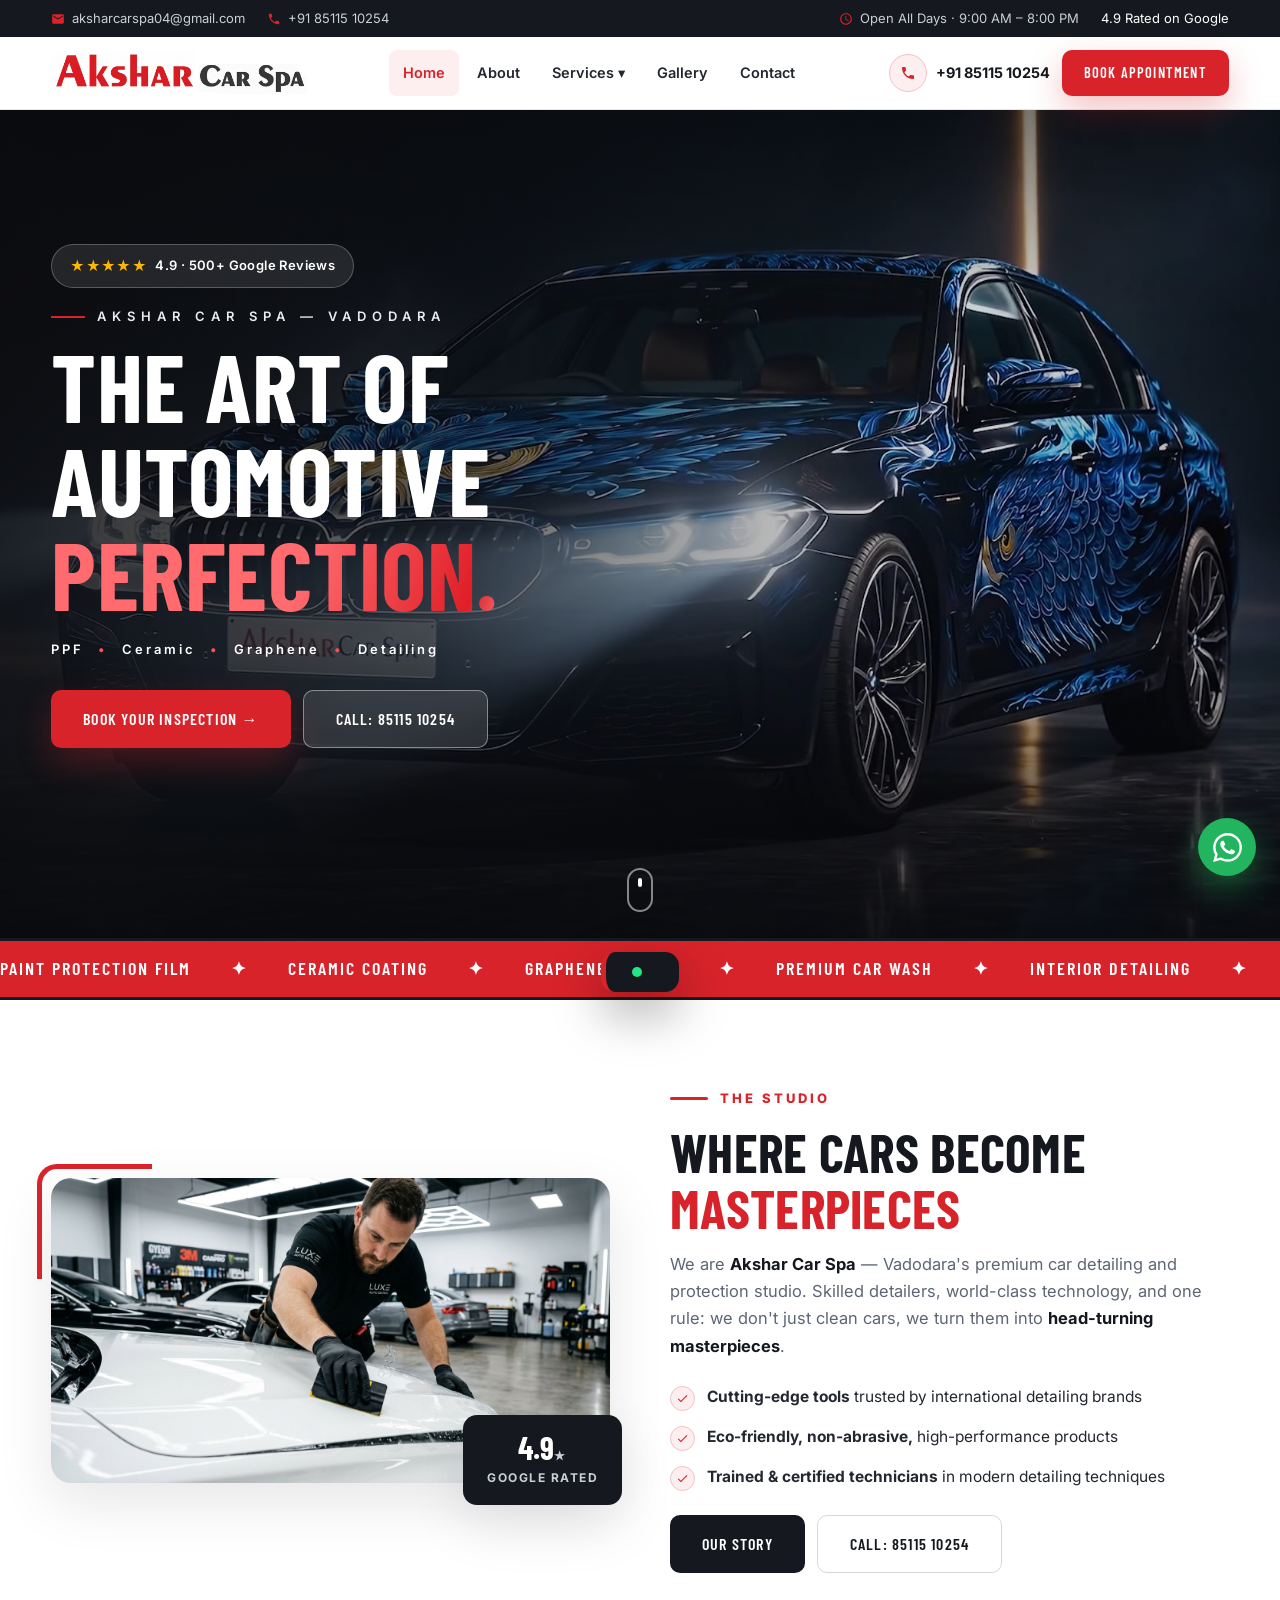
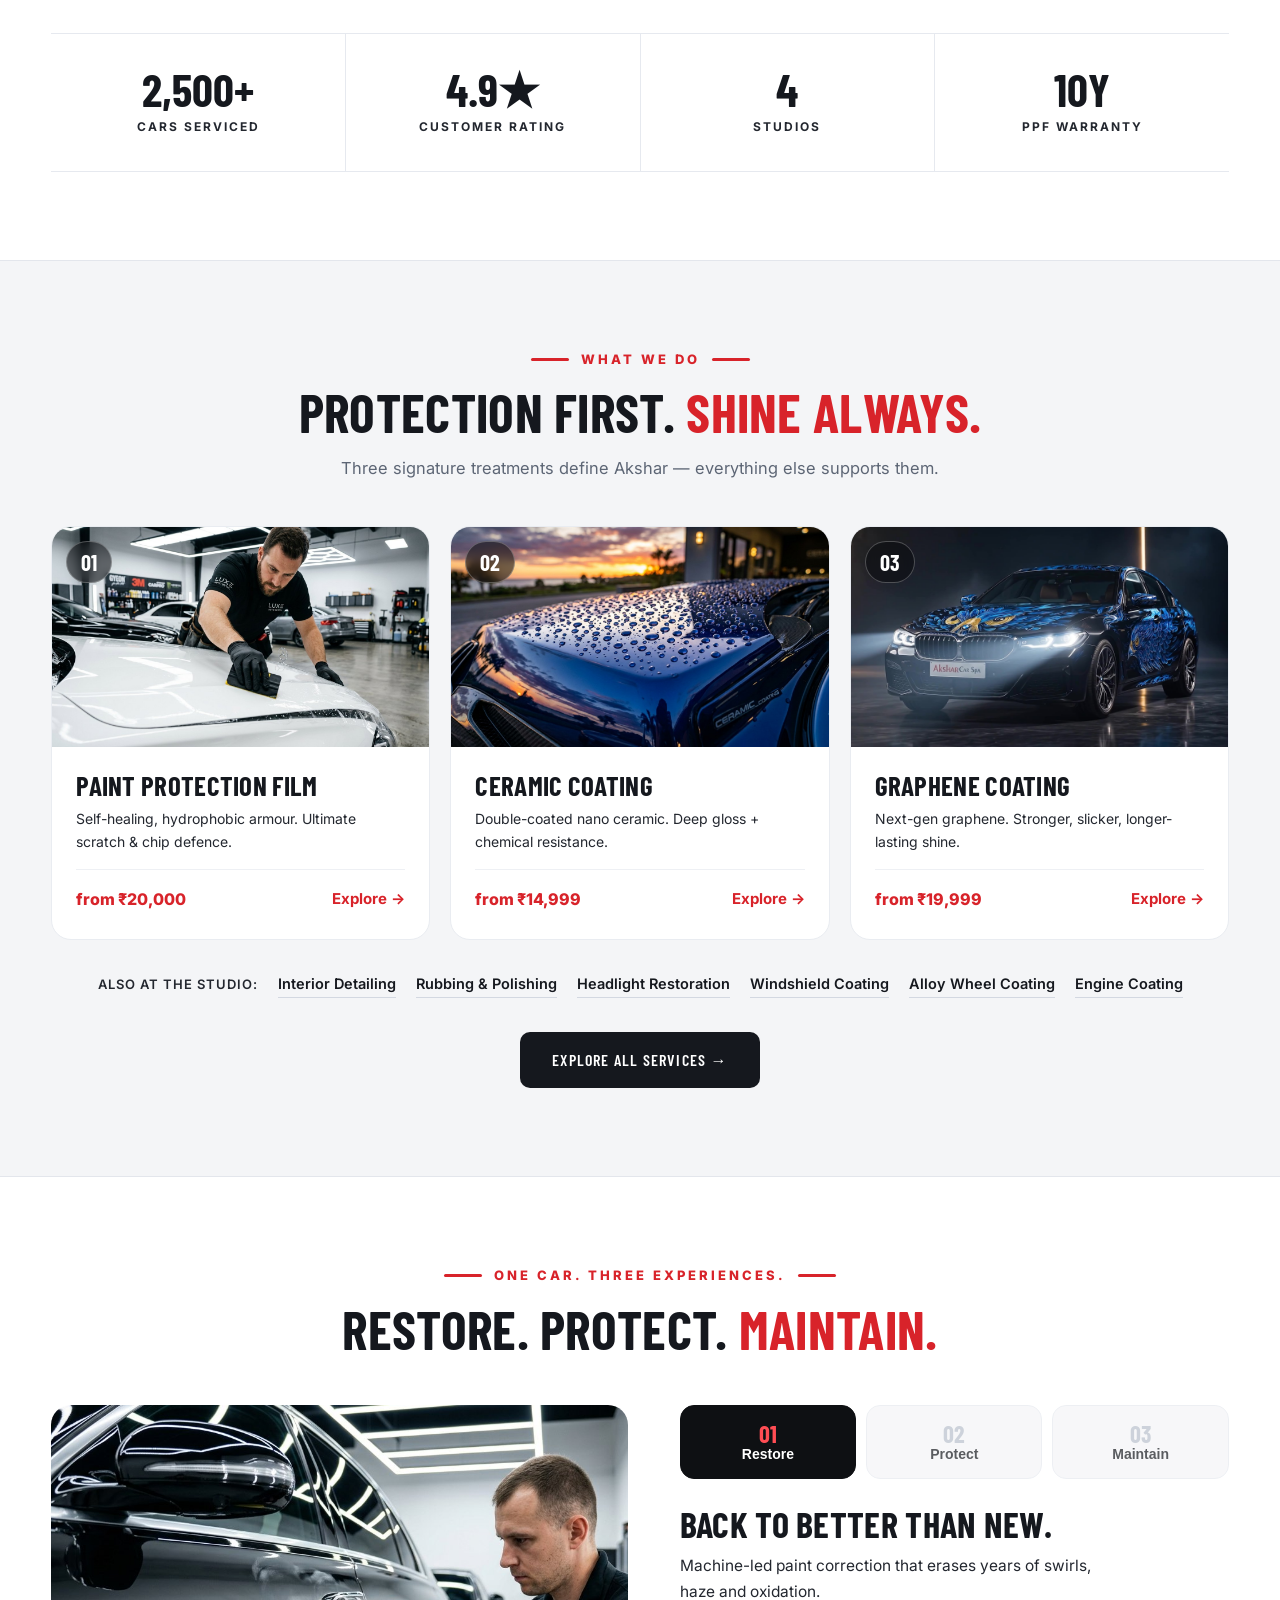
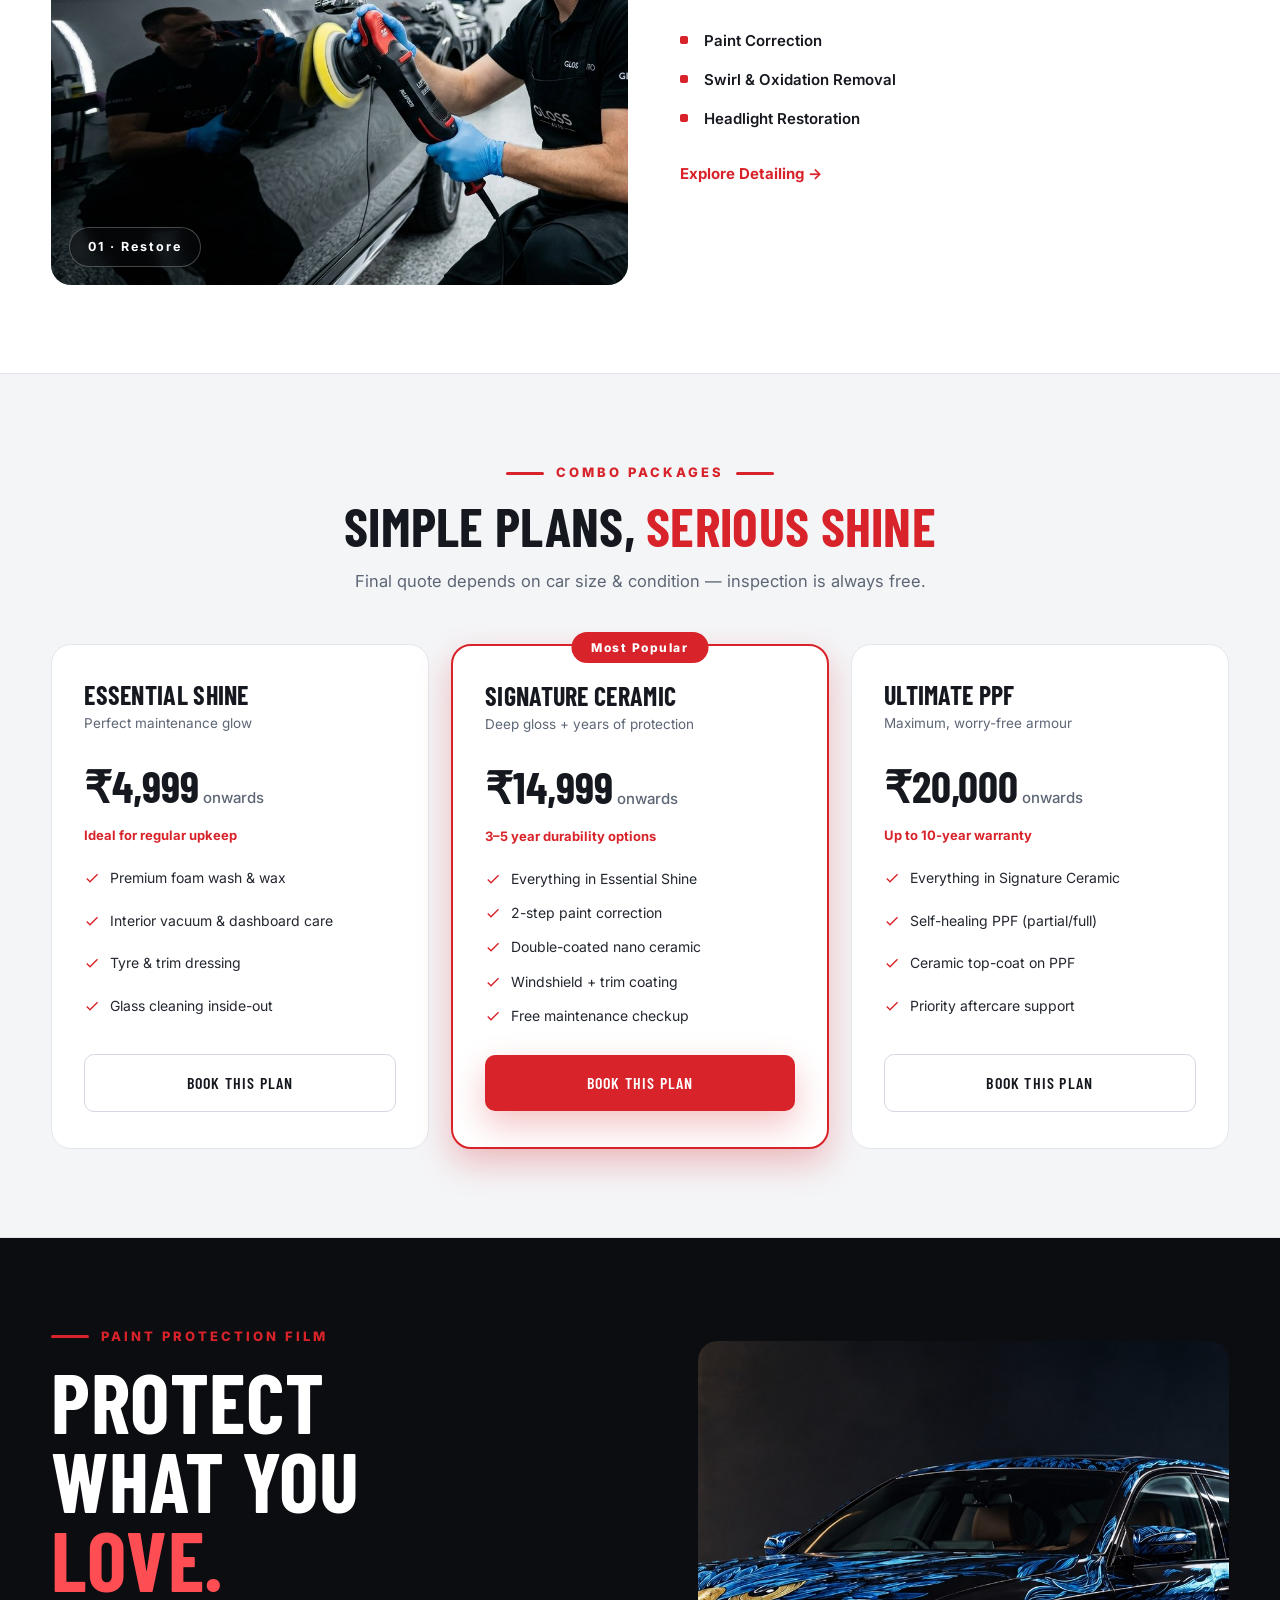
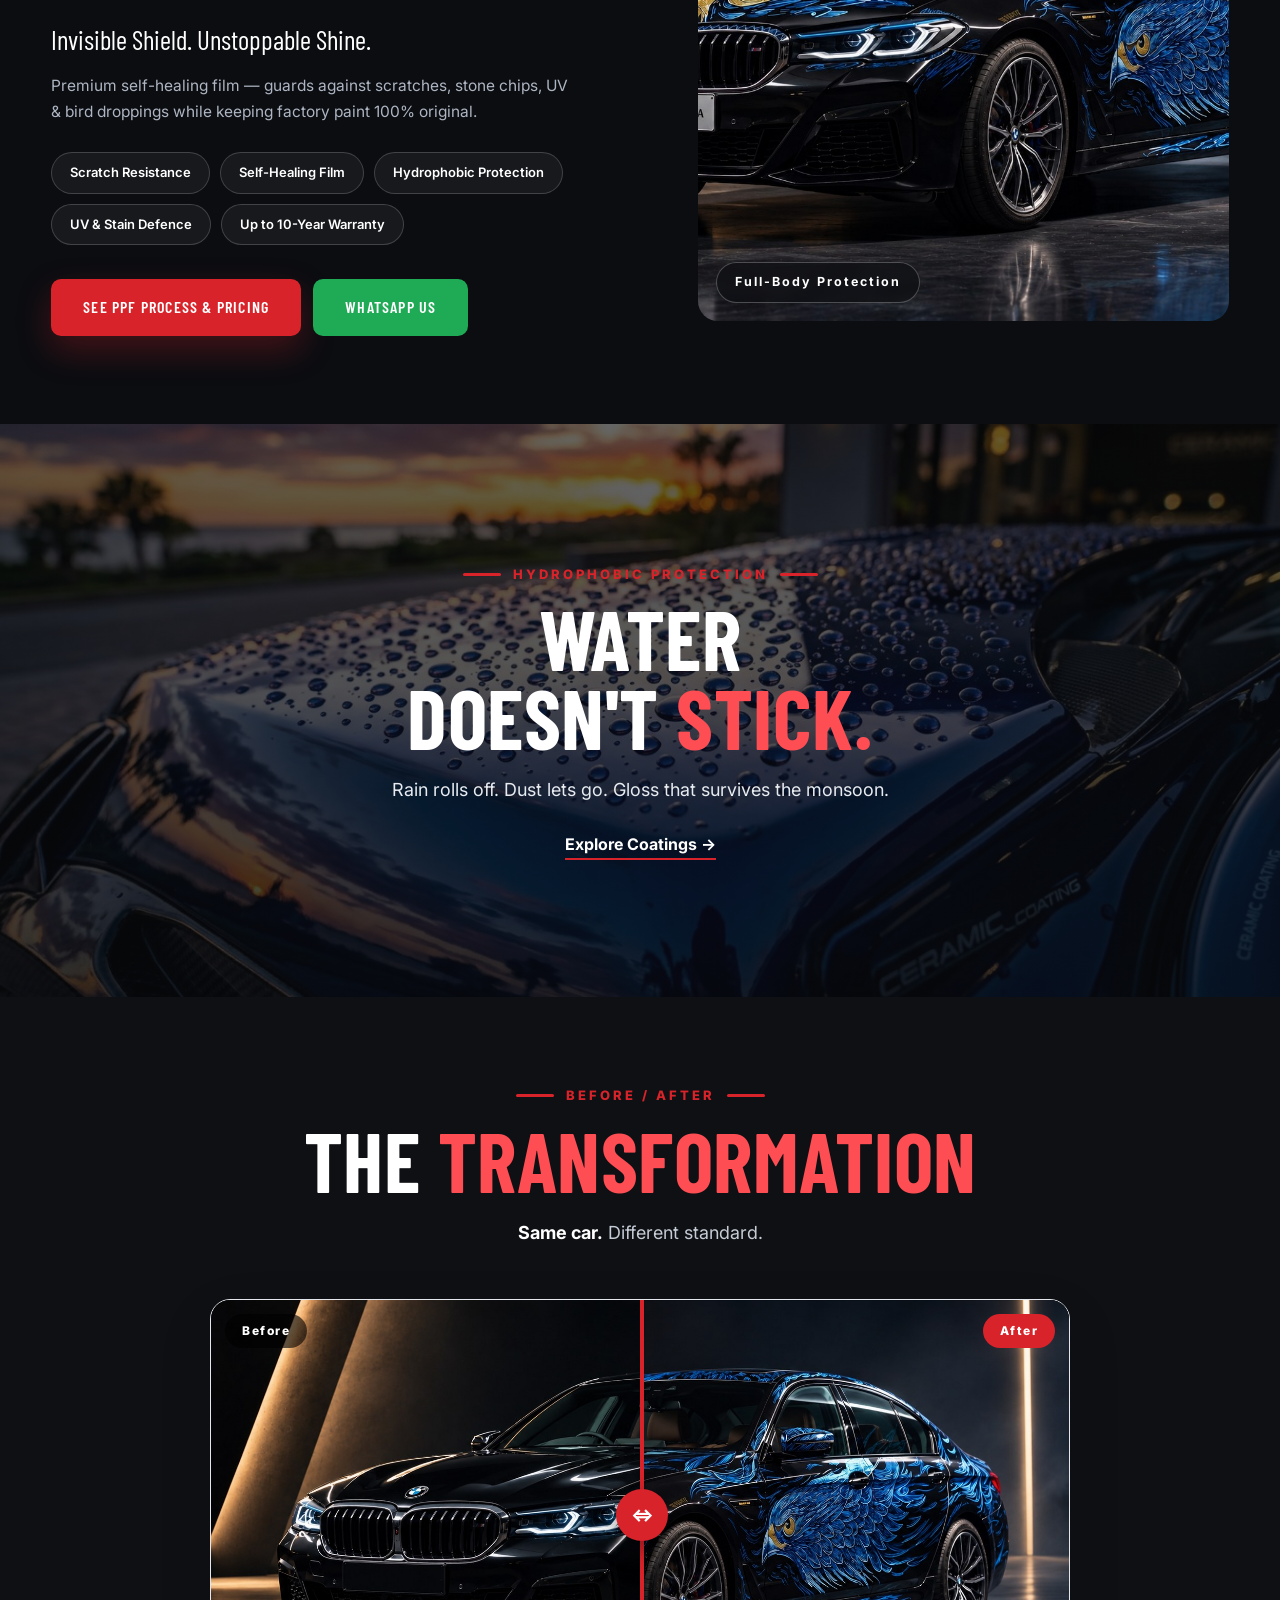
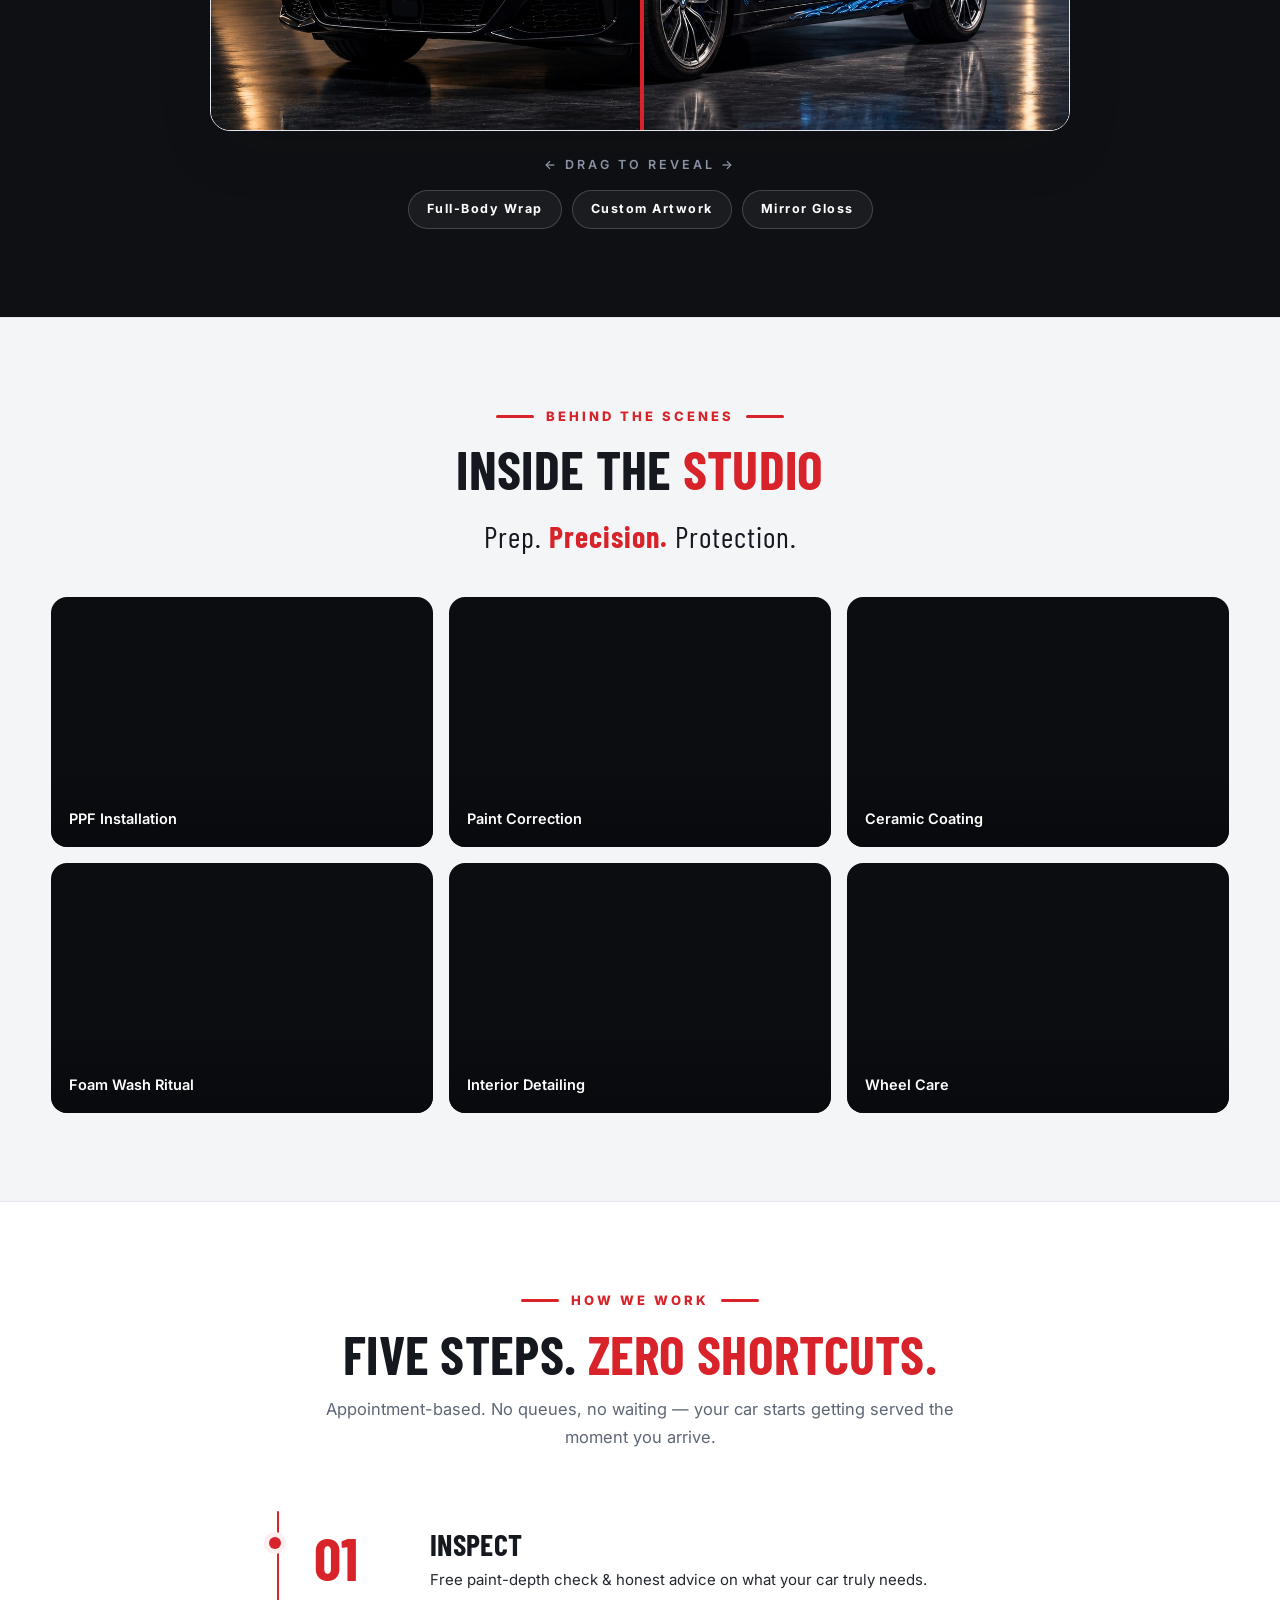
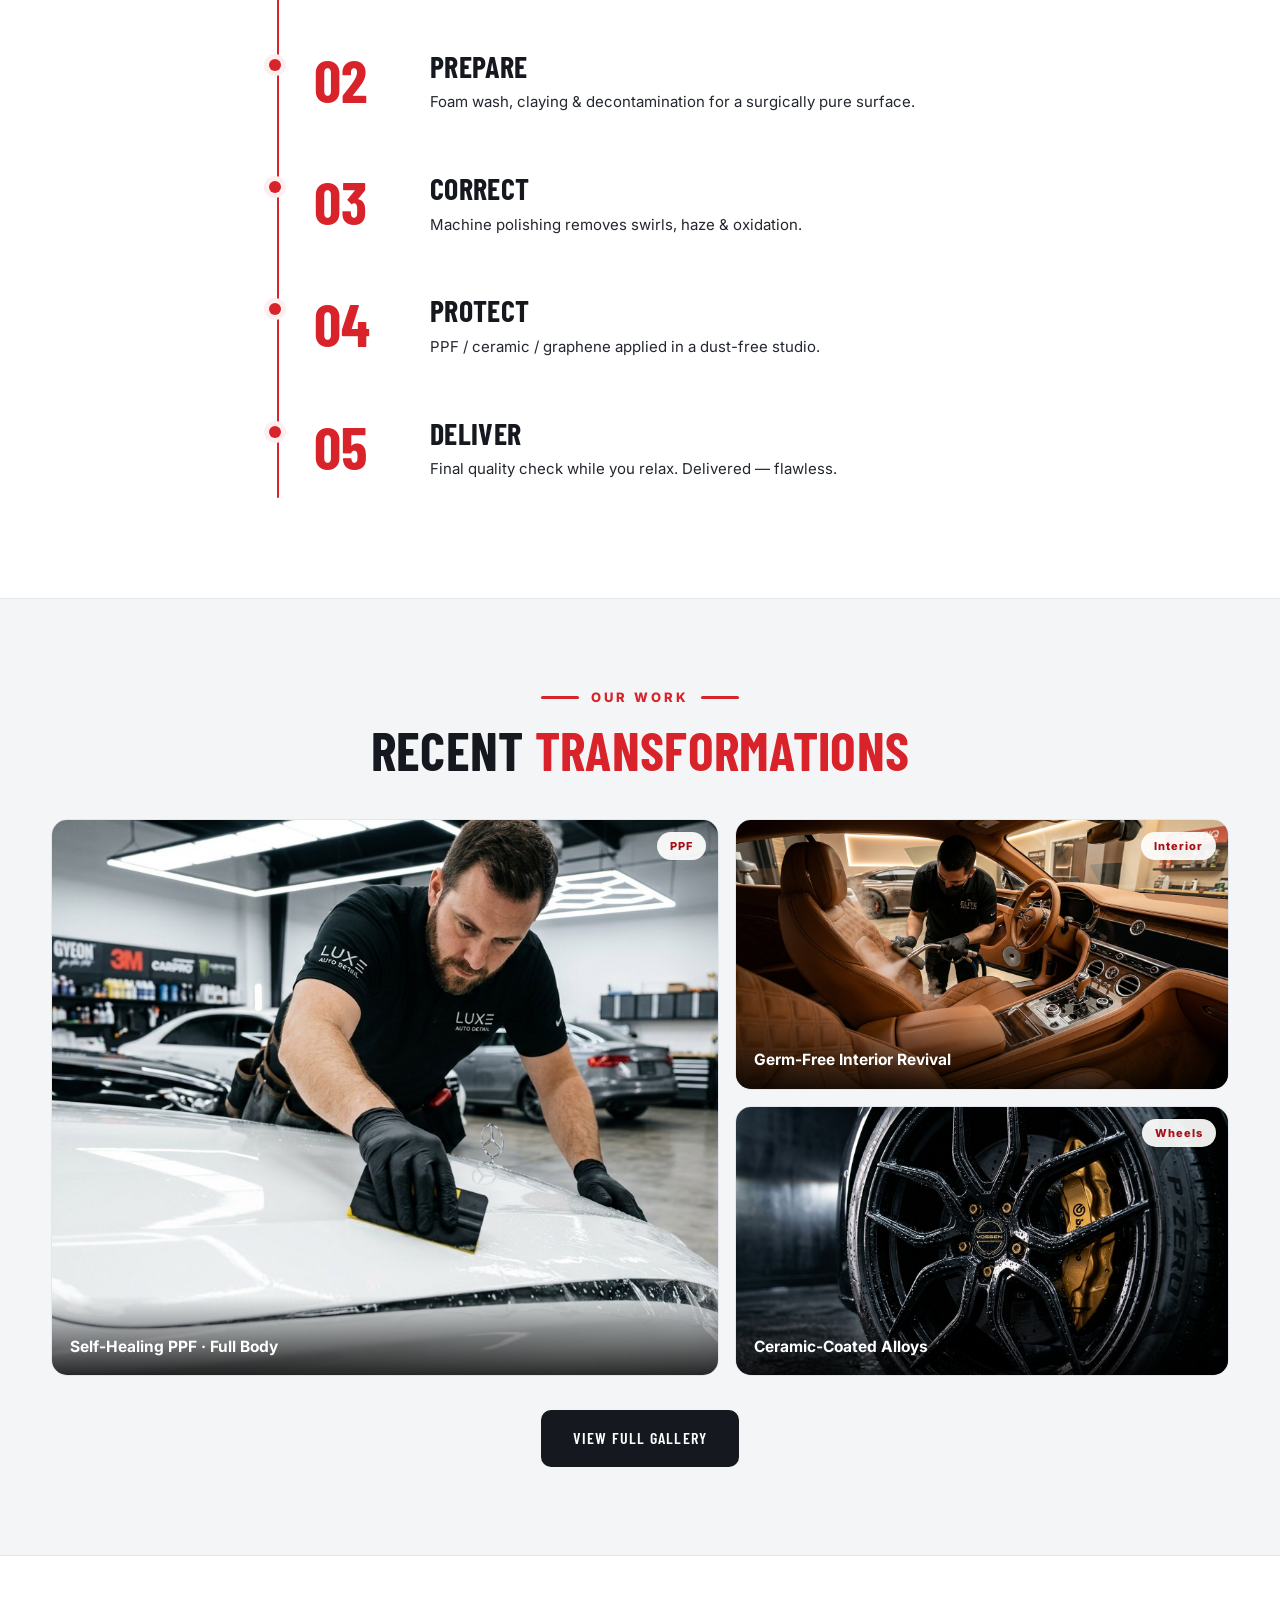
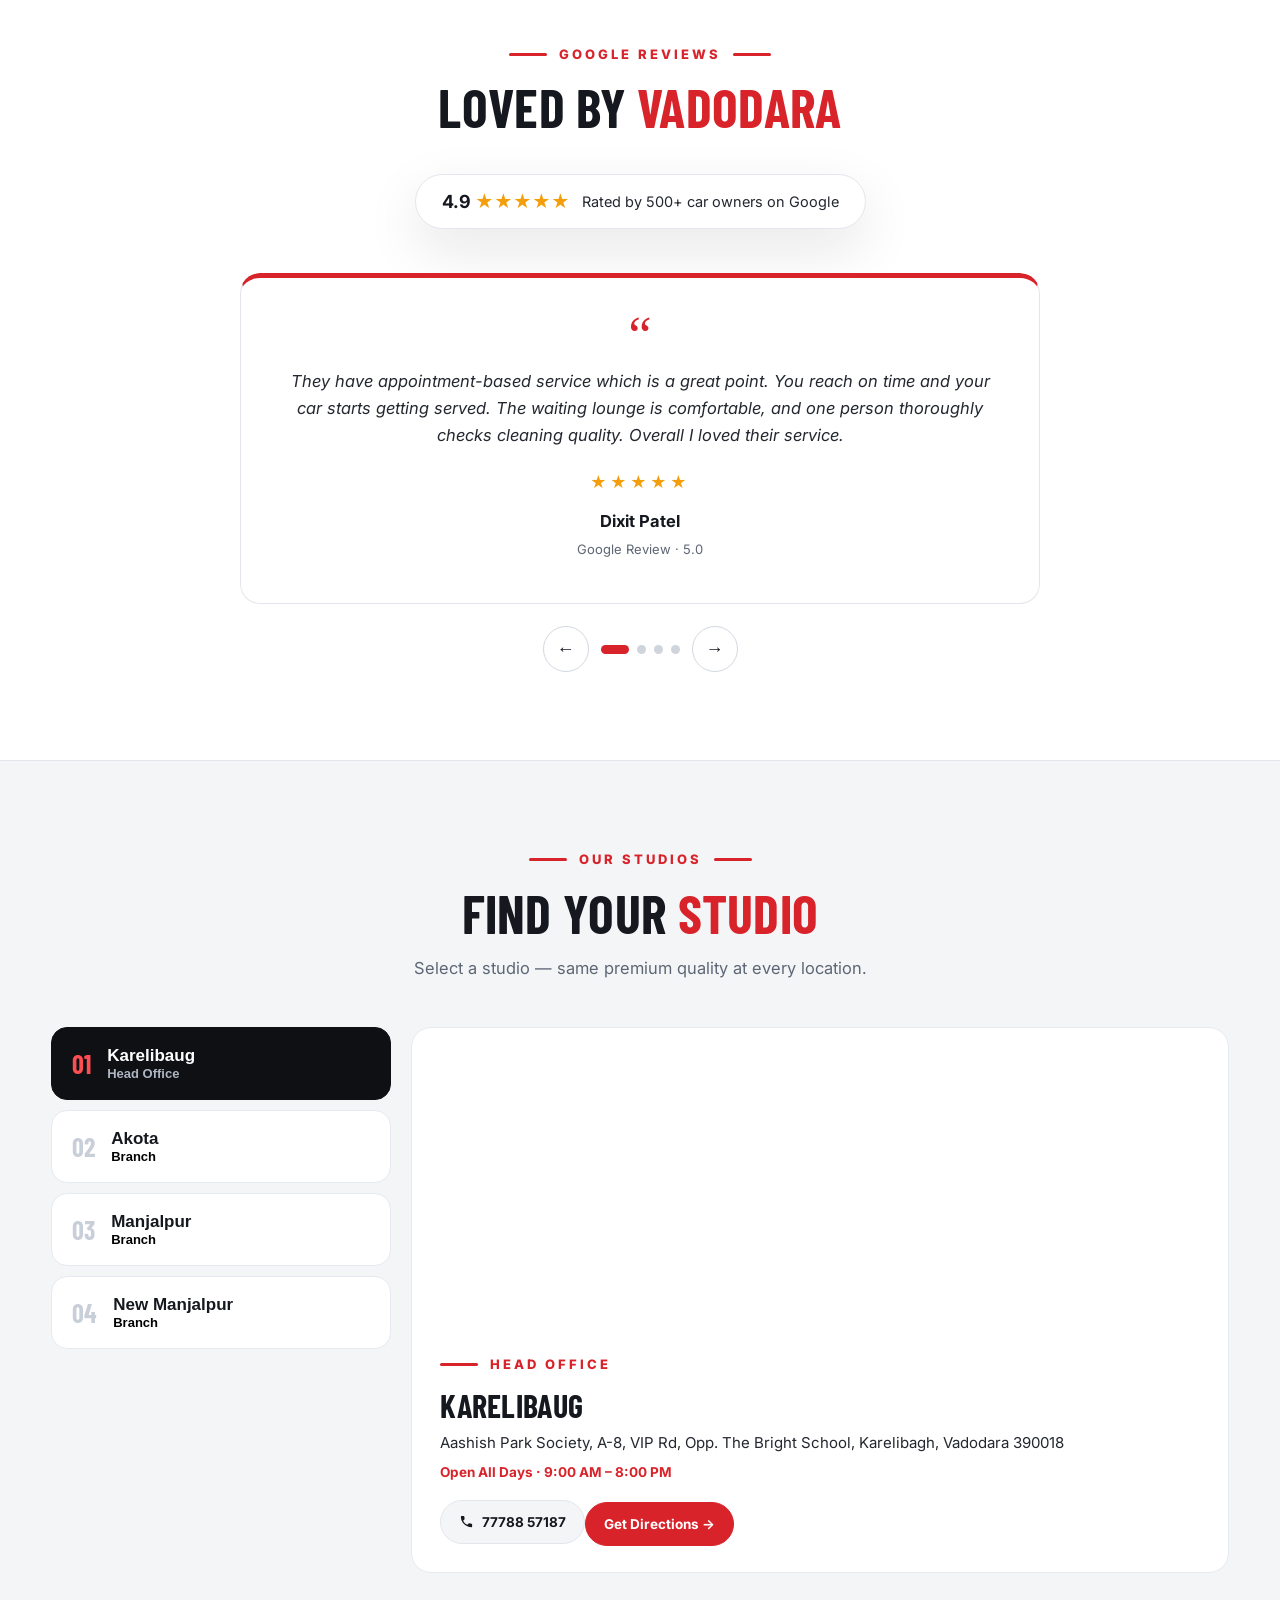
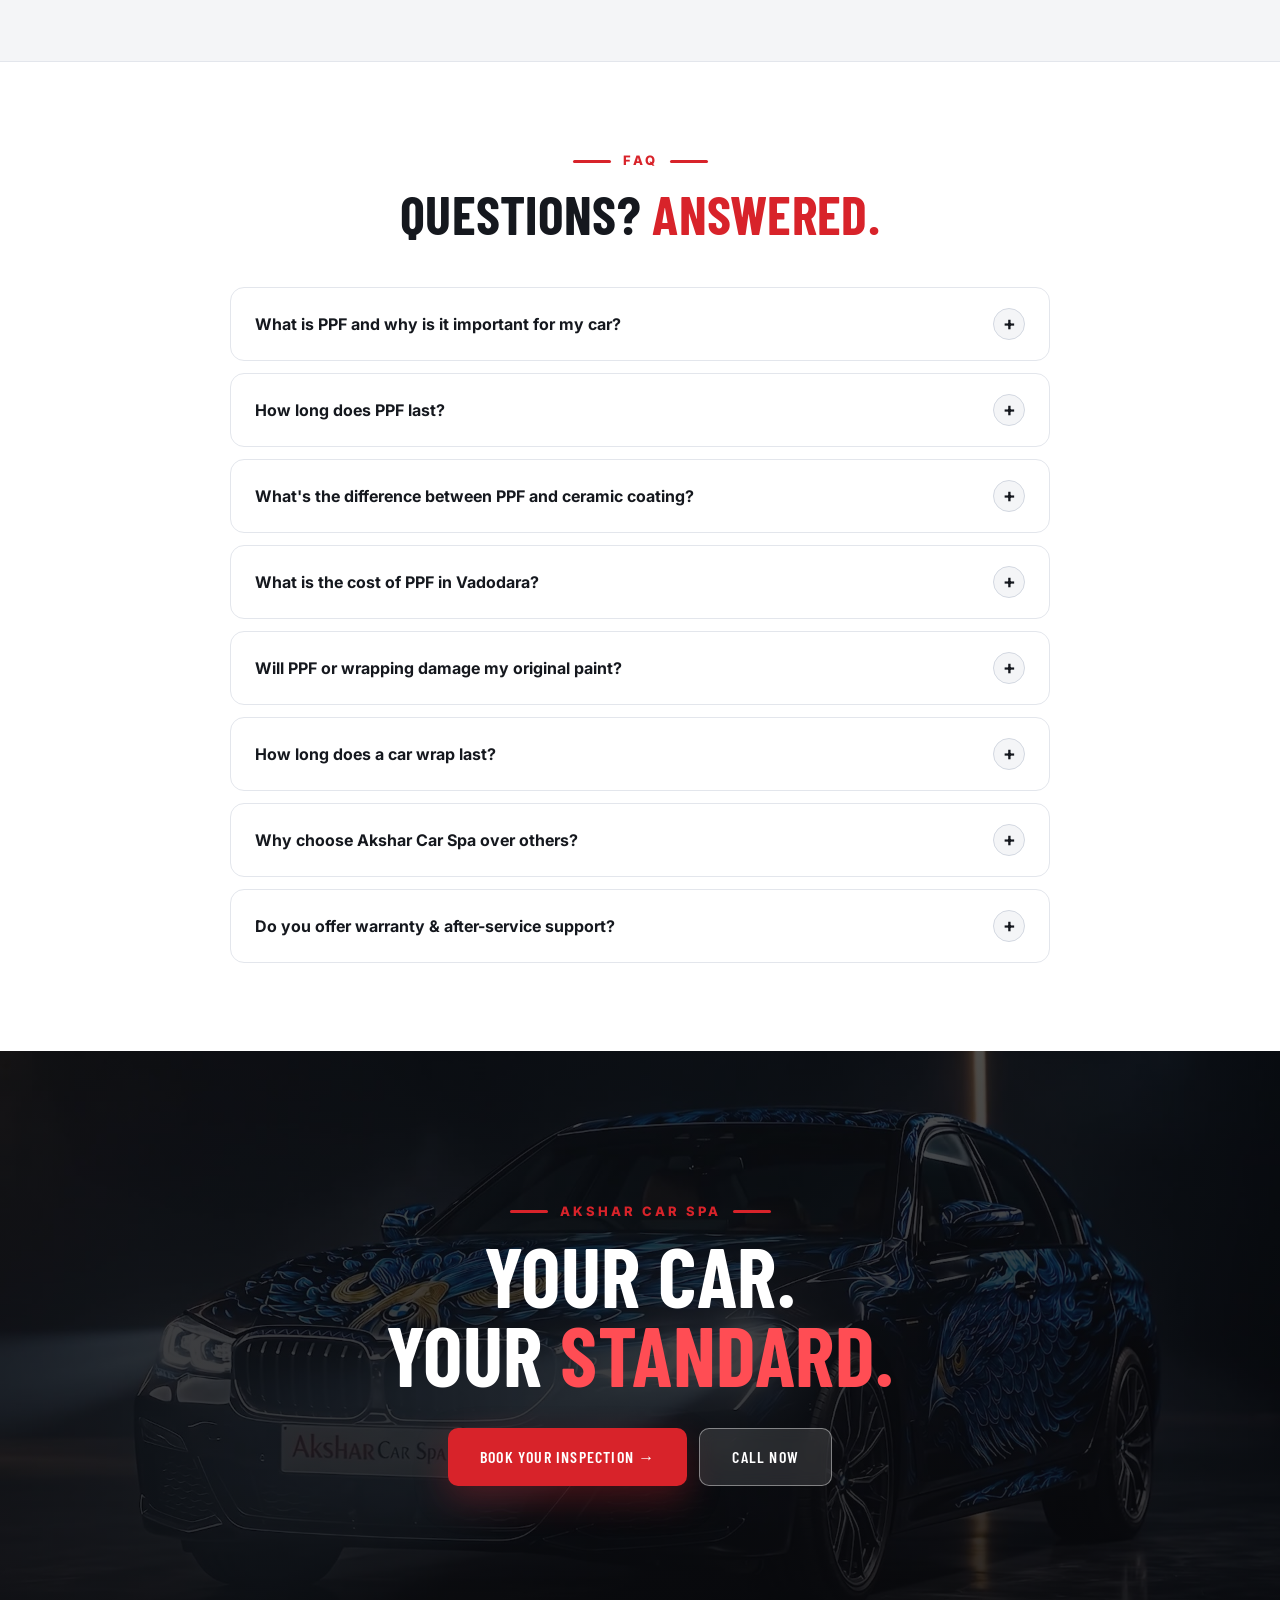
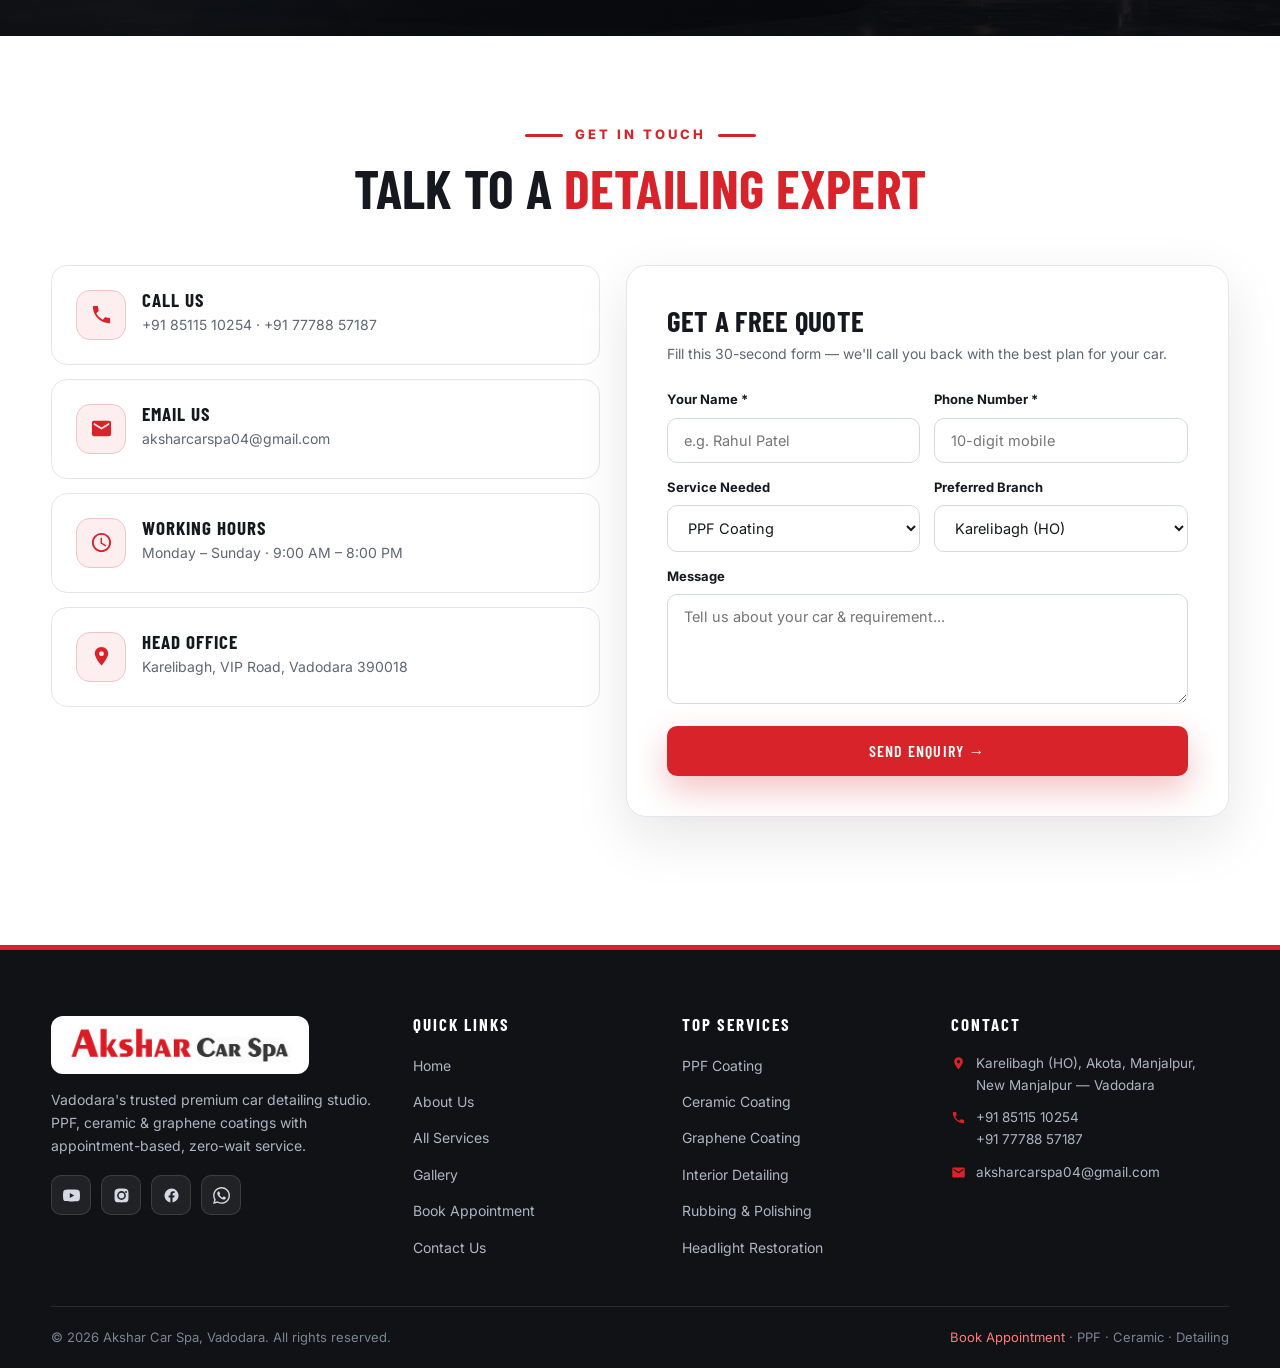
==== commit 35e850f1: "Add files via upload" ====
--- a/index.html
+++ b/index.html
@@ -5,20 +5,6 @@
 <meta name="viewport" content="width=device-width, initial-scale=1.0, viewport-fit=cover">
 <title>Akshar Car Spa Vadodara — PPF, Ceramic Coating & Car Detailing</title>
 <meta name="description" content="Vadodara's top-rated car detailing studio. PPF, ceramic & graphene coating, interior detailing at Karelibagh, Akota & Manjalpur. 4.9★ rated. Book free inspection.">
-<link rel="canonical" href="https://www.aksharcarspa.com/">
-<meta property="og:title" content="Akshar Car Spa Vadodara — PPF, Ceramic Coating & Car Detailing">
-<meta property="og:description" content="Vadodara's top-rated car detailing studio. PPF, ceramic & graphene coating, interior detailing at Karelibagh, Akota & Manjalpur. 4.9★ rated. Book free inspection.">
-<meta property="og:type" content="website">
-<meta property="og:url" content="https://www.aksharcarspa.com/">
-<meta property="og:image" content="https://www.aksharcarspa.com/images/hero-poster.jpg">
-<meta property="og:image:width" content="1920">
-<meta property="og:image:height" content="1080">
-<meta property="og:locale" content="en_IN">
-<meta property="og:site_name" content="Akshar Car Spa">
-<meta name="twitter:card" content="summary_large_image">
-<meta name="twitter:title" content="Akshar Car Spa Vadodara — PPF, Ceramic Coating & Car Detailing">
-<meta name="twitter:description" content="Vadodara's top-rated car detailing studio. PPF, ceramic & graphene coating, interior detailing at Karelibagh, Akota & Manjalpur. 4.9★ rated. Book free inspection.">
-<meta name="twitter:image" content="https://www.aksharcarspa.com/images/hero-poster.jpg">
 <meta name="theme-color" content="#d8232a">
 <meta name="mobile-web-app-capable" content="yes">
 <meta name="apple-mobile-web-app-capable" content="yes">
@@ -33,14 +19,10 @@
 <script type="application/ld+json">
 {"@context":"https://schema.org","@type":"AutoBodyShop","name":"Akshar Car Spa","description":"Premium car detailing, PPF and ceramic coating studio in Vadodara.","telephone":"+91-8511510254","email":"aksharcarspa04@gmail.com","address":{"@type":"PostalAddress","streetAddress":"Aashish Park Society A-8, VIP Road, Karelibagh","addressLocality":"Vadodara","postalCode":"390018","addressCountry":"IN"},"openingHours":"Mo-Su 09:00-20:00","priceRange":"₹₹₹","aggregateRating":{"@type":"AggregateRating","ratingValue":"4.9","reviewCount":"500"}}
 </script>
-<script type="application/ld+json">
-{"@context": "https://schema.org", "@type": "FAQPage", "mainEntity": [{"@type": "Question", "name": "What is PPF and why is it important for my car?", "acceptedAnswer": {"@type": "Answer", "text": "PPF (Paint Protection Film) is a transparent, self-healing film that protects your paint from scratches, stone chips, UV rays and bird droppings — keeping your car looking new for years."}}, {"@type": "Question", "name": "How long does PPF last?", "acceptedAnswer": {"@type": "Answer", "text": "Our premium PPF lasts up to 10 years depending on the film type and maintenance. All installations include warranty and aftercare support."}}, {"@type": "Question", "name": "What's the difference between PPF and ceramic coating?", "acceptedAnswer": {"@type": "Answer", "text": "Ceramic coating adds gloss, hydrophobics and chemical resistance, while PPF provides real physical protection against scratches and chips. We also offer combo packages for the best of both worlds."}}, {"@type": "Question", "name": "What is the cost of PPF in Vadodara?", "acceptedAnswer": {"@type": "Answer", "text": "Prices start from ₹20,000 for partial coverage (bumper, bonnet, mirrors) and go up to ₹1.5 lakh for premium full-body wraps. Contact us for a free inspection and exact quote."}}, {"@type": "Question", "name": "Will PPF or wrapping damage my original paint?", "acceptedAnswer": {"@type": "Answer", "text": "Not at all — it protects your factory finish. When removed professionally, your original paint remains intact, which also preserves resale value."}}, {"@type": "Question", "name": "How long does a car wrap last?", "acceptedAnswer": {"@type": "Answer", "text": "High-quality wraps last up to 5 years with proper care. We use branded films and offer custom jobs — roof, mirrors, bonnet or full body."}}, {"@type": "Question", "name": "Why choose Akshar Car Spa over others?", "acceptedAnswer": {"@type": "Answer", "text": "Certified technicians, top-grade films, dust-free studio, appointment-based zero-wait service, 500+ happy clients and a 4.9 Google rating."}}, {"@type": "Question", "name": "Do you offer warranty & after-service support?", "acceptedAnswer": {"@type": "Answer", "text": "Yes — up to 10 years warranty on PPF with complete after-service support and periodic maintenance checkups."}}]}
-</script>
 </head>
 <body>
-<a class="skip-link" href="#main">Skip to content</a>
 <div id="loader" aria-hidden="true"><div class="ld-inner">
-    <div class="ld-logo"><picture><source type="image/webp" srcset="images/logo.webp"><img width="980" height="182" src="images/logo.jpg" alt=""></picture></div>
+    <div class="ld-logo"><img src="images/logo.jpg" alt=""></div>
     <div class="ld-name">AKSHAR <span>CAR SPA</span></div>
     <div class="ld-bar"><span></span></div>
     <div class="ld-tag">Experience The Shine</div>
@@ -61,7 +43,7 @@
 
 <!-- ===== NAVBAR ===== -->
 <header class="navbar"><div class="container nav-inner">
-  <a href="index.html" class="logo logo-img"><picture><source type="image/webp" srcset="images/logo.webp"><img width="980" height="182" src="images/logo.jpg" alt="Akshar Car Spa, Vadodara" fetchpriority="high"></picture></a>
+  <a href="index.html" class="logo logo-img"><img src="images/logo.jpg" alt="Akshar Car Spa, Vadodara" fetchpriority="high"></a>
   <ul class="nav-links">
     <li><a href="index.html" class="active">Home</a></li>
     <li><a href="about.html">About</a></li>
@@ -70,7 +52,7 @@
         <a href="ppf.html">Paint Protection Film (PPF)</a>
         <a href="coatings.html">Ceramic &amp; Graphene Coating</a>
         <a href="services.html">Premium Car Wash</a>
-        <a href="interior-detailing.html">Interior Detailing</a>
+        <a href="services.html">Interior Detailing</a>
         <a href="services.html" style="color:var(--red);font-weight:700">View All Services →</a>
       </div>
     </li>
@@ -80,10 +62,10 @@
   <div class="nav-cta">
     <a class="nav-phone" href="tel:+918511510254"><span class="ph-ic"><svg viewBox="0 0 24 24"><path d="M6.62 10.79c1.44 2.83 3.76 5.14 6.59 6.59l2.2-2.2c.27-.27.67-.36 1.02-.24 1.12.37 2.33.57 3.57.57.55 0 1 .45 1 1V20c0 .55-.45 1-1 1-9.39 0-17-7.61-17-17 0-.55.45-1 1-1h3.5c.55 0 1 .45 1 1 0 1.25.2 2.45.57 3.57.11.35.03.74-.25 1.02l-2.2 2.2z"/></svg></span><span>+91 85115 10254</span></a>
     <a href="#" class="btn btn-red btn-sm" data-book>Book Appointment</a>
-    <button class="hamburger" aria-label="Menu" aria-expanded="false" aria-controls="mobileMenu"><span></span><span></span><span></span></button>
+    <button class="hamburger" aria-label="Menu"><span></span><span></span><span></span></button>
   </div>
 </div></header>
-<nav class="mobile-menu" id="mobileMenu">
+<nav class="mobile-menu">
   <button class="mm-close">✕</button>
   <a href="index.html" class="active">Home</a>
   <a href="about.html">About Us</a>
@@ -99,11 +81,8 @@
 <!-- ===== CINEMATIC HERO ===== -->
 <section class="hero-cine">
   <video class="hero-video" autoplay muted playsinline preload="metadata" poster="images/hero-poster.jpg" aria-hidden="true" tabindex="-1">
-    <source src="videos/hero-mobile.webm" type="video/webm" media="(max-width: 640px)">
     <source src="videos/hero-mobile.mp4" type="video/mp4" media="(max-width: 640px)">
-    <source src="videos/hero-720.webm" type="video/webm" media="(max-width: 820px)">
     <source src="videos/hero-720.mp4" type="video/mp4" media="(max-width: 820px)">
-    <source src="videos/hero-1080.webm" type="video/webm">
     <source src="videos/hero-1080.mp4" type="video/mp4">
   </video>
   <div class="hero-shade"></div>
@@ -129,7 +108,7 @@
 <section id="main">
   <div class="container split">
     <div class="split-img reveal">
-      <picture><source type="image/webp" srcset="images/small/ppf-install.webp 480w, images/ppf-install.webp 1024w" sizes="(max-width: 640px) 90vw, (max-width: 1024px) 45vw, 800px"><img width="1408" height="768" src="images/ppf-install.jpg" srcset="images/small/ppf-install.jpg 480w, images/ppf-install.jpg 1024w" sizes="(max-width: 640px) 90vw, (max-width: 1024px) 45vw, 800px" alt="PPF installation at Akshar Car Spa" loading="lazy"></picture>
+      <img src="images/ppf-install.jpg" srcset="images/small/ppf-install.jpg 480w, images/ppf-install.jpg 1024w" sizes="(max-width: 640px) 90vw, (max-width: 1024px) 45vw, 800px" alt="PPF installation at Akshar Car Spa" loading="lazy">
       <div class="img-badge"><strong>4.9<span>★</span></strong><span>Google Rated</span></div>
     </div>
     <div class="reveal reveal-d1">
@@ -165,20 +144,20 @@
     </div>
     <div class="feat-grid">
       <a href="ppf.html" class="feat-card reveal">
-        <div class="feat-img"><span class="feat-num">01</span><picture><source type="image/webp" srcset="images/small/ppf-install.webp 480w, images/ppf-install.webp 1024w" sizes="(max-width: 640px) 90vw, (max-width: 1024px) 45vw, 600px"><img width="1408" height="768" src="images/ppf-install.jpg" srcset="images/small/ppf-install.jpg 480w, images/ppf-install.jpg 1024w" sizes="(max-width: 640px) 90vw, (max-width: 1024px) 45vw, 600px" alt="Paint protection film installation" loading="lazy"></picture></div>
+        <div class="feat-img"><span class="feat-num">01</span><img src="images/ppf-install.jpg" srcset="images/small/ppf-install.jpg 480w, images/ppf-install.jpg 1024w" sizes="(max-width: 640px) 90vw, (max-width: 1024px) 45vw, 600px" alt="Paint protection film installation" loading="lazy"></div>
         <div class="feat-body"><h3>Paint Protection Film</h3><p>Self-healing, hydrophobic armour. Ultimate scratch &amp; chip defence.</p><div class="feat-meta"><span class="price">from ₹20,000</span><span class="link-arrow">Explore →</span></div></div>
       </a>
       <a href="coatings.html" class="feat-card reveal reveal-d1">
-        <div class="feat-img"><span class="feat-num">02</span><picture><source type="image/webp" srcset="images/small/ceramic-coating.webp 480w, images/ceramic-coating.webp 1024w" sizes="(max-width: 640px) 90vw, (max-width: 1024px) 45vw, 600px"><img width="1408" height="768" src="images/ceramic-coating.jpg" srcset="images/small/ceramic-coating.jpg 480w, images/ceramic-coating.jpg 1024w" sizes="(max-width: 640px) 90vw, (max-width: 1024px) 45vw, 600px" alt="Ceramic coating water beading" loading="lazy"></picture></div>
+        <div class="feat-img"><span class="feat-num">02</span><img src="images/ceramic-coating.jpg" srcset="images/small/ceramic-coating.jpg 480w, images/ceramic-coating.jpg 1024w" sizes="(max-width: 640px) 90vw, (max-width: 1024px) 45vw, 600px" alt="Ceramic coating water beading" loading="lazy"></div>
         <div class="feat-body"><h3>Ceramic Coating</h3><p>Double-coated nano ceramic. Deep gloss + chemical resistance.</p><div class="feat-meta"><span class="price">from ₹14,999</span><span class="link-arrow">Explore →</span></div></div>
       </a>
       <a href="coatings.html" class="feat-card reveal reveal-d2">
-        <div class="feat-img"><span class="feat-num">03</span><picture><source type="image/webp" srcset="images/small/hero-poster.webp 480w, images/hero-poster.webp 1024w" sizes="(max-width: 640px) 90vw, (max-width: 1024px) 45vw, 600px"><img width="1920" height="1080" src="images/hero-poster.jpg" srcset="images/small/hero-poster.jpg 480w, images/hero-poster.jpg 1024w" sizes="(max-width: 640px) 90vw, (max-width: 1024px) 45vw, 600px" alt="Glossy protected show car" loading="lazy"></picture></div>
+        <div class="feat-img"><span class="feat-num">03</span><img src="images/hero-poster.jpg" srcset="images/small/hero-poster.jpg 480w, images/hero-poster.jpg 1024w" sizes="(max-width: 640px) 90vw, (max-width: 1024px) 45vw, 600px" alt="Glossy protected show car" loading="lazy"></div>
         <div class="feat-body"><h3>Graphene Coating</h3><p>Next-gen graphene. Stronger, slicker, longer-lasting shine.</p><div class="feat-meta"><span class="price">from ₹19,999</span><span class="link-arrow">Explore →</span></div></div>
       </a>
     </div>
     <div class="reveal"><div class="also-row"><span class="also-label">Also at the studio:</span>
-      <a href="interior-detailing.html">Interior Detailing</a><a href="services.html">Rubbing &amp; Polishing</a><a href="headlight-restoration.html">Headlight Restoration</a><a href="services.html">Windshield Coating</a><a href="services.html">Alloy Wheel Coating</a><a href="services.html">Engine Coating</a>
+      <a href="services.html">Interior Detailing</a><a href="services.html">Rubbing &amp; Polishing</a><a href="services.html">Headlight Restoration</a><a href="services.html">Windshield Coating</a><a href="services.html">Alloy Wheel Coating</a><a href="services.html">Engine Coating</a>
     </div></div>
     <div class="center reveal"><a href="services.html" class="btn btn-dark">Explore All Services →</a></div>
   </div>
@@ -192,7 +171,7 @@
       <h2 class="sec-title">Restore. Protect. <span class="red">Maintain.</span></h2>
     </div>
     <div class="rpm reveal">
-      <div class="rpm-visual"><picture><source type="image/webp" srcset="images/small/paint-correction.webp 480w, images/paint-correction.webp 1024w" sizes="(max-width: 640px) 90vw, (max-width: 1024px) 50vw, 640px"><img width="1408" height="768" id="rpmImg" src="images/paint-correction.jpg" srcset="images/small/paint-correction.jpg 480w, images/paint-correction.jpg 1024w" sizes="(max-width: 640px) 90vw, (max-width: 1024px) 50vw, 640px" alt="Paint correction in progress" loading="lazy"></picture><span class="rpm-tag" id="rpmTag">01 · Restore</span></div>
+      <div class="rpm-visual"><img id="rpmImg" src="images/paint-correction.jpg" srcset="images/small/paint-correction.jpg 480w, images/paint-correction.jpg 1024w" sizes="(max-width: 640px) 90vw, (max-width: 1024px) 50vw, 640px" alt="Paint correction in progress" loading="lazy"><span class="rpm-tag" id="rpmTag">01 · Restore</span></div>
       <div class="rpm-body">
         <div class="rpm-opts" role="tablist" aria-label="Experiences">
           <button class="rpm-opt active" data-rpm="0" role="tab" aria-selected="true"><span class="rpm-n">01</span><span class="rpm-t">Restore</span></button>
@@ -271,16 +250,16 @@
       </div>
       <div class="hero-btns" style="margin:0">
         <a href="ppf.html" class="btn btn-red">See PPF Process &amp; Pricing</a>
-        <a href="https://wa.me/918511510254?text=Hi!%20I%20want%20PPF%20price%20for%20my%20car." target="_blank" rel="noopener" class="btn btn-green">WhatsApp Us</a>
-      </div>
-    </div>
-    <div class="ppf-sig-img reveal reveal-d1"><picture><source type="image/webp" srcset="images/small/ba-after.webp 480w, images/ba-after.webp 1024w" sizes="(max-width: 640px) 90vw, (max-width: 1024px) 45vw, 640px"><img width="1672" height="940" src="images/ba-after.jpg" srcset="images/small/ba-after.jpg 480w, images/ba-after.jpg 1024w" sizes="(max-width: 640px) 90vw, (max-width: 1024px) 45vw, 640px" alt="Protected show car with custom finish" loading="lazy"></picture><span class="ppf-sig-tag">Full-Body Protection</span></div>
+        <a href="https://wa.me/918511510254?text=Hi!%20I%20want%20PPF%20price%20for%20my%20car." target="_blank" class="btn btn-green">WhatsApp Us</a>
+      </div>
+    </div>
+    <div class="ppf-sig-img reveal reveal-d1"><img src="images/ba-after.jpg" srcset="images/small/ba-after.jpg 480w, images/ba-after.jpg 1024w" sizes="(max-width: 640px) 90vw, (max-width: 1024px) 45vw, 640px" alt="Protected show car with custom finish" loading="lazy"><span class="ppf-sig-tag">Full-Body Protection</span></div>
   </div>
 </section>
 
 <!-- ===== HYDROPHOBIC (black, image-led) ===== -->
 <section class="black-sec hydro">
-  <picture><source type="image/webp" srcset="images/small/ceramic-coating.webp 480w, images/ceramic-coating.webp 1024w" sizes="100vw"><img width="1408" height="768" class="hydro-bg" src="images/ceramic-coating.jpg" srcset="images/small/ceramic-coating.jpg 480w, images/ceramic-coating.jpg 1024w" sizes="100vw" alt="Water beading on ceramic coated paint" loading="lazy"></picture>
+  <img class="hydro-bg" src="images/ceramic-coating.jpg" srcset="images/small/ceramic-coating.jpg 480w, images/ceramic-coating.jpg 1024w" sizes="100vw" alt="Water beading on ceramic coated paint" loading="lazy">
   <div class="hydro-shade"></div>
   <div class="container center reveal">
     <div class="sec-eyebrow">Hydrophobic Protection</div>
@@ -299,10 +278,10 @@
       <p class="tr-sub"><b>Same car.</b> Different standard.</p>
     </div>
     <div class="ba-wrap reveal"><div class="ba-box">
-      <picture><source type="image/webp" srcset="images/small/ba-before.webp 480w, images/ba-before.webp 1024w" sizes="(max-width: 640px) 90vw, 800px"><img width="1672" height="941" src="images/ba-before.jpg" srcset="images/small/ba-before.jpg 480w, images/ba-before.jpg 1024w" sizes="(max-width: 640px) 90vw, 800px" alt="Before: plain black BMW" loading="lazy"></picture>
-      <picture><source type="image/webp" srcset="images/small/ba-after.webp 480w, images/ba-after.webp 1024w" sizes="(max-width: 640px) 90vw, 800px"><img width="1672" height="940" class="ba-after" src="images/ba-after.jpg" srcset="images/small/ba-after.jpg 480w, images/ba-after.jpg 1024w" sizes="(max-width: 640px) 90vw, 800px" alt="After: blue eagle wrap by Akshar Car Spa" loading="lazy"></picture>
+      <img src="images/ba-before.jpg" srcset="images/small/ba-before.jpg 480w, images/ba-before.jpg 1024w" sizes="(max-width: 640px) 90vw, 800px" alt="Before: plain black BMW" loading="lazy">
+      <img class="ba-after" src="images/ba-after.jpg" srcset="images/small/ba-after.jpg 480w, images/ba-after.jpg 1024w" sizes="(max-width: 640px) 90vw, 800px" alt="After: blue eagle wrap by Akshar Car Spa" loading="lazy">
       <span class="ba-label before">Before</span><span class="ba-label after">After</span>
-      <div class="ba-handle" role="slider" tabindex="0" aria-label="Before after comparison slider" aria-valuemin="0" aria-valuemax="100" aria-valuenow="50"><div class="ba-knob">⇔</div></div>
+      <div class="ba-handle"><div class="ba-knob">⇔</div></div>
     </div></div>
     <div class="tr-hint reveal">← Drag to Reveal →</div>
     <div class="tr-tags reveal"><span>Full-Body Wrap</span><span>Custom Artwork</span><span>Mirror Gloss</span></div>
@@ -318,12 +297,12 @@
       <p class="studio-words">Prep. <b>Precision.</b> Protection.</p>
     </div>
     <div class="studio-strip reveal">
-      <figure><picture><source type="image/webp" srcset="images/small/ppf-install.webp 480w, images/ppf-install.webp 1024w" sizes="(max-width: 640px) 80vw, (max-width: 1024px) 40vw, 360px"><img width="1408" height="768" src="images/ppf-install.jpg" srcset="images/small/ppf-install.jpg 480w, images/ppf-install.jpg 1024w" sizes="(max-width: 640px) 80vw, (max-width: 1024px) 40vw, 360px" alt="PPF installation" loading="lazy"></picture><figcaption>PPF Installation</figcaption></figure>
-      <figure><picture><source type="image/webp" srcset="images/small/paint-correction.webp 480w, images/paint-correction.webp 1024w" sizes="(max-width: 640px) 80vw, (max-width: 1024px) 40vw, 360px"><img width="1408" height="768" src="images/paint-correction.jpg" srcset="images/small/paint-correction.jpg 480w, images/paint-correction.jpg 1024w" sizes="(max-width: 640px) 80vw, (max-width: 1024px) 40vw, 360px" alt="Paint correction" loading="lazy"></picture><figcaption>Paint Correction</figcaption></figure>
-      <figure><picture><source type="image/webp" srcset="images/small/ceramic-coating.webp 480w, images/ceramic-coating.webp 1024w" sizes="(max-width: 640px) 80vw, (max-width: 1024px) 40vw, 360px"><img width="1408" height="768" src="images/ceramic-coating.jpg" srcset="images/small/ceramic-coating.jpg 480w, images/ceramic-coating.jpg 1024w" sizes="(max-width: 640px) 80vw, (max-width: 1024px) 40vw, 360px" alt="Ceramic coating" loading="lazy"></picture><figcaption>Ceramic Coating</figcaption></figure>
-      <figure><picture><source type="image/webp" srcset="images/small/foam-wash.webp 480w, images/foam-wash.webp 1024w" sizes="(max-width: 640px) 80vw, (max-width: 1024px) 40vw, 360px"><img width="1408" height="768" src="images/foam-wash.jpg" srcset="images/small/foam-wash.jpg 480w, images/foam-wash.jpg 1024w" sizes="(max-width: 640px) 80vw, (max-width: 1024px) 40vw, 360px" alt="Foam wash ritual" loading="lazy"></picture><figcaption>Foam Wash Ritual</figcaption></figure>
-      <figure><picture><source type="image/webp" srcset="images/small/interior-detail.webp 480w, images/interior-detail.webp 1024w" sizes="(max-width: 640px) 80vw, (max-width: 1024px) 40vw, 360px"><img width="1408" height="768" src="images/interior-detail.jpg" srcset="images/small/interior-detail.jpg 480w, images/interior-detail.jpg 1024w" sizes="(max-width: 640px) 80vw, (max-width: 1024px) 40vw, 360px" alt="Interior detailing" loading="lazy"></picture><figcaption>Interior Detailing</figcaption></figure>
-      <figure><picture><source type="image/webp" srcset="images/small/alloy-wheel.webp 480w, images/alloy-wheel.webp 1024w" sizes="(max-width: 640px) 80vw, (max-width: 1024px) 40vw, 360px"><img width="1408" height="768" src="images/alloy-wheel.jpg" srcset="images/small/alloy-wheel.jpg 480w, images/alloy-wheel.jpg 1024w" sizes="(max-width: 640px) 80vw, (max-width: 1024px) 40vw, 360px" alt="Wheel care" loading="lazy"></picture><figcaption>Wheel Care</figcaption></figure>
+      <figure><img src="images/ppf-install.jpg" srcset="images/small/ppf-install.jpg 480w, images/ppf-install.jpg 1024w" sizes="(max-width: 640px) 80vw, (max-width: 1024px) 40vw, 360px" alt="PPF installation" loading="lazy"><figcaption>PPF Installation</figcaption></figure>
+      <figure><img src="images/paint-correction.jpg" srcset="images/small/paint-correction.jpg 480w, images/paint-correction.jpg 1024w" sizes="(max-width: 640px) 80vw, (max-width: 1024px) 40vw, 360px" alt="Paint correction" loading="lazy"><figcaption>Paint Correction</figcaption></figure>
+      <figure><img src="images/ceramic-coating.jpg" srcset="images/small/ceramic-coating.jpg 480w, images/ceramic-coating.jpg 1024w" sizes="(max-width: 640px) 80vw, (max-width: 1024px) 40vw, 360px" alt="Ceramic coating" loading="lazy"><figcaption>Ceramic Coating</figcaption></figure>
+      <figure><img src="images/foam-wash.jpg" srcset="images/small/foam-wash.jpg 480w, images/foam-wash.jpg 1024w" sizes="(max-width: 640px) 80vw, (max-width: 1024px) 40vw, 360px" alt="Foam wash ritual" loading="lazy"><figcaption>Foam Wash Ritual</figcaption></figure>
+      <figure><img src="images/interior-detail.jpg" srcset="images/small/interior-detail.jpg 480w, images/interior-detail.jpg 1024w" sizes="(max-width: 640px) 80vw, (max-width: 1024px) 40vw, 360px" alt="Interior detailing" loading="lazy"><figcaption>Interior Detailing</figcaption></figure>
+      <figure><img src="images/alloy-wheel.jpg" srcset="images/small/alloy-wheel.jpg 480w, images/alloy-wheel.jpg 1024w" sizes="(max-width: 640px) 80vw, (max-width: 1024px) 40vw, 360px" alt="Wheel care" loading="lazy"><figcaption>Wheel Care</figcaption></figure>
     </div>
   </div>
 </section>
@@ -355,9 +334,9 @@
       <h2 class="sec-title">Recent <span class="red">Transformations</span></h2>
     </div>
     <div class="gal-ed">
-      <div class="gal-item gal-big reveal"><picture><source type="image/webp" srcset="images/small/ppf-install.webp 480w, images/ppf-install.webp 1024w" sizes="(max-width: 640px) 90vw, 800px"><img width="1408" height="768" src="images/ppf-install.jpg" srcset="images/small/ppf-install.jpg 480w, images/ppf-install.jpg 1024w" sizes="(max-width: 640px) 90vw, 800px" alt="PPF installation" loading="lazy"></picture><span class="gal-tag">PPF</span><div class="gal-cap">Self-Healing PPF · Full Body</div></div>
-      <div class="gal-item reveal reveal-d1"><picture><source type="image/webp" srcset="images/small/interior-detail.webp 480w, images/interior-detail.webp 1024w" sizes="(max-width: 640px) 90vw, 500px"><img width="1408" height="768" src="images/interior-detail.jpg" srcset="images/small/interior-detail.jpg 480w, images/interior-detail.jpg 1024w" sizes="(max-width: 640px) 90vw, 500px" alt="Interior detailing" loading="lazy"></picture><span class="gal-tag">Interior</span><div class="gal-cap">Germ-Free Interior Revival</div></div>
-      <div class="gal-item reveal reveal-d2"><picture><source type="image/webp" srcset="images/small/alloy-wheel.webp 480w, images/alloy-wheel.webp 1024w" sizes="(max-width: 640px) 90vw, 500px"><img width="1408" height="768" src="images/alloy-wheel.jpg" srcset="images/small/alloy-wheel.jpg 480w, images/alloy-wheel.jpg 1024w" sizes="(max-width: 640px) 90vw, 500px" alt="Alloy wheel coating" loading="lazy"></picture><span class="gal-tag">Wheels</span><div class="gal-cap">Ceramic-Coated Alloys</div></div>
+      <div class="gal-item gal-big reveal"><img src="images/ppf-install.jpg" srcset="images/small/ppf-install.jpg 480w, images/ppf-install.jpg 1024w" sizes="(max-width: 640px) 90vw, 800px" alt="PPF installation" loading="lazy"><span class="gal-tag">PPF</span><div class="gal-cap">Self-Healing PPF · Full Body</div></div>
+      <div class="gal-item reveal reveal-d1"><img src="images/interior-detail.jpg" srcset="images/small/interior-detail.jpg 480w, images/interior-detail.jpg 1024w" sizes="(max-width: 640px) 90vw, 500px" alt="Interior detailing" loading="lazy"><span class="gal-tag">Interior</span><div class="gal-cap">Germ-Free Interior Revival</div></div>
+      <div class="gal-item reveal reveal-d2"><img src="images/alloy-wheel.jpg" srcset="images/small/alloy-wheel.jpg 480w, images/alloy-wheel.jpg 1024w" sizes="(max-width: 640px) 90vw, 500px" alt="Alloy wheel coating" loading="lazy"><span class="gal-tag">Wheels</span><div class="gal-cap">Ceramic-Coated Alloys</div></div>
     </div>
     <div class="center reveal"><a href="gallery.html" class="btn btn-dark">View Full Gallery</a></div>
   </div>
@@ -391,7 +370,6 @@
       <h2 class="sec-title">Find Your <span class="red">Studio</span></h2>
       <p class="sec-sub">Select a studio — same premium quality at every location.</p>
     </div>
-    <div class="center" style="margin-top:26px"><button id="locNear" class="btn btn-ghost btn-sm" hidden>Find Nearest Studio →</button></div>
     <div class="loc-wrap reveal">
       <div class="loc-list" role="tablist" aria-label="Studios">
         <button class="loc-btn active" data-loc="0" role="tab" aria-selected="true"><span class="loc-n">01</span><span><b>Karelibaug</b><small>Head Office</small></span></button>
@@ -406,7 +384,7 @@
           <h3 id="locName">Karelibaug</h3>
           <p id="locAddr">Aashish Park Society, A-8, VIP Rd, Opp. The Bright School, Karelibagh, Vadodara 390018</p>
           <p class="loc-hours">Open All Days · 9:00 AM – 8:00 PM</p>
-          <div class="br-contact"><a class="chip" id="locPhone" href="tel:+917778857187"><svg viewBox="0 0 24 24"><path d="M6.62 10.79c1.44 2.83 3.76 5.14 6.59 6.59l2.2-2.2c.27-.27.67-.36 1.02-.24 1.12.37 2.33.57 3.57.57.55 0 1 .45 1 1V20c0 .55-.45 1-1 1-9.39 0-17-7.61-17-17 0-.55.45-1 1-1h3.5c.55 0 1 .45 1 1 0 1.25.2 2.45.57 3.57.11.35.03.74-.25 1.02l-2.2 2.2z"/></svg> <span id="locPhoneNum">77788 57187</span></a><a class="chip red" id="locDir" href="https://maps.app.goo.gl/1LebAeTbuKiXCMzs5" target="_blank" rel="noopener">Get Directions →</a></div>
+          <div class="br-contact"><a class="chip" id="locPhone" href="tel:+917778857187"><svg viewBox="0 0 24 24"><path d="M6.62 10.79c1.44 2.83 3.76 5.14 6.59 6.59l2.2-2.2c.27-.27.67-.36 1.02-.24 1.12.37 2.33.57 3.57.57.55 0 1 .45 1 1V20c0 .55-.45 1-1 1-9.39 0-17-7.61-17-17 0-.55.45-1 1-1h3.5c.55 0 1 .45 1 1 0 1.25.2 2.45.57 3.57.11.35.03.74-.25 1.02l-2.2 2.2z"/></svg> <span id="locPhoneNum">77788 57187</span></a><a class="chip red" id="locDir" href="https://maps.app.goo.gl/1LebAeTbuKiXCMzs5" target="_blank">Get Directions →</a></div>
         </div>
       </div>
     </div>
@@ -421,21 +399,21 @@
       <h2 class="sec-title">Questions? <span class="red">Answered.</span></h2>
     </div>
     <div class="faq-wrap reveal">
-      <div class="faq"><button class="faq-q" aria-expanded="false" aria-controls="faqa-0">What is PPF and why is it important for my car?<span class="plus">+</span></button><div class="faq-a" id="faqa-0" role="region"><p>PPF (Paint Protection Film) is a transparent, self-healing film that protects your paint from scratches, stone chips, UV rays and bird droppings — keeping your car looking new for years.</p></div></div>
-      <div class="faq"><button class="faq-q" aria-expanded="false" aria-controls="faqa-1">How long does PPF last?<span class="plus">+</span></button><div class="faq-a" id="faqa-1" role="region"><p>Our premium PPF lasts up to 10 years depending on the film type and maintenance. All installations include warranty and aftercare support.</p></div></div>
-      <div class="faq"><button class="faq-q" aria-expanded="false" aria-controls="faqa-2">What's the difference between PPF and ceramic coating?<span class="plus">+</span></button><div class="faq-a" id="faqa-2" role="region"><p>Ceramic coating adds gloss, hydrophobics and chemical resistance, while PPF provides real physical protection against scratches and chips. We also offer combo packages for the best of both worlds.</p></div></div>
-      <div class="faq"><button class="faq-q" aria-expanded="false" aria-controls="faqa-3">What is the cost of PPF in Vadodara?<span class="plus">+</span></button><div class="faq-a" id="faqa-3" role="region"><p>Prices start from ₹20,000 for partial coverage (bumper, bonnet, mirrors) and go up to ₹1.5 lakh for premium full-body wraps. Contact us for a free inspection and exact quote.</p></div></div>
-      <div class="faq"><button class="faq-q" aria-expanded="false" aria-controls="faqa-4">Will PPF or wrapping damage my original paint?<span class="plus">+</span></button><div class="faq-a" id="faqa-4" role="region"><p>Not at all — it protects your factory finish. When removed professionally, your original paint remains intact, which also preserves resale value.</p></div></div>
-      <div class="faq"><button class="faq-q" aria-expanded="false" aria-controls="faqa-5">How long does a car wrap last?<span class="plus">+</span></button><div class="faq-a" id="faqa-5" role="region"><p>High-quality wraps last up to 5 years with proper care. We use branded films and offer custom jobs — roof, mirrors, bonnet or full body.</p></div></div>
-      <div class="faq"><button class="faq-q" aria-expanded="false" aria-controls="faqa-6">Why choose Akshar Car Spa over others?<span class="plus">+</span></button><div class="faq-a" id="faqa-6" role="region"><p>Certified technicians, top-grade films, dust-free studio, appointment-based zero-wait service, 500+ happy clients and a 4.9 Google rating.</p></div></div>
-      <div class="faq"><button class="faq-q" aria-expanded="false" aria-controls="faqa-7">Do you offer warranty &amp; after-service support?<span class="plus">+</span></button><div class="faq-a" id="faqa-7" role="region"><p>Yes — up to 10 years warranty on PPF with complete after-service support and periodic maintenance checkups.</p></div></div>
+      <div class="faq"><button class="faq-q">What is PPF and why is it important for my car?<span class="plus">+</span></button><div class="faq-a"><p>PPF (Paint Protection Film) is a transparent, self-healing film that protects your paint from scratches, stone chips, UV rays and bird droppings — keeping your car looking new for years.</p></div></div>
+      <div class="faq"><button class="faq-q">How long does PPF last?<span class="plus">+</span></button><div class="faq-a"><p>Our premium PPF lasts up to 10 years depending on the film type and maintenance. All installations include warranty and aftercare support.</p></div></div>
+      <div class="faq"><button class="faq-q">What's the difference between PPF and ceramic coating?<span class="plus">+</span></button><div class="faq-a"><p>Ceramic coating adds gloss, hydrophobics and chemical resistance, while PPF provides real physical protection against scratches and chips. We also offer combo packages for the best of both worlds.</p></div></div>
+      <div class="faq"><button class="faq-q">What is the cost of PPF in Vadodara?<span class="plus">+</span></button><div class="faq-a"><p>Prices start from ₹20,000 for partial coverage (bumper, bonnet, mirrors) and go up to ₹1.5 lakh for premium full-body wraps. Contact us for a free inspection and exact quote.</p></div></div>
+      <div class="faq"><button class="faq-q">Will PPF or wrapping damage my original paint?<span class="plus">+</span></button><div class="faq-a"><p>Not at all — it protects your factory finish. When removed professionally, your original paint remains intact, which also preserves resale value.</p></div></div>
+      <div class="faq"><button class="faq-q">How long does a car wrap last?<span class="plus">+</span></button><div class="faq-a"><p>High-quality wraps last up to 5 years with proper care. We use branded films and offer custom jobs — roof, mirrors, bonnet or full body.</p></div></div>
+      <div class="faq"><button class="faq-q">Why choose Akshar Car Spa over others?<span class="plus">+</span></button><div class="faq-a"><p>Certified technicians, top-grade films, dust-free studio, appointment-based zero-wait service, 500+ happy clients and a 4.9 Google rating.</p></div></div>
+      <div class="faq"><button class="faq-q">Do you offer warranty &amp; after-service support?<span class="plus">+</span></button><div class="faq-a"><p>Yes — up to 10 years warranty on PPF with complete after-service support and periodic maintenance checkups.</p></div></div>
     </div>
   </div>
 </section>
 
 <!-- ===== FINAL CTA (black cinematic) ===== -->
 <section class="black-sec final-cta">
-  <picture><source type="image/webp" srcset="images/small/hero-poster.webp 480w, images/hero-poster.webp 1024w" sizes="100vw"><img width="1920" height="1080" class="final-bg" src="images/hero-poster.jpg" srcset="images/small/hero-poster.jpg 480w, images/hero-poster.jpg 1024w" sizes="100vw" alt="Show car detailed by Akshar Car Spa" loading="lazy"></picture>
+  <img class="final-bg" src="images/hero-poster.jpg" srcset="images/small/hero-poster.jpg 480w, images/hero-poster.jpg 1024w" sizes="100vw" alt="Show car detailed by Akshar Car Spa" loading="lazy">
   <div class="final-shade"></div>
   <div class="container center reveal">
     <div class="sec-eyebrow">Akshar Car Spa</div>
@@ -485,28 +463,28 @@
 <footer><div class="container">
   <div class="foot-grid">
     <div class="foot-about">
-      <a href="index.html" class="logo logo-footer"><picture><source type="image/webp" srcset="images/logo.webp"><img width="980" height="182" src="images/logo.jpg" alt="Akshar Car Spa" loading="lazy"></picture></a>
+      <a href="index.html" class="logo logo-footer"><img src="images/logo.jpg" alt="Akshar Car Spa" loading="lazy"></a>
       <p>Vadodara's trusted premium car detailing studio. PPF, ceramic &amp; graphene coatings with appointment-based, zero-wait service.</p>
-      <div class="socials"><!-- TODO — OWNER PROVIDE SOCIAL URL (Instagram/Facebook) -->
-        <a href="https://www.youtube.com/channel/UCruIUTBnso2y1WBrChyFluQ" target="_blank" rel="noopener" aria-label="YouTube"><svg viewBox="0 0 24 24"><path d="M23.5 6.2a3 3 0 00-2.1-2.1C19.5 3.5 12 3.5 12 3.5s-7.5 0-9.4.6A3 3 0 00.5 6.2 31.3 31.3 0 000 12a31.3 31.3 0 00.5 5.8 3 3 0 002.1 2.1c1.9.6 9.4.6 9.4.6s7.5 0 9.4-.6a3 3 0 002.1-2.1A31.3 31.3 0 0024 12a31.3 31.3 0 00-.5-5.8zM9.6 15.6V8.4L15.8 12l-6.2 3.6z"/></svg></a>
-        
-        
-        <a href="https://wa.me/918511510254" target="_blank" rel="noopener" aria-label="WhatsApp"><svg viewBox="0 0 24 24"><path d="M17.5 14.4c-.3-.15-1.76-.87-2.03-.97-.27-.1-.47-.15-.67.15-.2.3-.77.97-.94 1.17-.17.2-.35.22-.65.07-.3-.15-1.26-.46-2.4-1.48-.88-.79-1.48-1.76-1.65-2.06-.17-.3-.02-.46.13-.61.13-.13.3-.35.45-.52.15-.17.2-.3.3-.5.1-.2.05-.37-.02-.52-.08-.15-.67-1.62-.92-2.22-.24-.58-.49-.5-.67-.51h-.57c-.2 0-.52.07-.8.37-.27.3-1.04 1.02-1.04 2.5 0 1.47 1.07 2.89 1.22 3.09.15.2 2.1 3.2 5.1 4.49.71.31 1.27.49 1.7.63.72.23 1.37.2 1.88.12.57-.09 1.76-.72 2-1.42.25-.7.25-1.29.18-1.42-.08-.12-.28-.2-.58-.35zM12.05 21.8h-.01a9.87 9.87 0 01-5.03-1.38l-.36-.21-3.74.98 1-3.65-.24-.37a9.86 9.86 0 01-1.51-5.26c0-5.45 4.44-9.88 9.9-9.88a9.82 9.82 0 016.99 2.9 9.82 9.82 0 012.9 7c0 5.45-4.45 9.87-9.9 9.87zm8.42-18.29A11.82 11.82 0 0012.05 0C5.5 0 .16 5.34.16 11.9c0 2.1.55 4.14 1.59 5.95L.06 24l6.3-1.65a11.9 11.9 0 005.68 1.45h.01c6.55 0 11.89-5.34 11.89-11.9 0-3.18-1.24-6.16-3.47-8.39z"/></svg></a>
+      <div class="socials">
+        <a href="https://www.youtube.com/channel/UCruIUTBnso2y1WBrChyFluQ" target="_blank" aria-label="YouTube"><svg viewBox="0 0 24 24"><path d="M23.5 6.2a3 3 0 00-2.1-2.1C19.5 3.5 12 3.5 12 3.5s-7.5 0-9.4.6A3 3 0 00.5 6.2 31.3 31.3 0 000 12a31.3 31.3 0 00.5 5.8 3 3 0 002.1 2.1c1.9.6 9.4.6 9.4.6s7.5 0 9.4-.6a3 3 0 002.1-2.1A31.3 31.3 0 0024 12a31.3 31.3 0 00-.5-5.8zM9.6 15.6V8.4L15.8 12l-6.2 3.6z"/></svg></a>
+        <a href="#" aria-label="Instagram"><svg viewBox="0 0 24 24"><path d="M12 2.2c3.2 0 3.6 0 4.9.1 3.3.1 4.8 1.7 4.9 4.9.1 1.3.1 1.6.1 4.8s0 3.6-.1 4.8c-.1 3.2-1.7 4.8-4.9 4.9-1.3.1-1.6.1-4.9.1s-3.6 0-4.9-.1c-3.3-.1-4.8-1.7-4.9-4.9C2.2 15.6 2.2 15.2 2.2 12s0-3.6.1-4.8C2.4 4 4 2.4 7.2 2.3 8.4 2.2 8.8 2.2 12 2.2zm0 3.6a6.2 6.2 0 100 12.4 6.2 6.2 0 000-12.4zm0 10.2a4 4 0 110-8 4 4 0 010 8zm6.4-10.5a1.4 1.4 0 100 2.9 1.4 1.4 0 000-2.9z"/></svg></a>
+        <a href="#" aria-label="Facebook"><svg viewBox="0 0 24 24"><path d="M22 12a10 10 0 10-11.6 9.9v-7H7.9V12h2.5V9.8c0-2.5 1.5-3.9 3.8-3.9 1.1 0 2.2.2 2.2.2v2.5h-1.3c-1.2 0-1.6.8-1.6 1.6V12h2.8l-.4 2.9h-2.4v7A10 10 0 0022 12z"/></svg></a>
+        <a href="https://wa.me/918511510254" target="_blank" aria-label="WhatsApp"><svg viewBox="0 0 24 24"><path d="M17.5 14.4c-.3-.15-1.76-.87-2.03-.97-.27-.1-.47-.15-.67.15-.2.3-.77.97-.94 1.17-.17.2-.35.22-.65.07-.3-.15-1.26-.46-2.4-1.48-.88-.79-1.48-1.76-1.65-2.06-.17-.3-.02-.46.13-.61.13-.13.3-.35.45-.52.15-.17.2-.3.3-.5.1-.2.05-.37-.02-.52-.08-.15-.67-1.62-.92-2.22-.24-.58-.49-.5-.67-.51h-.57c-.2 0-.52.07-.8.37-.27.3-1.04 1.02-1.04 2.5 0 1.47 1.07 2.89 1.22 3.09.15.2 2.1 3.2 5.1 4.49.71.31 1.27.49 1.7.63.72.23 1.37.2 1.88.12.57-.09 1.76-.72 2-1.42.25-.7.25-1.29.18-1.42-.08-.12-.28-.2-.58-.35zM12.05 21.8h-.01a9.87 9.87 0 01-5.03-1.38l-.36-.21-3.74.98 1-3.65-.24-.37a9.86 9.86 0 01-1.51-5.26c0-5.45 4.44-9.88 9.9-9.88a9.82 9.82 0 016.99 2.9 9.82 9.82 0 012.9 7c0 5.45-4.45 9.87-9.9 9.87zm8.42-18.29A11.82 11.82 0 0012.05 0C5.5 0 .16 5.34.16 11.9c0 2.1.55 4.14 1.59 5.95L.06 24l6.3-1.65a11.9 11.9 0 005.68 1.45h.01c6.55 0 11.89-5.34 11.89-11.9 0-3.18-1.24-6.16-3.47-8.39z"/></svg></a>
       </div>
     </div>
     <div><h4>Quick Links</h4><ul><li><a href="index.html">Home</a></li><li><a href="about.html">About Us</a></li><li><a href="services.html">All Services</a></li><li><a href="gallery.html">Gallery</a></li><li><a href="booking.html">Book Appointment</a></li><li><a href="contact.html">Contact Us</a></li></ul></div>
-    <div><h4>Top Services</h4><ul><li><a href="ppf.html">PPF Coating</a></li><li><a href="coatings.html">Ceramic Coating</a></li><li><a href="coatings.html">Graphene Coating</a></li><li><a href="interior-detailing.html">Interior Detailing</a></li><li><a href="services.html">Rubbing &amp; Polishing</a></li><li><a href="headlight-restoration.html">Headlight Restoration</a></li></ul></div>
+    <div><h4>Top Services</h4><ul><li><a href="ppf.html">PPF Coating</a></li><li><a href="coatings.html">Ceramic Coating</a></li><li><a href="coatings.html">Graphene Coating</a></li><li><a href="services.html">Interior Detailing</a></li><li><a href="services.html">Rubbing &amp; Polishing</a></li><li><a href="services.html">Headlight Restoration</a></li></ul></div>
     <div><h4>Contact</h4><ul class="foot-contact"><li><svg viewBox="0 0 24 24"><path d="M12 2C8.13 2 5 5.13 5 8.5c0 5.25 7 13 7 13s7-7.75 7-13C19 5.13 15.87 2 12 2zm0 9.5c-1.38 0-2.5-1.12-2.5-2.5s1.12-2.5 2.5-2.5 2.5 1.12 2.5 2.5-1.12 2.5-2.5 2.5z"/></svg><span>Karelibagh (HO), Akota, Manjalpur, New Manjalpur — Vadodara</span></li><li><svg viewBox="0 0 24 24"><path d="M6.62 10.79c1.44 2.83 3.76 5.14 6.59 6.59l2.2-2.2c.27-.27.67-.36 1.02-.24 1.12.37 2.33.57 3.57.57.55 0 1 .45 1 1V20c0 .55-.45 1-1 1-9.39 0-17-7.61-17-17 0-.55.45-1 1-1h3.5c.55 0 1 .45 1 1 0 1.25.2 2.45.57 3.57.11.35.03.74-.25 1.02l-2.2 2.2z"/></svg><span>+91 85115 10254<br>+91 77788 57187</span></li><li><svg viewBox="0 0 24 24"><path d="M20 4H4c-1.1 0-1.99.9-1.99 2L2 18c0 1.1.9 2 2 2h16c1.1 0 2-.9 2-2V6c0-1.1-.9-2-2-2zm0 4l-8 5-8-5V6l8 5 8-5v2z"/></svg><span>aksharcarspa04@gmail.com</span></li></ul></div>
   </div>
   <div class="foot-bottom"><span>© <span class="js-year">2026</span> Akshar Car Spa, Vadodara. All rights reserved.</span><span><a href="booking.html">Book Appointment</a> · PPF · Ceramic · Detailing</span></div>
 </div></footer>
 
-<a class="wa-float" href="https://wa.me/918511510254?text=Hi!%20I%20want%20to%20book%20a%20car%20spa%20service." target="_blank" rel="noopener" aria-label="Chat on WhatsApp"><svg viewBox="0 0 24 24"><path d="M17.5 14.4c-.3-.15-1.76-.87-2.03-.97-.27-.1-.47-.15-.67.15-.2.3-.77.97-.94 1.17-.17.2-.35.22-.65.07-.3-.15-1.26-.46-2.4-1.48-.88-.79-1.48-1.76-1.65-2.06-.17-.3-.02-.46.13-.61.13-.13.3-.35.45-.52.15-.17.2-.3.3-.5.1-.2.05-.37-.02-.52-.08-.15-.67-1.62-.92-2.22-.24-.58-.49-.5-.67-.51h-.57c-.2 0-.52.07-.8.37-.27.3-1.04 1.02-1.04 2.5 0 1.47 1.07 2.89 1.22 3.09.15.2 2.1 3.2 5.1 4.49.71.31 1.27.49 1.7.63.72.23 1.37.2 1.88.12.57-.09 1.76-.72 2-1.42.25-.7.25-1.29.18-1.42-.08-.12-.28-.2-.58-.35zM12.05 21.8h-.01a9.87 9.87 0 01-5.03-1.38l-.36-.21-3.74.98 1-3.65-.24-.37a9.86 9.86 0 01-1.51-5.26c0-5.45 4.44-9.88 9.9-9.88a9.82 9.82 0 016.99 2.9 9.82 9.82 0 012.9 7c0 5.45-4.45 9.87-9.9 9.87zm8.42-18.29A11.82 11.82 0 0012.05 0C5.5 0 .16 5.34.16 11.9c0 2.1.55 4.14 1.59 5.95L.06 24l6.3-1.65a11.9 11.9 0 005.68 1.45h.01c6.55 0 11.89-5.34 11.89-11.9 0-3.18-1.24-6.16-3.47-8.39z"/></svg></a>
+<a class="wa-float" href="https://wa.me/918511510254?text=Hi!%20I%20want%20to%20book%20a%20car%20spa%20service." target="_blank" aria-label="Chat on WhatsApp"><svg viewBox="0 0 24 24"><path d="M17.5 14.4c-.3-.15-1.76-.87-2.03-.97-.27-.1-.47-.15-.67.15-.2.3-.77.97-.94 1.17-.17.2-.35.22-.65.07-.3-.15-1.26-.46-2.4-1.48-.88-.79-1.48-1.76-1.65-2.06-.17-.3-.02-.46.13-.61.13-.13.3-.35.45-.52.15-.17.2-.3.3-.5.1-.2.05-.37-.02-.52-.08-.15-.67-1.62-.92-2.22-.24-.58-.49-.5-.67-.51h-.57c-.2 0-.52.07-.8.37-.27.3-1.04 1.02-1.04 2.5 0 1.47 1.07 2.89 1.22 3.09.15.2 2.1 3.2 5.1 4.49.71.31 1.27.49 1.7.63.72.23 1.37.2 1.88.12.57-.09 1.76-.72 2-1.42.25-.7.25-1.29.18-1.42-.08-.12-.28-.2-.58-.35zM12.05 21.8h-.01a9.87 9.87 0 01-5.03-1.38l-.36-.21-3.74.98 1-3.65-.24-.37a9.86 9.86 0 01-1.51-5.26c0-5.45 4.44-9.88 9.9-9.88a9.82 9.82 0 016.99 2.9 9.82 9.82 0 012.9 7c0 5.45-4.45 9.87-9.9 9.87zm8.42-18.29A11.82 11.82 0 0012.05 0C5.5 0 .16 5.34.16 11.9c0 2.1.55 4.14 1.59 5.95L.06 24l6.3-1.65a11.9 11.9 0 005.68 1.45h.01c6.55 0 11.89-5.34 11.89-11.9 0-3.18-1.24-6.16-3.47-8.39z"/></svg></a>
 <button class="to-top" aria-label="Back to top">↑</button>
 
-<div class="modal" id="bookModal" role="dialog" aria-modal="true" aria-labelledby="bookModalTitle"><div class="modal-bg"></div><div class="modal-box">
+<div class="modal" id="bookModal"><div class="modal-bg"></div><div class="modal-box">
   <button class="modal-close">✕</button>
-  <h3 id="bookModalTitle">Book Appointment</h3>
+  <h3>Book Appointment</h3>
   <p>Zero waiting — your car starts getting served the moment you arrive.</p>
   <form data-form="book">
     <div class="f-row">
@@ -517,7 +495,7 @@
       <div class="f-group"><label>Service *</label><select name="service"><option>PPF Coating</option><option>Ceramic Coating</option><option>Graphene Coating</option><option>Interior Detailing</option><option>Premium Car Wash</option><option>Free Inspection</option></select></div>
       <div class="f-group"><label>Branch *</label><select name="branch"><option>Karelibagh (HO)</option><option>Akota</option><option>Manjalpur</option><option>New Manjalpur</option></select></div>
     </div>
-    <div class="f-row"><div class="f-group"><label>Vehicle Size</label><select name="vehicle_size"><option>Hatchback</option><option>Sedan</option><option>SUV</option><option>Luxury</option><option>Other</option></select></div><div class="f-group"><label>Car Make & Model</label><input type="text" name="carmodel" placeholder="e.g. Hyundai Creta" autocomplete="off"></div></div><div class="f-row"><div class="f-group"><label>Preferred Date</label><input type="date" name="date"></div><div class="f-group"><label>Preferred Time Slot</label><select name="timeslot"><option>9–11 AM</option><option>11 AM–1 PM</option><option>1–3 PM</option><option>3–5 PM</option><option>5–8 PM</option></select></div></div>
+    <div class="f-group"><label>Preferred Date</label><input type="date" name="date"></div>
     <button type="submit" class="btn btn-red" style="width:100%">Confirm Booking →</button>
   </form>
 </div></div>
--- a/css/style.css
+++ b/css/style.css
@@ -766,11 +766,3 @@
 
 /* sticky callbar: CALL / WHATSAPP / BOOK NOW */
 .callbar .cb-book{flex:1.6;background:var(--red);color:#fff;font-weight:800;letter-spacing:1px;text-transform:uppercase}
-
-/* ---------- Accessibility + lead-form states ---------- */
-.skip-link{position:fixed;top:-60px;left:16px;z-index:3000;background:var(--red);color:#fff;font-weight:700;font-size:14px;padding:12px 22px;border-radius:0 0 12px 12px;transition:top .25s ease}
-.skip-link:focus{top:0;color:#fff}
-.form-status{font-size:14px;font-weight:600;margin:12px 0 0;padding:12px 16px;border-radius:10px;display:block}
-.form-status.ok{background:#e9f7ee;color:#157a3d;border:1px solid #bfe6cd}
-.form-status.err{background:#fdecec;color:#b3121a;border:1px solid #f5c2c5}
-.ba-handle:focus-visible{outline:2px solid #fff;outline-offset:4px}
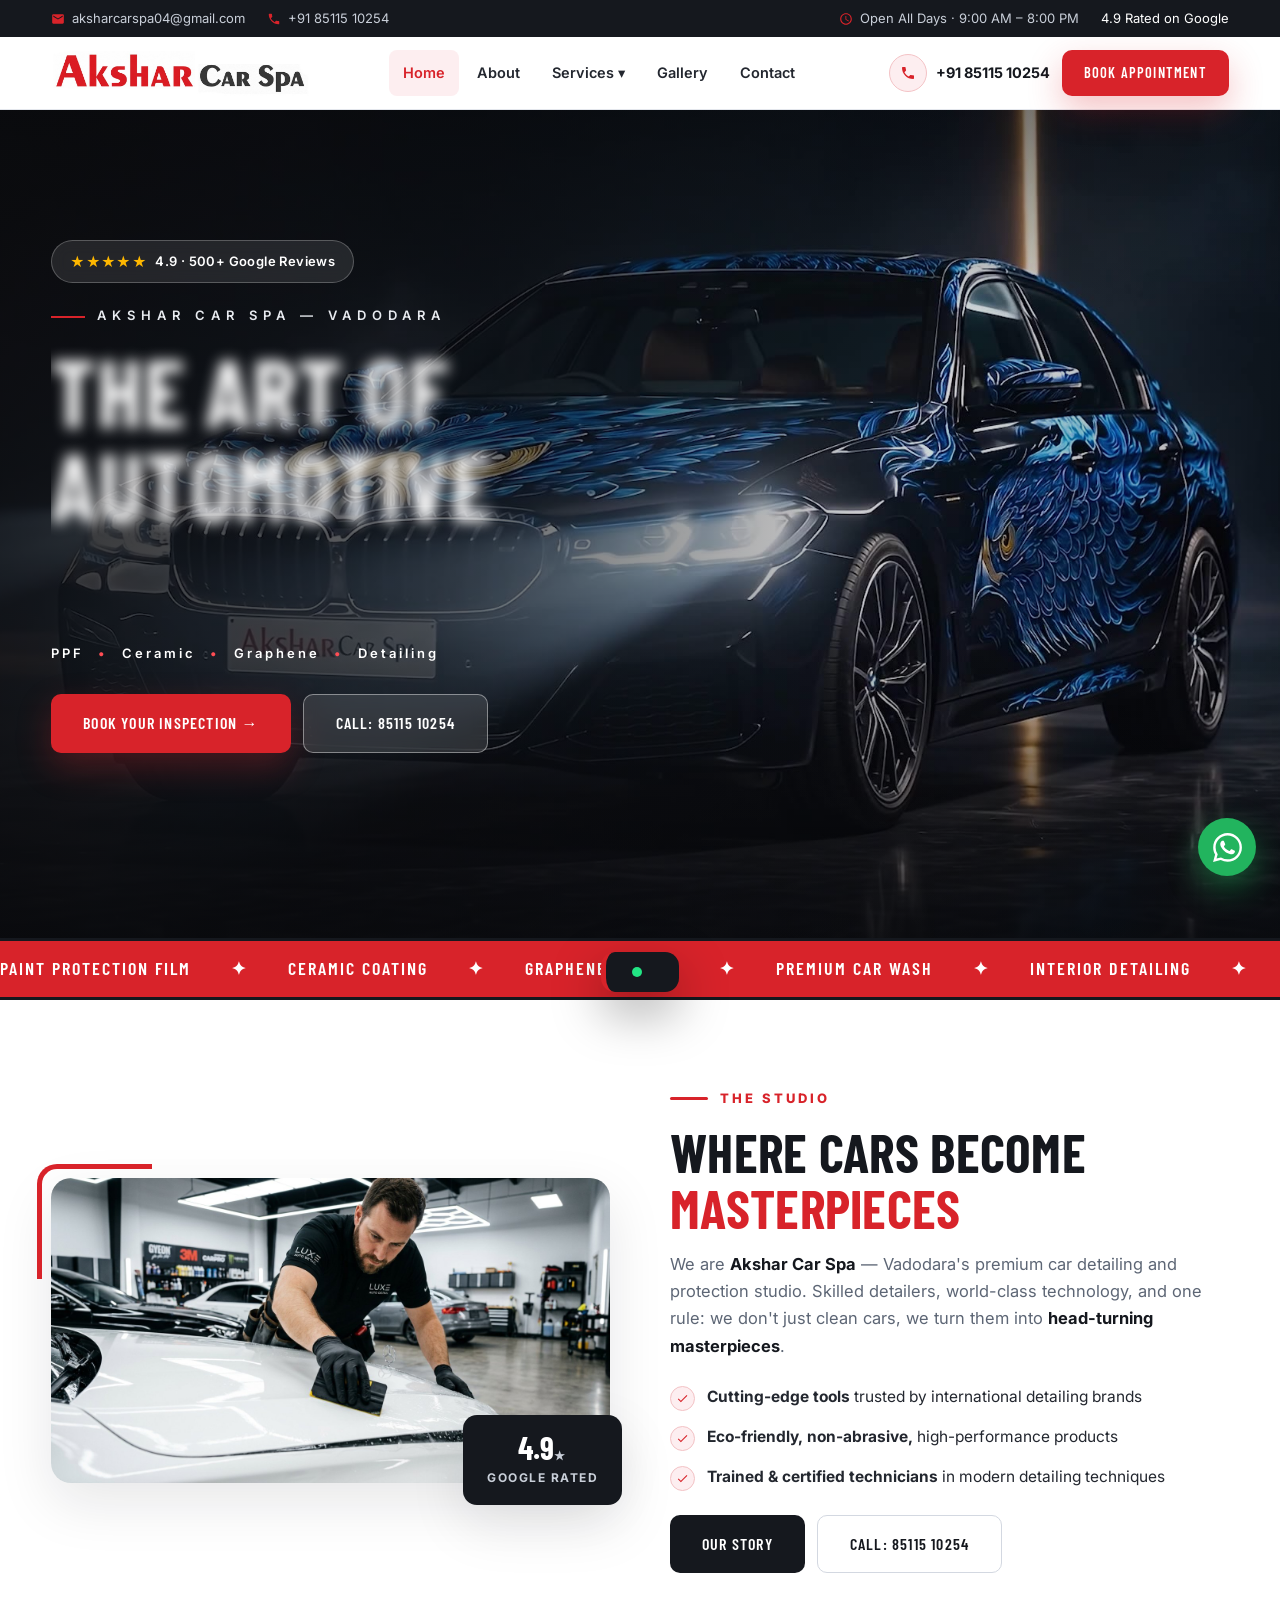
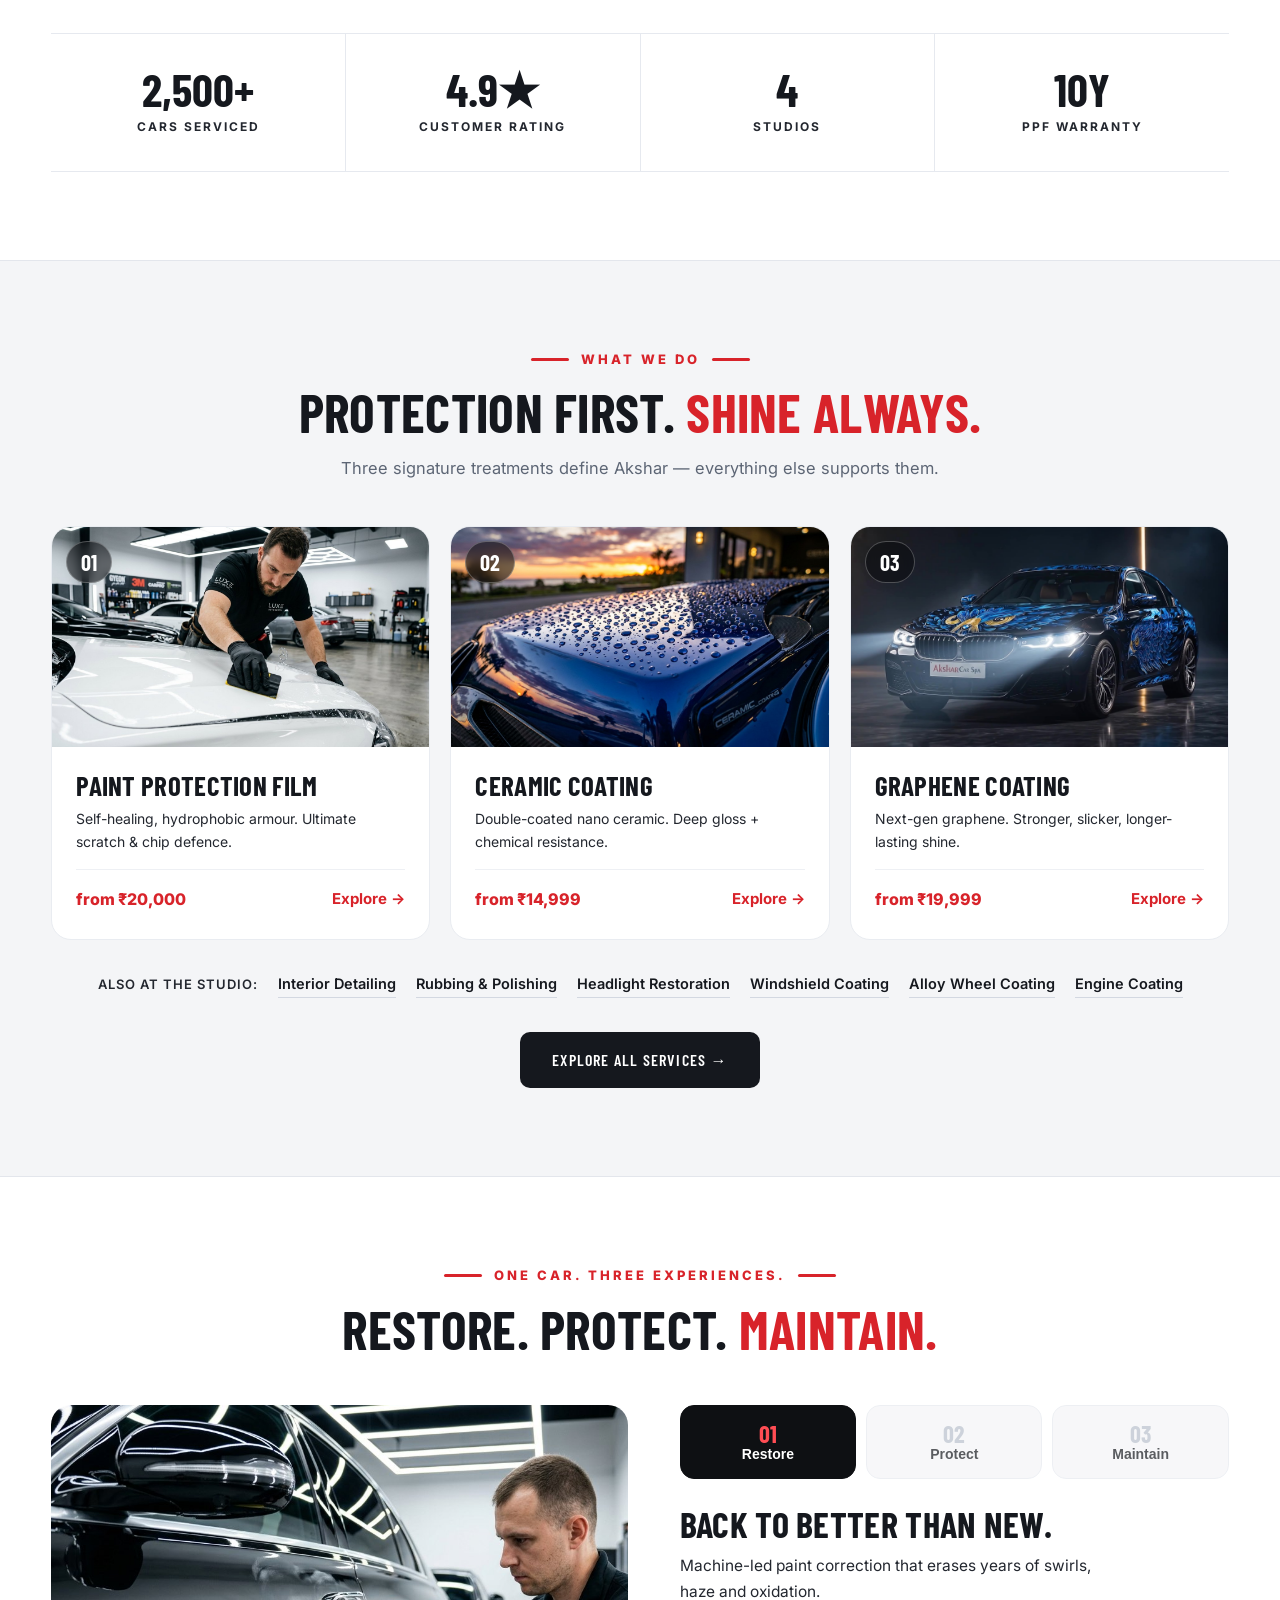
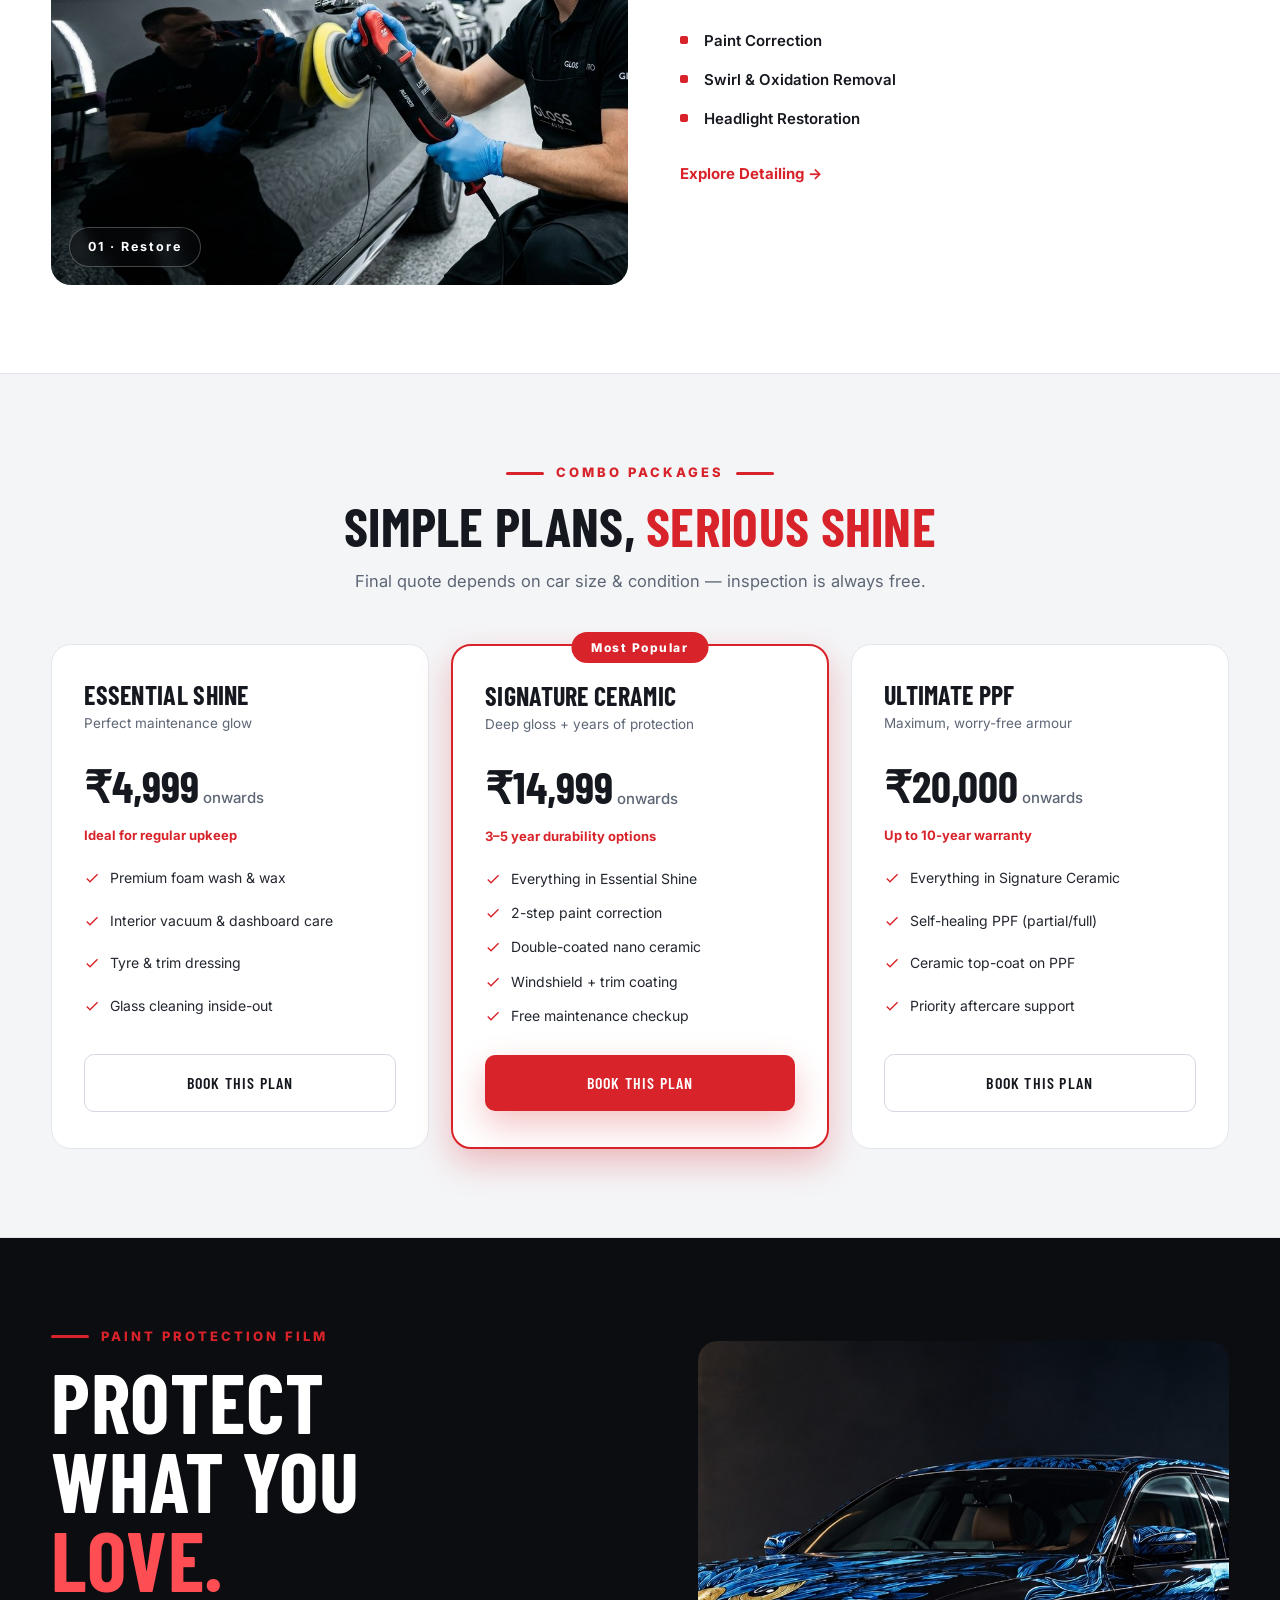
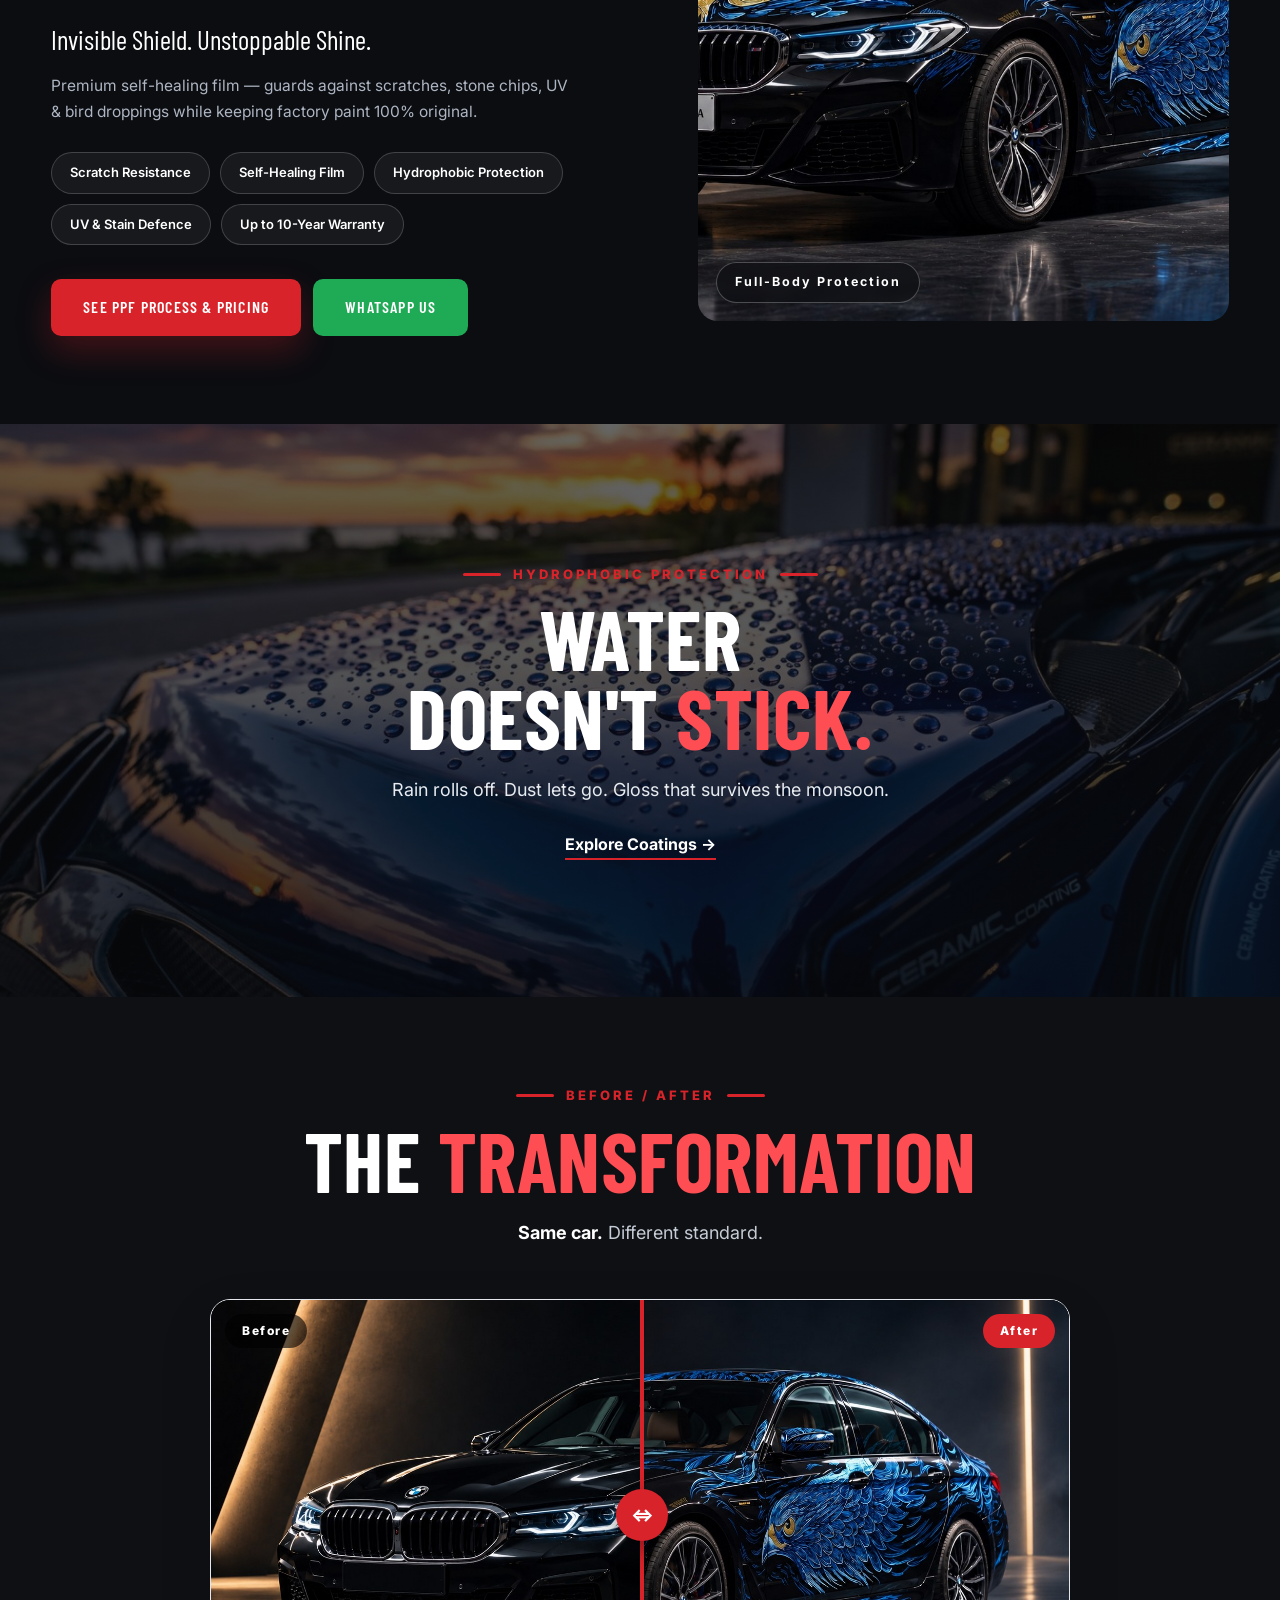
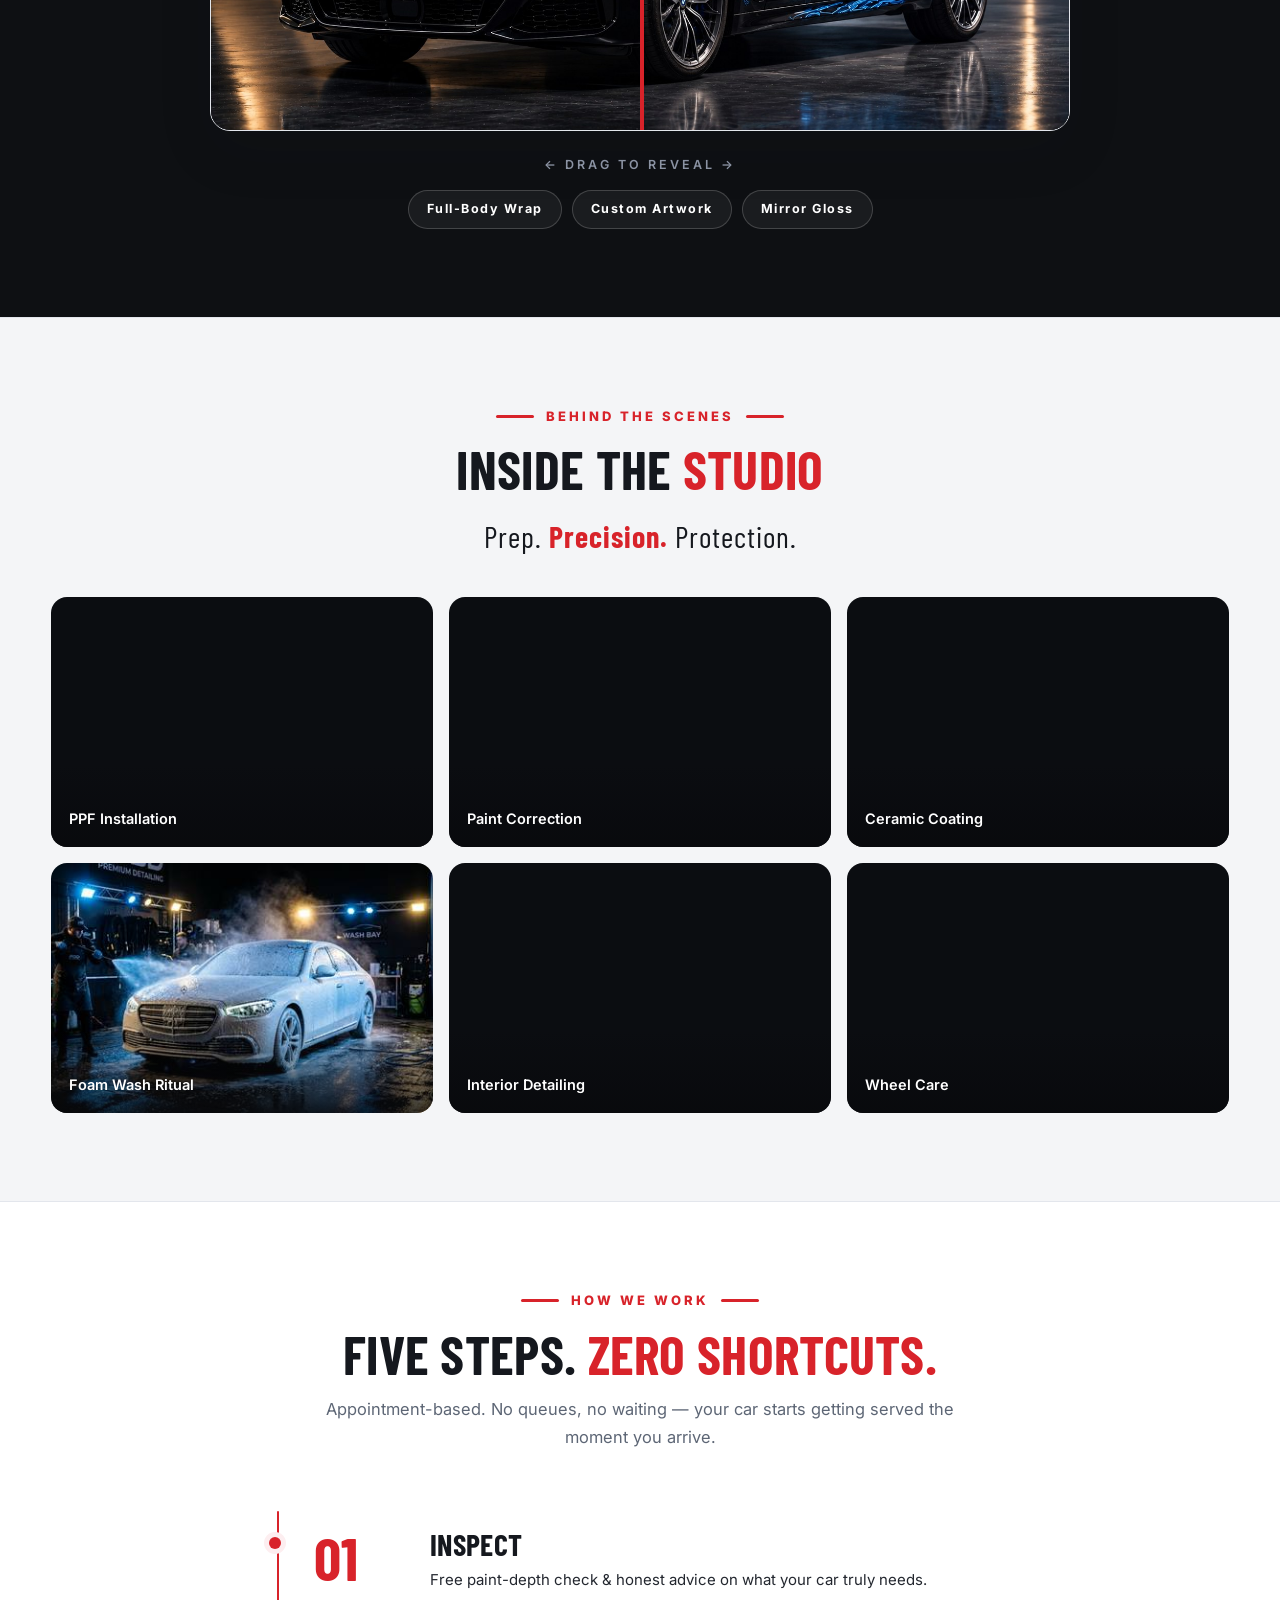
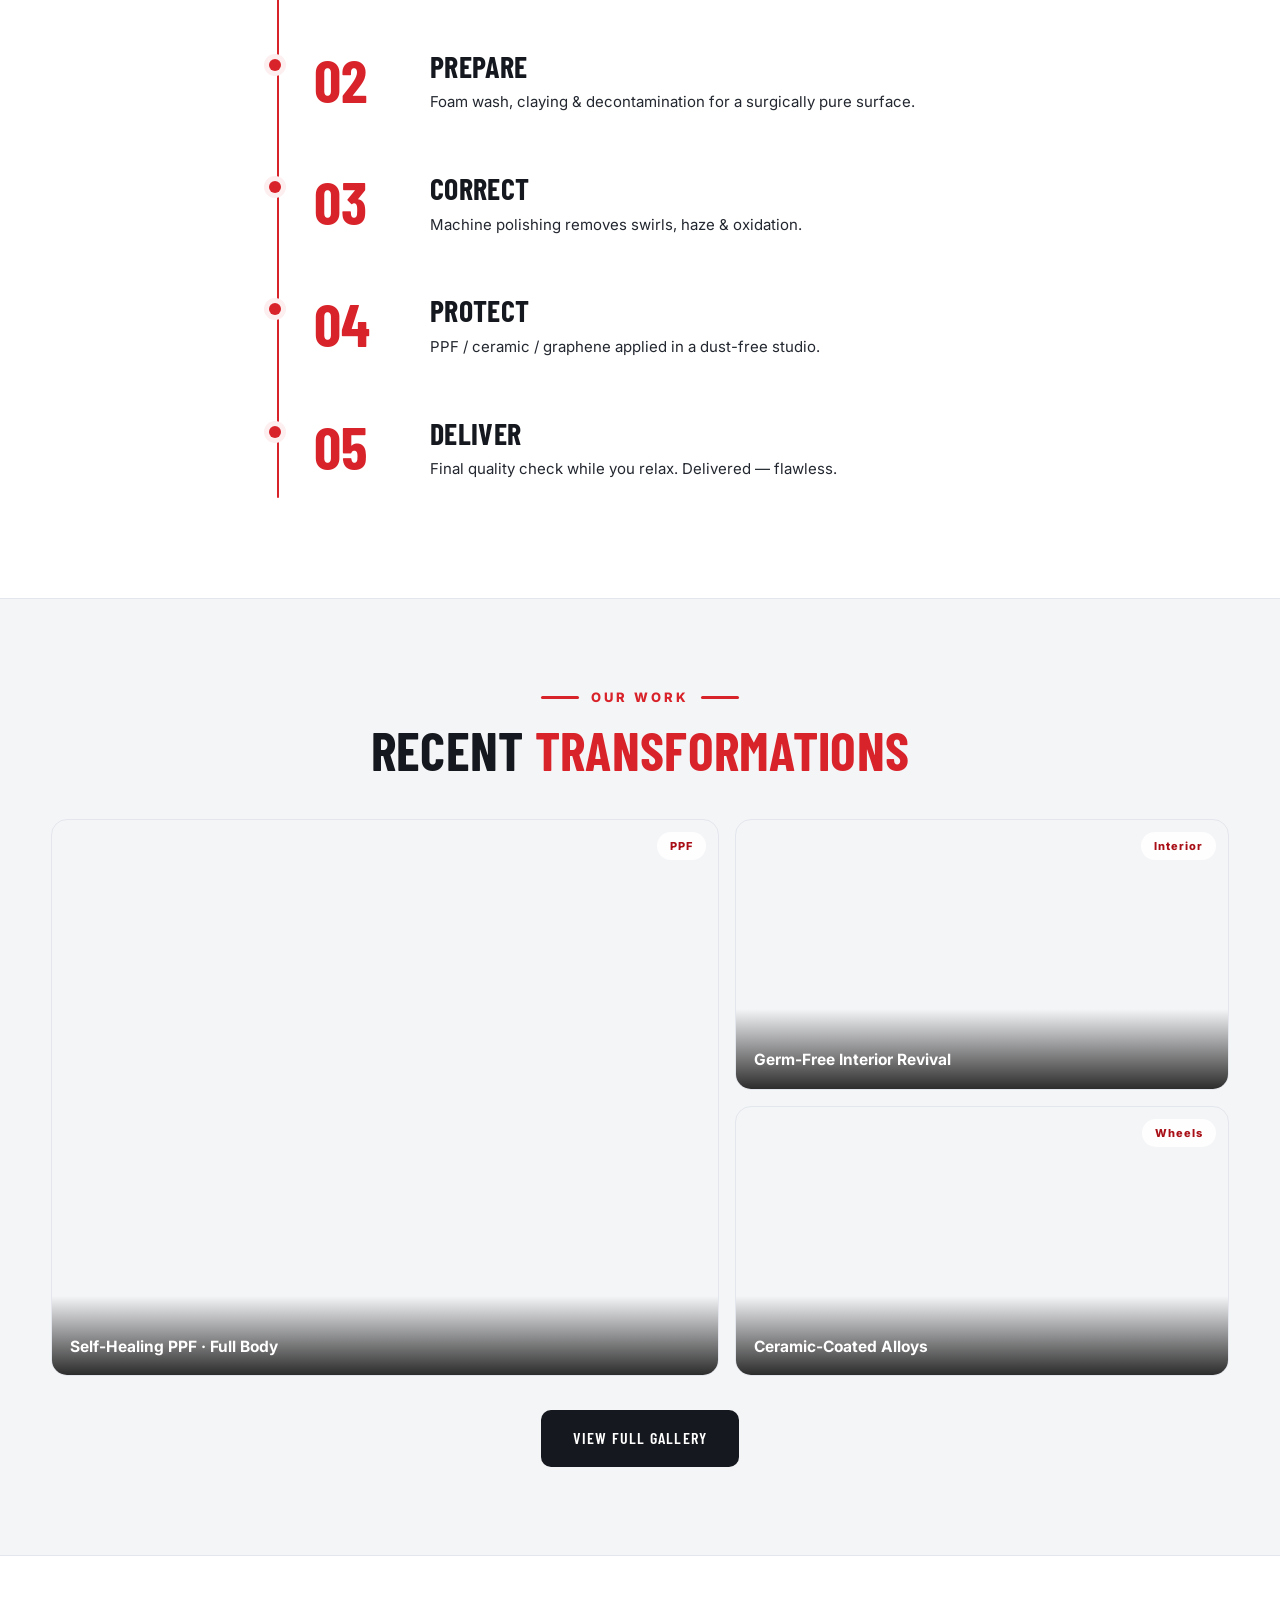
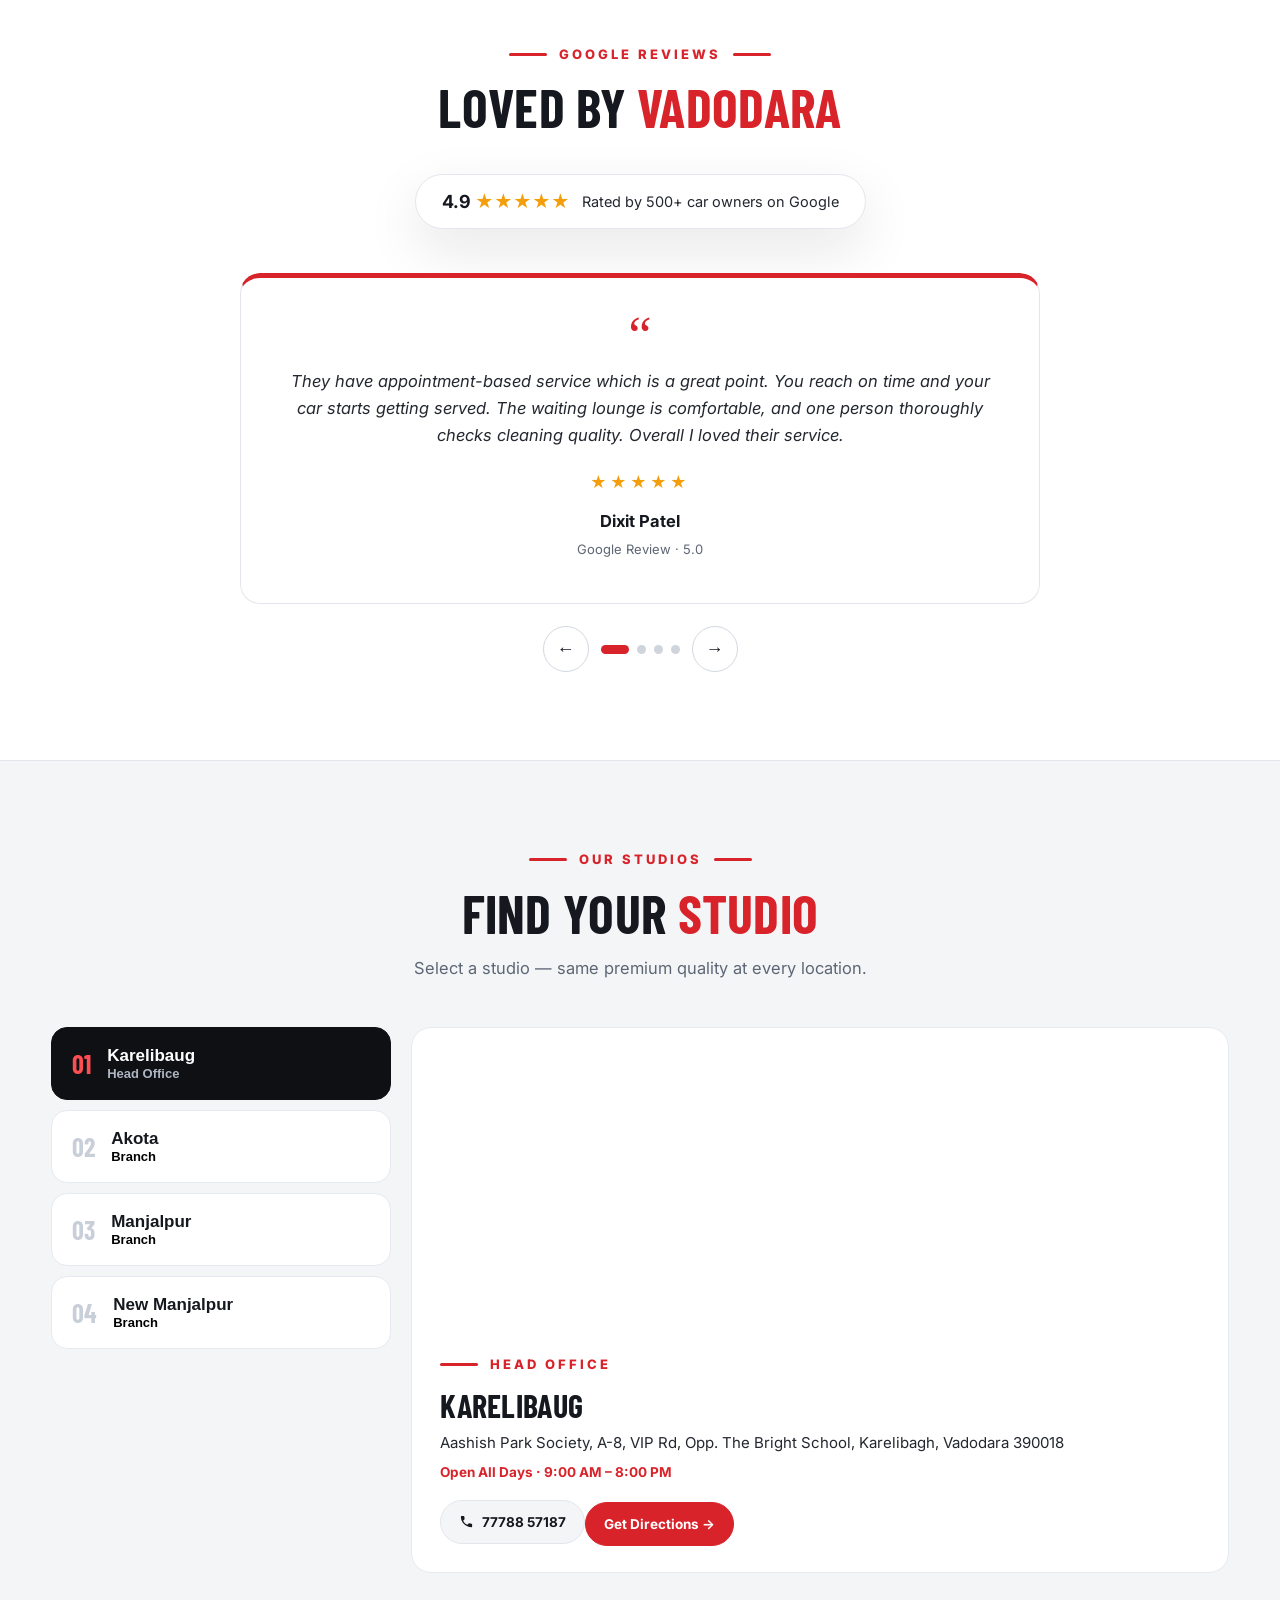
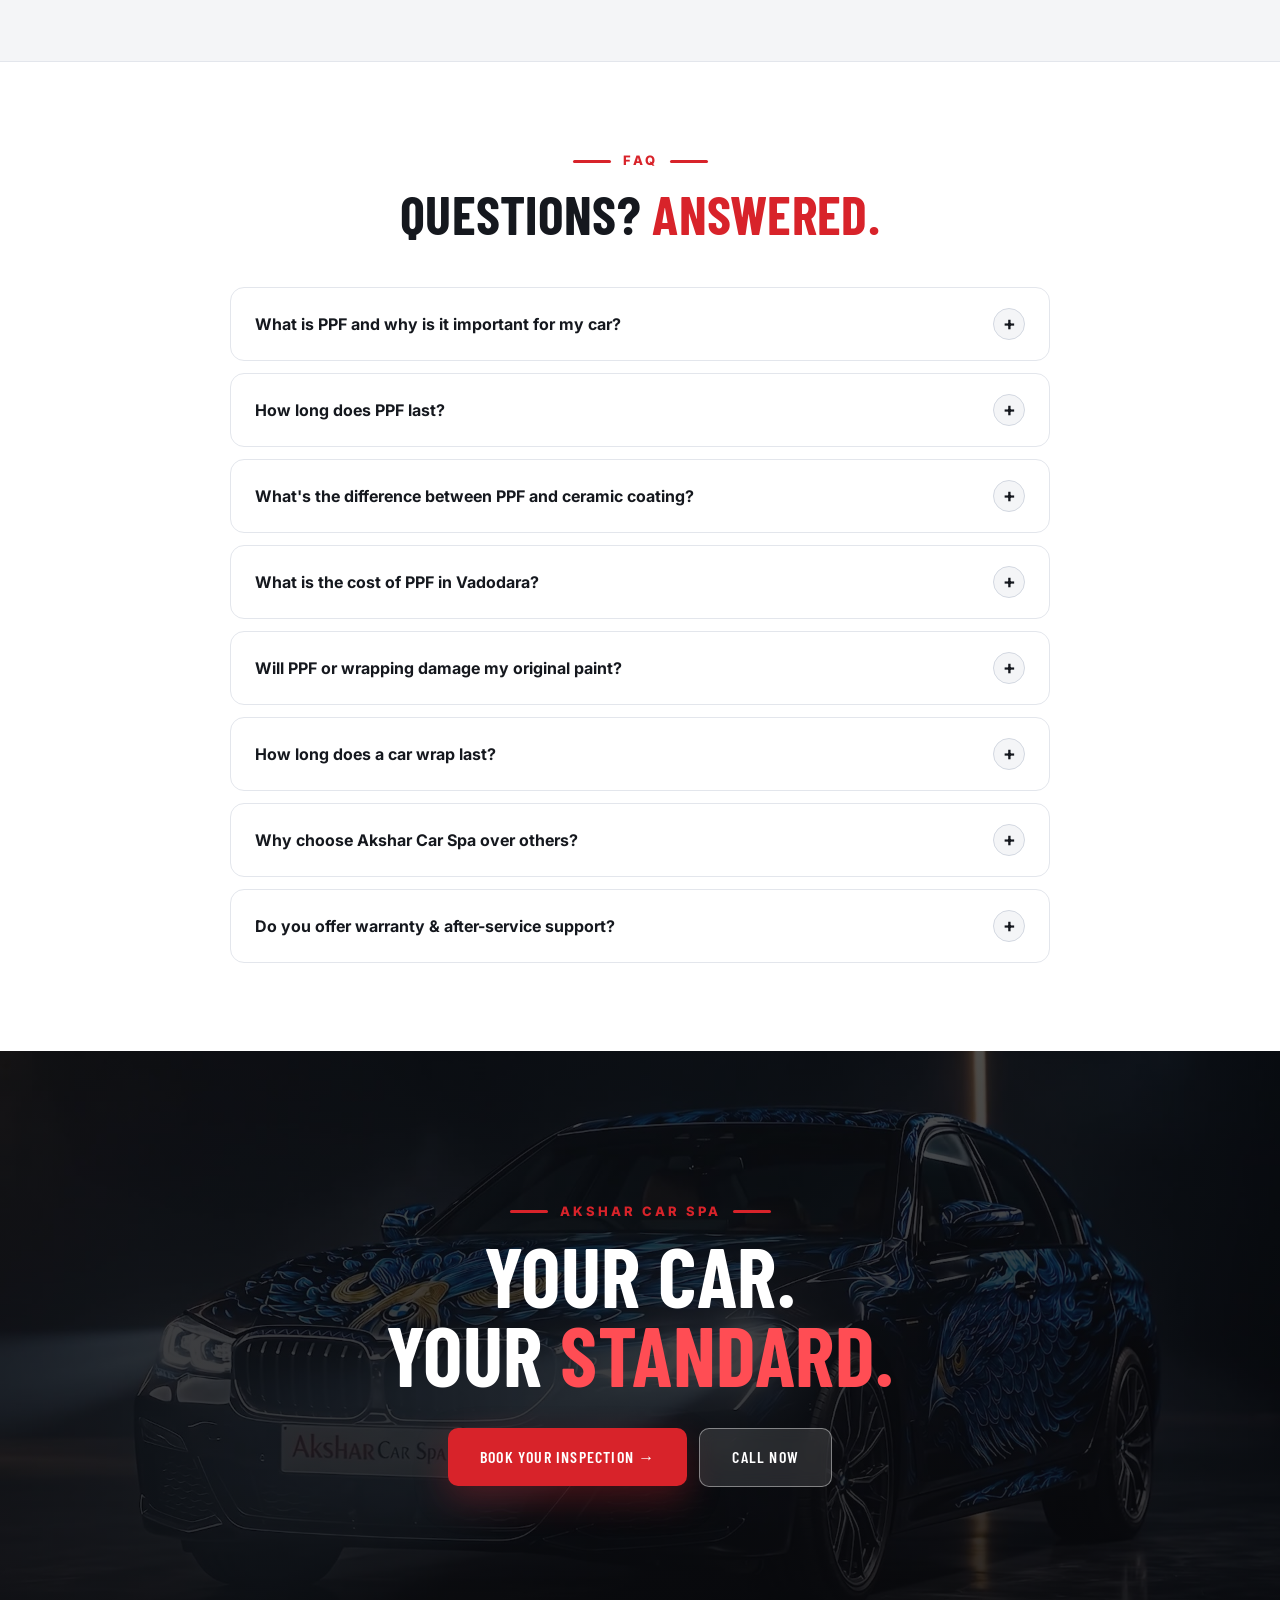
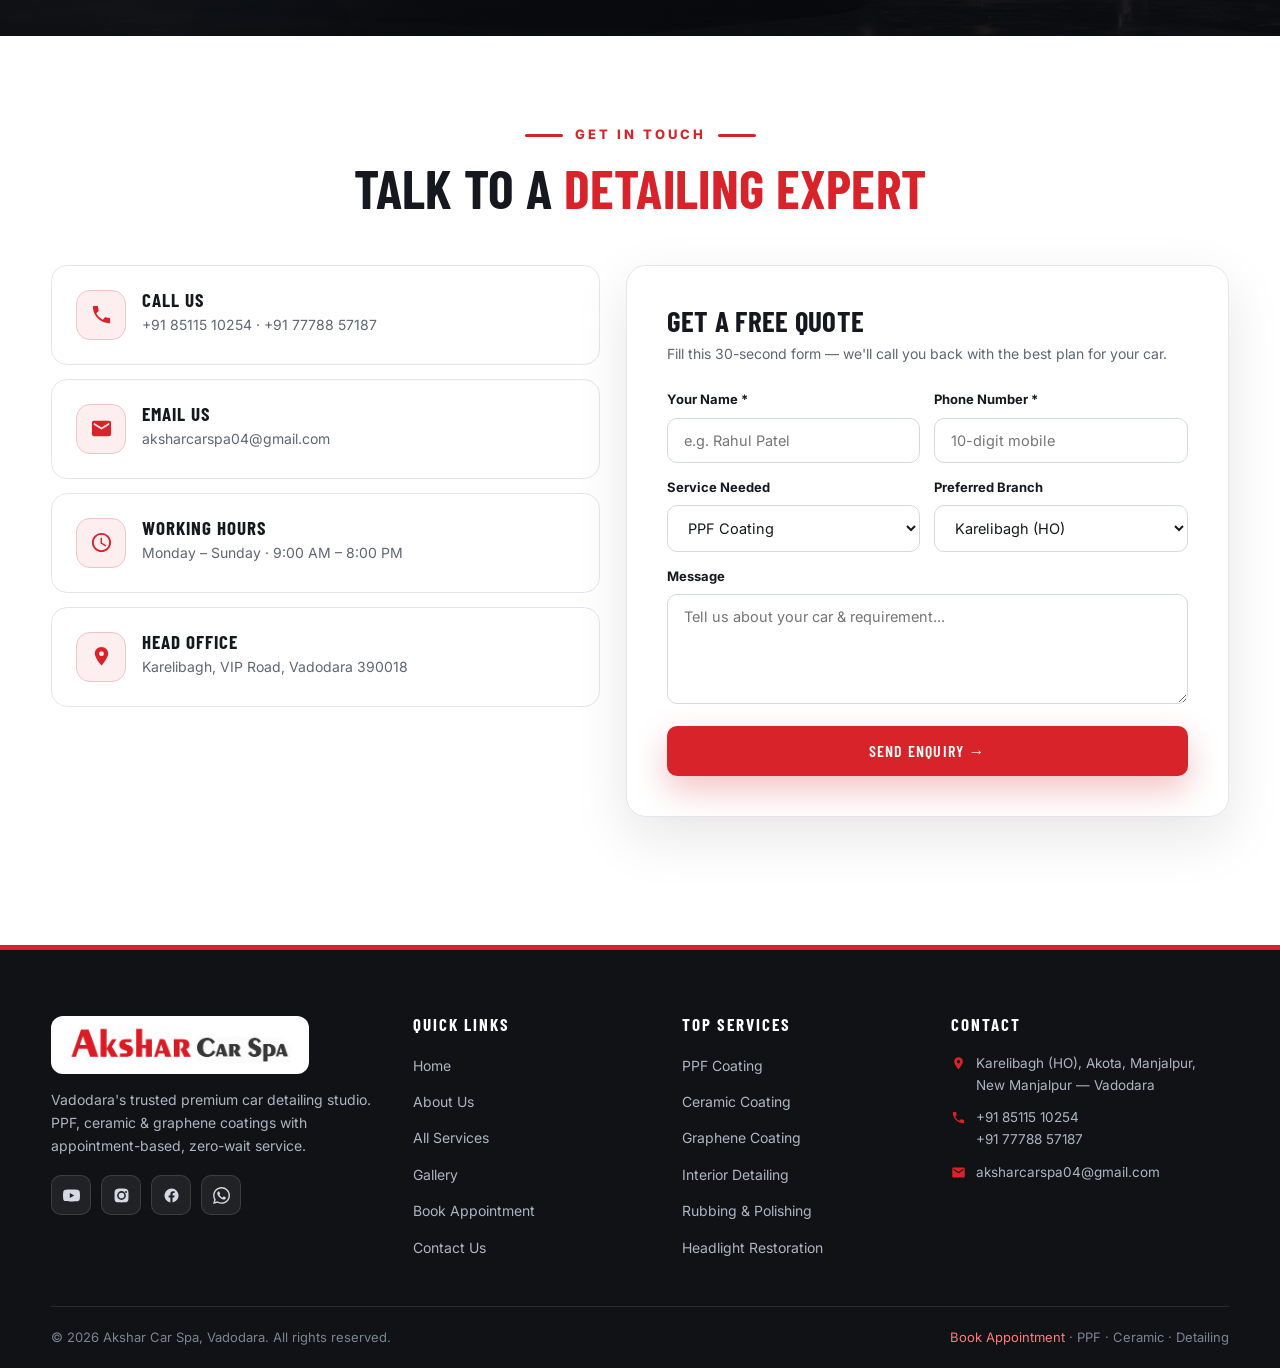
==== commit 7ccc14a4: "Add files via upload" ====
--- a/index.html
+++ b/index.html
@@ -13,8 +13,8 @@
 <link rel="preconnect" href="https://fonts.googleapis.com">
 <link rel="preconnect" href="https://fonts.gstatic.com" crossorigin>
 <link href="https://fonts.googleapis.com/css2?family=Barlow+Condensed:wght@500;600;700&family=Inter:wght@400;500;600;700;800&display=swap" rel="stylesheet">
-<link rel="stylesheet" href="css/style.css">
-<link rel="stylesheet" href="css/mobile.css">
+<link rel="stylesheet" href="css/style.css?v=2">
+<link rel="stylesheet" href="css/mobile.css?v=2">
 <link rel="icon" href="data:image/svg+xml,<svg xmlns='http://www.w3.org/2000/svg' viewBox='0 0 24 24'><rect width='24' height='24' rx='6' fill='%23d8232a'/><path d='M12 4l4.5 4.5a6 6 0 11-9 0z' fill='white'/></svg>">
 <script type="application/ld+json">
 {"@context":"https://schema.org","@type":"AutoBodyShop","name":"Akshar Car Spa","description":"Premium car detailing, PPF and ceramic coating studio in Vadodara.","telephone":"+91-8511510254","email":"aksharcarspa04@gmail.com","address":{"@type":"PostalAddress","streetAddress":"Aashish Park Society A-8, VIP Road, Karelibagh","addressLocality":"Vadodara","postalCode":"390018","addressCountry":"IN"},"openingHours":"Mo-Su 09:00-20:00","priceRange":"₹₹₹","aggregateRating":{"@type":"AggregateRating","ratingValue":"4.9","reviewCount":"500"}}
@@ -88,14 +88,14 @@
   <div class="hero-shade"></div>
   <div class="container hero-cine-inner">
     <div class="hc-badge hc-anim"><span class="stars">★★★★★</span> 4.9 · 500+ Google Reviews</div>
-    <h1 class="hc-anim hc-title"><span class="hc-kicker">Akshar Car Spa — Vadodara</span><span class="hc-line"><span>The Art of</span></span><span class="hc-line"><span>Automotive</span></span><span class="hc-line"><span class="hc-shine">Perfection.</span></span><span class="hc-kw"> PPF, Ceramic Coating &amp; Car Detailing in Vadodara</span></h1>
+    <span class="hc-kicker">Akshar Car Spa — Vadodara</span>
+    <h1 class="hc-title"><span class="hc-line"><span>The Art of</span></span><span class="hc-line"><span>Automotive</span></span><span class="hc-line"><span class="hc-shine">Perfection.</span></span><span class="hc-kw"> PPF, Ceramic Coating &amp; Car Detailing in Vadodara</span></h1>
     <div class="hc-label hc-anim"><span>PPF</span><i>•</i><span>Ceramic</span><i>•</i><span>Graphene</span><i>•</i><span>Detailing</span></div>
     <div class="hero-btns hc-anim">
       <a href="#" class="btn btn-red" data-book>Book Your Inspection →</a>
       <a href="tel:+918511510254" class="btn btn-glass">Call: 85115 10254</a>
     </div>
   </div>
-  <a class="hc-scroll" href="#main" aria-label="Scroll down"><span></span></a>
 </section>
 
 <!-- ===== MARQUEE ===== -->
@@ -467,9 +467,9 @@
       <p>Vadodara's trusted premium car detailing studio. PPF, ceramic &amp; graphene coatings with appointment-based, zero-wait service.</p>
       <div class="socials">
         <a href="https://www.youtube.com/channel/UCruIUTBnso2y1WBrChyFluQ" target="_blank" aria-label="YouTube"><svg viewBox="0 0 24 24"><path d="M23.5 6.2a3 3 0 00-2.1-2.1C19.5 3.5 12 3.5 12 3.5s-7.5 0-9.4.6A3 3 0 00.5 6.2 31.3 31.3 0 000 12a31.3 31.3 0 00.5 5.8 3 3 0 002.1 2.1c1.9.6 9.4.6 9.4.6s7.5 0 9.4-.6a3 3 0 002.1-2.1A31.3 31.3 0 0024 12a31.3 31.3 0 00-.5-5.8zM9.6 15.6V8.4L15.8 12l-6.2 3.6z"/></svg></a>
-        <a href="#" aria-label="Instagram"><svg viewBox="0 0 24 24"><path d="M12 2.2c3.2 0 3.6 0 4.9.1 3.3.1 4.8 1.7 4.9 4.9.1 1.3.1 1.6.1 4.8s0 3.6-.1 4.8c-.1 3.2-1.7 4.8-4.9 4.9-1.3.1-1.6.1-4.9.1s-3.6 0-4.9-.1c-3.3-.1-4.8-1.7-4.9-4.9C2.2 15.6 2.2 15.2 2.2 12s0-3.6.1-4.8C2.4 4 4 2.4 7.2 2.3 8.4 2.2 8.8 2.2 12 2.2zm0 3.6a6.2 6.2 0 100 12.4 6.2 6.2 0 000-12.4zm0 10.2a4 4 0 110-8 4 4 0 010 8zm6.4-10.5a1.4 1.4 0 100 2.9 1.4 1.4 0 000-2.9z"/></svg></a>
-        <a href="#" aria-label="Facebook"><svg viewBox="0 0 24 24"><path d="M22 12a10 10 0 10-11.6 9.9v-7H7.9V12h2.5V9.8c0-2.5 1.5-3.9 3.8-3.9 1.1 0 2.2.2 2.2.2v2.5h-1.3c-1.2 0-1.6.8-1.6 1.6V12h2.8l-.4 2.9h-2.4v7A10 10 0 0022 12z"/></svg></a>
-        <a href="https://wa.me/918511510254" target="_blank" aria-label="WhatsApp"><svg viewBox="0 0 24 24"><path d="M17.5 14.4c-.3-.15-1.76-.87-2.03-.97-.27-.1-.47-.15-.67.15-.2.3-.77.97-.94 1.17-.17.2-.35.22-.65.07-.3-.15-1.26-.46-2.4-1.48-.88-.79-1.48-1.76-1.65-2.06-.17-.3-.02-.46.13-.61.13-.13.3-.35.45-.52.15-.17.2-.3.3-.5.1-.2.05-.37-.02-.52-.08-.15-.67-1.62-.92-2.22-.24-.58-.49-.5-.67-.51h-.57c-.2 0-.52.07-.8.37-.27.3-1.04 1.02-1.04 2.5 0 1.47 1.07 2.89 1.22 3.09.15.2 2.1 3.2 5.1 4.49.71.31 1.27.49 1.7.63.72.23 1.37.2 1.88.12.57-.09 1.76-.72 2-1.42.25-.7.25-1.29.18-1.42-.08-.12-.28-.2-.58-.35zM12.05 21.8h-.01a9.87 9.87 0 01-5.03-1.38l-.36-.21-3.74.98 1-3.65-.24-.37a9.86 9.86 0 01-1.51-5.26c0-5.45 4.44-9.88 9.9-9.88a9.82 9.82 0 016.99 2.9 9.82 9.82 0 012.9 7c0 5.45-4.45 9.87-9.9 9.87zm8.42-18.29A11.82 11.82 0 0012.05 0C5.5 0 .16 5.34.16 11.9c0 2.1.55 4.14 1.59 5.95L.06 24l6.3-1.65a11.9 11.9 0 005.68 1.45h.01c6.55 0 11.89-5.34 11.89-11.9 0-3.18-1.24-6.16-3.47-8.39z"/></svg></a>
+        
+        
+        <a href="#" aria-label="Instagram"><svg viewBox="0 0 24 24"><path d="M12 2.2c3.2 0 3.6 0 4.9.1 3.3.1 4.8 1.7 4.9 4.9.1 1.3.1 1.6.1 4.8s0 3.6-.1 4.8c-.1 3.2-1.7 4.8-4.9 4.9-1.3.1-1.6.1-4.9.1s-3.6 0-4.9-.1c-3.3-.1-4.8-1.7-4.9-4.9C2.2 15.6 2.2 15.2 2.2 12s0-3.6.1-4.8C2.4 4 4 2.4 7.2 2.3 8.4 2.2 8.8 2.2 12 2.2zm0 3.6a6.2 6.2 0 100 12.4 6.2 6.2 0 000-12.4zm0 10.2a4 4 0 110-8 4 4 0 010 8zm6.4-10.5a1.4 1.4 0 100 2.9 1.4 1.4 0 000-2.9z"/></svg></a><a href="#" aria-label="Facebook"><svg viewBox="0 0 24 24"><path d="M22 12a10 10 0 10-11.6 9.9v-7H7.9V12h2.5V9.8c0-2.5 1.5-3.9 3.8-3.9 1.1 0 2.2.2 2.2.2v2.5h-1.3c-1.2 0-1.6.8-1.6 1.6V12h2.8l-.4 2.9h-2.4v7A10 10 0 0022 12z"/></svg></a><a href="https://wa.me/918511510254" target="_blank" aria-label="WhatsApp"><svg viewBox="0 0 24 24"><path d="M17.5 14.4c-.3-.15-1.76-.87-2.03-.97-.27-.1-.47-.15-.67.15-.2.3-.77.97-.94 1.17-.17.2-.35.22-.65.07-.3-.15-1.26-.46-2.4-1.48-.88-.79-1.48-1.76-1.65-2.06-.17-.3-.02-.46.13-.61.13-.13.3-.35.45-.52.15-.17.2-.3.3-.5.1-.2.05-.37-.02-.52-.08-.15-.67-1.62-.92-2.22-.24-.58-.49-.5-.67-.51h-.57c-.2 0-.52.07-.8.37-.27.3-1.04 1.02-1.04 2.5 0 1.47 1.07 2.89 1.22 3.09.15.2 2.1 3.2 5.1 4.49.71.31 1.27.49 1.7.63.72.23 1.37.2 1.88.12.57-.09 1.76-.72 2-1.42.25-.7.25-1.29.18-1.42-.08-.12-.28-.2-.58-.35zM12.05 21.8h-.01a9.87 9.87 0 01-5.03-1.38l-.36-.21-3.74.98 1-3.65-.24-.37a9.86 9.86 0 01-1.51-5.26c0-5.45 4.44-9.88 9.9-9.88a9.82 9.82 0 016.99 2.9 9.82 9.82 0 012.9 7c0 5.45-4.45 9.87-9.9 9.87zm8.42-18.29A11.82 11.82 0 0012.05 0C5.5 0 .16 5.34.16 11.9c0 2.1.55 4.14 1.59 5.95L.06 24l6.3-1.65a11.9 11.9 0 005.68 1.45h.01c6.55 0 11.89-5.34 11.89-11.9 0-3.18-1.24-6.16-3.47-8.39z"/></svg></a>
       </div>
     </div>
     <div><h4>Quick Links</h4><ul><li><a href="index.html">Home</a></li><li><a href="about.html">About Us</a></li><li><a href="services.html">All Services</a></li><li><a href="gallery.html">Gallery</a></li><li><a href="booking.html">Book Appointment</a></li><li><a href="contact.html">Contact Us</a></li></ul></div>
@@ -500,7 +500,7 @@
   </form>
 </div></div>
 <div class="toast" id="toast"><span class="t-dot"></span><span class="t-msg"></span></div>
-<script src="js/main.js"></script>
-<script src="js/mobile.js"></script>
+<script src="js/main.js?v=2"></script>
+<script src="js/mobile.js?v=2"></script>
 </body>
 </html>
--- a/css/style.css
+++ b/css/style.css
@@ -579,29 +579,25 @@
 .hc-stats>div:first-child{border-left:none}
 .hc-stats strong{display:block;font-family:'Barlow Condensed',sans-serif;font-size:32px;font-weight:700;color:#fff;line-height:1.1}
 .hc-stats>div>span:last-child{font-size:11.5px;color:#c6ccd6;font-weight:600;letter-spacing:.4px}
-.hc-scroll{position:absolute;bottom:26px;left:50%;transform:translateX(-50%);z-index:2;width:26px;height:44px;border:2px solid rgba(255,255,255,.5);border-radius:14px}
-.hc-scroll span{position:absolute;top:8px;left:50%;width:4px;height:9px;margin-left:-2px;border-radius:3px;background:#fff;animation:hcWheel 1.8s ease-in-out infinite}
-@keyframes hcWheel{0%{transform:translateY(0);opacity:1}70%{transform:translateY(14px);opacity:0}100%{opacity:0}}
 @keyframes hcUp{from{opacity:0;transform:translateY(36px)}to{opacity:1;transform:none}}
-/* ---------- Cinematic hero intro (loader-synced, plays as loader lifts) ---------- */
-.pre-load .hc-anim{opacity:0;transform:translateY(34px);animation:heroSafe .7s ease 4.6s forwards}
-.pre-load .hc-line>span{animation:heroSafe .7s ease 4.6s forwards}
-@keyframes heroSafe{to{opacity:1;transform:none}}
-body.loaded .hc-anim{opacity:1;transform:none;transition:opacity .7s ease,transform .9s cubic-bezier(.2,.7,.25,1)}
-body.loaded .hero-cine-inner .hc-anim:nth-child(1){transition-delay:.05s}
-body.loaded .hero-cine-inner .hc-anim:nth-child(2){transition-delay:.12s}
-body.loaded .hero-cine-inner .hc-anim:nth-child(3){transition-delay:.4s}
-body.loaded .hero-cine-inner .hc-anim:nth-child(4){transition-delay:.55s}
-body.loaded .hero-cine-inner .hc-anim:nth-child(5){transition-delay:.7s}
+/* ---------- Cinematic hero intro — VIDEO-SYNCED SEQUENCE ----------
+   1) video reaches 50%  → heading letters rise + deblur one-by-one
+   2) video ends/freeze  → badge, kicker, label, buttons reveal staggered */
 .hc-title .hc-line{display:block;overflow:hidden;padding-bottom:.08em;margin-bottom:-.08em}
 .hc-line>span{display:inline-block;will-change:transform}
-.pre-load .hc-line>span{transform:translateY(112%)}
-body.loaded .hc-line>span{transform:none;transition:transform 1.05s cubic-bezier(.16,.8,.24,1)}
-body.loaded .hc-line:nth-child(1)>span{transition-delay:.15s}
-body.loaded .hc-line:nth-child(2)>span{transition-delay:.32s}
+.hero-cine.seq .hc-line .lt{display:inline-block;font-style:normal;opacity:0;transform:translateY(.6em);filter:blur(7px);transition:opacity .45s ease,transform .55s cubic-bezier(.2,.7,.25,1),filter .45s ease;will-change:transform,opacity}
+.hero-cine.seq .hc-line .lt.sh{filter:none;background:linear-gradient(110deg,#ff6b6f 25%,#e01e26 42%,#ffd7d9 50%,#e01e26 58%,#ff6b6f 75%);background-size:230% auto;-webkit-background-clip:text;background-clip:text;color:transparent;animation:hcShine 5s ease-in-out 2.2s infinite}
+.hero-cine.seq .hc-title.lit .lt{opacity:1;transform:none;filter:none}
+.hero-cine.seq .hc-badge,.hero-cine.seq .hc-kicker,.hero-cine.seq .hc-label,.hero-cine.seq .hero-btns{opacity:0;transform:translateY(24px);transition:opacity .7s ease,transform .8s cubic-bezier(.2,.7,.25,1)}
+.hero-cine.seq.show-rest .hc-badge,.hero-cine.seq.show-rest .hc-kicker,.hero-cine.seq.show-rest .hc-label,.hero-cine.seq.show-rest .hero-btns{opacity:1;transform:none}
+.hero-cine.seq.show-rest .hc-kicker{transition-delay:.12s}
+.hero-cine.seq.show-rest .hc-label{transition-delay:.28s}
+.hero-cine.seq.show-rest .hero-btns{transition-delay:.44s}
+@keyframes heroSafe{to{opacity:1;transform:none;filter:none}}
+.pre-load .hero-cine-inner>*,.pre-load .hc-line .lt{animation:heroSafe .7s ease 4.6s forwards}
 .hc-shine{background:linear-gradient(110deg,#ff6b6f 25%,#e01e26 42%,#ffd7d9 50%,#e01e26 58%,#ff6b6f 75%);background-size:230% auto;-webkit-background-clip:text;background-clip:text;color:transparent;animation:hcShine 5s ease-in-out 2.2s infinite}
 @keyframes hcShine{0%{background-position:0% center}60%,100%{background-position:230% center}}
-@media (prefers-reduced-motion:reduce){.pre-load .hc-anim,.pre-load .hc-line>span{opacity:1;transform:none;animation:none}.hc-shine{animation:none}.hc-scroll span{animation:none}}
+@media (prefers-reduced-motion:reduce){.pre-load .hero-cine-inner>*,.pre-load .hc-line .lt{opacity:1;transform:none;filter:none;animation:none}.hero-cine.seq .hc-line .lt,.hero-cine.seq .hc-badge,.hero-cine.seq .hc-kicker,.hero-cine.seq .hc-label,.hero-cine.seq .hero-btns{opacity:1;transform:none;filter:none;transition:none}.hc-shine{animation:none}}
 
 /* ================= CINEMATIC LOADER (2-2.5s first visit, quick pass after) ================= */
 #loader{position:fixed;inset:0;z-index:2000;background:radial-gradient(120% 120% at 50% 8%,#161c26 0%,#0b0d11 62%);display:flex;align-items:center;justify-content:center;animation:loaderSafe .6s ease 4.5s forwards}
@@ -630,9 +626,6 @@
 .hc-kicker::before{content:'';display:inline-block;width:34px;height:2px;background:var(--red);vertical-align:middle;margin-right:12px}
 .hc-label{display:flex;gap:14px;align-items:center;flex-wrap:wrap;color:#fff;font-weight:600;letter-spacing:3px;font-size:13px;margin:0 0 30px}
 .hc-label i{color:#ff4d54;font-style:normal}
-body.loaded .hc-title .hc-line:nth-child(2)>span{transition-delay:.15s}
-body.loaded .hc-title .hc-line:nth-child(3)>span{transition-delay:.3s}
-body.loaded .hc-title .hc-line:nth-child(4)>span{transition-delay:.45s}
 
 /* stats band */
 .stats-band{display:flex;border-top:1px solid #e6e9ef;border-bottom:1px solid #e6e9ef;margin-top:60px}
--- a/css/mobile.css
+++ b/css/mobile.css
@@ -332,7 +332,6 @@
   .hc-stats>div:nth-child(-n+2){border-top:none}
   .hc-stats>div:nth-child(odd){border-left:none}
   .hc-stats strong{font-size:27px}
-  .hc-scroll{display:none}
 }
 
 /* loader — small screens */
@@ -428,3 +427,14 @@
   .rpm-opt{min-height:60px}
   .loc-btn{min-height:60px}
 }
+
+/* hero mobile rearrange: badge/kicker/PPF-line top, title+buttons bottom */
+@media(max-width:640px){
+  .hero-cine{align-items:stretch}
+  .hero-cine-inner{display:flex;flex-direction:column}
+  .hero-cine-inner .hc-badge{order:1;align-self:flex-start}
+  .hero-cine-inner .hc-kicker{order:2}
+  .hero-cine-inner .hc-label{order:3;margin-top:12px;margin-bottom:0}
+  .hero-cine-inner .hc-title{order:4;margin-top:auto}
+  .hero-cine-inner .hero-btns{order:5}
+}
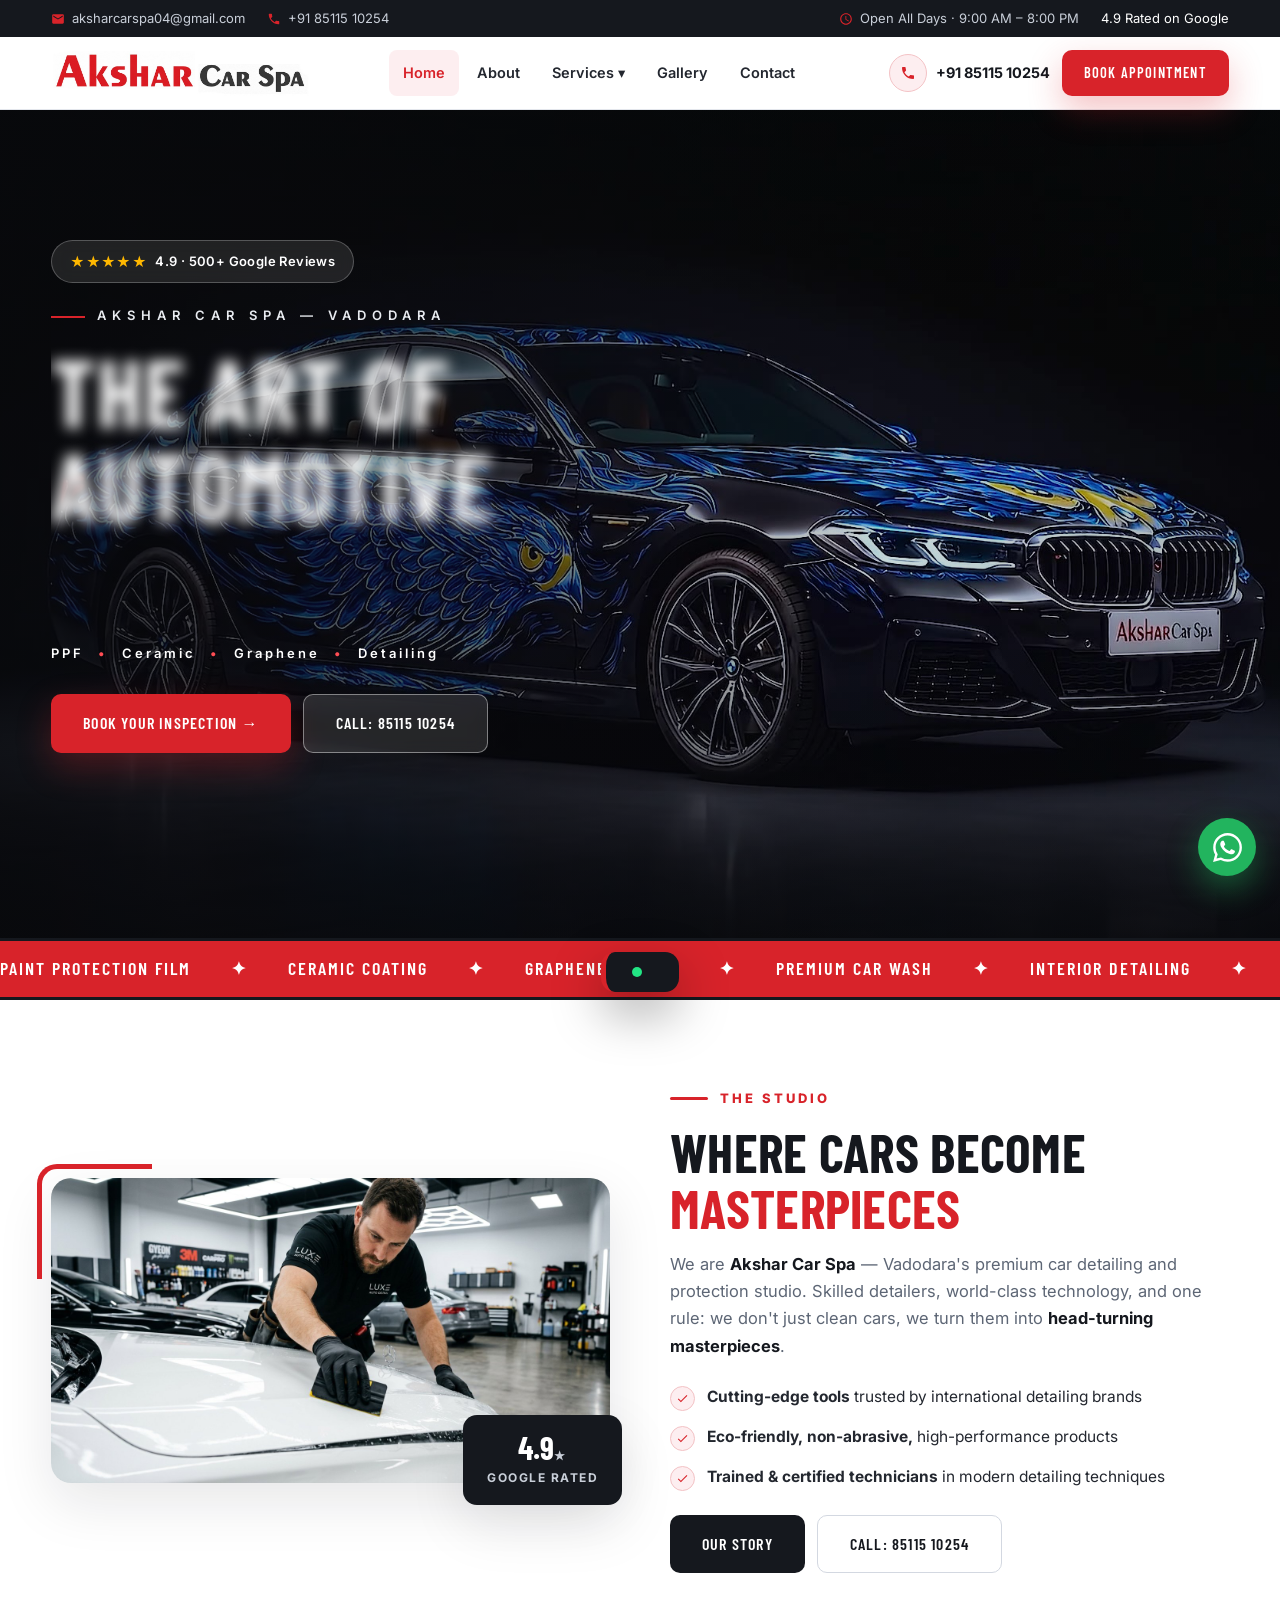
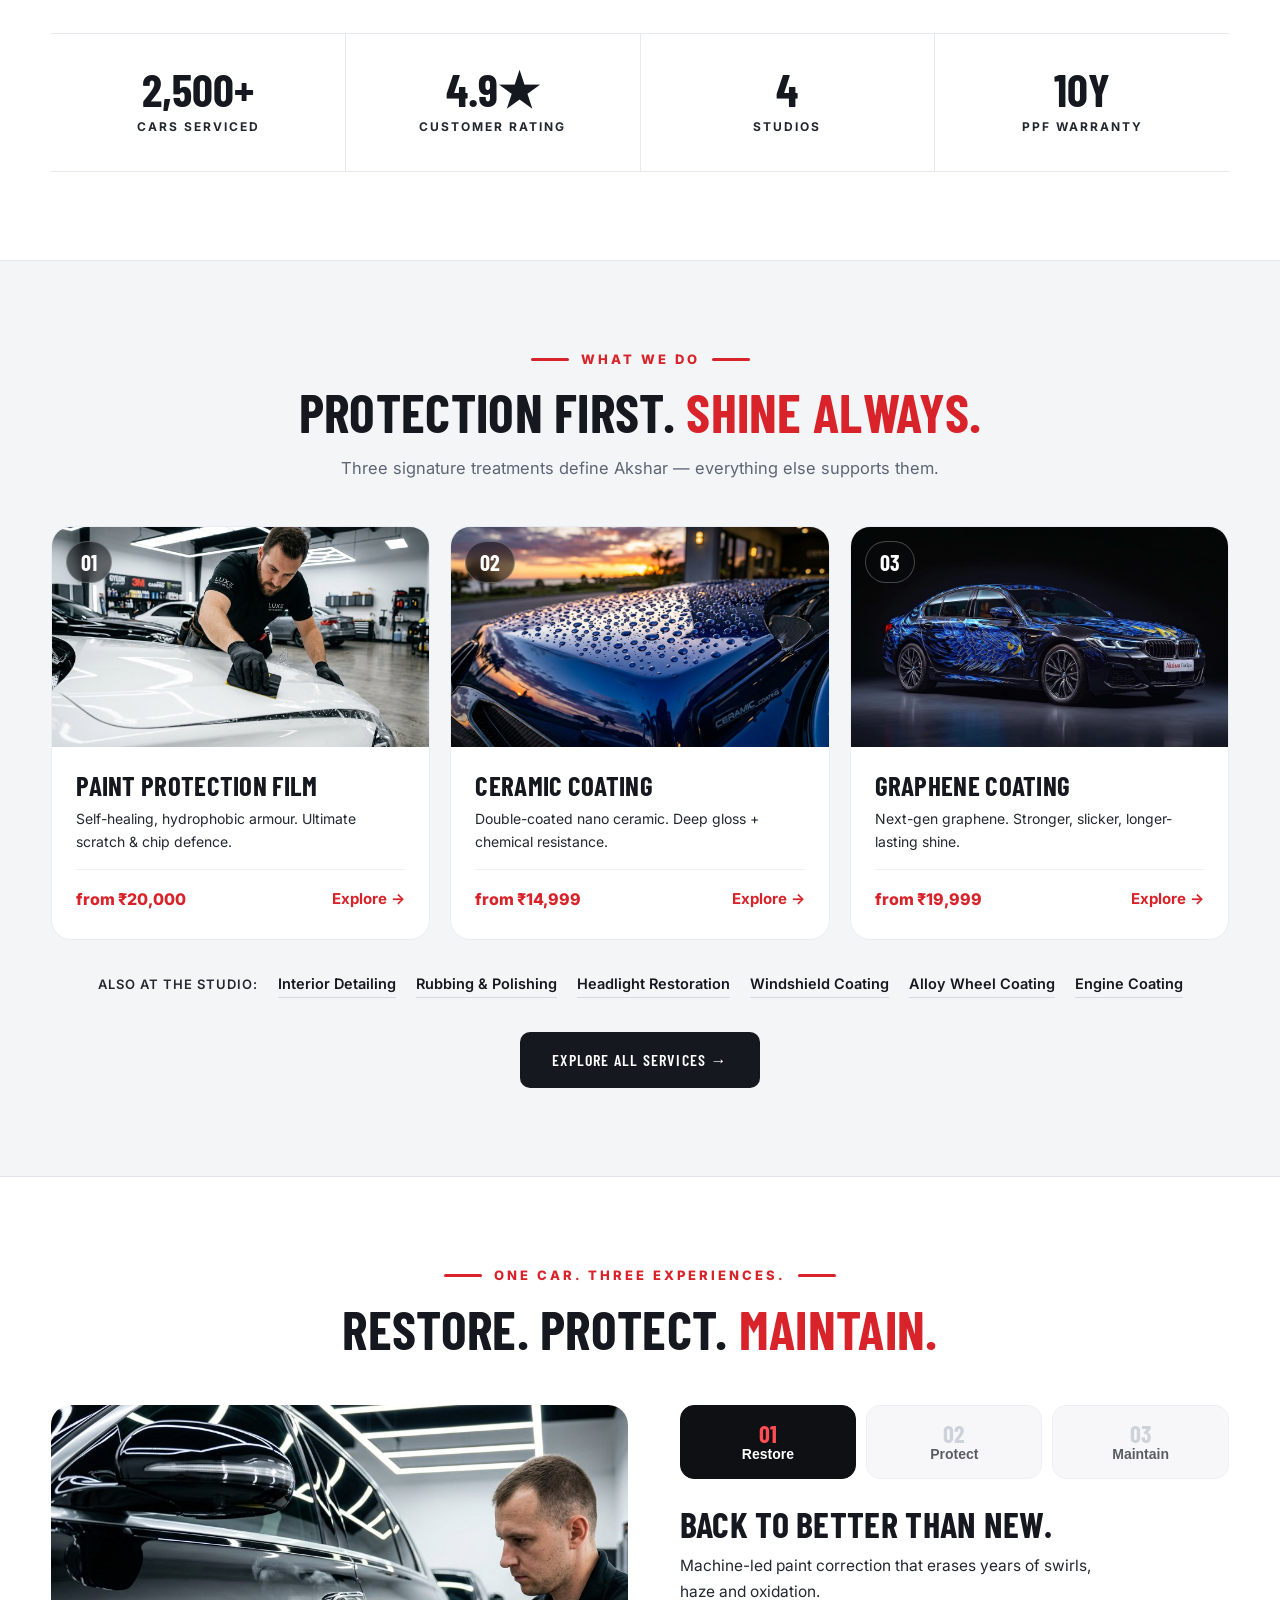
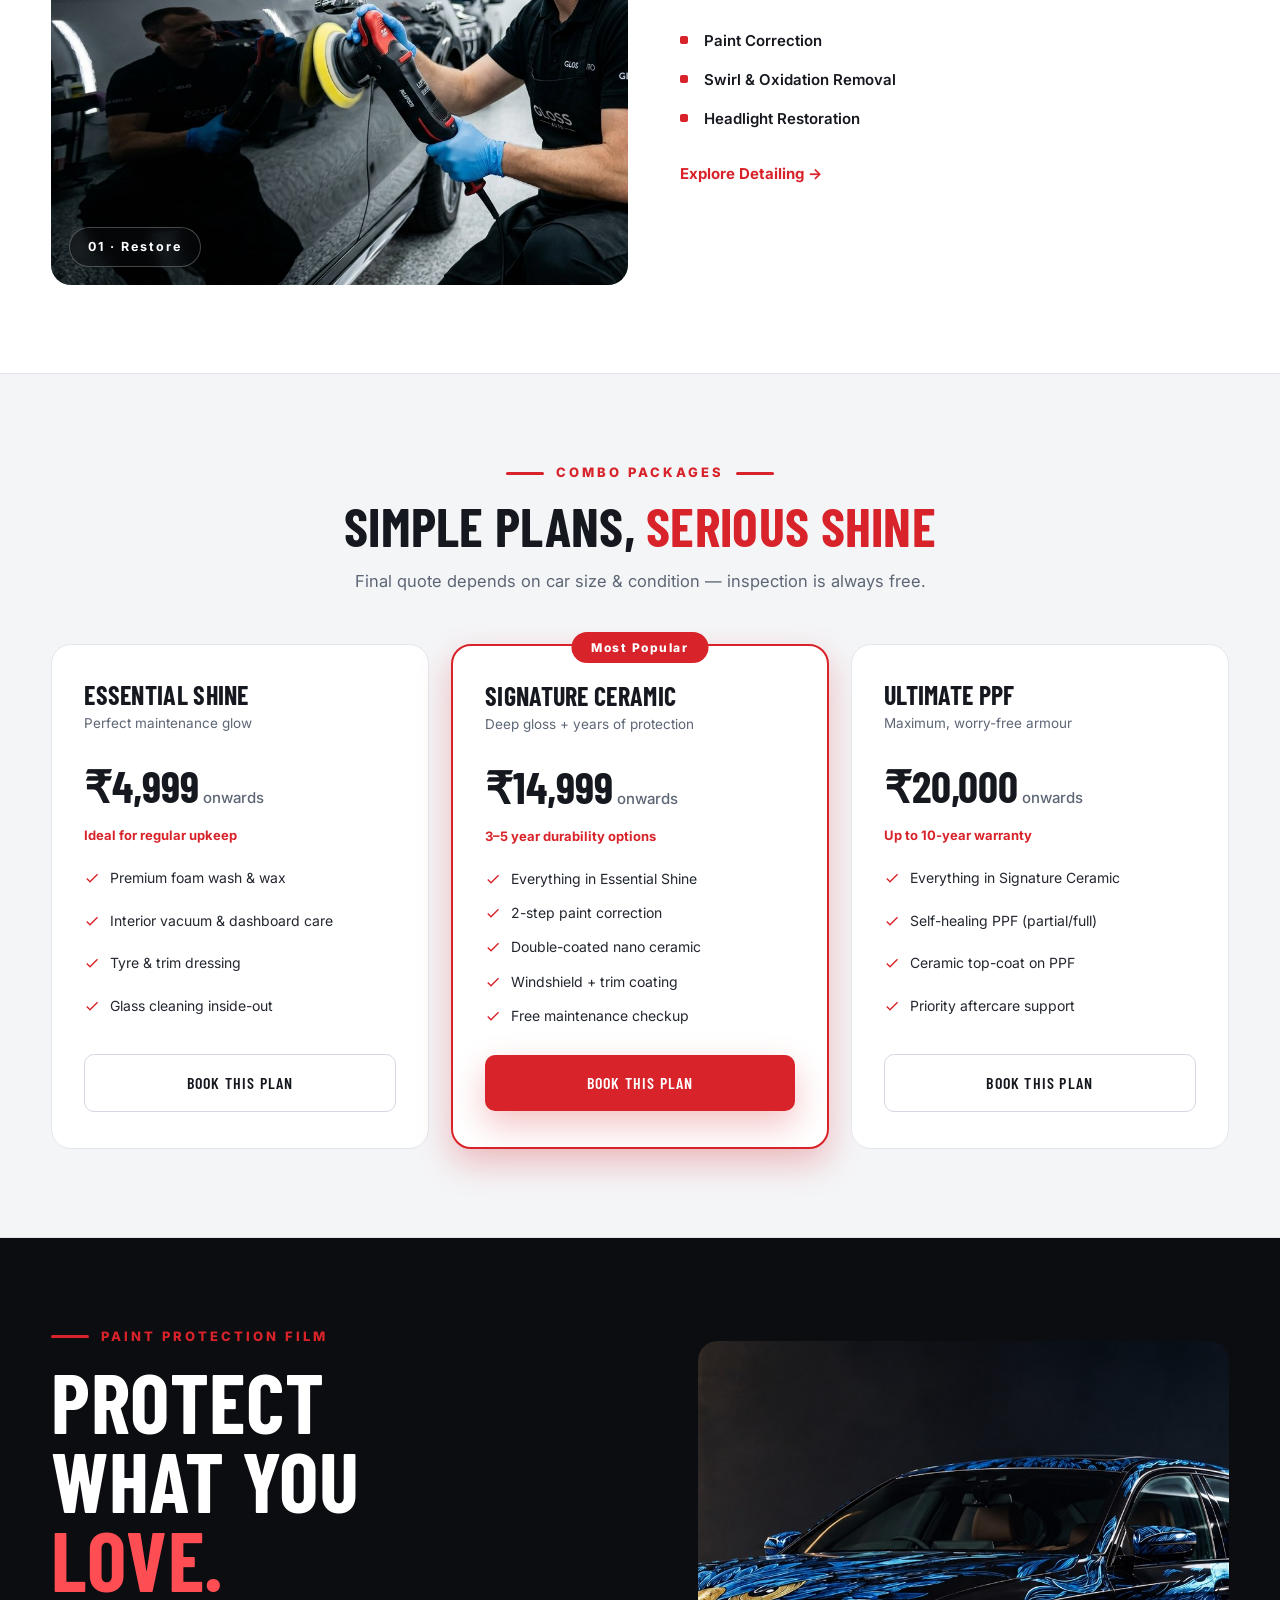
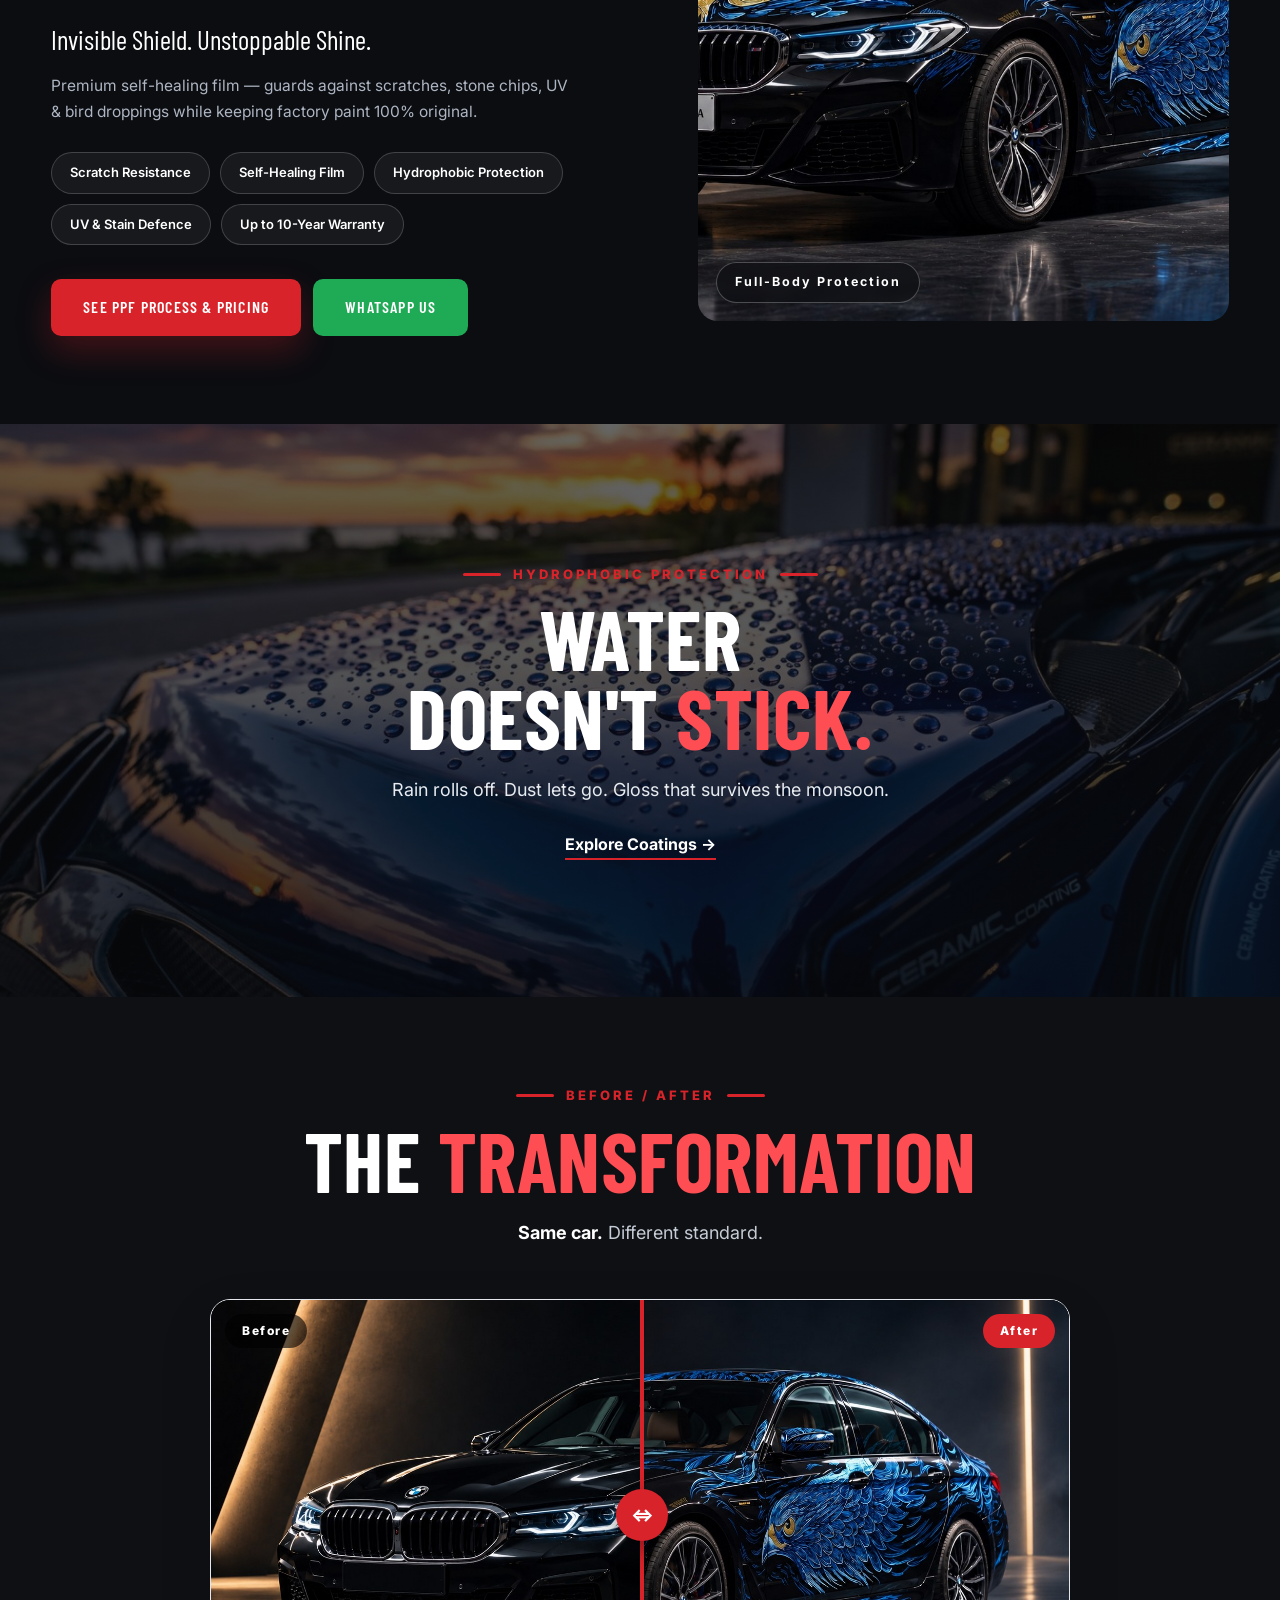
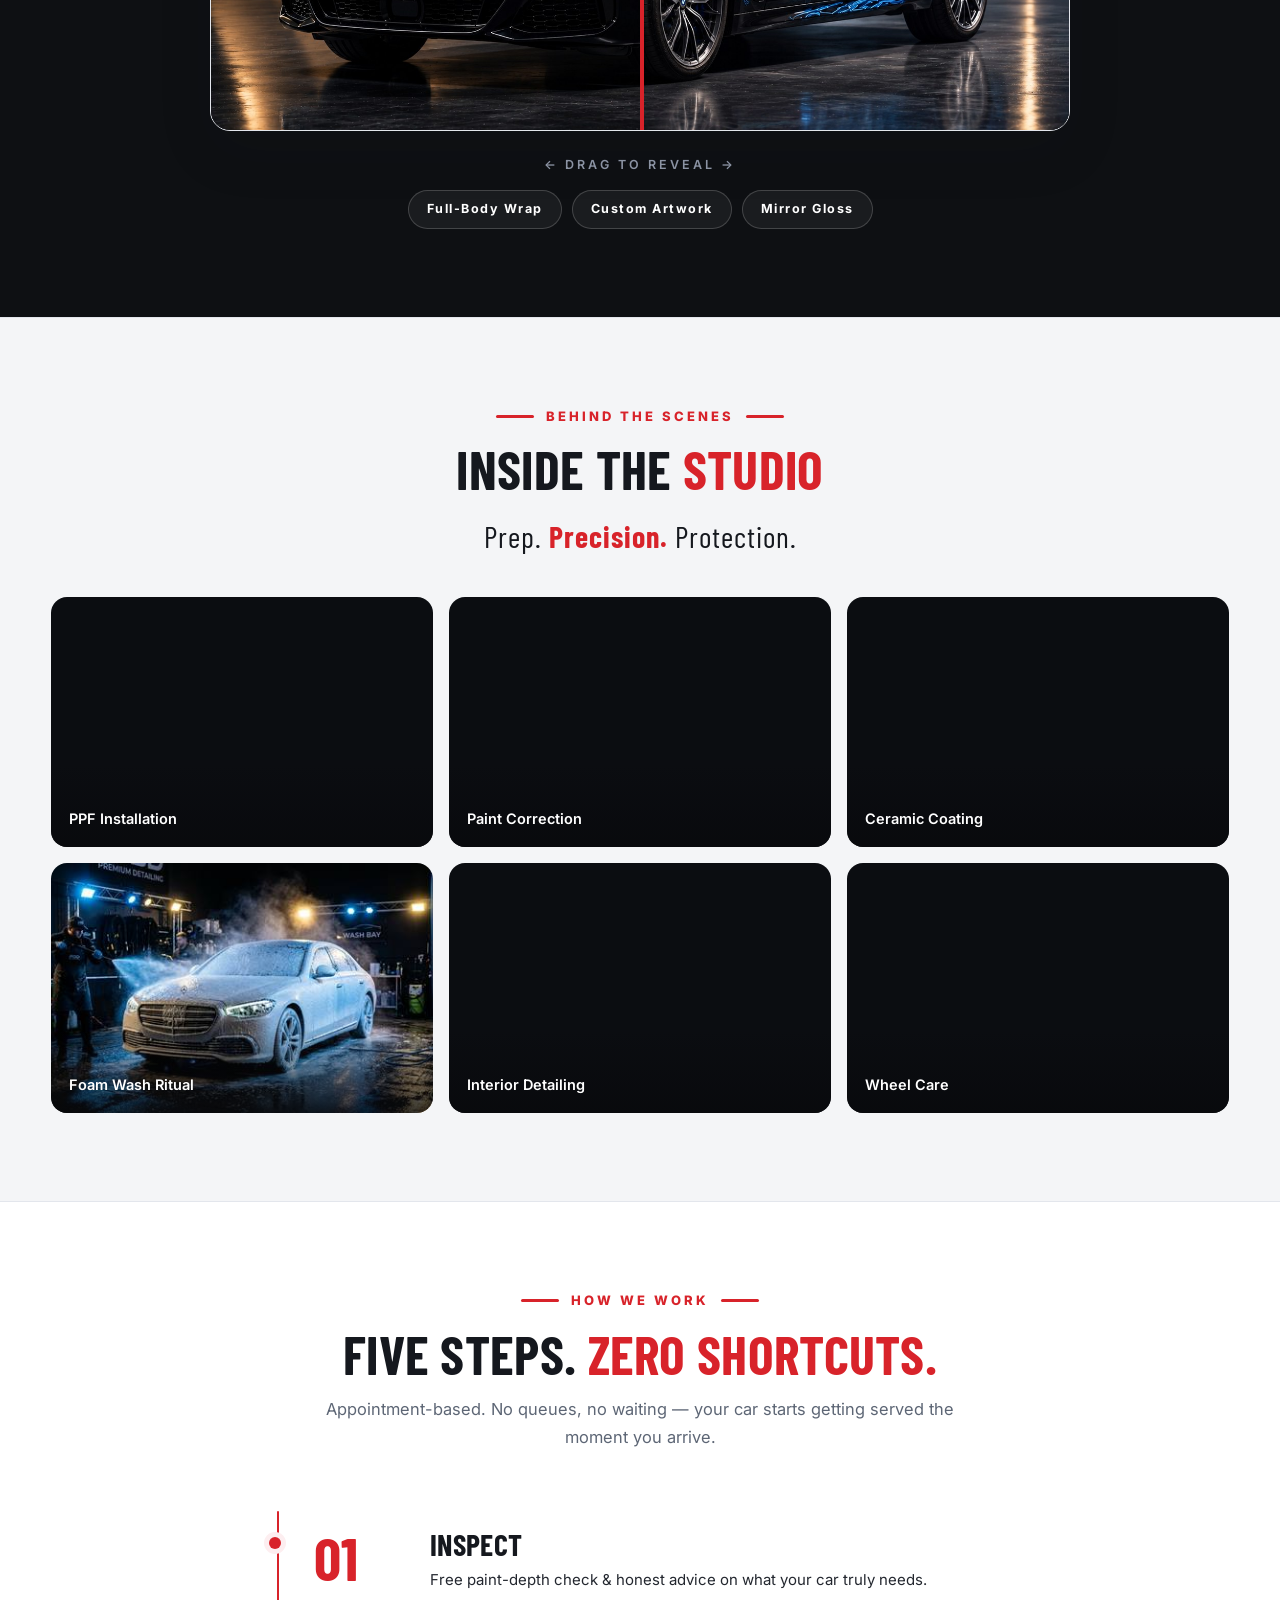
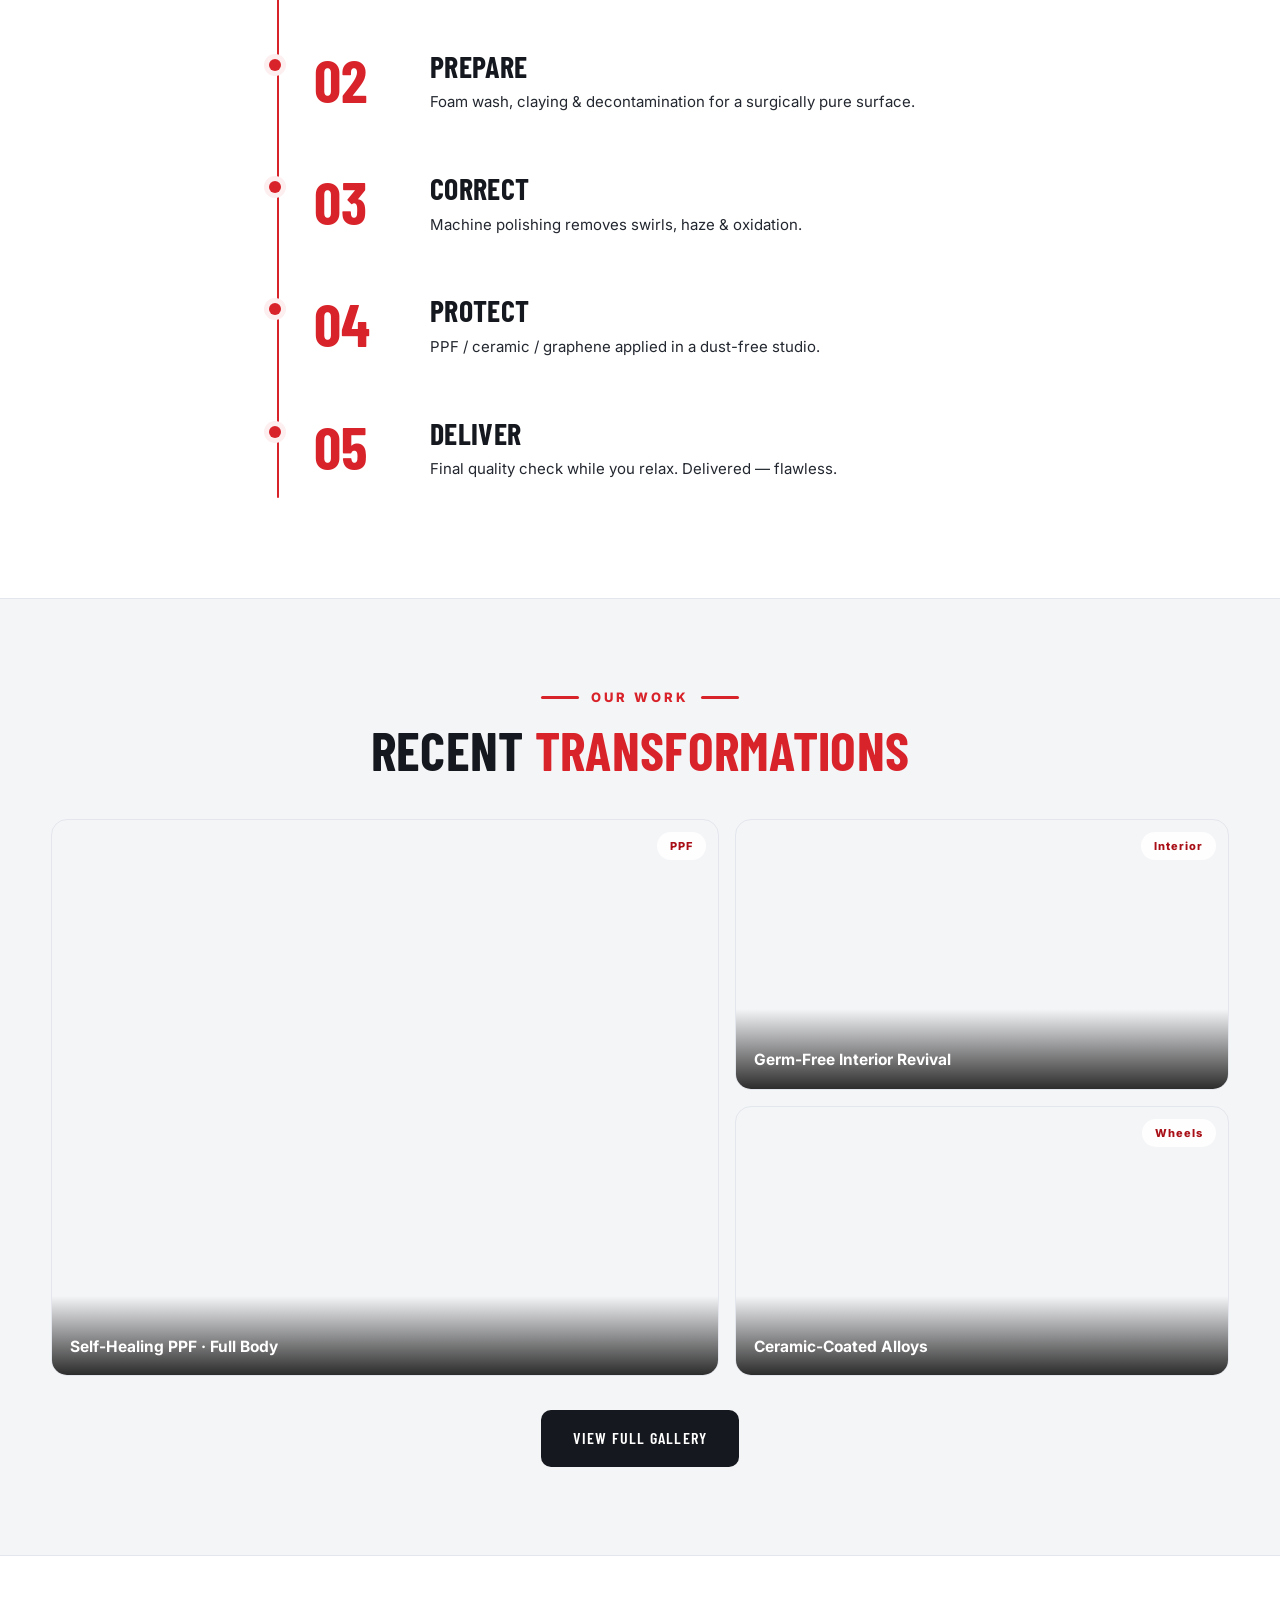
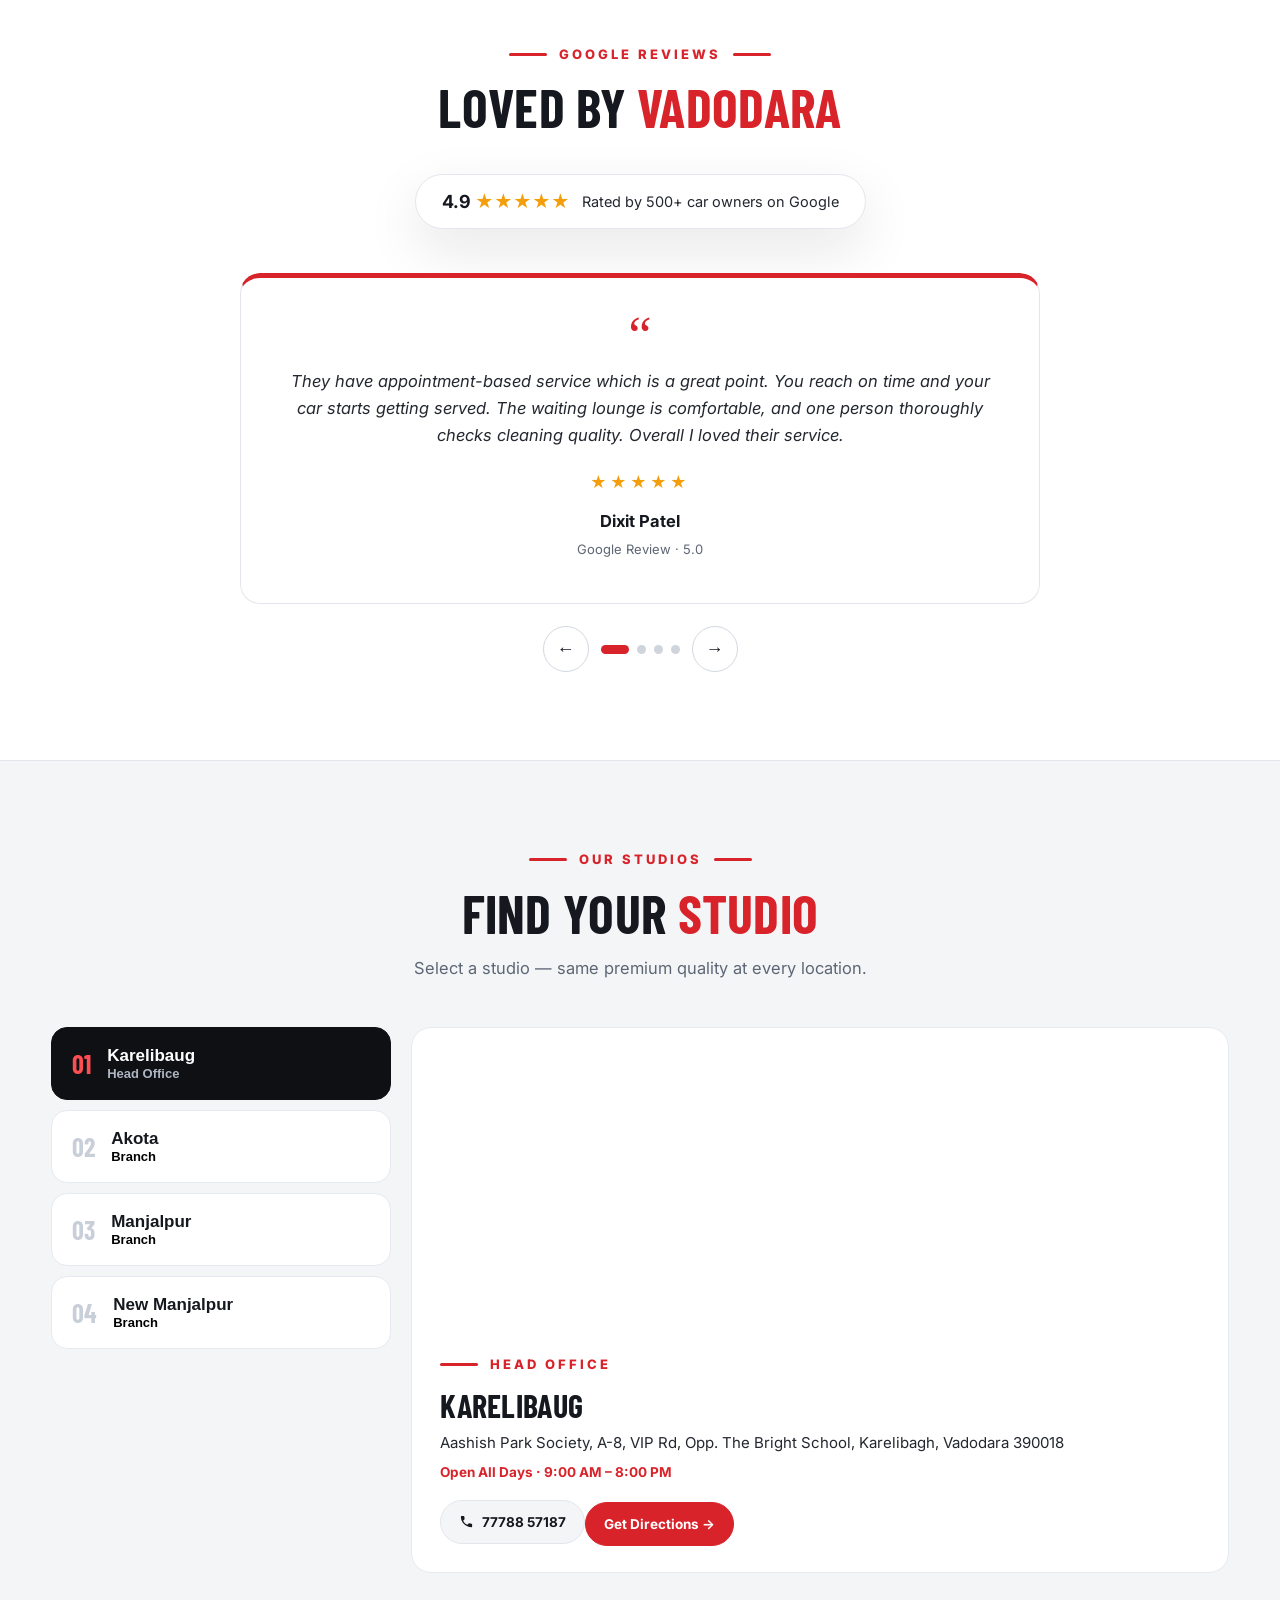
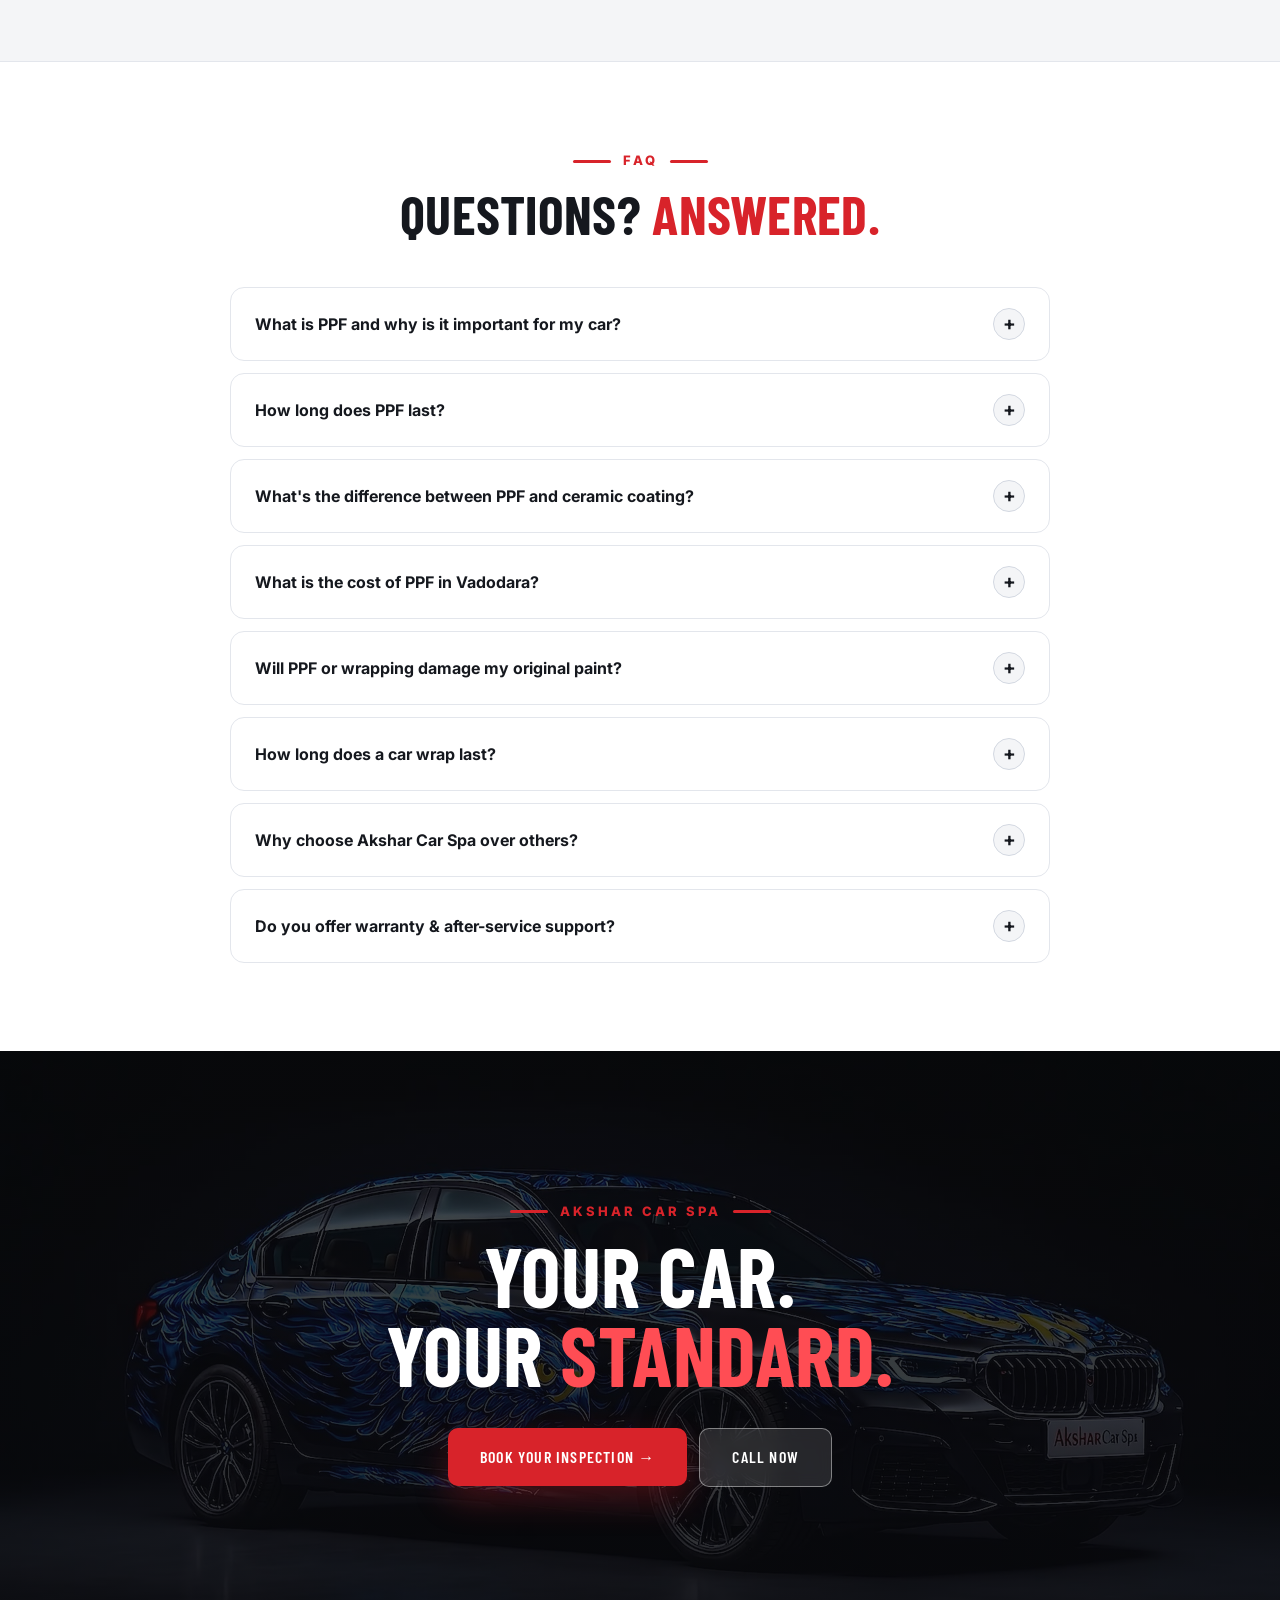
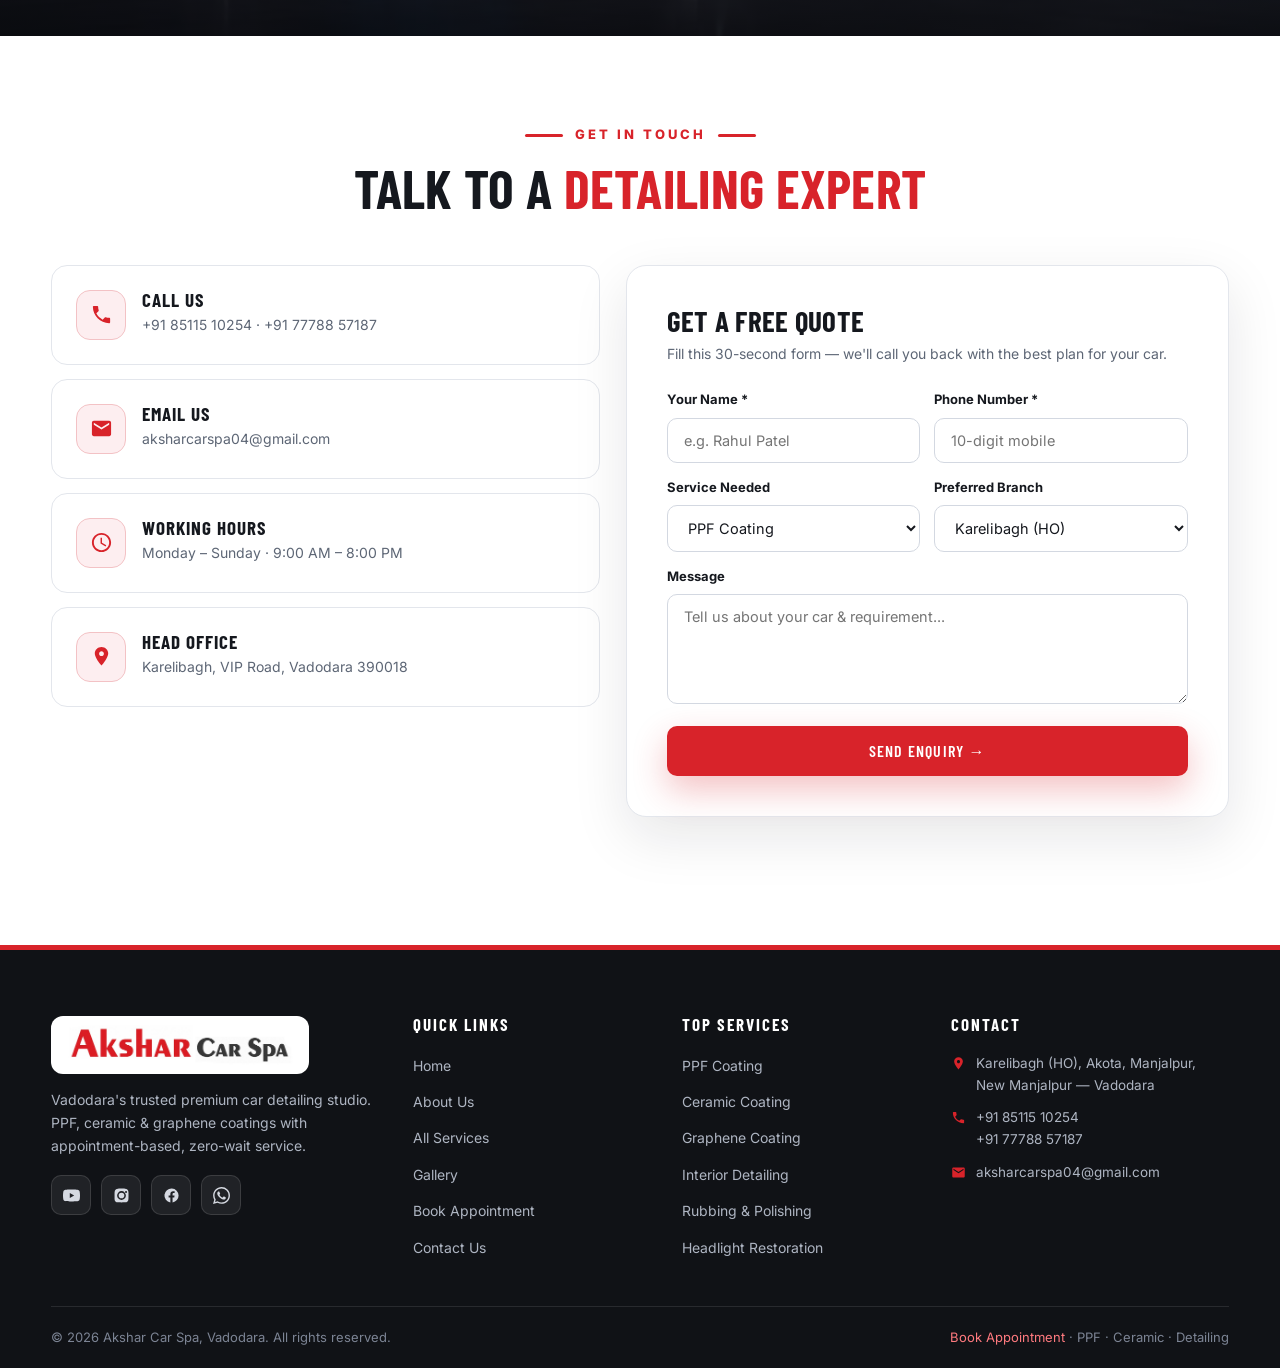
==== commit e9da27c7: "Add files via upload" ====
--- a/index.html
+++ b/index.html
@@ -13,8 +13,8 @@
 <link rel="preconnect" href="https://fonts.googleapis.com">
 <link rel="preconnect" href="https://fonts.gstatic.com" crossorigin>
 <link href="https://fonts.googleapis.com/css2?family=Barlow+Condensed:wght@500;600;700&family=Inter:wght@400;500;600;700;800&display=swap" rel="stylesheet">
-<link rel="stylesheet" href="css/style.css?v=2">
-<link rel="stylesheet" href="css/mobile.css?v=2">
+<link rel="stylesheet" href="css/style.css?v=3">
+<link rel="stylesheet" href="css/mobile.css?v=3">
 <link rel="icon" href="data:image/svg+xml,<svg xmlns='http://www.w3.org/2000/svg' viewBox='0 0 24 24'><rect width='24' height='24' rx='6' fill='%23d8232a'/><path d='M12 4l4.5 4.5a6 6 0 11-9 0z' fill='white'/></svg>">
 <script type="application/ld+json">
 {"@context":"https://schema.org","@type":"AutoBodyShop","name":"Akshar Car Spa","description":"Premium car detailing, PPF and ceramic coating studio in Vadodara.","telephone":"+91-8511510254","email":"aksharcarspa04@gmail.com","address":{"@type":"PostalAddress","streetAddress":"Aashish Park Society A-8, VIP Road, Karelibagh","addressLocality":"Vadodara","postalCode":"390018","addressCountry":"IN"},"openingHours":"Mo-Su 09:00-20:00","priceRange":"₹₹₹","aggregateRating":{"@type":"AggregateRating","ratingValue":"4.9","reviewCount":"500"}}
@@ -80,10 +80,10 @@
 
 <!-- ===== CINEMATIC HERO ===== -->
 <section class="hero-cine">
-  <video class="hero-video" autoplay muted playsinline preload="metadata" poster="images/hero-poster.jpg" aria-hidden="true" tabindex="-1">
+  <video class="hero-video" autoplay muted playsinline preload="metadata" poster="images/hero-poster.jpg?v=3" aria-hidden="true" tabindex="-1">
     <source src="videos/hero-mobile.mp4" type="video/mp4" media="(max-width: 640px)">
-    <source src="videos/hero-720.mp4" type="video/mp4" media="(max-width: 820px)">
-    <source src="videos/hero-1080.mp4" type="video/mp4">
+    <source src="videos/hero-720.mp4?v=3" type="video/mp4" media="(max-width: 820px)">
+    <source src="videos/hero-1080.mp4?v=3" type="video/mp4">
   </video>
   <div class="hero-shade"></div>
   <div class="container hero-cine-inner">
@@ -500,7 +500,7 @@
   </form>
 </div></div>
 <div class="toast" id="toast"><span class="t-dot"></span><span class="t-msg"></span></div>
-<script src="js/main.js?v=2"></script>
-<script src="js/mobile.js?v=2"></script>
+<script src="js/main.js?v=3"></script>
+<script src="js/mobile.js?v=3"></script>
 </body>
 </html>
--- a/css/style.css
+++ b/css/style.css
@@ -169,6 +169,11 @@
 .img-badge strong{font-family:var(--font-d);font-size:32px;display:block;line-height:1;color:#fff}
 .img-badge strong span{color:var(--star)}
 .img-badge span:last-child{font-size:12px;font-weight:700;letter-spacing:1.5px;text-transform:uppercase;color:#c9cfd9}
+.story-copy{margin:2px 0 4px}
+.story-copy p{color:var(--text);font-size:16px;line-height:1.85;margin:0 0 14px;max-width:600px}
+.story-copy p:last-child{margin-bottom:0}
+.story-copy b{color:var(--ink);font-weight:700}
+@media(max-width:640px){.story-copy p{font-size:15px;line-height:1.8}}
 .check-list{margin:24px 0;display:grid;gap:13px}
 .check-list li{display:flex;gap:12px;align-items:flex-start;font-size:15.5px;color:var(--text)}
 .check-ic{width:25px;height:25px;border-radius:50%;background:var(--red-soft);border:1px solid var(--red-line);display:flex;align-items:center;justify-content:center;flex-shrink:0;margin-top:2px}
--- a/css/mobile.css
+++ b/css/mobile.css
@@ -147,7 +147,7 @@
   .m-sheet-handle{width:44px;height:5px;border-radius:4px;background:#d3d8e1;margin:0 auto 16px;touch-action:none;cursor:grab}
   .modal-box h3{font-size:26px}
 
-  .toast{bottom:150px;font-size:13.5px;padding:13px 20px;max-width:92%}
+  .toast{bottom:150px;font-size:13.5px;padding:13px 20px;max-width:92%;transform:translateX(-50%) translateY(320px)}
   .foot-grid{gap:28px}
   .cta-banner{padding:40px 24px}
   .cta-banner h2{font-size:29px}
@@ -222,7 +222,7 @@
   .hero-btns .btn{padding:14px 18px;font-size:14.5px}
   .hstat strong{font-size:21px}
   .hstat span:last-child{font-size:10px}
-  .services-grid .svc{padding:22px 14px}
+  .services-grid .svc{padding:16px 10px}
   .price-val{font-size:34px}
   .callbar a{font-size:14px;letter-spacing:.5px}
   .gal-item{height:170px}
@@ -428,13 +428,34 @@
   .loc-btn{min-height:60px}
 }
 
-/* hero mobile rearrange: badge/kicker/PPF-line top, title+buttons bottom */
+/* hero mobile layout: badge(smaller) > kicker > heading > PPF line > buttons */
 @media(max-width:640px){
   .hero-cine{align-items:stretch}
   .hero-cine-inner{display:flex;flex-direction:column}
-  .hero-cine-inner .hc-badge{order:1;align-self:flex-start}
-  .hero-cine-inner .hc-kicker{order:2}
-  .hero-cine-inner .hc-label{order:3;margin-top:12px;margin-bottom:0}
-  .hero-cine-inner .hc-title{order:4;margin-top:auto}
-  .hero-cine-inner .hero-btns{order:5}
-}
+  .hero-cine-inner .hc-badge{order:1;align-self:flex-start;font-size:11px;padding:7px 14px;gap:6px;margin-bottom:14px}
+  .hero-cine-inner .hc-badge .stars{font-size:10px;letter-spacing:1.5px}
+  .hero-cine-inner .hc-kicker{order:2;font-size:10.5px;letter-spacing:4px;margin-bottom:14px}
+  .hero-cine-inner .hc-title{order:3;margin-bottom:16px}
+  .hero-cine-inner .hc-title .hc-line:first-child{font-size:clamp(19px,5.6vw,25px);letter-spacing:2.5px}
+  .hero-cine-inner .hc-label{order:4;margin:0 0 18px}
+  .hero-cine-inner .hero-btns{order:5;margin-bottom:0}
+}
+/* services full menu — compact 2-col on phones (desktop untouched) */
+@media(max-width:520px){
+  .services-grid{grid-template-columns:repeat(2,1fr);gap:12px;margin-top:32px}
+  .svc{padding:18px 12px;border-radius:14px}
+  .svc-ic{width:44px;height:44px;margin-bottom:10px;border-radius:12px}
+  .svc-ic svg{width:22px;height:22px}
+  .svc h3{font-size:15.5px;margin-bottom:5px}
+  .svc p{font-size:11.5px;line-height:1.5}
+  .svc .price{margin-top:9px;font-size:11px;padding:4px 10px}
+}
+/* PPF journey — sticky mini visual on phones so scroll animation actually works */
+@media(max-width:640px){
+  .journey-sticky{position:sticky;top:66px;z-index:40;margin-bottom:18px}
+  .j-visual{height:200px;border-radius:14px}
+  .j-progress{margin-top:10px;height:4px}
+  .j-count{font-size:26px;bottom:10px;left:14px}
+  .j-count small{font-size:13px}
+  .j-step-label{bottom:12px;right:12px;font-size:10px;padding:6px 12px}
+}
